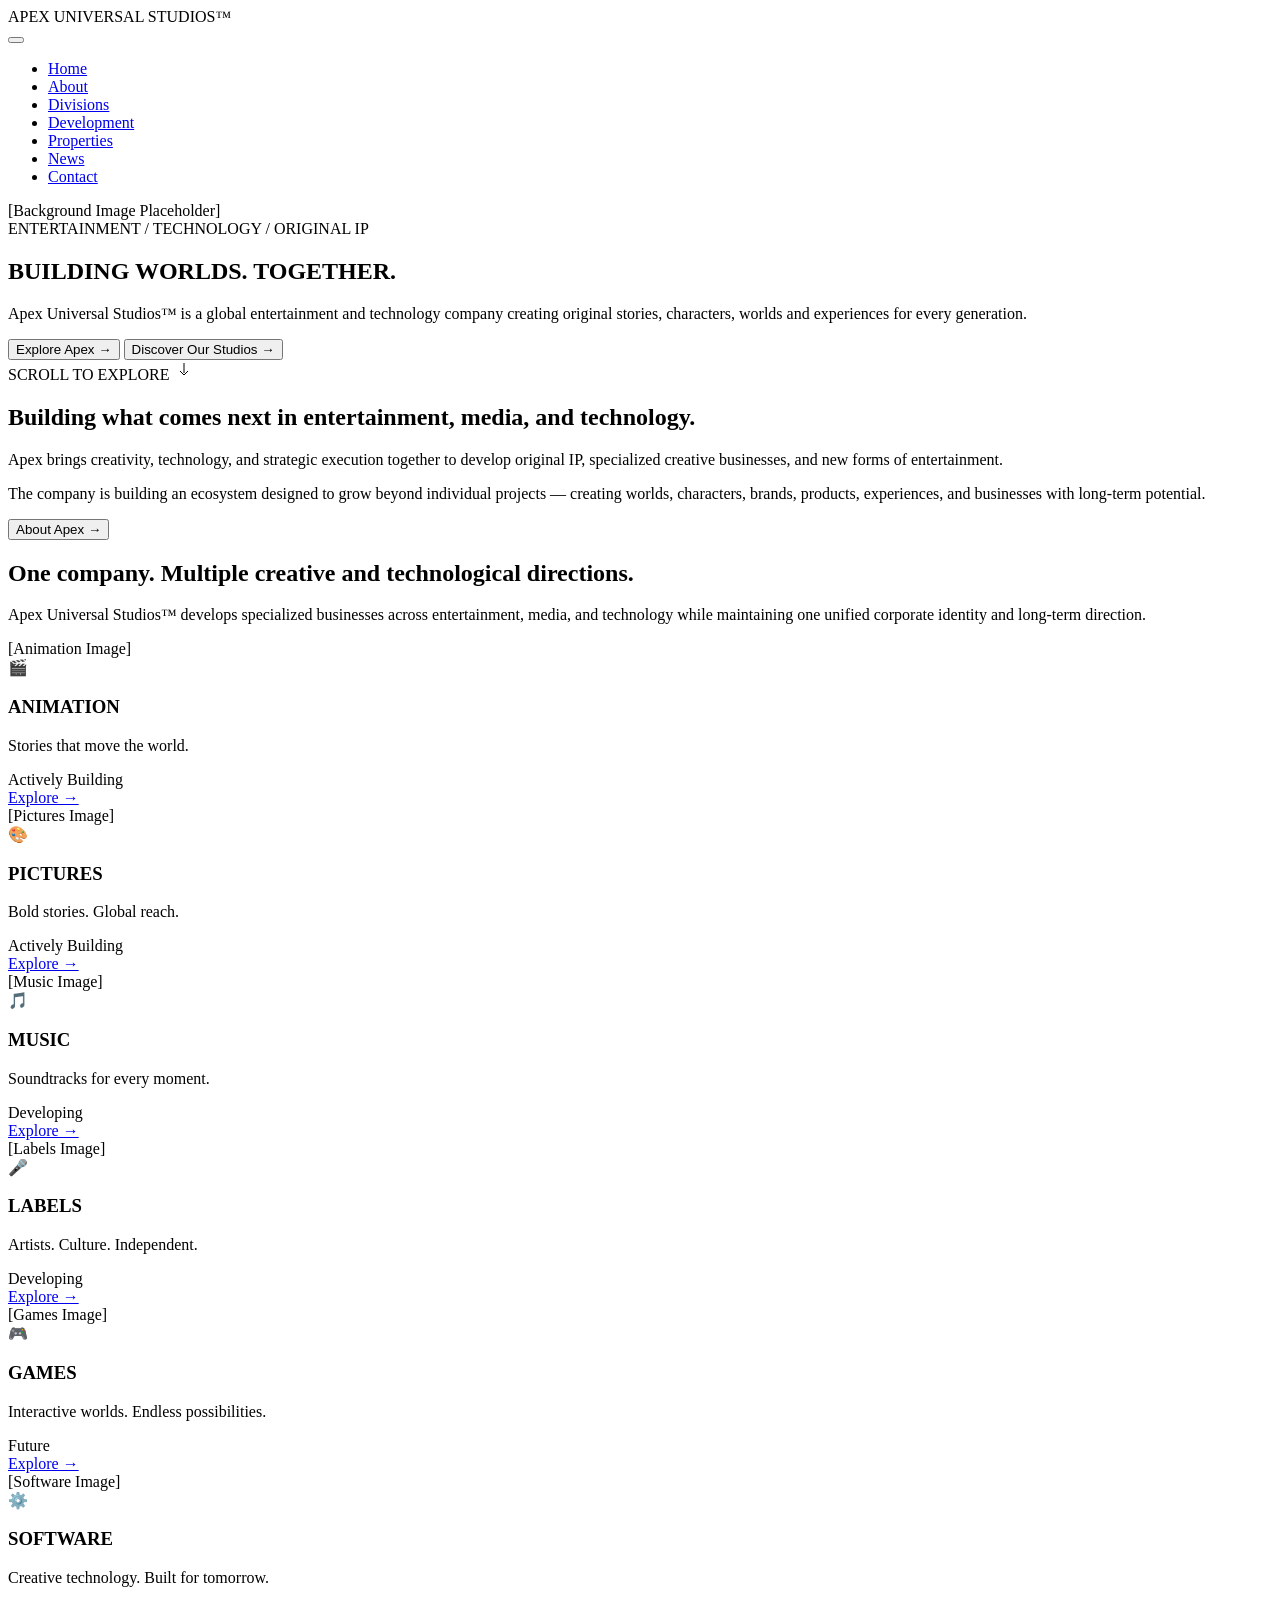
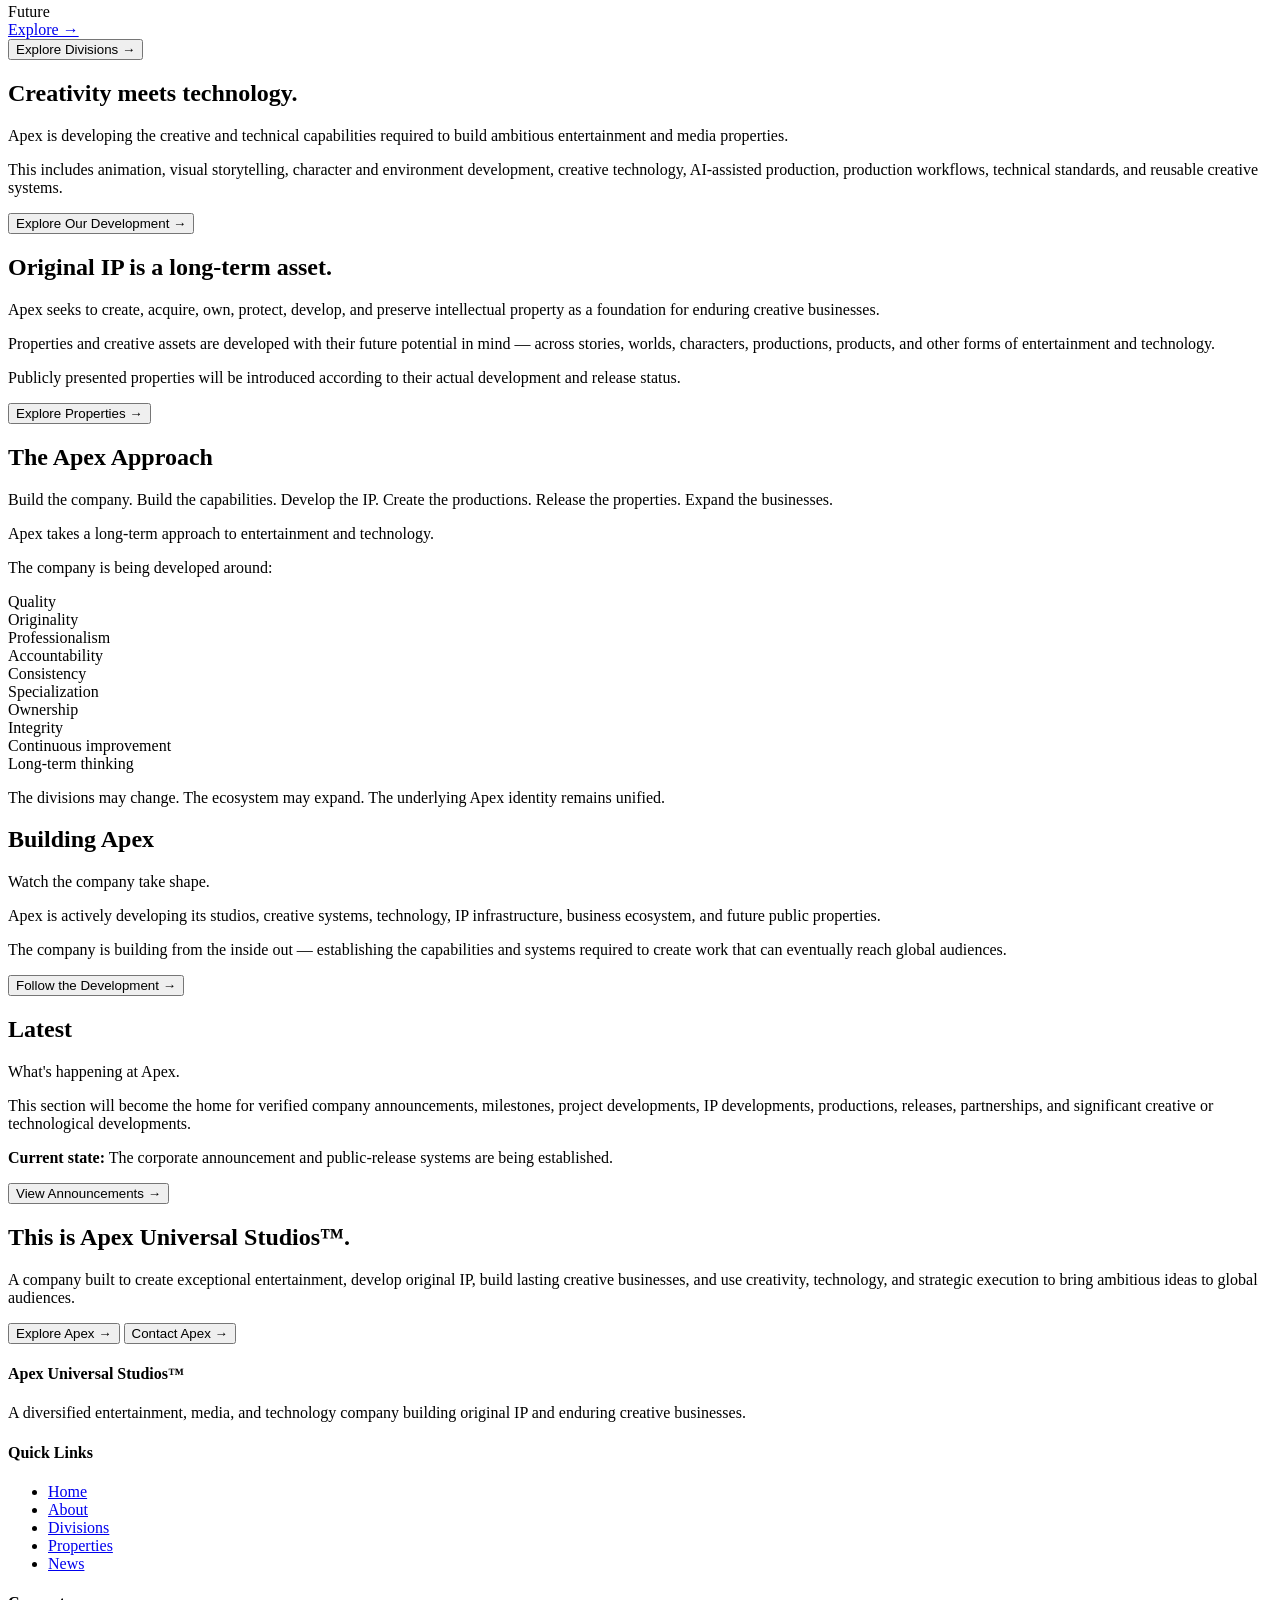
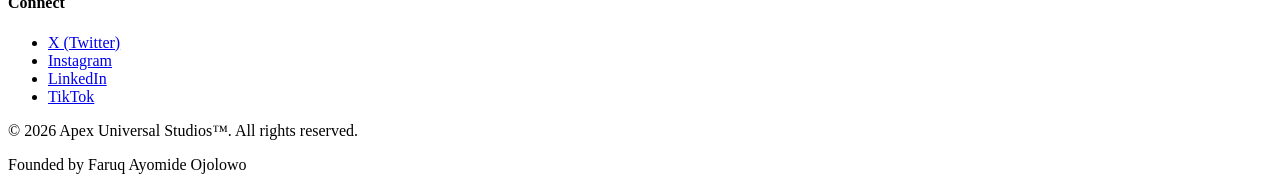
==== index.html @ 441496a9 "Create index.html Add main homepage" ====
<!DOCTYPE html>
<html lang="en">
<head>
    <meta charset="UTF-8">
    <meta name="viewport" content="width=device-width, initial-scale=1.0">
    <meta name="description" content="Apex Universal Studios™ - A diversified entertainment, media, and technology company building original IP and enduring creative businesses.">
    <title>Apex Universal Studios™ | Entertainment, Media & Technology</title>
    <link rel="stylesheet" href="styles.css">
    <link rel="icon" type="image/svg+xml" href="data:image/svg+xml,<svg xmlns='http://www.w3.org/2000/svg' viewBox='0 0 100 100'><text y='.9em' font-size='90' font-family='Arial, sans-serif' fill='white'>A</text></svg>">
</head>
<body>
    <!-- NAVIGATION -->
    <nav class="navbar">
        <div class="navbar-container">
            <div class="logo">
                <span class="logo-text">APEX</span>
                <span class="logo-subtitle">UNIVERSAL STUDIOS™</span>
            </div>
            <button class="mobile-menu-toggle" id="mobileMenuToggle">
                <span></span>
                <span></span>
                <span></span>
            </button>
            <ul class="nav-menu" id="navMenu">
                <li><a href="#home">Home</a></li>
                <li><a href="#about">About</a></li>
                <li><a href="#divisions">Divisions</a></li>
                <li><a href="#development">Development</a></li>
                <li><a href="#properties">Properties</a></li>
                <li><a href="#news">News</a></li>
                <li><a href="#contact">Contact</a></li>
            </ul>
        </div>
    </nav>

    <!-- HERO SECTION -->
    <section id="home" class="hero">
        <div class="hero-background">
            <div class="hero-placeholder">
                [Background Image Placeholder]
            </div>
        </div>
        <div class="hero-content">
            <div class="hero-tag">ENTERTAINMENT / TECHNOLOGY / ORIGINAL IP</div>
            <h1 class="hero-title">BUILDING WORLDS. TOGETHER.</h1>
            <p class="hero-subtitle">Apex Universal Studios™ is a global entertainment and technology company creating original stories, characters, worlds and experiences for every generation.</p>
            <div class="hero-ctas">
                <button class="btn btn-primary" onclick="document.getElementById('about').scrollIntoView({behavior: 'smooth'})">Explore Apex →</button>
                <button class="btn btn-secondary" onclick="document.getElementById('divisions').scrollIntoView({behavior: 'smooth'})">Discover Our Studios →</button>
            </div>
            <div class="scroll-indicator">
                <span>SCROLL TO EXPLORE</span>
                <svg width="20" height="20" viewBox="0 0 20 20" fill="none" stroke="currentColor">
                    <path d="M10 3v10M6 11l4 4 4-4"/>
                </svg>
            </div>
        </div>
    </section>

    <!-- INTRODUCTION SECTION -->
    <section id="about" class="introduction">
        <div class="container">
            <div class="intro-content">
                <h2>Building what comes next in entertainment, media, and technology.</h2>
                <p>Apex brings creativity, technology, and strategic execution together to develop original IP, specialized creative businesses, and new forms of entertainment.</p>
                <p>The company is building an ecosystem designed to grow beyond individual projects — creating worlds, characters, brands, products, experiences, and businesses with long-term potential.</p>
                <button class="btn btn-primary" onclick="document.getElementById('about').scrollIntoView({behavior: 'smooth'})">About Apex →</button>
            </div>
        </div>
    </section>

    <!-- DIVISIONS SECTION -->
    <section id="divisions" class="divisions">
        <div class="container">
            <div class="section-header">
                <h2>One company. Multiple creative and technological directions.</h2>
                <p>Apex Universal Studios™ develops specialized businesses across entertainment, media, and technology while maintaining one unified corporate identity and long-term direction.</p>
            </div>

            <div class="divisions-grid">
                <!-- Division 1: Animation -->
                <div class="division-card">
                    <div class="division-image-placeholder">
                        [Animation Image]
                    </div>
                    <div class="division-icon">🎬</div>
                    <h3>ANIMATION</h3>
                    <p>Stories that move the world.</p>
                    <div class="division-status">Actively Building</div>
                    <a href="coming-soon.html?division=animation" class="division-link">Explore →</a>
                </div>

                <!-- Division 2: Pictures -->
                <div class="division-card">
                    <div class="division-image-placeholder">
                        [Pictures Image]
                    </div>
                    <div class="division-icon">🎨</div>
                    <h3>PICTURES</h3>
                    <p>Bold stories. Global reach.</p>
                    <div class="division-status">Actively Building</div>
                    <a href="coming-soon.html?division=pictures" class="division-link">Explore →</a>
                </div>

                <!-- Division 3: Music -->
                <div class="division-card">
                    <div class="division-image-placeholder">
                        [Music Image]
                    </div>
                    <div class="division-icon">🎵</div>
                    <h3>MUSIC</h3>
                    <p>Soundtracks for every moment.</p>
                    <div class="division-status">Developing</div>
                    <a href="coming-soon.html?division=music" class="division-link">Explore →</a>
                </div>

                <!-- Division 4: Labels -->
                <div class="division-card">
                    <div class="division-image-placeholder">
                        [Labels Image]
                    </div>
                    <div class="division-icon">🎤</div>
                    <h3>LABELS</h3>
                    <p>Artists. Culture. Independent.</p>
                    <div class="division-status">Developing</div>
                    <a href="coming-soon.html?division=labels" class="division-link">Explore →</a>
                </div>

                <!-- Division 5: Games -->
                <div class="division-card">
                    <div class="division-image-placeholder">
                        [Games Image]
                    </div>
                    <div class="division-icon">🎮</div>
                    <h3>GAMES</h3>
                    <p>Interactive worlds. Endless possibilities.</p>
                    <div class="division-status">Future</div>
                    <a href="coming-soon.html?division=games" class="division-link">Explore →</a>
                </div>

                <!-- Division 6: Software -->
                <div class="division-card">
                    <div class="division-image-placeholder">
                        [Software Image]
                    </div>
                    <div class="division-icon">⚙️</div>
                    <h3>SOFTWARE</h3>
                    <p>Creative technology. Built for tomorrow.</p>
                    <div class="division-status">Future</div>
                    <a href="coming-soon.html?division=software" class="division-link">Explore →</a>
                </div>
            </div>

            <div class="section-cta">
                <button class="btn btn-primary" onclick="document.getElementById('divisions').scrollIntoView({behavior: 'smooth'})">Explore Divisions →</button>
            </div>
        </div>
    </section>

    <!-- CREATIVE DEVELOPMENT SECTION -->
    <section id="development" class="creative-development">
        <div class="container">
            <div class="dev-content">
                <h2>Creativity meets technology.</h2>
                <p>Apex is developing the creative and technical capabilities required to build ambitious entertainment and media properties.</p>
                <p>This includes animation, visual storytelling, character and environment development, creative technology, AI-assisted production, production workflows, technical standards, and reusable creative systems.</p>
                <button class="btn btn-primary">Explore Our Development →</button>
            </div>
        </div>
    </section>

    <!-- IP & PROPERTIES SECTION -->
    <section id="properties" class="ip-properties">
        <div class="container">
            <div class="ip-content">
                <h2>Original IP is a long-term asset.</h2>
                <p>Apex seeks to create, acquire, own, protect, develop, and preserve intellectual property as a foundation for enduring creative businesses.</p>
                <p>Properties and creative assets are developed with their future potential in mind — across stories, worlds, characters, productions, products, and other forms of entertainment and technology.</p>
                <p class="ip-note">Publicly presented properties will be introduced according to their actual development and release status.</p>
                <button class="btn btn-primary">Explore Properties →</button>
            </div>
        </div>
    </section>

    <!-- THE APEX APPROACH SECTION -->
    <section class="apex-approach">
        <div class="container">
            <h2>The Apex Approach</h2>
            <p class="approach-subtitle">Build the company. Build the capabilities. Develop the IP. Create the productions. Release the properties. Expand the businesses.</p>
            
            <p class="approach-intro">Apex takes a long-term approach to entertainment and technology.</p>
            
            <p class="approach-text">The company is being developed around:</p>
            
            <div class="principles-grid">
                <div class="principle">Quality</div>
                <div class="principle">Originality</div>
                <div class="principle">Professionalism</div>
                <div class="principle">Accountability</div>
                <div class="principle">Consistency</div>
                <div class="principle">Specialization</div>
                <div class="principle">Ownership</div>
                <div class="principle">Integrity</div>
                <div class="principle">Continuous improvement</div>
                <div class="principle">Long-term thinking</div>
            </div>

            <p class="approach-closing">The divisions may change. The ecosystem may expand. The underlying Apex identity remains unified.</p>
        </div>
    </section>

    <!-- BUILDING APEX SECTION -->
    <section class="building-apex">
        <div class="container">
            <h2>Building Apex</h2>
            <p class="building-subtitle">Watch the company take shape.</p>
            <p>Apex is actively developing its studios, creative systems, technology, IP infrastructure, business ecosystem, and future public properties.</p>
            <p>The company is building from the inside out — establishing the capabilities and systems required to create work that can eventually reach global audiences.</p>
            <button class="btn btn-primary">Follow the Development →</button>
        </div>
    </section>

    <!-- LATEST SECTION -->
    <section id="news" class="latest">
        <div class="container">
            <h2>Latest</h2>
            <p class="latest-subtitle">What's happening at Apex.</p>
            
            <div class="news-placeholder">
                <p>This section will become the home for verified company announcements, milestones, project developments, IP developments, productions, releases, partnerships, and significant creative or technological developments.</p>
                <p class="status-note"><strong>Current state:</strong> The corporate announcement and public-release systems are being established.</p>
            </div>

            <button class="btn btn-primary">View Announcements →</button>
        </div>
    </section>

    <!-- CLOSING CTA SECTION -->
    <section class="closing-cta">
        <div class="container">
            <h2>This is Apex Universal Studios™.</h2>
            <p>A company built to create exceptional entertainment, develop original IP, build lasting creative businesses, and use creativity, technology, and strategic execution to bring ambitious ideas to global audiences.</p>
            <div class="closing-ctas">
                <button class="btn btn-primary" onclick="document.getElementById('home').scrollIntoView({behavior: 'smooth'})">Explore Apex →</button>
                <button class="btn btn-secondary" onclick="document.getElementById('contact').scrollIntoView({behavior: 'smooth'})">Contact Apex →</button>
            </div>
        </div>
    </section>

    <!-- FOOTER -->
    <footer id="contact" class="footer">
        <div class="container">
            <div class="footer-content">
                <div class="footer-section">
                    <h4>Apex Universal Studios™</h4>
                    <p>A diversified entertainment, media, and technology company building original IP and enduring creative businesses.</p>
                </div>
                <div class="footer-section">
                    <h4>Quick Links</h4>
                    <ul>
                        <li><a href="#home">Home</a></li>
                        <li><a href="#about">About</a></li>
                        <li><a href="#divisions">Divisions</a></li>
                        <li><a href="#properties">Properties</a></li>
                        <li><a href="#news">News</a></li>
                    </ul>
                </div>
                <div class="footer-section">
                    <h4>Connect</h4>
                    <ul class="social-links">
                        <li><a href="https://x.com/societylovburti" target="_blank">X (Twitter)</a></li>
                        <li><a href="https://instagram.com/societyloveburti" target="_blank">Instagram</a></li>
                        <li><a href="https://linkedin.com/in/faruq-ayomide-ojolowo-690809438" target="_blank">LinkedIn</a></li>
                        <li><a href="https://tiktok.com/@societyloveburti" target="_blank">TikTok</a></li>
                    </ul>
                </div>
            </div>
            <div class="footer-bottom">
                <p>&copy; 2026 Apex Universal Studios™. All rights reserved.</p>
                <p>Founded by Faruq Ayomide Ojolowo</p>
            </div>
        </div>
    </footer>

    <script src="script.js"></script>
</body>
</html>
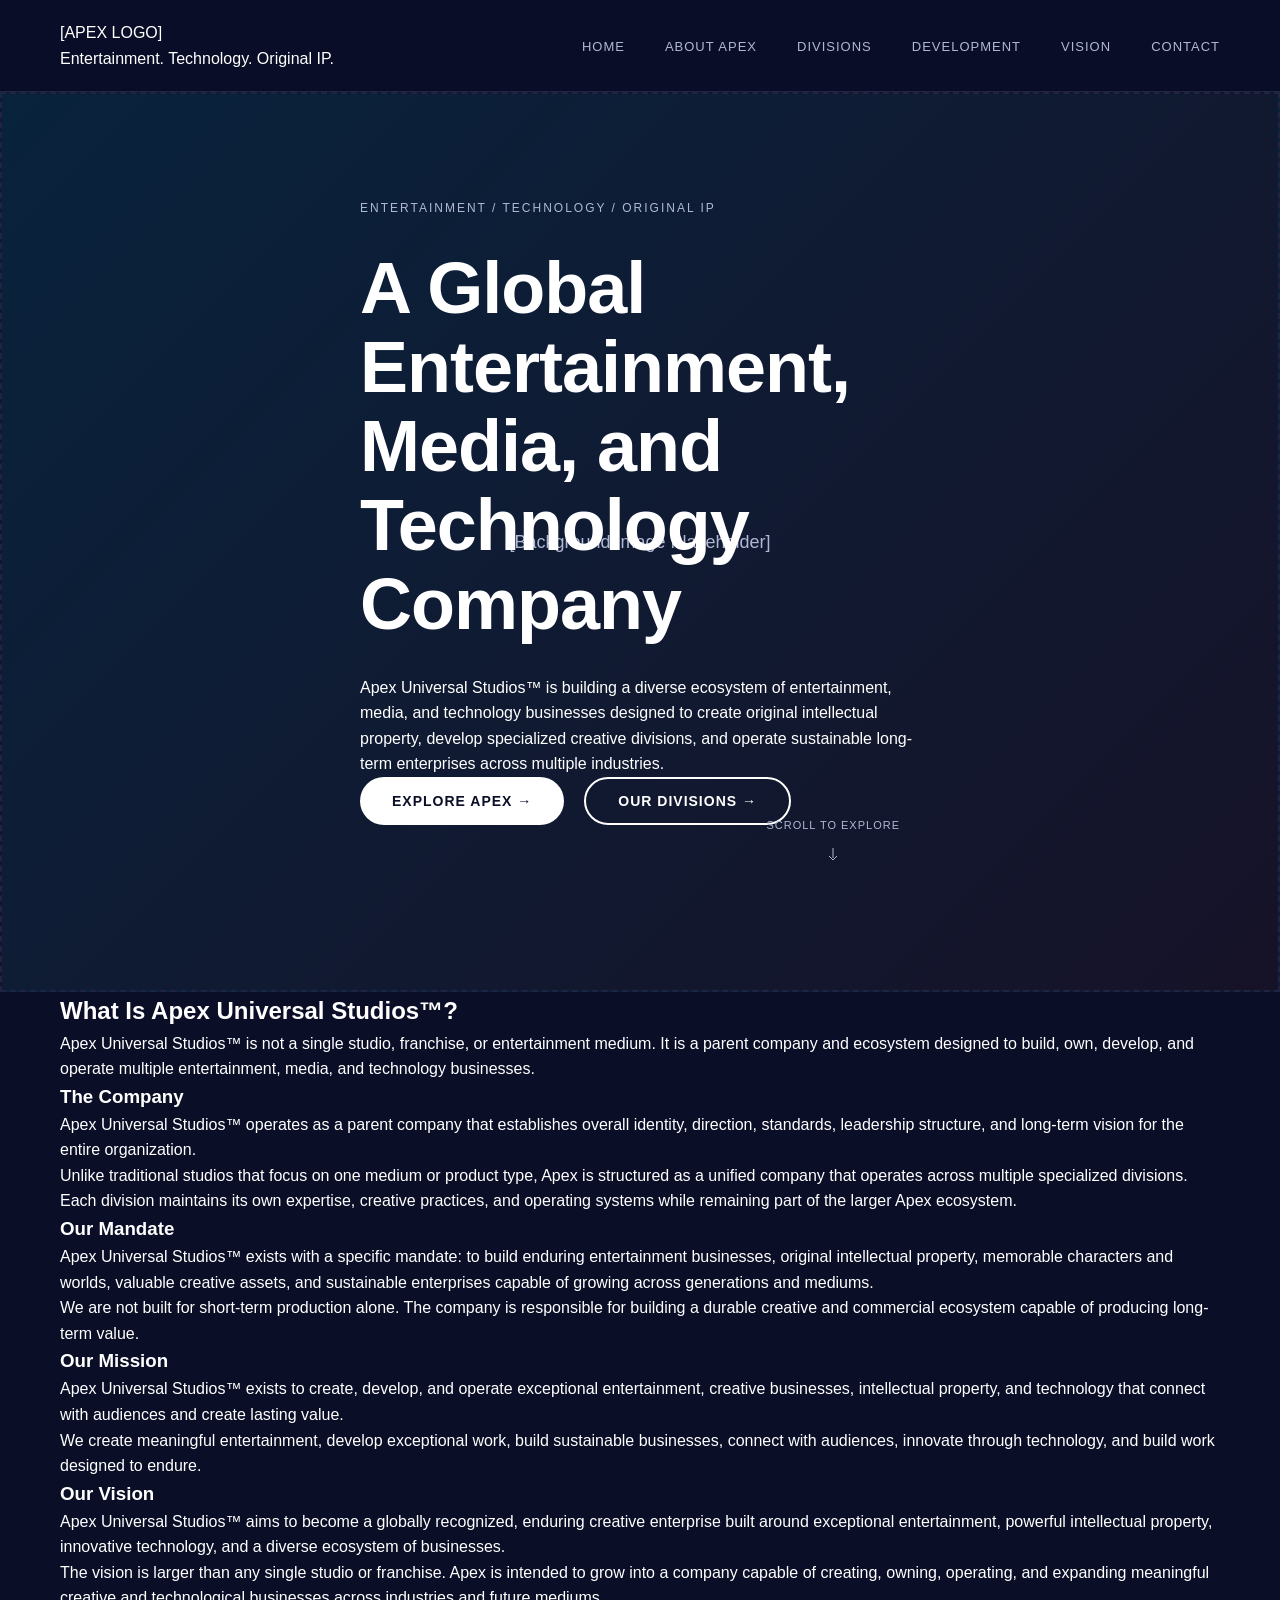
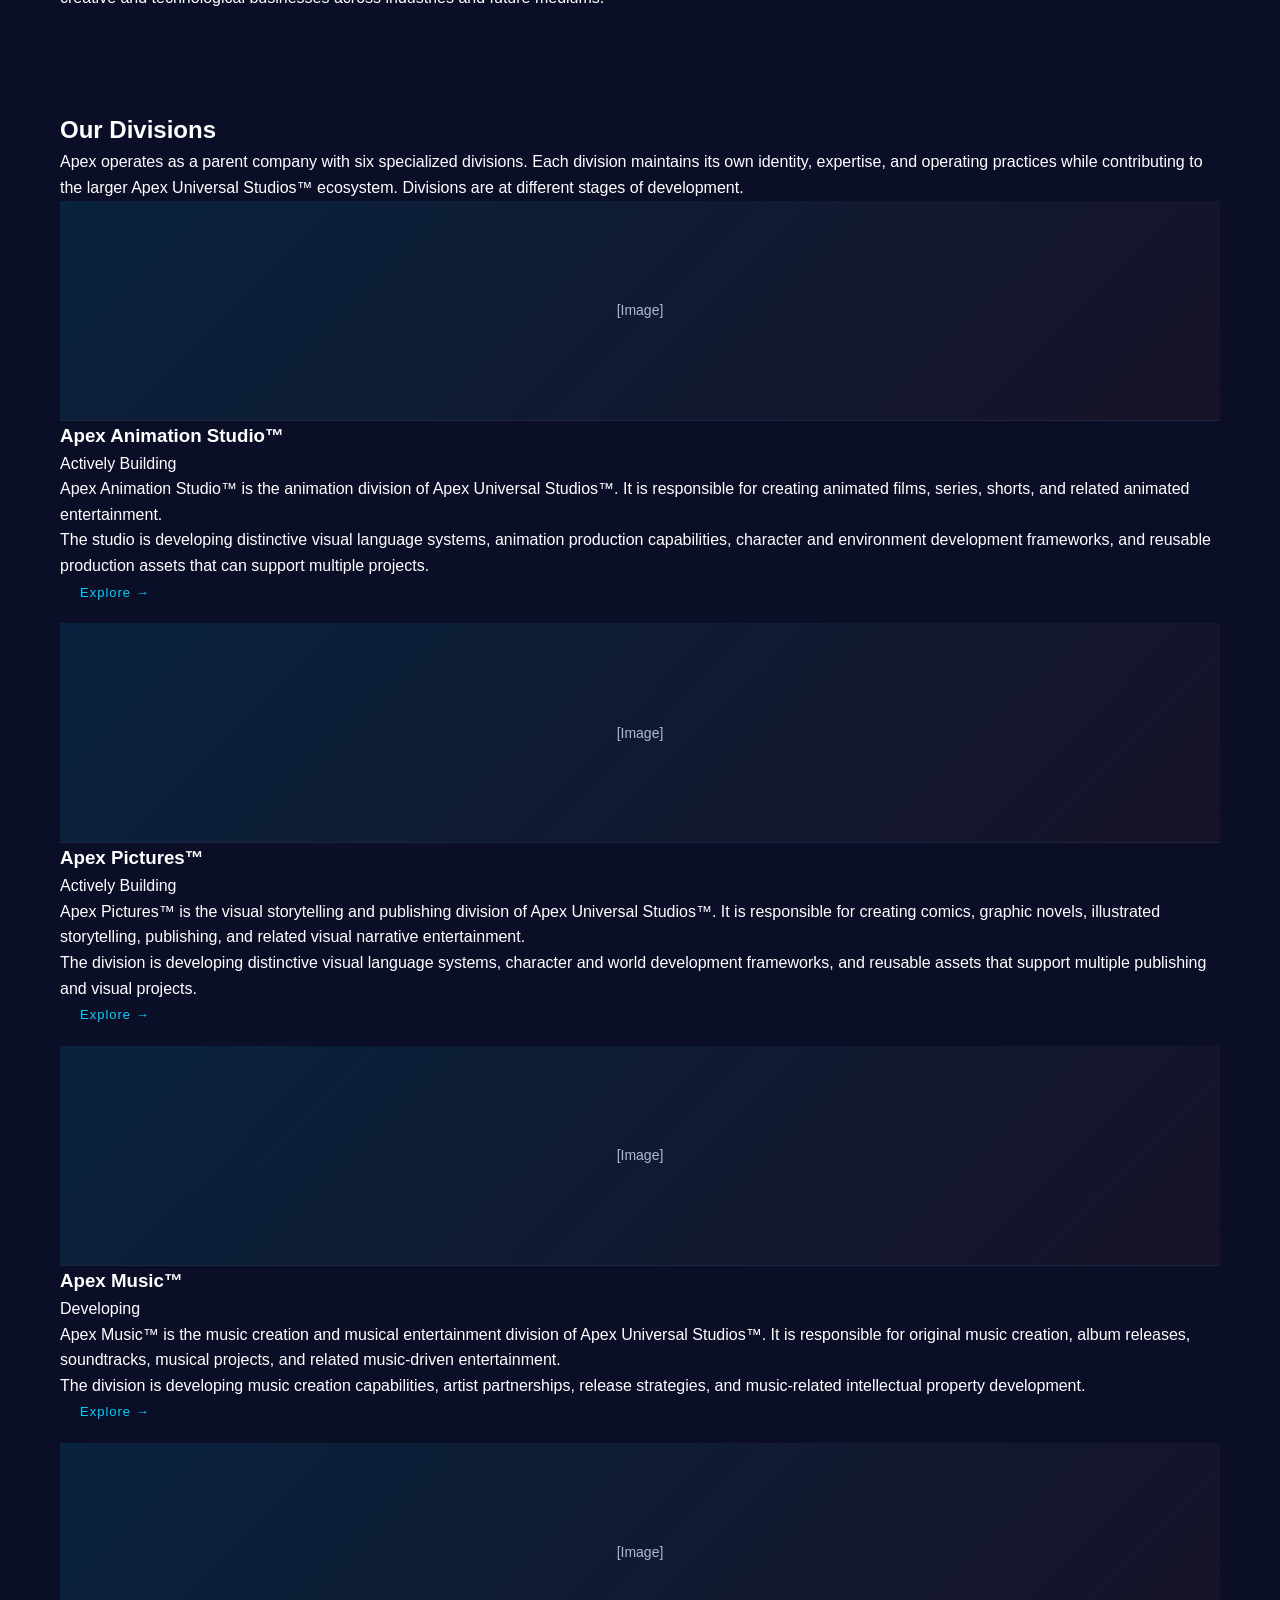
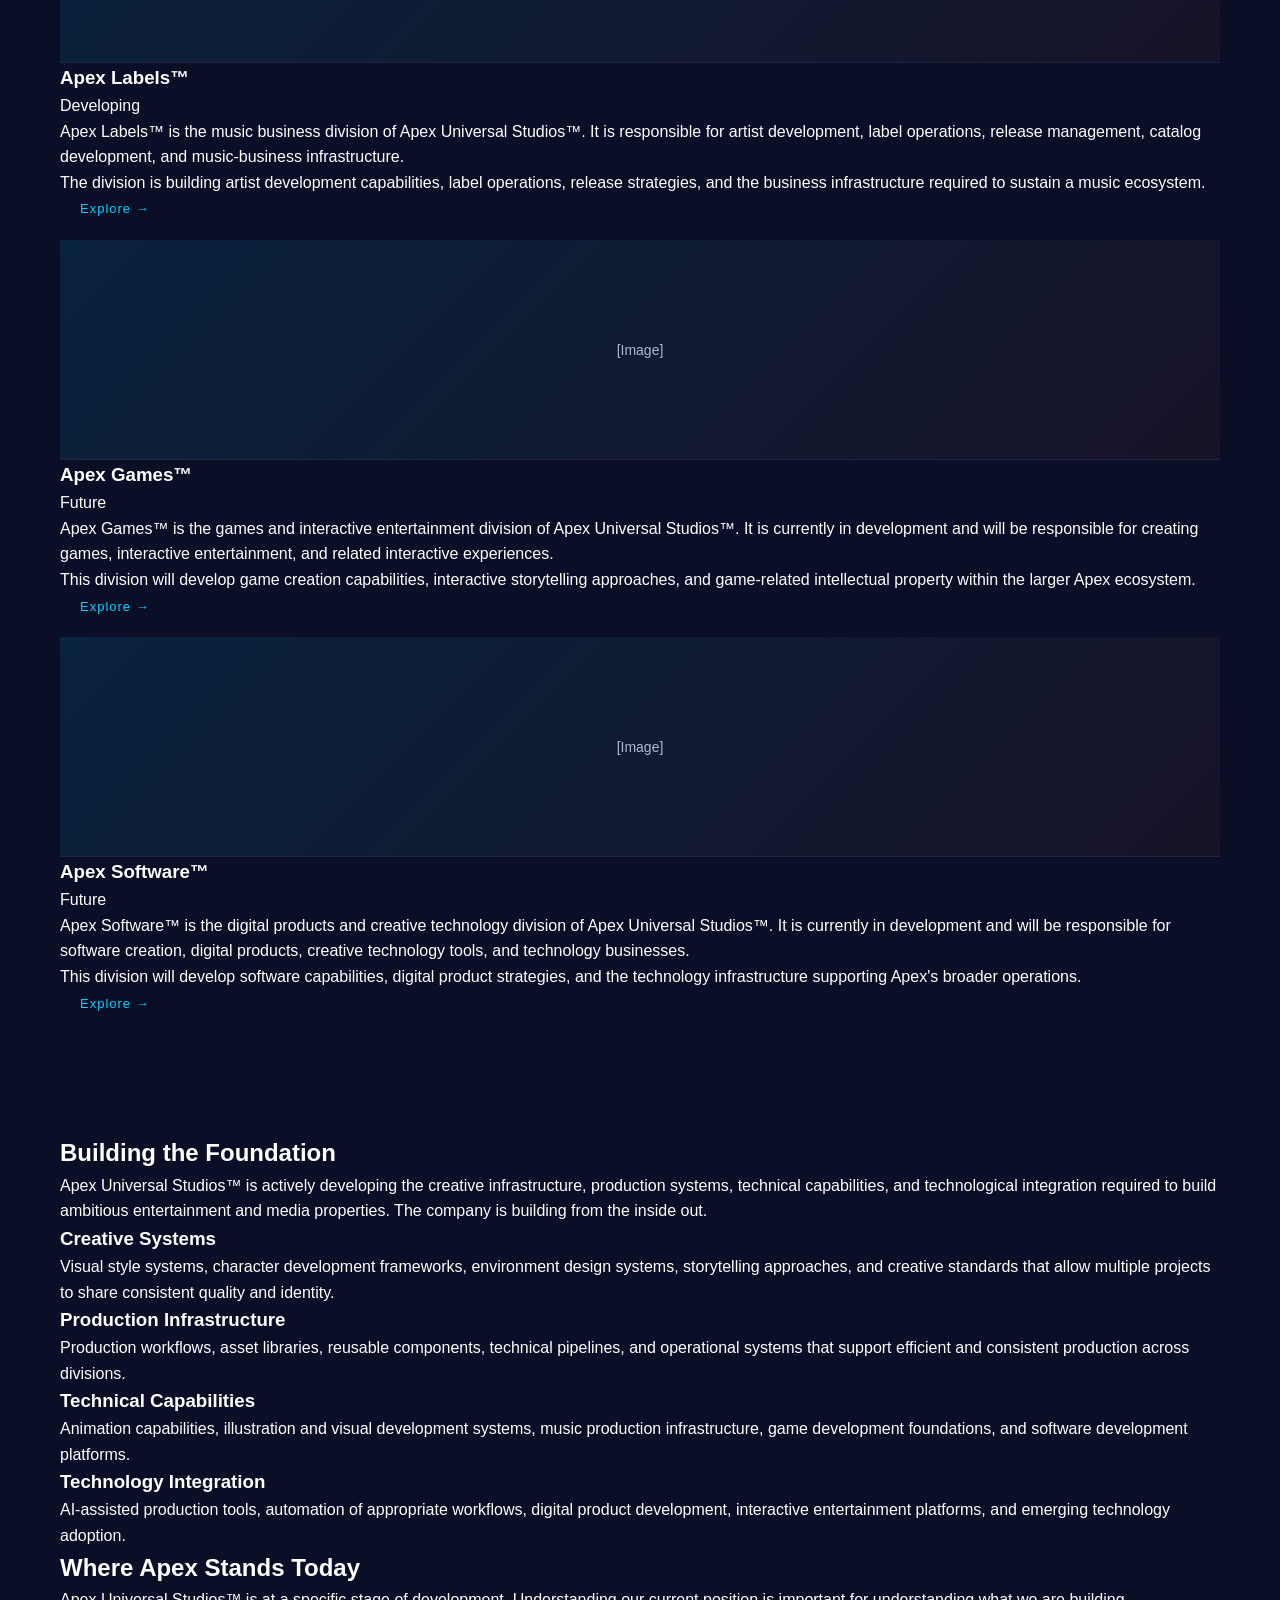
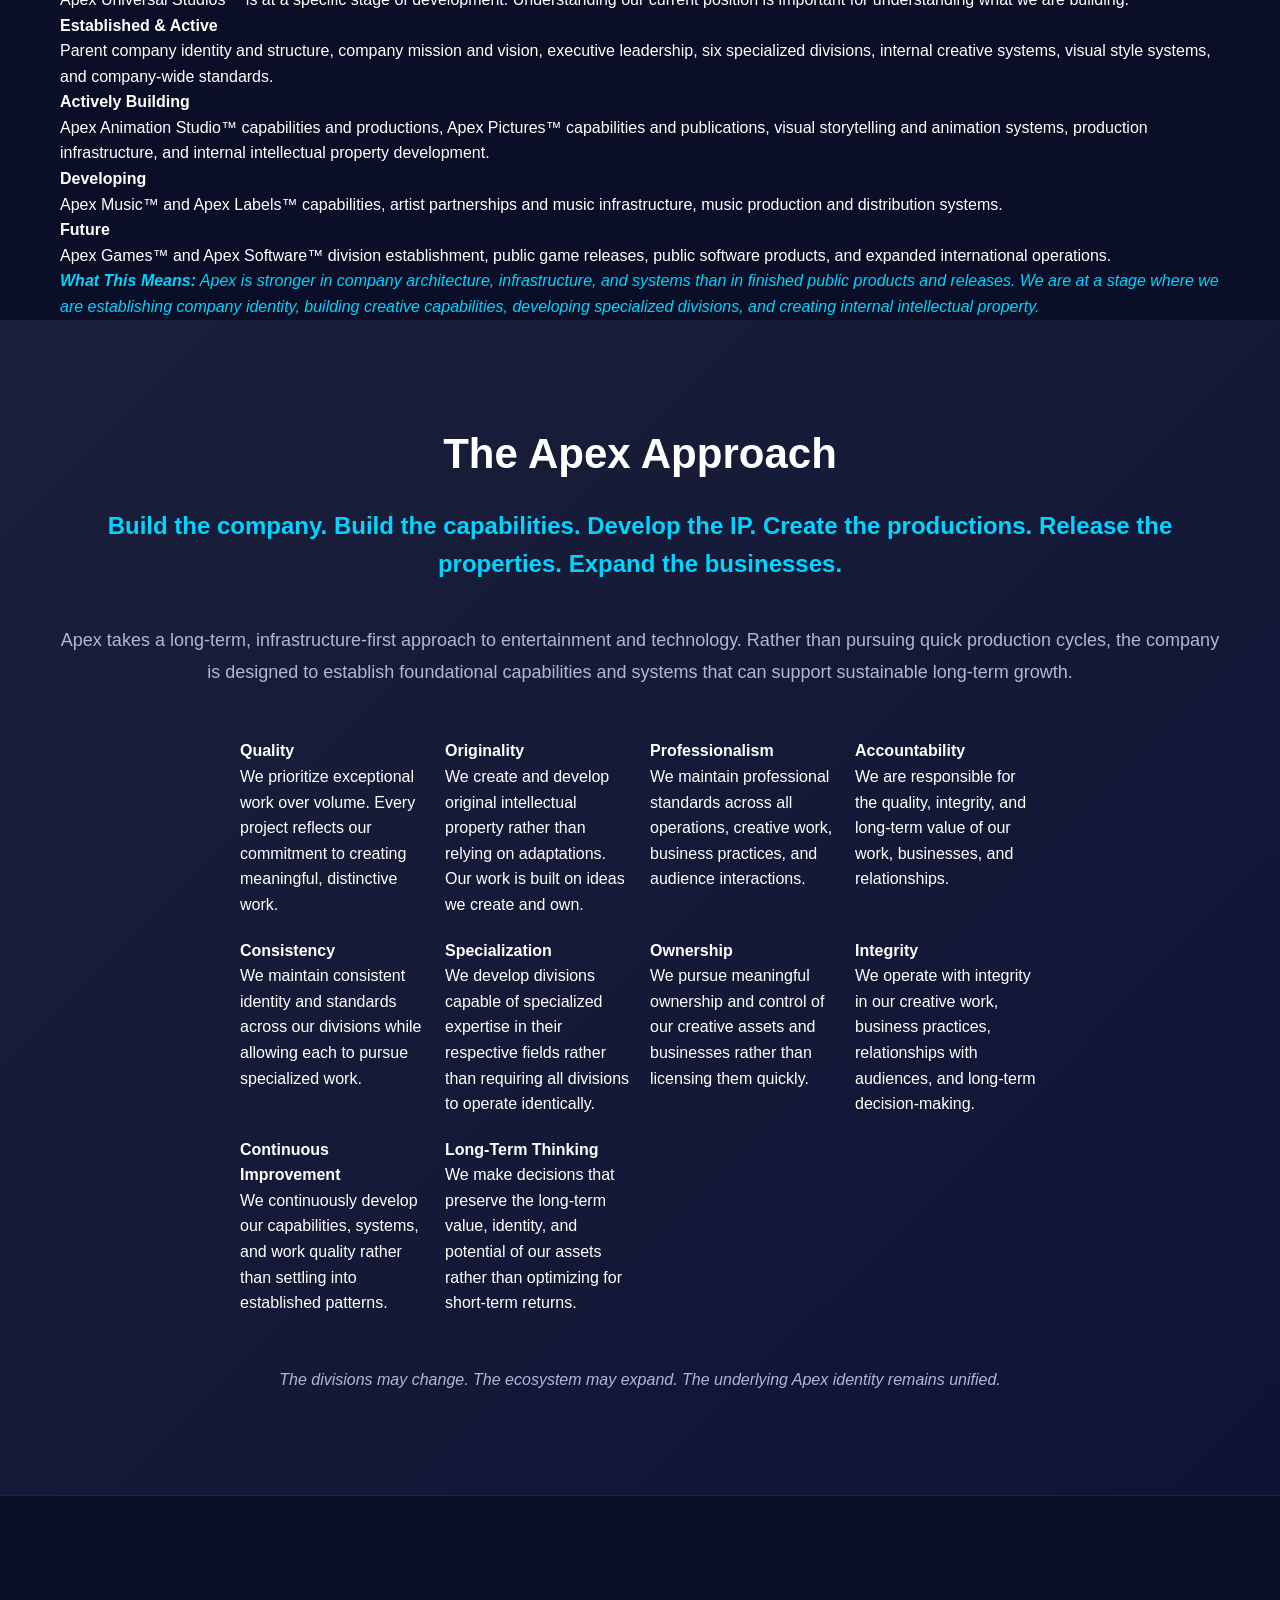
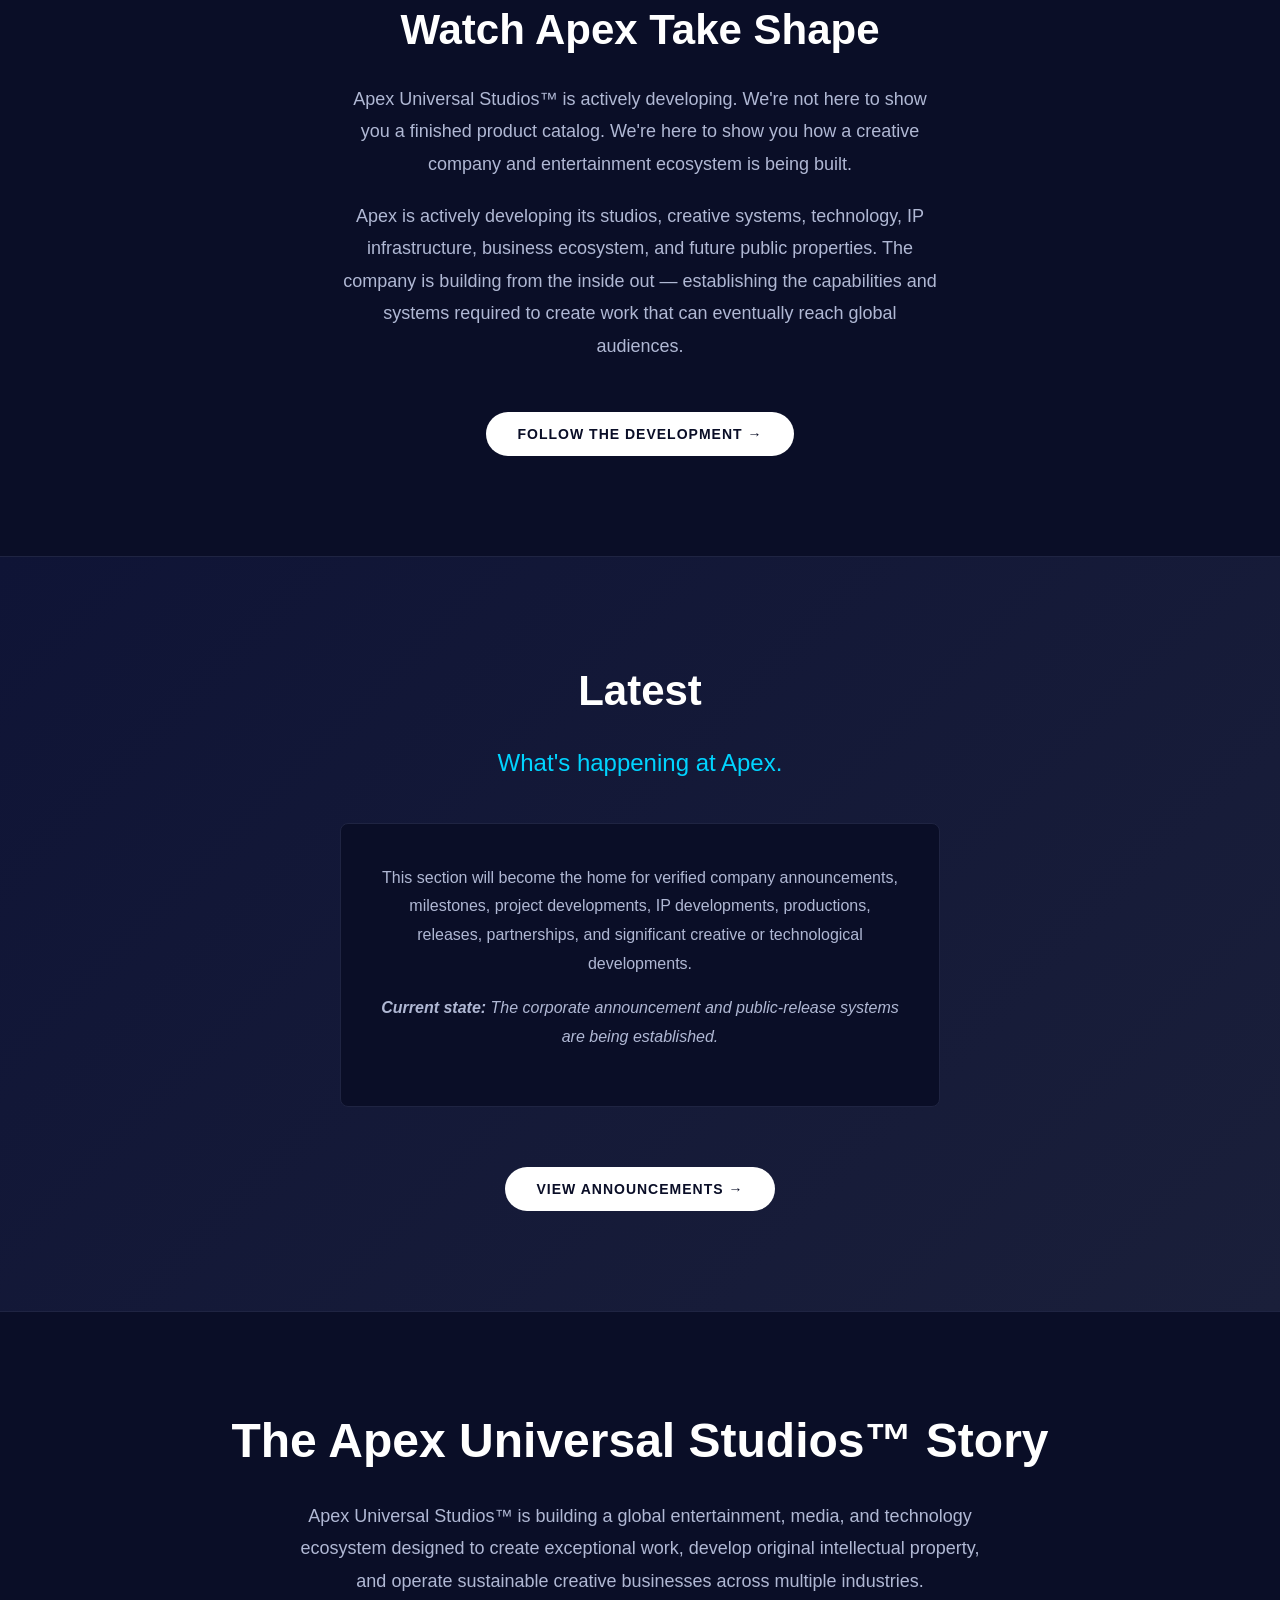
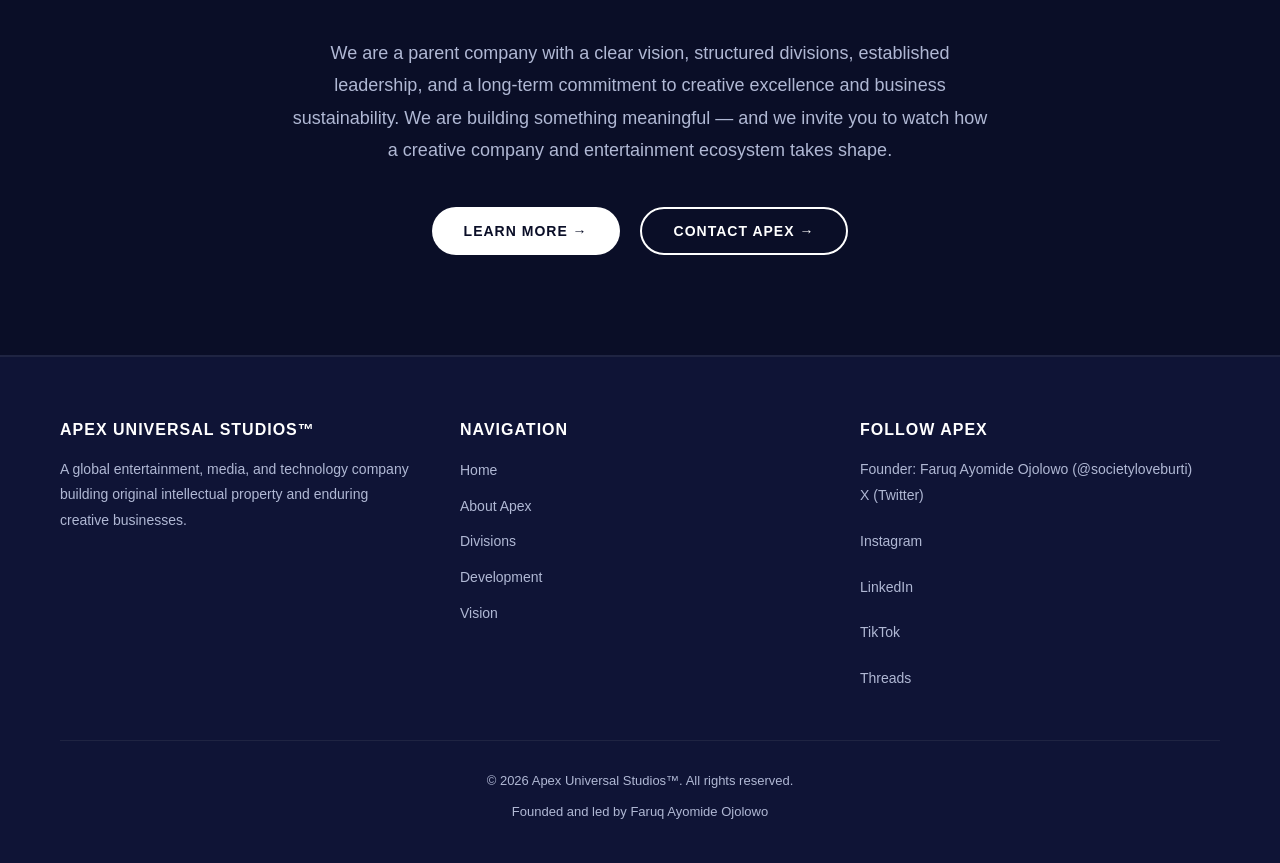
==== commit 142f5161: "Update index.html" ====
--- a/index.html
+++ b/index.html
@@ -3,18 +3,25 @@
 <head>
     <meta charset="UTF-8">
     <meta name="viewport" content="width=device-width, initial-scale=1.0">
-    <meta name="description" content="Apex Universal Studios™ - A diversified entertainment, media, and technology company building original IP and enduring creative businesses.">
+    <meta name="description" content="Apex Universal Studios™ - A global entertainment, media, and technology company building original IP and enduring creative businesses.">
     <title>Apex Universal Studios™ | Entertainment, Media & Technology</title>
     <link rel="stylesheet" href="styles.css">
+    <link rel="preconnect" href="https://fonts.googleapis.com">
+    <link rel="preconnect" href="https://fonts.gstatic.com" crossorigin>
+    <link href="https://fonts.googleapis.com/css2?family=Inter:wght@300;400;600;700;800&display=swap" rel="stylesheet">
     <link rel="icon" type="image/svg+xml" href="data:image/svg+xml,<svg xmlns='http://www.w3.org/2000/svg' viewBox='0 0 100 100'><text y='.9em' font-size='90' font-family='Arial, sans-serif' fill='white'>A</text></svg>">
 </head>
 <body>
     <!-- NAVIGATION -->
     <nav class="navbar">
         <div class="navbar-container">
-            <div class="logo">
-                <span class="logo-text">APEX</span>
-                <span class="logo-subtitle">UNIVERSAL STUDIOS™</span>
+            <div class="logo-area">
+                <div class="logo-placeholder">
+                    [APEX LOGO]
+                </div>
+                <div class="logo-text-area">
+                    <div class="logo-tagline">Entertainment. Technology. Original IP.</div>
+                </div>
             </div>
             <button class="mobile-menu-toggle" id="mobileMenuToggle">
                 <span></span>
@@ -23,11 +30,10 @@
             </button>
             <ul class="nav-menu" id="navMenu">
                 <li><a href="#home">Home</a></li>
-                <li><a href="#about">About</a></li>
+                <li><a href="#about">About Apex</a></li>
                 <li><a href="#divisions">Divisions</a></li>
                 <li><a href="#development">Development</a></li>
-                <li><a href="#properties">Properties</a></li>
-                <li><a href="#news">News</a></li>
+                <li><a href="#vision">Vision</a></li>
                 <li><a href="#contact">Contact</a></li>
             </ul>
         </div>
@@ -42,11 +48,11 @@
         </div>
         <div class="hero-content">
             <div class="hero-tag">ENTERTAINMENT / TECHNOLOGY / ORIGINAL IP</div>
-            <h1 class="hero-title">BUILDING WORLDS. TOGETHER.</h1>
-            <p class="hero-subtitle">Apex Universal Studios™ is a global entertainment and technology company creating original stories, characters, worlds and experiences for every generation.</p>
+            <h1 class="hero-title">A Global Entertainment, Media, and Technology Company</h1>
+            <p class="hero-description">Apex Universal Studios™ is building a diverse ecosystem of entertainment, media, and technology businesses designed to create original intellectual property, develop specialized creative divisions, and operate sustainable long-term enterprises across multiple industries.</p>
             <div class="hero-ctas">
                 <button class="btn btn-primary" onclick="document.getElementById('about').scrollIntoView({behavior: 'smooth'})">Explore Apex →</button>
-                <button class="btn btn-secondary" onclick="document.getElementById('divisions').scrollIntoView({behavior: 'smooth'})">Discover Our Studios →</button>
+                <button class="btn btn-secondary" onclick="document.getElementById('divisions').scrollIntoView({behavior: 'smooth'})">Our Divisions →</button>
             </div>
             <div class="scroll-indicator">
                 <span>SCROLL TO EXPLORE</span>
@@ -57,14 +63,40 @@
         </div>
     </section>
 
-    <!-- INTRODUCTION SECTION -->
-    <section id="about" class="introduction">
-        <div class="container">
-            <div class="intro-content">
-                <h2>Building what comes next in entertainment, media, and technology.</h2>
-                <p>Apex brings creativity, technology, and strategic execution together to develop original IP, specialized creative businesses, and new forms of entertainment.</p>
-                <p>The company is building an ecosystem designed to grow beyond individual projects — creating worlds, characters, brands, products, experiences, and businesses with long-term potential.</p>
-                <button class="btn btn-primary" onclick="document.getElementById('about').scrollIntoView({behavior: 'smooth'})">About Apex →</button>
+    <!-- ABOUT APEX SECTION -->
+    <section id="about" class="about-section">
+        <div class="container">
+            <h2 class="section-title">What Is Apex Universal Studios™?</h2>
+            <p class="section-intro">Apex Universal Studios™ is not a single studio, franchise, or entertainment medium. It is a parent company and ecosystem designed to build, own, develop, and operate multiple entertainment, media, and technology businesses.</p>
+            
+            <div class="about-grid">
+                <!-- Company Identity -->
+                <div class="about-card">
+                    <h3>The Company</h3>
+                    <p>Apex Universal Studios™ operates as a parent company that establishes overall identity, direction, standards, leadership structure, and long-term vision for the entire organization.</p>
+                    <p>Unlike traditional studios that focus on one medium or product type, Apex is structured as a unified company that operates across multiple specialized divisions. Each division maintains its own expertise, creative practices, and operating systems while remaining part of the larger Apex ecosystem.</p>
+                </div>
+
+                <!-- Company Mandate -->
+                <div class="about-card">
+                    <h3>Our Mandate</h3>
+                    <p>Apex Universal Studios™ exists with a specific mandate: to build enduring entertainment businesses, original intellectual property, memorable characters and worlds, valuable creative assets, and sustainable enterprises capable of growing across generations and mediums.</p>
+                    <p>We are not built for short-term production alone. The company is responsible for building a durable creative and commercial ecosystem capable of producing long-term value.</p>
+                </div>
+
+                <!-- Company Mission -->
+                <div class="about-card">
+                    <h3>Our Mission</h3>
+                    <p>Apex Universal Studios™ exists to create, develop, and operate exceptional entertainment, creative businesses, intellectual property, and technology that connect with audiences and create lasting value.</p>
+                    <p>We create meaningful entertainment, develop exceptional work, build sustainable businesses, connect with audiences, innovate through technology, and build work designed to endure.</p>
+                </div>
+
+                <!-- Company Vision -->
+                <div class="about-card">
+                    <h3>Our Vision</h3>
+                    <p>Apex Universal Studios™ aims to become a globally recognized, enduring creative enterprise built around exceptional entertainment, powerful intellectual property, innovative technology, and a diverse ecosystem of businesses.</p>
+                    <p>The vision is larger than any single studio or franchise. Apex is intended to grow into a company capable of creating, owning, operating, and expanding meaningful creative and technological businesses across industries and future mediums.</p>
+                </div>
             </div>
         </div>
     </section>
@@ -72,151 +104,217 @@
     <!-- DIVISIONS SECTION -->
     <section id="divisions" class="divisions">
         <div class="container">
-            <div class="section-header">
-                <h2>One company. Multiple creative and technological directions.</h2>
-                <p>Apex Universal Studios™ develops specialized businesses across entertainment, media, and technology while maintaining one unified corporate identity and long-term direction.</p>
-            </div>
-
-            <div class="divisions-grid">
+            <h2 class="section-title">Our Divisions</h2>
+            <p class="section-intro">Apex operates as a parent company with six specialized divisions. Each division maintains its own identity, expertise, and operating practices while contributing to the larger Apex Universal Studios™ ecosystem. Divisions are at different stages of development.</p>
+
+            <div class="divisions-scroll-container">
                 <!-- Division 1: Animation -->
-                <div class="division-card">
-                    <div class="division-image-placeholder">
-                        [Animation Image]
-                    </div>
-                    <div class="division-icon">🎬</div>
-                    <h3>ANIMATION</h3>
-                    <p>Stories that move the world.</p>
-                    <div class="division-status">Actively Building</div>
-                    <a href="coming-soon.html?division=animation" class="division-link">Explore →</a>
+                <div class="division-card-scroll">
+                    <div class="division-image-placeholder">
+                        [Image]
+                    </div>
+                    <div class="division-content">
+                        <h3>Apex Animation Studio™</h3>
+                        <p class="division-status-badge">Actively Building</p>
+                        <p>Apex Animation Studio™ is the animation division of Apex Universal Studios™. It is responsible for creating animated films, series, shorts, and related animated entertainment.</p>
+                        <p>The studio is developing distinctive visual language systems, animation production capabilities, character and environment development frameworks, and reusable production assets that can support multiple projects.</p>
+                        <a href="coming-soon.html?division=animation" class="division-link">Explore →</a>
+                    </div>
                 </div>
 
                 <!-- Division 2: Pictures -->
-                <div class="division-card">
-                    <div class="division-image-placeholder">
-                        [Pictures Image]
-                    </div>
-                    <div class="division-icon">🎨</div>
-                    <h3>PICTURES</h3>
-                    <p>Bold stories. Global reach.</p>
-                    <div class="division-status">Actively Building</div>
-                    <a href="coming-soon.html?division=pictures" class="division-link">Explore →</a>
+                <div class="division-card-scroll">
+                    <div class="division-image-placeholder">
+                        [Image]
+                    </div>
+                    <div class="division-content">
+                        <h3>Apex Pictures™</h3>
+                        <p class="division-status-badge">Actively Building</p>
+                        <p>Apex Pictures™ is the visual storytelling and publishing division of Apex Universal Studios™. It is responsible for creating comics, graphic novels, illustrated storytelling, publishing, and related visual narrative entertainment.</p>
+                        <p>The division is developing distinctive visual language systems, character and world development frameworks, and reusable assets that support multiple publishing and visual projects.</p>
+                        <a href="coming-soon.html?division=pictures" class="division-link">Explore →</a>
+                    </div>
                 </div>
 
                 <!-- Division 3: Music -->
-                <div class="division-card">
-                    <div class="division-image-placeholder">
-                        [Music Image]
-                    </div>
-                    <div class="division-icon">🎵</div>
-                    <h3>MUSIC</h3>
-                    <p>Soundtracks for every moment.</p>
-                    <div class="division-status">Developing</div>
-                    <a href="coming-soon.html?division=music" class="division-link">Explore →</a>
+                <div class="division-card-scroll">
+                    <div class="division-image-placeholder">
+                        [Image]
+                    </div>
+                    <div class="division-content">
+                        <h3>Apex Music™</h3>
+                        <p class="division-status-badge">Developing</p>
+                        <p>Apex Music™ is the music creation and musical entertainment division of Apex Universal Studios™. It is responsible for original music creation, album releases, soundtracks, musical projects, and related music-driven entertainment.</p>
+                        <p>The division is developing music creation capabilities, artist partnerships, release strategies, and music-related intellectual property development.</p>
+                        <a href="coming-soon.html?division=music" class="division-link">Explore →</a>
+                    </div>
                 </div>
 
                 <!-- Division 4: Labels -->
-                <div class="division-card">
-                    <div class="division-image-placeholder">
-                        [Labels Image]
-                    </div>
-                    <div class="division-icon">🎤</div>
-                    <h3>LABELS</h3>
-                    <p>Artists. Culture. Independent.</p>
-                    <div class="division-status">Developing</div>
-                    <a href="coming-soon.html?division=labels" class="division-link">Explore →</a>
+                <div class="division-card-scroll">
+                    <div class="division-image-placeholder">
+                        [Image]
+                    </div>
+                    <div class="division-content">
+                        <h3>Apex Labels™</h3>
+                        <p class="division-status-badge">Developing</p>
+                        <p>Apex Labels™ is the music business division of Apex Universal Studios™. It is responsible for artist development, label operations, release management, catalog development, and music-business infrastructure.</p>
+                        <p>The division is building artist development capabilities, label operations, release strategies, and the business infrastructure required to sustain a music ecosystem.</p>
+                        <a href="coming-soon.html?division=labels" class="division-link">Explore →</a>
+                    </div>
                 </div>
 
                 <!-- Division 5: Games -->
-                <div class="division-card">
-                    <div class="division-image-placeholder">
-                        [Games Image]
-                    </div>
-                    <div class="division-icon">🎮</div>
-                    <h3>GAMES</h3>
-                    <p>Interactive worlds. Endless possibilities.</p>
-                    <div class="division-status">Future</div>
-                    <a href="coming-soon.html?division=games" class="division-link">Explore →</a>
+                <div class="division-card-scroll">
+                    <div class="division-image-placeholder">
+                        [Image]
+                    </div>
+                    <div class="division-content">
+                        <h3>Apex Games™</h3>
+                        <p class="division-status-badge">Future</p>
+                        <p>Apex Games™ is the games and interactive entertainment division of Apex Universal Studios™. It is currently in development and will be responsible for creating games, interactive entertainment, and related interactive experiences.</p>
+                        <p>This division will develop game creation capabilities, interactive storytelling approaches, and game-related intellectual property within the larger Apex ecosystem.</p>
+                        <a href="coming-soon.html?division=games" class="division-link">Explore →</a>
+                    </div>
                 </div>
 
                 <!-- Division 6: Software -->
-                <div class="division-card">
-                    <div class="division-image-placeholder">
-                        [Software Image]
-                    </div>
-                    <div class="division-icon">⚙️</div>
-                    <h3>SOFTWARE</h3>
-                    <p>Creative technology. Built for tomorrow.</p>
-                    <div class="division-status">Future</div>
-                    <a href="coming-soon.html?division=software" class="division-link">Explore →</a>
-                </div>
-            </div>
-
-            <div class="section-cta">
-                <button class="btn btn-primary" onclick="document.getElementById('divisions').scrollIntoView({behavior: 'smooth'})">Explore Divisions →</button>
-            </div>
-        </div>
-    </section>
-
-    <!-- CREATIVE DEVELOPMENT SECTION -->
-    <section id="development" class="creative-development">
-        <div class="container">
-            <div class="dev-content">
-                <h2>Creativity meets technology.</h2>
-                <p>Apex is developing the creative and technical capabilities required to build ambitious entertainment and media properties.</p>
-                <p>This includes animation, visual storytelling, character and environment development, creative technology, AI-assisted production, production workflows, technical standards, and reusable creative systems.</p>
-                <button class="btn btn-primary">Explore Our Development →</button>
-            </div>
-        </div>
-    </section>
-
-    <!-- IP & PROPERTIES SECTION -->
-    <section id="properties" class="ip-properties">
-        <div class="container">
-            <div class="ip-content">
-                <h2>Original IP is a long-term asset.</h2>
-                <p>Apex seeks to create, acquire, own, protect, develop, and preserve intellectual property as a foundation for enduring creative businesses.</p>
-                <p>Properties and creative assets are developed with their future potential in mind — across stories, worlds, characters, productions, products, and other forms of entertainment and technology.</p>
-                <p class="ip-note">Publicly presented properties will be introduced according to their actual development and release status.</p>
-                <button class="btn btn-primary">Explore Properties →</button>
+                <div class="division-card-scroll">
+                    <div class="division-image-placeholder">
+                        [Image]
+                    </div>
+                    <div class="division-content">
+                        <h3>Apex Software™</h3>
+                        <p class="division-status-badge">Future</p>
+                        <p>Apex Software™ is the digital products and creative technology division of Apex Universal Studios™. It is currently in development and will be responsible for software creation, digital products, creative technology tools, and technology businesses.</p>
+                        <p>This division will develop software capabilities, digital product strategies, and the technology infrastructure supporting Apex's broader operations.</p>
+                        <a href="coming-soon.html?division=software" class="division-link">Explore →</a>
+                    </div>
+                </div>
+            </div>
+        </div>
+    </section>
+
+    <!-- DEVELOPMENT & INFRASTRUCTURE SECTION -->
+    <section id="development" class="development">
+        <div class="container">
+            <h2 class="section-title">Building the Foundation</h2>
+            <p class="section-intro">Apex Universal Studios™ is actively developing the creative infrastructure, production systems, technical capabilities, and technological integration required to build ambitious entertainment and media properties. The company is building from the inside out.</p>
+            
+            <div class="development-grid">
+                <div class="dev-card">
+                    <h3>Creative Systems</h3>
+                    <p>Visual style systems, character development frameworks, environment design systems, storytelling approaches, and creative standards that allow multiple projects to share consistent quality and identity.</p>
+                </div>
+                <div class="dev-card">
+                    <h3>Production Infrastructure</h3>
+                    <p>Production workflows, asset libraries, reusable components, technical pipelines, and operational systems that support efficient and consistent production across divisions.</p>
+                </div>
+                <div class="dev-card">
+                    <h3>Technical Capabilities</h3>
+                    <p>Animation capabilities, illustration and visual development systems, music production infrastructure, game development foundations, and software development platforms.</p>
+                </div>
+                <div class="dev-card">
+                    <h3>Technology Integration</h3>
+                    <p>AI-assisted production tools, automation of appropriate workflows, digital product development, interactive entertainment platforms, and emerging technology adoption.</p>
+                </div>
+            </div>
+        </div>
+    </section>
+
+    <!-- CURRENT STATUS SECTION -->
+    <section id="status" class="status-section">
+        <div class="container">
+            <h2 class="section-title">Where Apex Stands Today</h2>
+            <p class="section-intro">Apex Universal Studios™ is at a specific stage of development. Understanding our current position is important for understanding what we are building.</p>
+            
+            <div class="status-grid">
+                <div class="status-card">
+                    <h4>Established & Active</h4>
+                    <p>Parent company identity and structure, company mission and vision, executive leadership, six specialized divisions, internal creative systems, visual style systems, and company-wide standards.</p>
+                </div>
+                <div class="status-card">
+                    <h4>Actively Building</h4>
+                    <p>Apex Animation Studio™ capabilities and productions, Apex Pictures™ capabilities and publications, visual storytelling and animation systems, production infrastructure, and internal intellectual property development.</p>
+                </div>
+                <div class="status-card">
+                    <h4>Developing</h4>
+                    <p>Apex Music™ and Apex Labels™ capabilities, artist partnerships and music infrastructure, music production and distribution systems.</p>
+                </div>
+                <div class="status-card">
+                    <h4>Future</h4>
+                    <p>Apex Games™ and Apex Software™ division establishment, public game releases, public software products, and expanded international operations.</p>
+                </div>
+            </div>
+
+            <div class="status-note">
+                <p><strong>What This Means:</strong> Apex is stronger in company architecture, infrastructure, and systems than in finished public products and releases. We are at a stage where we are establishing company identity, building creative capabilities, developing specialized divisions, and creating internal intellectual property.</p>
             </div>
         </div>
     </section>
 
     <!-- THE APEX APPROACH SECTION -->
-    <section class="apex-approach">
-        <div class="container">
-            <h2>The Apex Approach</h2>
+    <section id="vision" class="apex-approach">
+        <div class="container">
+            <h2 class="section-title">The Apex Approach</h2>
             <p class="approach-subtitle">Build the company. Build the capabilities. Develop the IP. Create the productions. Release the properties. Expand the businesses.</p>
             
-            <p class="approach-intro">Apex takes a long-term approach to entertainment and technology.</p>
-            
-            <p class="approach-text">The company is being developed around:</p>
-            
+            <p class="approach-intro">Apex takes a long-term, infrastructure-first approach to entertainment and technology. Rather than pursuing quick production cycles, the company is designed to establish foundational capabilities and systems that can support sustainable long-term growth.</p>
+
             <div class="principles-grid">
-                <div class="principle">Quality</div>
-                <div class="principle">Originality</div>
-                <div class="principle">Professionalism</div>
-                <div class="principle">Accountability</div>
-                <div class="principle">Consistency</div>
-                <div class="principle">Specialization</div>
-                <div class="principle">Ownership</div>
-                <div class="principle">Integrity</div>
-                <div class="principle">Continuous improvement</div>
-                <div class="principle">Long-term thinking</div>
+                <div class="principle-card">
+                    <h4>Quality</h4>
+                    <p>We prioritize exceptional work over volume. Every project reflects our commitment to creating meaningful, distinctive work.</p>
+                </div>
+                <div class="principle-card">
+                    <h4>Originality</h4>
+                    <p>We create and develop original intellectual property rather than relying on adaptations. Our work is built on ideas we create and own.</p>
+                </div>
+                <div class="principle-card">
+                    <h4>Professionalism</h4>
+                    <p>We maintain professional standards across all operations, creative work, business practices, and audience interactions.</p>
+                </div>
+                <div class="principle-card">
+                    <h4>Accountability</h4>
+                    <p>We are responsible for the quality, integrity, and long-term value of our work, businesses, and relationships.</p>
+                </div>
+                <div class="principle-card">
+                    <h4>Consistency</h4>
+                    <p>We maintain consistent identity and standards across our divisions while allowing each to pursue specialized work.</p>
+                </div>
+                <div class="principle-card">
+                    <h4>Specialization</h4>
+                    <p>We develop divisions capable of specialized expertise in their respective fields rather than requiring all divisions to operate identically.</p>
+                </div>
+                <div class="principle-card">
+                    <h4>Ownership</h4>
+                    <p>We pursue meaningful ownership and control of our creative assets and businesses rather than licensing them quickly.</p>
+                </div>
+                <div class="principle-card">
+                    <h4>Integrity</h4>
+                    <p>We operate with integrity in our creative work, business practices, relationships with audiences, and long-term decision-making.</p>
+                </div>
+                <div class="principle-card">
+                    <h4>Continuous Improvement</h4>
+                    <p>We continuously develop our capabilities, systems, and work quality rather than settling into established patterns.</p>
+                </div>
+                <div class="principle-card">
+                    <h4>Long-Term Thinking</h4>
+                    <p>We make decisions that preserve the long-term value, identity, and potential of our assets rather than optimizing for short-term returns.</p>
+                </div>
             </div>
 
             <p class="approach-closing">The divisions may change. The ecosystem may expand. The underlying Apex identity remains unified.</p>
         </div>
     </section>
 
-    <!-- BUILDING APEX SECTION -->
+    <!-- WATCH APEX BUILD SECTION -->
     <section class="building-apex">
         <div class="container">
-            <h2>Building Apex</h2>
-            <p class="building-subtitle">Watch the company take shape.</p>
-            <p>Apex is actively developing its studios, creative systems, technology, IP infrastructure, business ecosystem, and future public properties.</p>
-            <p>The company is building from the inside out — establishing the capabilities and systems required to create work that can eventually reach global audiences.</p>
-            <button class="btn btn-primary">Follow the Development →</button>
+            <h2 class="section-title">Watch Apex Take Shape</h2>
+            <p class="building-subtitle">Apex Universal Studios™ is actively developing. We're not here to show you a finished product catalog. We're here to show you how a creative company and entertainment ecosystem is being built.</p>
+            <p>Apex is actively developing its studios, creative systems, technology, IP infrastructure, business ecosystem, and future public properties. The company is building from the inside out — establishing the capabilities and systems required to create work that can eventually reach global audiences.</p>
+            <button class="btn btn-primary" onclick="document.getElementById('development').scrollIntoView({behavior: 'smooth'})">Follow the Development →</button>
         </div>
     </section>
 
@@ -235,13 +333,14 @@
         </div>
     </section>
 
-    <!-- CLOSING CTA SECTION -->
+    <!-- CLOSING SECTION -->
     <section class="closing-cta">
         <div class="container">
-            <h2>This is Apex Universal Studios™.</h2>
-            <p>A company built to create exceptional entertainment, develop original IP, build lasting creative businesses, and use creativity, technology, and strategic execution to bring ambitious ideas to global audiences.</p>
+            <h2>The Apex Universal Studios™ Story</h2>
+            <p>Apex Universal Studios™ is building a global entertainment, media, and technology ecosystem designed to create exceptional work, develop original intellectual property, and operate sustainable creative businesses across multiple industries.</p>
+            <p>We are a parent company with a clear vision, structured divisions, established leadership, and a long-term commitment to creative excellence and business sustainability. We are building something meaningful — and we invite you to watch how a creative company and entertainment ecosystem takes shape.</p>
             <div class="closing-ctas">
-                <button class="btn btn-primary" onclick="document.getElementById('home').scrollIntoView({behavior: 'smooth'})">Explore Apex →</button>
+                <button class="btn btn-primary" onclick="document.getElementById('about').scrollIntoView({behavior: 'smooth'})">Learn More →</button>
                 <button class="btn btn-secondary" onclick="document.getElementById('contact').scrollIntoView({behavior: 'smooth'})">Contact Apex →</button>
             </div>
         </div>
@@ -253,31 +352,33 @@
             <div class="footer-content">
                 <div class="footer-section">
                     <h4>Apex Universal Studios™</h4>
-                    <p>A diversified entertainment, media, and technology company building original IP and enduring creative businesses.</p>
+                    <p>A global entertainment, media, and technology company building original intellectual property and enduring creative businesses.</p>
                 </div>
                 <div class="footer-section">
-                    <h4>Quick Links</h4>
+                    <h4>Navigation</h4>
                     <ul>
                         <li><a href="#home">Home</a></li>
-                        <li><a href="#about">About</a></li>
+                        <li><a href="#about">About Apex</a></li>
                         <li><a href="#divisions">Divisions</a></li>
-                        <li><a href="#properties">Properties</a></li>
-                        <li><a href="#news">News</a></li>
+                        <li><a href="#development">Development</a></li>
+                        <li><a href="#vision">Vision</a></li>
                     </ul>
                 </div>
                 <div class="footer-section">
-                    <h4>Connect</h4>
+                    <h4>Follow Apex</h4>
+                    <p class="founder-note">Founder: Faruq Ayomide Ojolowo (@societyloveburti)</p>
                     <ul class="social-links">
                         <li><a href="https://x.com/societylovburti" target="_blank">X (Twitter)</a></li>
                         <li><a href="https://instagram.com/societyloveburti" target="_blank">Instagram</a></li>
                         <li><a href="https://linkedin.com/in/faruq-ayomide-ojolowo-690809438" target="_blank">LinkedIn</a></li>
                         <li><a href="https://tiktok.com/@societyloveburti" target="_blank">TikTok</a></li>
+                        <li><a href="https://threads.net/@societyloveburti" target="_blank">Threads</a></li>
                     </ul>
                 </div>
             </div>
             <div class="footer-bottom">
                 <p>&copy; 2026 Apex Universal Studios™. All rights reserved.</p>
-                <p>Founded by Faruq Ayomide Ojolowo</p>
+                <p>Founded and led by Faruq Ayomide Ojolowo</p>
             </div>
         </div>
     </footer>
--- a/styles.css
+++ b/styles.css
@@ -0,0 +1,835 @@
+/* ===========================
+   APEX UNIVERSAL STUDIOS™
+   MAIN STYLESHEET
+   =========================== */
+
+/* ROOT VARIABLES */
+:root {
+    --primary-bg: #0a0e27;
+    --secondary-bg: #0f1436;
+    --tertiary-bg: #1a1f3a;
+    --accent-color: #00d4ff;
+    --accent-warm: #ff6b35;
+    --text-primary: #ffffff;
+    --text-secondary: #b0b8d4;
+    --border-color: #1f2442;
+    --transition: all 0.3s ease;
+}
+
+/* RESET & BASE STYLES */
+* {
+    margin: 0;
+    padding: 0;
+    box-sizing: border-box;
+}
+
+html {
+    scroll-behavior: smooth;
+}
+
+body {
+    font-family: -apple-system, BlinkMacSystemFont, 'Segoe UI', 'Roboto', 'Oxygen', 'Ubuntu', 'Cantarell', sans-serif;
+    background-color: var(--primary-bg);
+    color: var(--text-primary);
+    line-height: 1.6;
+    overflow-x: hidden;
+}
+
+/* CONTAINER */
+.container {
+    max-width: 1200px;
+    margin: 0 auto;
+    padding: 0 20px;
+}
+
+/* ===========================
+   NAVIGATION / NAVBAR
+   =========================== */
+
+.navbar {
+    position: sticky;
+    top: 0;
+    z-index: 1000;
+    background-color: rgba(10, 14, 39, 0.95);
+    backdrop-filter: blur(10px);
+    border-bottom: 1px solid var(--border-color);
+    padding: 20px 0;
+}
+
+.navbar-container {
+    max-width: 1200px;
+    margin: 0 auto;
+    padding: 0 20px;
+    display: flex;
+    justify-content: space-between;
+    align-items: center;
+}
+
+.logo {
+    display: flex;
+    flex-direction: column;
+    line-height: 1.2;
+}
+
+.logo-text {
+    font-size: 24px;
+    font-weight: 700;
+    letter-spacing: 4px;
+    color: var(--text-primary);
+}
+
+.logo-subtitle {
+    font-size: 10px;
+    letter-spacing: 2px;
+    color: var(--text-secondary);
+    margin-top: 2px;
+}
+
+.nav-menu {
+    display: flex;
+    list-style: none;
+    gap: 40px;
+}
+
+.nav-menu a {
+    color: var(--text-secondary);
+    text-decoration: none;
+    font-size: 13px;
+    letter-spacing: 1px;
+    text-transform: uppercase;
+    transition: var(--transition);
+}
+
+.nav-menu a:hover {
+    color: var(--accent-color);
+}
+
+.mobile-menu-toggle {
+    display: none;
+    flex-direction: column;
+    background: none;
+    border: none;
+    cursor: pointer;
+    gap: 5px;
+}
+
+.mobile-menu-toggle span {
+    width: 25px;
+    height: 2px;
+    background-color: var(--text-primary);
+    transition: var(--transition);
+}
+
+/* MOBILE MENU */
+@media (max-width: 768px) {
+    .mobile-menu-toggle {
+        display: flex;
+    }
+
+    .nav-menu {
+        position: absolute;
+        top: 70px;
+        left: 0;
+        right: 0;
+        flex-direction: column;
+        background-color: var(--secondary-bg);
+        gap: 0;
+        max-height: 0;
+        overflow: hidden;
+        transition: max-height 0.3s ease;
+    }
+
+    .nav-menu.active {
+        max-height: 400px;
+    }
+
+    .nav-menu li {
+        padding: 15px 20px;
+        border-bottom: 1px solid var(--border-color);
+    }
+
+    .nav-menu a {
+        display: block;
+    }
+}
+
+/* ===========================
+   HERO SECTION
+   =========================== */
+
+.hero {
+    position: relative;
+    height: 100vh;
+    display: flex;
+    align-items: center;
+    justify-content: center;
+    overflow: hidden;
+}
+
+.hero-background {
+    position: absolute;
+    top: 0;
+    left: 0;
+    width: 100%;
+    height: 100%;
+    z-index: 1;
+}
+
+.hero-placeholder {
+    width: 100%;
+    height: 100%;
+    background: linear-gradient(135deg, rgba(0, 212, 255, 0.1) 0%, rgba(255, 107, 53, 0.05) 100%);
+    border: 2px dashed var(--border-color);
+    display: flex;
+    align-items: center;
+    justify-content: center;
+    color: var(--text-secondary);
+    font-size: 18px;
+}
+
+.hero-content {
+    position: relative;
+    z-index: 2;
+    text-align: left;
+    max-width: 600px;
+    padding: 20px;
+}
+
+.hero-tag {
+    font-size: 12px;
+    letter-spacing: 2px;
+    text-transform: uppercase;
+    color: var(--text-secondary);
+    margin-bottom: 30px;
+    display: block;
+}
+
+.hero-title {
+    font-size: 72px;
+    font-weight: 800;
+    line-height: 1.1;
+    margin-bottom: 30px;
+    letter-spacing: -1px;
+}
+
+.hero-subtitle {
+    font-size: 18px;
+    line-height: 1.6;
+    color: var(--text-secondary);
+    margin-bottom: 40px;
+    max-width: 500px;
+}
+
+.hero-ctas {
+    display: flex;
+    gap: 20px;
+    margin-bottom: 60px;
+    flex-wrap: wrap;
+}
+
+.scroll-indicator {
+    position: absolute;
+    bottom: 40px;
+    right: 40px;
+    display: flex;
+    flex-direction: column;
+    align-items: center;
+    gap: 10px;
+    color: var(--text-secondary);
+    font-size: 11px;
+    letter-spacing: 1px;
+    text-transform: uppercase;
+    animation: bounce 2s infinite;
+}
+
+@keyframes bounce {
+    0%, 100% { transform: translateY(0); }
+    50% { transform: translateY(10px); }
+}
+
+@media (max-width: 768px) {
+    .hero-title {
+        font-size: 48px;
+    }
+
+    .hero-subtitle {
+        font-size: 16px;
+    }
+
+    .scroll-indicator {
+        display: none;
+    }
+}
+
+/* ===========================
+   BUTTONS
+   =========================== */
+
+.btn {
+    padding: 14px 32px;
+    border: none;
+    border-radius: 50px;
+    font-size: 14px;
+    font-weight: 600;
+    letter-spacing: 1px;
+    text-transform: uppercase;
+    cursor: pointer;
+    transition: var(--transition);
+    display: inline-block;
+    text-decoration: none;
+    text-align: center;
+}
+
+.btn-primary {
+    background-color: var(--text-primary);
+    color: var(--primary-bg);
+}
+
+.btn-primary:hover {
+    background-color: var(--accent-color);
+    box-shadow: 0 0 20px rgba(0, 212, 255, 0.3);
+}
+
+.btn-secondary {
+    background-color: transparent;
+    color: var(--text-primary);
+    border: 2px solid var(--text-primary);
+}
+
+.btn-secondary:hover {
+    background-color: var(--text-primary);
+    color: var(--primary-bg);
+}
+
+/* ===========================
+   INTRODUCTION SECTION
+   =========================== */
+
+.introduction {
+    background-color: var(--secondary-bg);
+    padding: 80px 20px;
+    border-bottom: 1px solid var(--border-color);
+}
+
+.intro-content {
+    max-width: 800px;
+    margin: 0 auto;
+}
+
+.intro-content h2 {
+    font-size: 42px;
+    margin-bottom: 30px;
+    line-height: 1.2;
+}
+
+.intro-content p {
+    font-size: 18px;
+    color: var(--text-secondary);
+    margin-bottom: 20px;
+    line-height: 1.8;
+}
+
+.intro-content .btn {
+    margin-top: 30px;
+}
+
+/* ===========================
+   DIVISIONS SECTION
+   =========================== */
+
+.divisions {
+    padding: 100px 20px;
+    background-color: var(--primary-bg);
+}
+
+.section-header {
+    text-align: center;
+    margin-bottom: 60px;
+}
+
+.section-header h2 {
+    font-size: 42px;
+    margin-bottom: 20px;
+    line-height: 1.2;
+}
+
+.section-header p {
+    font-size: 18px;
+    color: var(--text-secondary);
+    max-width: 600px;
+    margin: 0 auto;
+}
+
+.divisions-grid {
+    display: grid;
+    grid-template-columns: repeat(auto-fit, minmax(280px, 1fr));
+    gap: 30px;
+    margin-bottom: 50px;
+}
+
+.division-card {
+    background-color: var(--secondary-bg);
+    border: 1px solid var(--border-color);
+    border-radius: 12px;
+    overflow: hidden;
+    transition: var(--transition);
+    cursor: pointer;
+    position: relative;
+}
+
+.division-card:hover {
+    border-color: var(--accent-color);
+    box-shadow: 0 0 30px rgba(0, 212, 255, 0.2);
+    transform: translateY(-10px);
+}
+
+.division-image-placeholder {
+    width: 100%;
+    height: 220px;
+    background: linear-gradient(135deg, rgba(0, 212, 255, 0.1) 0%, rgba(255, 107, 53, 0.05) 100%);
+    border-bottom: 1px solid var(--border-color);
+    display: flex;
+    align-items: center;
+    justify-content: center;
+    color: var(--text-secondary);
+    font-size: 14px;
+}
+
+.division-icon {
+    position: absolute;
+    top: 15px;
+    left: 15px;
+    font-size: 28px;
+}
+
+.division-card h3 {
+    font-size: 18px;
+    letter-spacing: 2px;
+    padding: 20px 20px 0 20px;
+    margin-top: 30px;
+}
+
+.division-card p {
+    font-size: 14px;
+    color: var(--text-secondary);
+    padding: 10px 20px;
+    line-height: 1.6;
+}
+
+.division-status {
+    padding: 0 20px;
+    font-size: 11px;
+    letter-spacing: 1px;
+    text-transform: uppercase;
+    color: var(--accent-color);
+    margin: 10px 0;
+}
+
+.division-link {
+    color: var(--accent-color);
+    text-decoration: none;
+    font-size: 13px;
+    letter-spacing: 1px;
+    padding: 0 20px 20px 20px;
+    display: inline-block;
+    transition: var(--transition);
+}
+
+.division-link:hover {
+    color: var(--text-primary);
+    margin-left: 10px;
+}
+
+.section-cta {
+    text-align: center;
+}
+
+/* ===========================
+   CREATIVE DEVELOPMENT
+   =========================== */
+
+.creative-development {
+    background: linear-gradient(135deg, var(--secondary-bg) 0%, var(--tertiary-bg) 100%);
+    padding: 100px 20px;
+    border-bottom: 1px solid var(--border-color);
+}
+
+.dev-content {
+    max-width: 800px;
+    margin: 0 auto;
+}
+
+.dev-content h2 {
+    font-size: 42px;
+    margin-bottom: 30px;
+    line-height: 1.2;
+}
+
+.dev-content p {
+    font-size: 18px;
+    color: var(--text-secondary);
+    margin-bottom: 20px;
+    line-height: 1.8;
+}
+
+.dev-content .btn {
+    margin-top: 30px;
+}
+
+/* ===========================
+   IP & PROPERTIES SECTION
+   =========================== */
+
+.ip-properties {
+    padding: 100px 20px;
+    background-color: var(--primary-bg);
+    border-bottom: 1px solid var(--border-color);
+}
+
+.ip-content {
+    max-width: 800px;
+    margin: 0 auto;
+}
+
+.ip-content h2 {
+    font-size: 42px;
+    margin-bottom: 30px;
+    line-height: 1.2;
+}
+
+.ip-content p {
+    font-size: 18px;
+    color: var(--text-secondary);
+    margin-bottom: 20px;
+    line-height: 1.8;
+}
+
+.ip-note {
+    font-style: italic;
+    color: var(--text-secondary);
+}
+
+.ip-content .btn {
+    margin-top: 30px;
+}
+
+/* ===========================
+   APEX APPROACH SECTION
+   =========================== */
+
+.apex-approach {
+    background: linear-gradient(135deg, var(--tertiary-bg) 0%, var(--secondary-bg) 100%);
+    padding: 100px 20px;
+    border-bottom: 1px solid var(--border-color);
+}
+
+.apex-approach h2 {
+    font-size: 42px;
+    margin-bottom: 20px;
+    text-align: center;
+}
+
+.approach-subtitle {
+    font-size: 24px;
+    color: var(--accent-color);
+    text-align: center;
+    margin-bottom: 40px;
+    font-weight: 600;
+}
+
+.approach-intro,
+.approach-text {
+    font-size: 18px;
+    color: var(--text-secondary);
+    text-align: center;
+    margin-bottom: 20px;
+    line-height: 1.8;
+}
+
+.principles-grid {
+    display: grid;
+    grid-template-columns: repeat(auto-fit, minmax(150px, 1fr));
+    gap: 20px;
+    margin: 50px 0;
+    max-width: 800px;
+    margin-left: auto;
+    margin-right: auto;
+}
+
+.principle {
+    background-color: var(--primary-bg);
+    border: 1px solid var(--border-color);
+    padding: 20px;
+    text-align: center;
+    border-radius: 8px;
+    font-size: 14px;
+    font-weight: 600;
+    letter-spacing: 1px;
+    text-transform: uppercase;
+    transition: var(--transition);
+}
+
+.principle:hover {
+    border-color: var(--accent-color);
+    background-color: rgba(0, 212, 255, 0.05);
+}
+
+.approach-closing {
+    font-size: 16px;
+    color: var(--text-secondary);
+    text-align: center;
+    margin-top: 50px;
+    font-style: italic;
+    line-height: 1.8;
+}
+
+/* ===========================
+   BUILDING APEX SECTION
+   =========================== */
+
+.building-apex {
+    padding: 100px 20px;
+    background-color: var(--primary-bg);
+    border-bottom: 1px solid var(--border-color);
+    text-align: center;
+}
+
+.building-apex h2 {
+    font-size: 42px;
+    margin-bottom: 20px;
+}
+
+.building-subtitle {
+    font-size: 24px;
+    color: var(--accent-color);
+    margin-bottom: 30px;
+}
+
+.building-apex p {
+    font-size: 18px;
+    color: var(--text-secondary);
+    max-width: 600px;
+    margin: 0 auto 20px;
+    line-height: 1.8;
+}
+
+.building-apex .btn {
+    margin-top: 30px;
+}
+
+/* ===========================
+   LATEST SECTION
+   =========================== */
+
+.latest {
+    background: linear-gradient(135deg, var(--secondary-bg) 0%, var(--tertiary-bg) 100%);
+    padding: 100px 20px;
+    border-bottom: 1px solid var(--border-color);
+    text-align: center;
+}
+
+.latest h2 {
+    font-size: 42px;
+    margin-bottom: 20px;
+}
+
+.latest-subtitle {
+    font-size: 24px;
+    color: var(--accent-color);
+    margin-bottom: 40px;
+}
+
+.news-placeholder {
+    background-color: var(--primary-bg);
+    border: 1px solid var(--border-color);
+    border-radius: 8px;
+    padding: 40px;
+    margin: 40px auto;
+    max-width: 600px;
+}
+
+.news-placeholder p {
+    font-size: 16px;
+    color: var(--text-secondary);
+    margin-bottom: 15px;
+    line-height: 1.8;
+}
+
+.status-note {
+    color: var(--accent-color);
+    font-style: italic;
+}
+
+.latest .btn {
+    margin-top: 20px;
+}
+
+/* ===========================
+   CLOSING CTA SECTION
+   =========================== */
+
+.closing-cta {
+    padding: 100px 20px;
+    background-color: var(--primary-bg);
+    border-bottom: 1px solid var(--border-color);
+    text-align: center;
+}
+
+.closing-cta h2 {
+    font-size: 48px;
+    margin-bottom: 30px;
+    line-height: 1.2;
+}
+
+.closing-cta p {
+    font-size: 18px;
+    color: var(--text-secondary);
+    max-width: 700px;
+    margin: 0 auto 40px;
+    line-height: 1.8;
+}
+
+.closing-ctas {
+    display: flex;
+    gap: 20px;
+    justify-content: center;
+    flex-wrap: wrap;
+}
+
+/* ===========================
+   FOOTER
+   =========================== */
+
+.footer {
+    background-color: var(--secondary-bg);
+    border-top: 1px solid var(--border-color);
+    padding: 60px 20px 30px;
+}
+
+.footer-content {
+    display: grid;
+    grid-template-columns: repeat(auto-fit, minmax(250px, 1fr));
+    gap: 40px;
+    margin-bottom: 40px;
+}
+
+.footer-section h4 {
+    font-size: 16px;
+    letter-spacing: 1px;
+    margin-bottom: 15px;
+    text-transform: uppercase;
+}
+
+.footer-section p {
+    font-size: 14px;
+    color: var(--text-secondary);
+    line-height: 1.8;
+}
+
+.footer-section ul {
+    list-style: none;
+}
+
+.footer-section li {
+    margin-bottom: 10px;
+}
+
+.footer-section a {
+    color: var(--text-secondary);
+    text-decoration: none;
+    font-size: 14px;
+    transition: var(--transition);
+}
+
+.footer-section a:hover {
+    color: var(--accent-color);
+}
+
+.social-links {
+    display: flex;
+    flex-direction: column;
+    gap: 10px;
+}
+
+.footer-bottom {
+    border-top: 1px solid var(--border-color);
+    padding-top: 30px;
+    text-align: center;
+}
+
+.footer-bottom p {
+    font-size: 13px;
+    color: var(--text-secondary);
+    margin-bottom: 10px;
+}
+
+/* ===========================
+   RESPONSIVE DESIGN
+   =========================== */
+
+@media (max-width: 768px) {
+    .nav-menu {
+        gap: 0;
+    }
+
+    .hero-title {
+        font-size: 48px;
+    }
+
+    .hero-subtitle {
+        font-size: 16px;
+    }
+
+    .section-header h2,
+    .dev-content h2,
+    .ip-content h2,
+    .apex-approach h2,
+    .building-apex h2,
+    .latest h2,
+    .closing-cta h2 {
+        font-size: 32px;
+    }
+
+    .hero-ctas {
+        flex-direction: column;
+    }
+
+    .closing-ctas {
+        flex-direction: column;
+    }
+
+    .btn {
+        width: 100%;
+    }
+
+    .principles-grid {
+        grid-template-columns: repeat(2, 1fr);
+    }
+
+    .intro-content h2 {
+        font-size: 32px;
+    }
+}
+
+@media (max-width: 480px) {
+    .logo-text {
+        font-size: 18px;
+        letter-spacing: 2px;
+    }
+
+    .hero-title {
+        font-size: 36px;
+    }
+
+    .section-header h2 {
+        font-size: 24px;
+    }
+
+    .principles-grid {
+        grid-template-columns: 1fr;
+    }
+
+    .nav-menu {
+        gap: 0;
+    }
+}
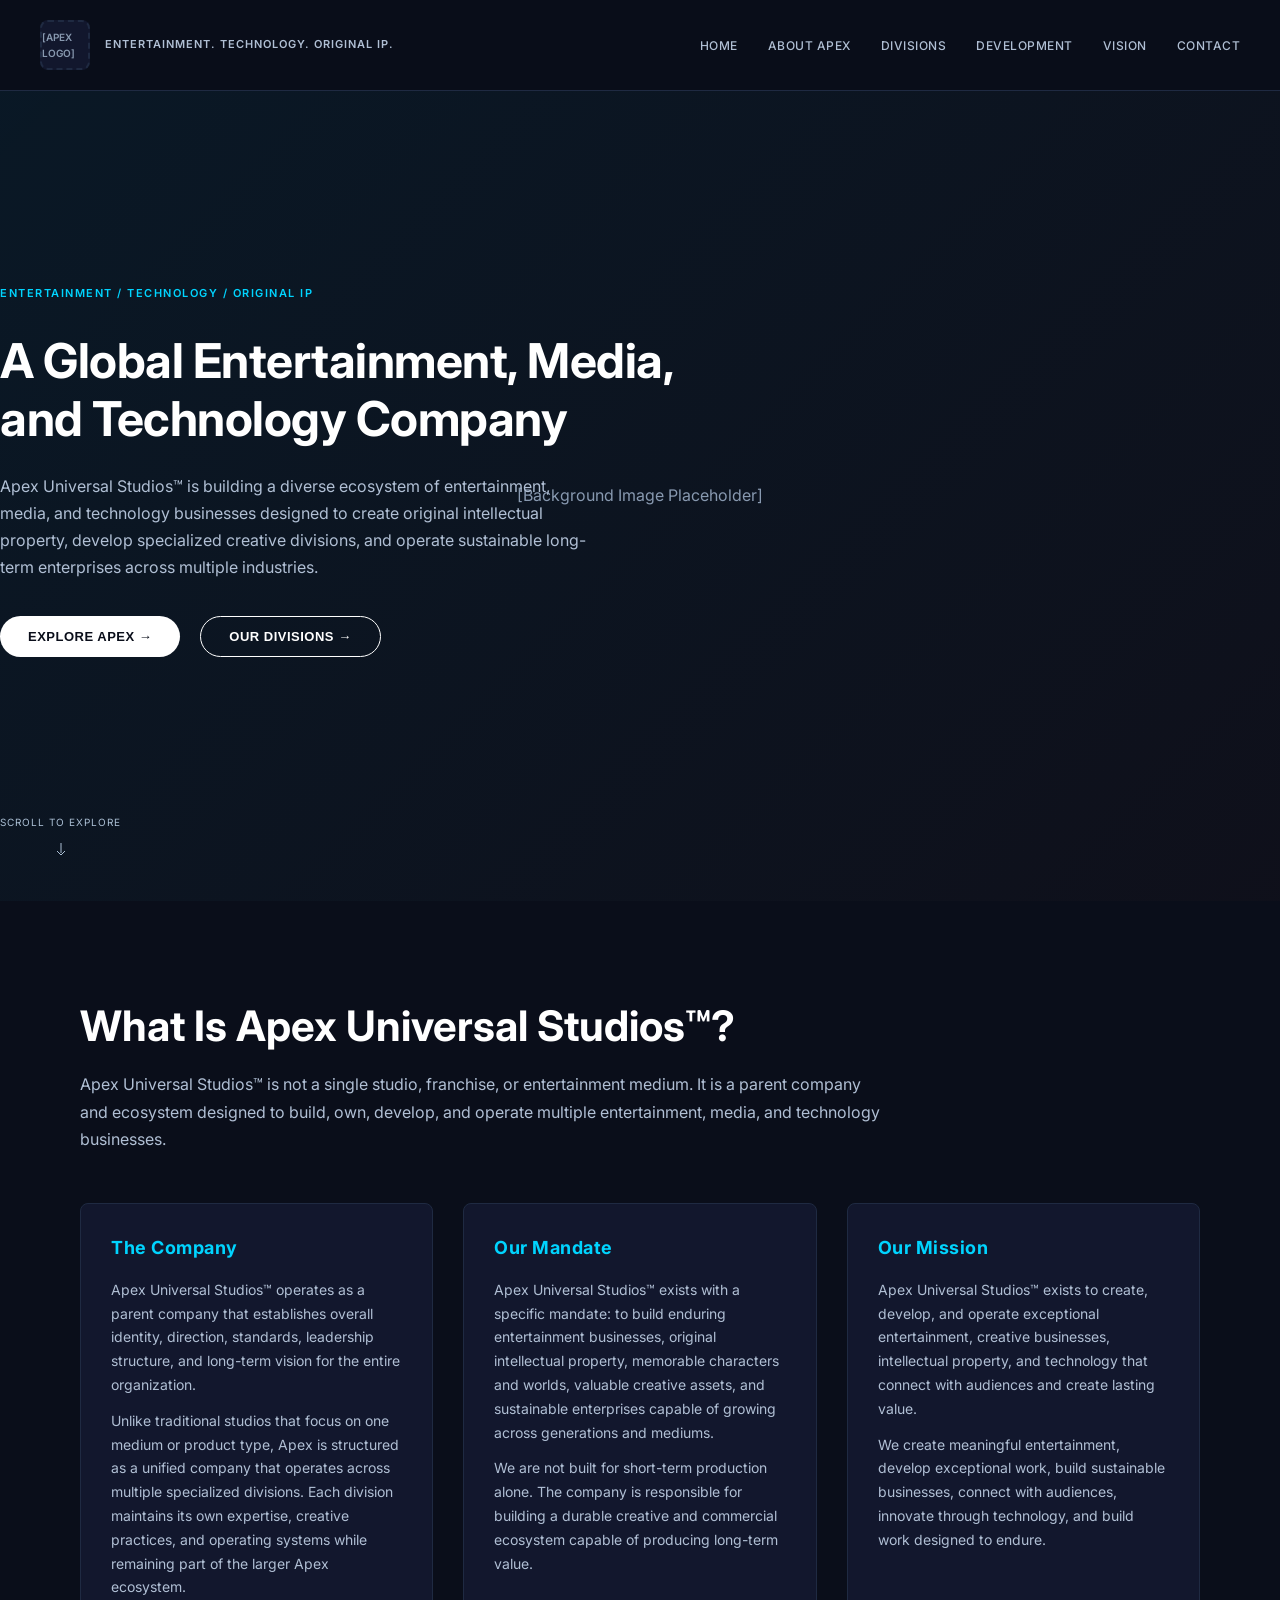
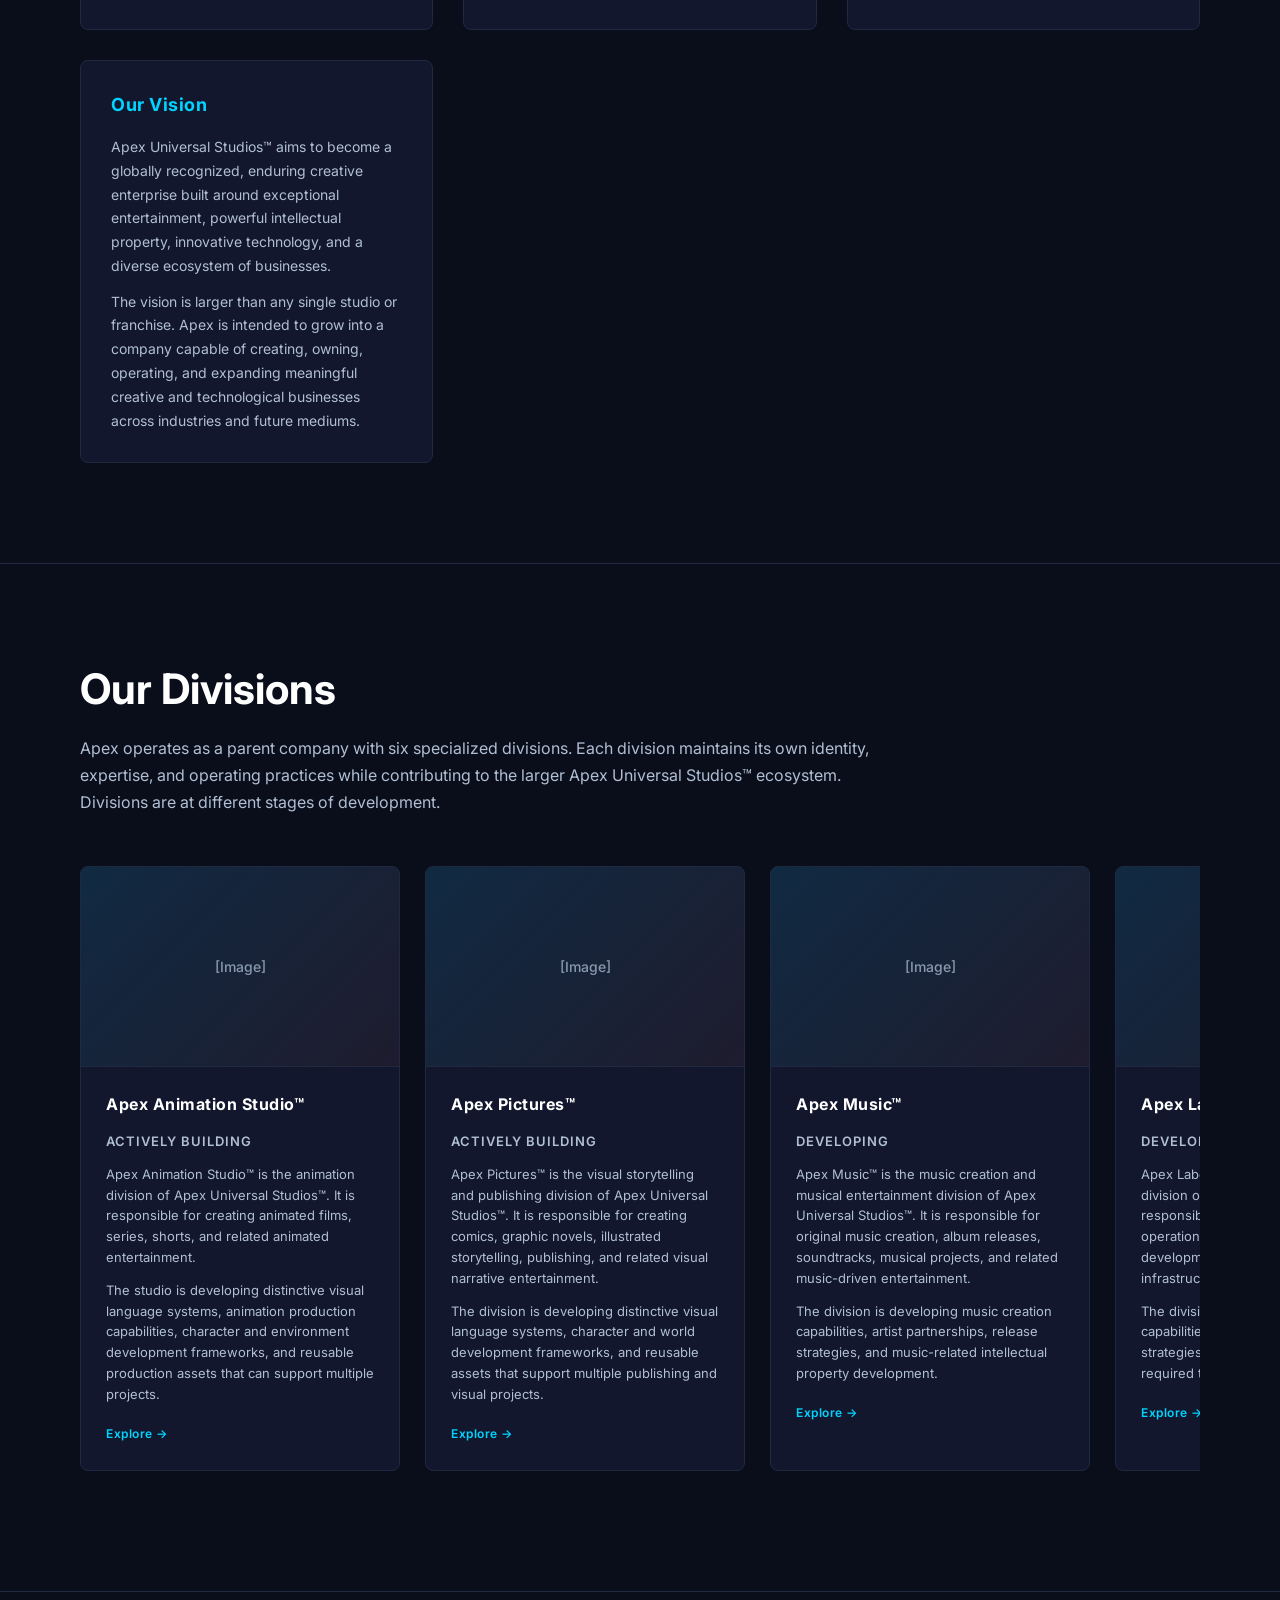
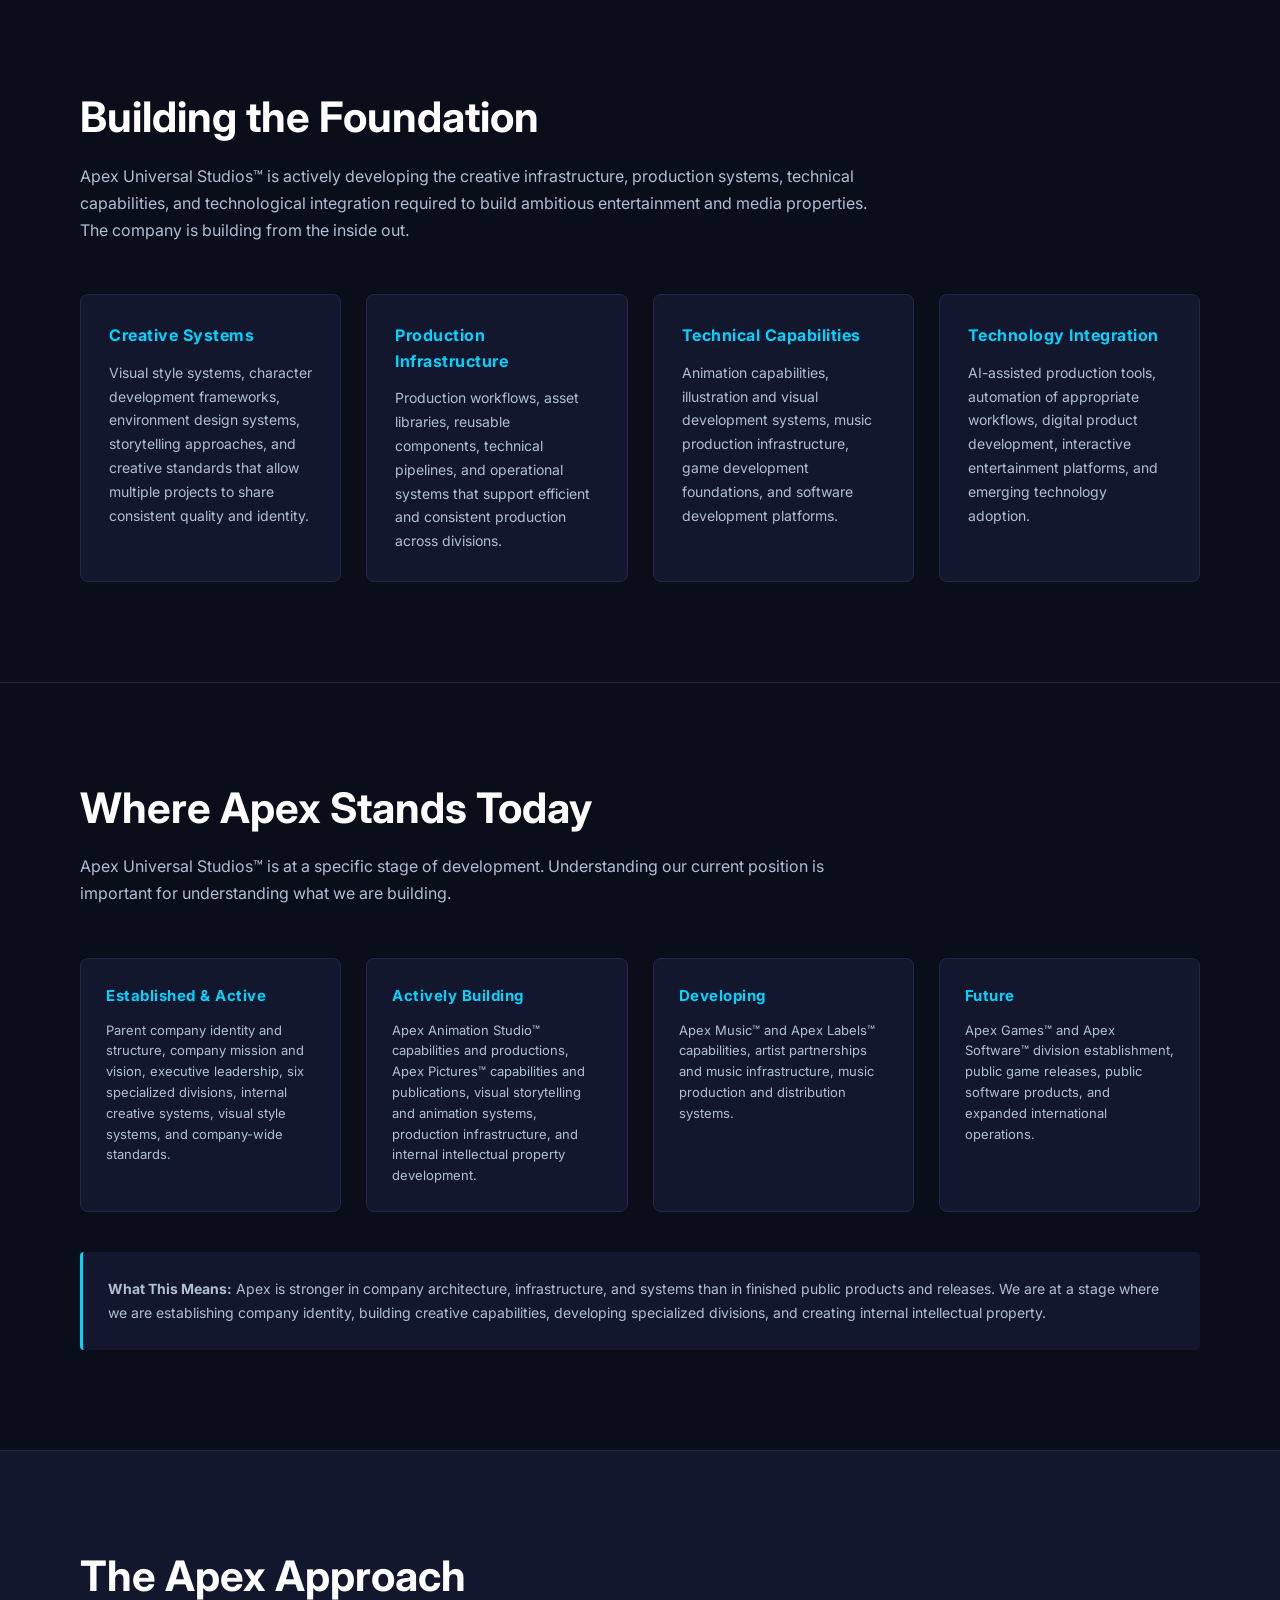
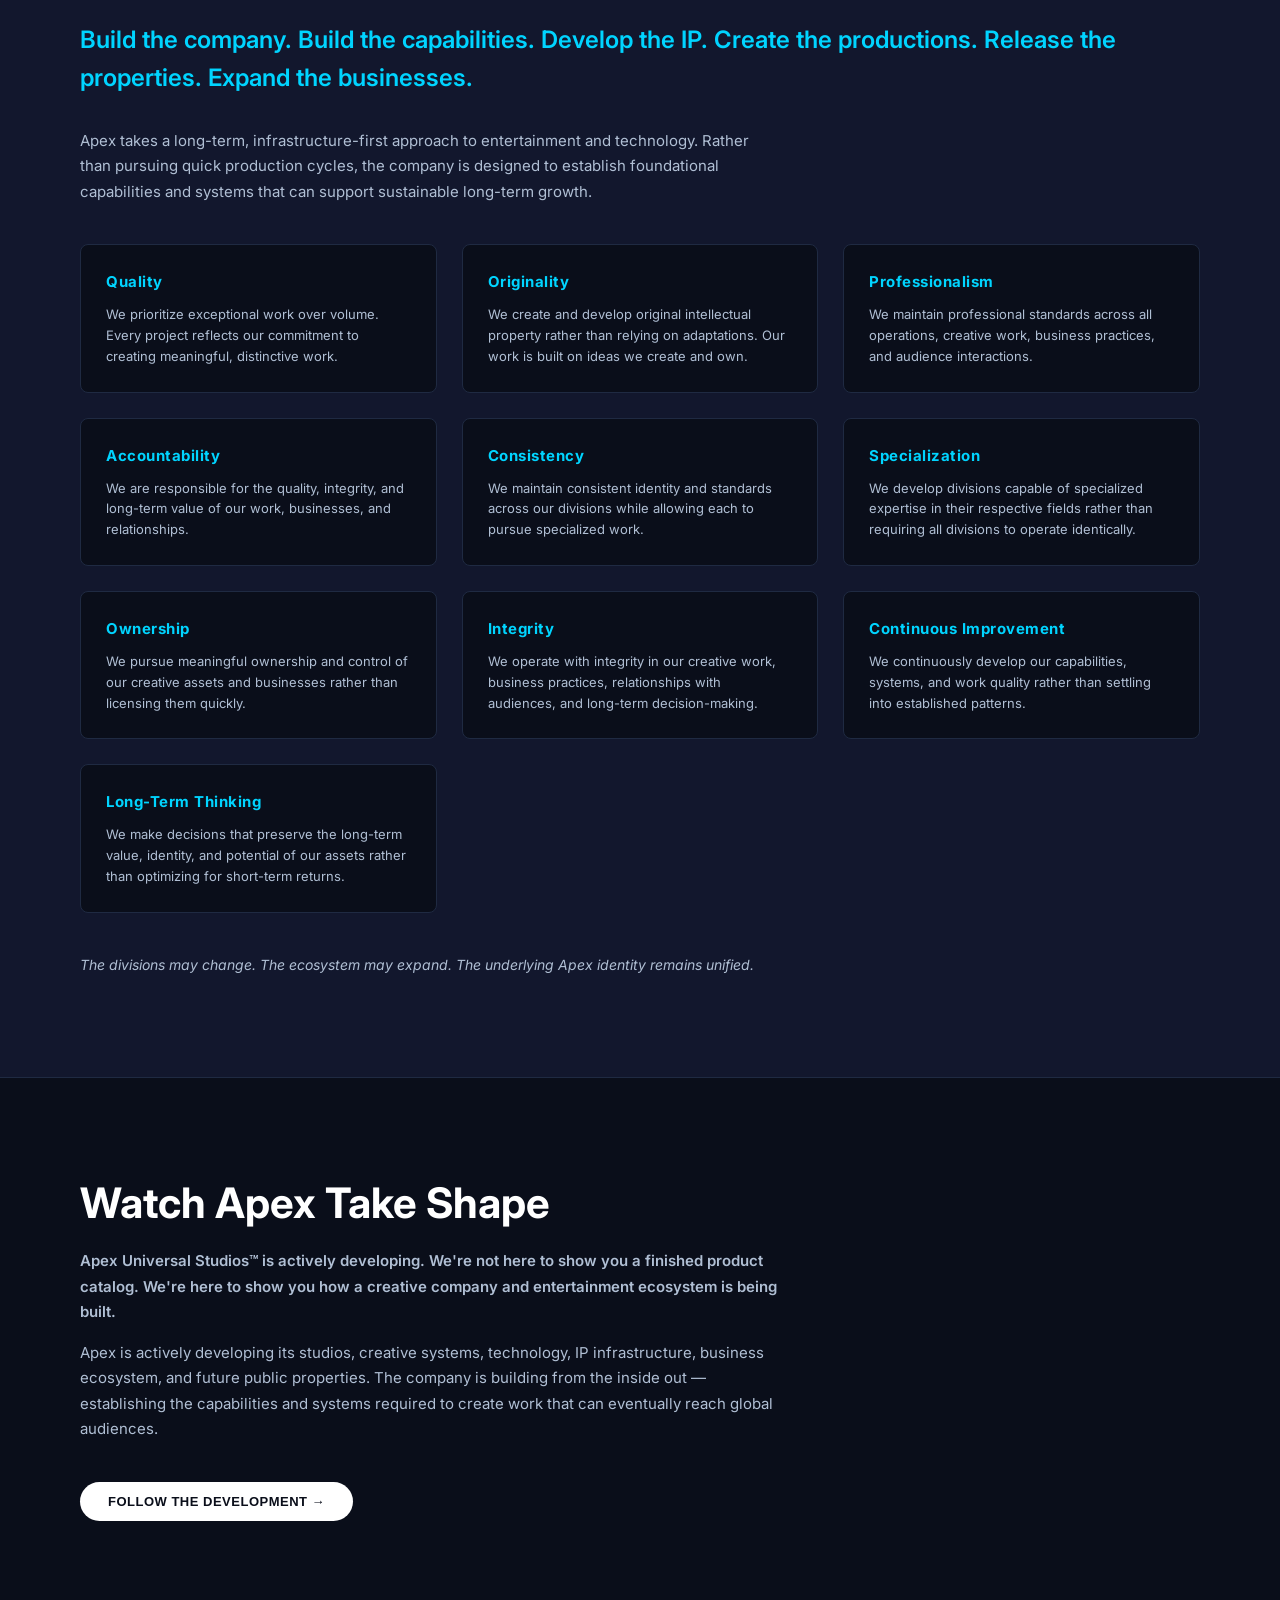
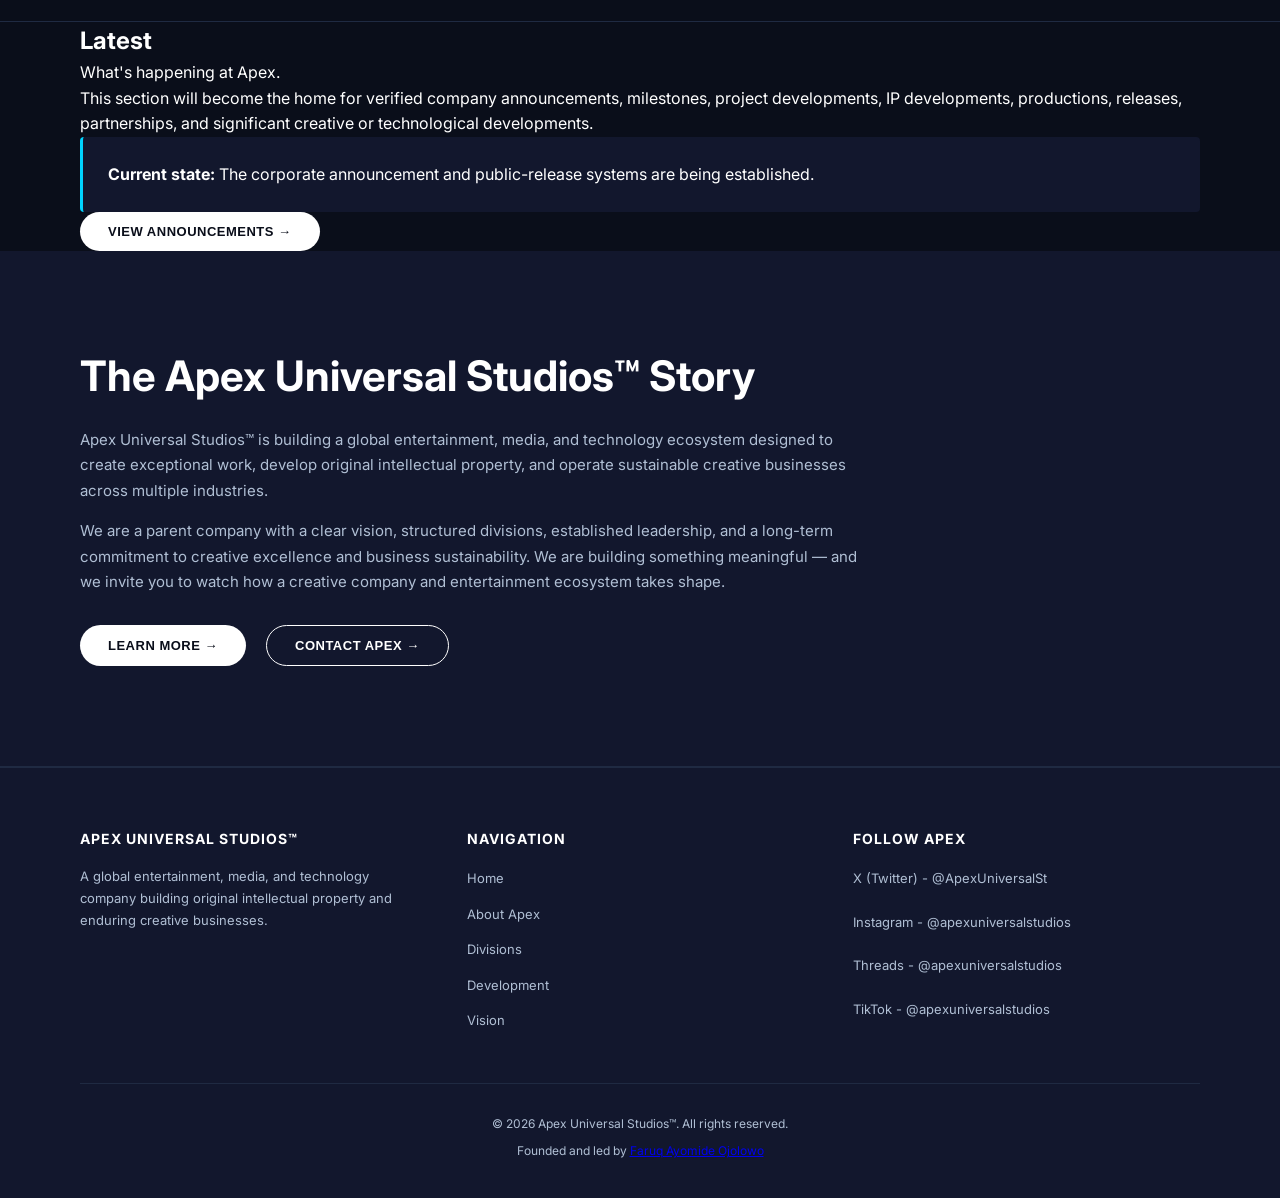
==== commit 4fe247f7: "Update index.html" ====
--- a/index.html
+++ b/index.html
@@ -54,14 +54,18 @@
                 <button class="btn btn-primary" onclick="document.getElementById('about').scrollIntoView({behavior: 'smooth'})">Explore Apex →</button>
                 <button class="btn btn-secondary" onclick="document.getElementById('divisions').scrollIntoView({behavior: 'smooth'})">Our Divisions →</button>
             </div>
-            <div class="scroll-indicator">
-                <span>SCROLL TO EXPLORE</span>
-                <svg width="20" height="20" viewBox="0 0 20 20" fill="none" stroke="currentColor">
-                    <path d="M10 3v10M6 11l4 4 4-4"/>
-                </svg>
-            </div>
-        </div>
-    </section>
+        </div>
+    </section>
+
+    <!-- SCROLL INDICATOR -->
+    <div class="scroll-indicator-section">
+        <div class="scroll-indicator">
+            <span>SCROLL TO EXPLORE</span>
+            <svg width="20" height="20" viewBox="0 0 20 20" fill="none" stroke="currentColor">
+                <path d="M10 3v10M6 11l4 4 4-4"/>
+            </svg>
+        </div>
+    </div>
 
     <!-- ABOUT APEX SECTION -->
     <section id="about" class="about-section">
@@ -366,19 +370,17 @@
                 </div>
                 <div class="footer-section">
                     <h4>Follow Apex</h4>
-                    <p class="founder-note">Founder: Faruq Ayomide Ojolowo (@societyloveburti)</p>
                     <ul class="social-links">
-                        <li><a href="https://x.com/societylovburti" target="_blank">X (Twitter)</a></li>
-                        <li><a href="https://instagram.com/societyloveburti" target="_blank">Instagram</a></li>
-                        <li><a href="https://linkedin.com/in/faruq-ayomide-ojolowo-690809438" target="_blank">LinkedIn</a></li>
-                        <li><a href="https://tiktok.com/@societyloveburti" target="_blank">TikTok</a></li>
-                        <li><a href="https://threads.net/@societyloveburti" target="_blank">Threads</a></li>
+                        <li><a href="https://x.com/apexuniversalst?s=11" target="_blank">X (Twitter) - @ApexUniversalSt</a></li>
+                        <li><a href="https://www.instagram.com/apexuniversalstudios?stkn=MW9od2c4ZWwxYW9sdA%3D%3D&utm_source=qr" target="_blank">Instagram - @apexuniversalstudios</a></li>
+                        <li><a href="https://www.threads.com/@apexuniversalstudios?igshid=NTc4MTIwNjQ2YQ==" target="_blank">Threads - @apexuniversalstudios</a></li>
+                        <li><a href="https://www.tiktok.com/@apexuniversalstudios?_r=1&_t=ZS-9A3A3pnSEkc" target="_blank">TikTok - @apexuniversalstudios</a></li>
                     </ul>
                 </div>
             </div>
             <div class="footer-bottom">
                 <p>&copy; 2026 Apex Universal Studios™. All rights reserved.</p>
-                <p>Founded and led by Faruq Ayomide Ojolowo</p>
+                <p>Founded and led by <a href="https://societyloveburti.com" target="_blank" class="founder-link">Faruq Ayomide Ojolowo</a></p>
             </div>
         </div>
     </footer>
--- a/styles.css
+++ b/styles.css
@@ -1,22 +1,26 @@
 /* ===========================
    APEX UNIVERSAL STUDIOS™
-   MAIN STYLESHEET
-   =========================== */
+   PROFESSIONAL WEBSITE STYLES (v2)
+   =========================== */
+
+/* IMPORTS */
+@import url('https://fonts.googleapis.com/css2?family=Inter:wght@300;400;600;700;800&display=swap');
 
 /* ROOT VARIABLES */
 :root {
-    --primary-bg: #0a0e27;
-    --secondary-bg: #0f1436;
-    --tertiary-bg: #1a1f3a;
+    --primary-bg: #0a0e1a;
+    --secondary-bg: #12172d;
+    --tertiary-bg: #1a202e;
     --accent-color: #00d4ff;
     --accent-warm: #ff6b35;
     --text-primary: #ffffff;
-    --text-secondary: #b0b8d4;
-    --border-color: #1f2442;
+    --text-secondary: #b0bfd4;
+    --text-tertiary: #8899b0;
+    --border-color: #1f2a42;
     --transition: all 0.3s ease;
 }
 
-/* RESET & BASE STYLES */
+/* RESET & BASE */
 * {
     margin: 0;
     padding: 0;
@@ -28,75 +32,90 @@
 }
 
 body {
-    font-family: -apple-system, BlinkMacSystemFont, 'Segoe UI', 'Roboto', 'Oxygen', 'Ubuntu', 'Cantarell', sans-serif;
+    font-family: 'Inter', -apple-system, BlinkMacSystemFont, 'Segoe UI', sans-serif;
     background-color: var(--primary-bg);
     color: var(--text-primary);
     line-height: 1.6;
     overflow-x: hidden;
+    font-size: 16px;
 }
 
 /* CONTAINER */
 .container {
     max-width: 1200px;
     margin: 0 auto;
-    padding: 0 20px;
-}
-
-/* ===========================
-   NAVIGATION / NAVBAR
+    padding: 0 40px;
+}
+
+/* ===========================
+   NAVIGATION
    =========================== */
 
 .navbar {
     position: sticky;
     top: 0;
     z-index: 1000;
-    background-color: rgba(10, 14, 39, 0.95);
+    background-color: rgba(10, 14, 26, 0.98);
     backdrop-filter: blur(10px);
     border-bottom: 1px solid var(--border-color);
     padding: 20px 0;
 }
 
 .navbar-container {
-    max-width: 1200px;
+    max-width: 1400px;
     margin: 0 auto;
-    padding: 0 20px;
+    padding: 0 40px;
     display: flex;
     justify-content: space-between;
     align-items: center;
 }
 
-.logo {
+.logo-area {
+    display: flex;
+    align-items: center;
+    gap: 15px;
+}
+
+.logo-placeholder {
+    width: 50px;
+    height: 50px;
+    background-color: var(--secondary-bg);
+    border: 2px dashed var(--border-color);
+    border-radius: 8px;
+    display: flex;
+    align-items: center;
+    justify-content: center;
+    font-size: 10px;
+    color: var(--text-tertiary);
+    font-weight: 600;
+}
+
+.logo-text-area {
     display: flex;
     flex-direction: column;
-    line-height: 1.2;
-}
-
-.logo-text {
-    font-size: 24px;
-    font-weight: 700;
-    letter-spacing: 4px;
-    color: var(--text-primary);
-}
-
-.logo-subtitle {
-    font-size: 10px;
-    letter-spacing: 2px;
-    color: var(--text-secondary);
-    margin-top: 2px;
+}
+
+.logo-tagline {
+    font-size: 11px;
+    letter-spacing: 1px;
+    color: var(--text-secondary);
+    font-weight: 600;
+    text-transform: uppercase;
 }
 
 .nav-menu {
     display: flex;
     list-style: none;
-    gap: 40px;
+    gap: 30px;
 }
 
 .nav-menu a {
     color: var(--text-secondary);
     text-decoration: none;
-    font-size: 13px;
-    letter-spacing: 1px;
+    font-size: 12px;
+    letter-spacing: 0.5px;
     text-transform: uppercase;
+    font-weight: 500;
     transition: var(--transition);
 }
 
@@ -110,7 +129,7 @@
     background: none;
     border: none;
     cursor: pointer;
-    gap: 5px;
+    gap: 6px;
 }
 
 .mobile-menu-toggle span {
@@ -120,7 +139,6 @@
     transition: var(--transition);
 }
 
-/* MOBILE MENU */
 @media (max-width: 768px) {
     .mobile-menu-toggle {
         display: flex;
@@ -137,19 +155,16 @@
         max-height: 0;
         overflow: hidden;
         transition: max-height 0.3s ease;
+        border-bottom: 1px solid var(--border-color);
     }
 
     .nav-menu.active {
-        max-height: 400px;
+        max-height: 500px;
     }
 
     .nav-menu li {
-        padding: 15px 20px;
+        padding: 15px 40px;
         border-bottom: 1px solid var(--border-color);
-    }
-
-    .nav-menu a {
-        display: block;
     }
 }
 
@@ -159,11 +174,11 @@
 
 .hero {
     position: relative;
-    height: 100vh;
+    min-height: 90vh;
     display: flex;
     align-items: center;
-    justify-content: center;
     overflow: hidden;
+    padding: 100px 0;
 }
 
 .hero-background {
@@ -178,65 +193,64 @@
 .hero-placeholder {
     width: 100%;
     height: 100%;
-    background: linear-gradient(135deg, rgba(0, 212, 255, 0.1) 0%, rgba(255, 107, 53, 0.05) 100%);
-    border: 2px dashed var(--border-color);
+    background: linear-gradient(135deg, rgba(0, 212, 255, 0.05) 0%, rgba(255, 107, 53, 0.02) 100%);
+    border: none;
     display: flex;
     align-items: center;
     justify-content: center;
-    color: var(--text-secondary);
-    font-size: 18px;
+    color: var(--text-tertiary);
+    font-size: 16px;
 }
 
 .hero-content {
     position: relative;
     z-index: 2;
-    text-align: left;
-    max-width: 600px;
-    padding: 20px;
+    max-width: 700px;
 }
 
 .hero-tag {
-    font-size: 12px;
-    letter-spacing: 2px;
+    font-size: 11px;
+    letter-spacing: 1.5px;
     text-transform: uppercase;
-    color: var(--text-secondary);
+    color: var(--accent-color);
     margin-bottom: 30px;
     display: block;
+    font-weight: 600;
 }
 
 .hero-title {
-    font-size: 72px;
-    font-weight: 800;
-    line-height: 1.1;
-    margin-bottom: 30px;
-    letter-spacing: -1px;
-}
-
-.hero-subtitle {
-    font-size: 18px;
-    line-height: 1.6;
-    color: var(--text-secondary);
-    margin-bottom: 40px;
-    max-width: 500px;
+    font-size: 48px;
+    font-weight: 700;
+    line-height: 1.2;
+    margin-bottom: 25px;
+    letter-spacing: -0.5px;
+}
+
+.hero-description {
+    font-size: 16px;
+    line-height: 1.7;
+    color: var(--text-secondary);
+    margin-bottom: 35px;
+    max-width: 600px;
 }
 
 .hero-ctas {
     display: flex;
     gap: 20px;
-    margin-bottom: 60px;
+    margin-bottom: 50px;
     flex-wrap: wrap;
 }
 
 .scroll-indicator {
     position: absolute;
     bottom: 40px;
-    right: 40px;
+    left: 0;
     display: flex;
     flex-direction: column;
     align-items: center;
     gap: 10px;
     color: var(--text-secondary);
-    font-size: 11px;
+    font-size: 10px;
     letter-spacing: 1px;
     text-transform: uppercase;
     animation: bounce 2s infinite;
@@ -247,31 +261,17 @@
     50% { transform: translateY(10px); }
 }
 
-@media (max-width: 768px) {
-    .hero-title {
-        font-size: 48px;
-    }
-
-    .hero-subtitle {
-        font-size: 16px;
-    }
-
-    .scroll-indicator {
-        display: none;
-    }
-}
-
 /* ===========================
    BUTTONS
    =========================== */
 
 .btn {
-    padding: 14px 32px;
+    padding: 12px 28px;
     border: none;
     border-radius: 50px;
-    font-size: 14px;
+    font-size: 13px;
     font-weight: 600;
-    letter-spacing: 1px;
+    letter-spacing: 0.5px;
     text-transform: uppercase;
     cursor: pointer;
     transition: var(--transition);
@@ -293,224 +293,284 @@
 .btn-secondary {
     background-color: transparent;
     color: var(--text-primary);
-    border: 2px solid var(--text-primary);
+    border: 1.5px solid var(--text-primary);
 }
 
 .btn-secondary:hover {
-    background-color: var(--text-primary);
-    color: var(--primary-bg);
-}
-
-/* ===========================
-   INTRODUCTION SECTION
-   =========================== */
-
-.introduction {
-    background-color: var(--secondary-bg);
-    padding: 80px 20px;
-    border-bottom: 1px solid var(--border-color);
-}
-
-.intro-content {
-    max-width: 800px;
-    margin: 0 auto;
-}
-
-.intro-content h2 {
+    border-color: var(--accent-color);
+    color: var(--accent-color);
+}
+
+/* ===========================
+   SECTION HEADERS
+   =========================== */
+
+.section-title {
     font-size: 42px;
-    margin-bottom: 30px;
-    line-height: 1.2;
-}
-
-.intro-content p {
-    font-size: 18px;
-    color: var(--text-secondary);
-    margin-bottom: 20px;
-    line-height: 1.8;
-}
-
-.intro-content .btn {
-    margin-top: 30px;
-}
-
-/* ===========================
-   DIVISIONS SECTION
-   =========================== */
-
-.divisions {
-    padding: 100px 20px;
-    background-color: var(--primary-bg);
-}
-
-.section-header {
-    text-align: center;
-    margin-bottom: 60px;
-}
-
-.section-header h2 {
-    font-size: 42px;
+    font-weight: 700;
     margin-bottom: 20px;
     line-height: 1.2;
 }
 
-.section-header p {
-    font-size: 18px;
-    color: var(--text-secondary);
-    max-width: 600px;
-    margin: 0 auto;
-}
-
-.divisions-grid {
+.section-intro {
+    font-size: 16px;
+    color: var(--text-secondary);
+    max-width: 800px;
+    margin-bottom: 50px;
+    line-height: 1.7;
+}
+
+/* ===========================
+   ABOUT SECTION
+   =========================== */
+
+.about-section {
+    padding: 100px 0;
+    background-color: var(--primary-bg);
+    border-bottom: 1px solid var(--border-color);
+}
+
+.about-grid {
     display: grid;
     grid-template-columns: repeat(auto-fit, minmax(280px, 1fr));
     gap: 30px;
-    margin-bottom: 50px;
-}
-
-.division-card {
+}
+
+.about-card {
     background-color: var(--secondary-bg);
     border: 1px solid var(--border-color);
-    border-radius: 12px;
+    padding: 30px;
+    border-radius: 8px;
+    transition: var(--transition);
+}
+
+.about-card:hover {
+    border-color: var(--accent-color);
+    background-color: rgba(0, 212, 255, 0.02);
+}
+
+.about-card h3 {
+    font-size: 18px;
+    margin-bottom: 15px;
+    letter-spacing: 0.5px;
+    color: var(--accent-color);
+}
+
+.about-card p {
+    font-size: 14px;
+    color: var(--text-secondary);
+    line-height: 1.7;
+    margin-bottom: 12px;
+}
+
+.about-card p:last-child {
+    margin-bottom: 0;
+}
+
+/* ===========================
+   DIVISIONS SECTION
+   =========================== */
+
+.divisions {
+    padding: 100px 0;
+    background-color: var(--primary-bg);
+    border-bottom: 1px solid var(--border-color);
+}
+
+.divisions-scroll-container {
+    display: flex;
+    gap: 25px;
+    overflow-x: auto;
+    padding-bottom: 20px;
+    scroll-behavior: smooth;
+}
+
+.divisions-scroll-container::-webkit-scrollbar {
+    height: 6px;
+}
+
+.divisions-scroll-container::-webkit-scrollbar-track {
+    background: var(--secondary-bg);
+    border-radius: 3px;
+}
+
+.divisions-scroll-container::-webkit-scrollbar-thumb {
+    background: var(--border-color);
+    border-radius: 3px;
+}
+
+.divisions-scroll-container::-webkit-scrollbar-thumb:hover {
+    background: var(--accent-color);
+}
+
+.division-card-scroll {
+    flex-shrink: 0;
+    width: 320px;
+    background-color: var(--secondary-bg);
+    border: 1px solid var(--border-color);
+    border-radius: 8px;
     overflow: hidden;
     transition: var(--transition);
-    cursor: pointer;
-    position: relative;
-}
-
-.division-card:hover {
+}
+
+.division-card-scroll:hover {
     border-color: var(--accent-color);
-    box-shadow: 0 0 30px rgba(0, 212, 255, 0.2);
-    transform: translateY(-10px);
+    box-shadow: 0 0 20px rgba(0, 212, 255, 0.1);
+    transform: translateY(-5px);
 }
 
 .division-image-placeholder {
     width: 100%;
-    height: 220px;
+    height: 200px;
     background: linear-gradient(135deg, rgba(0, 212, 255, 0.1) 0%, rgba(255, 107, 53, 0.05) 100%);
     border-bottom: 1px solid var(--border-color);
     display: flex;
     align-items: center;
     justify-content: center;
-    color: var(--text-secondary);
+    color: var(--text-tertiary);
     font-size: 14px;
-}
-
-.division-icon {
-    position: absolute;
-    top: 15px;
-    left: 15px;
-    font-size: 28px;
-}
-
-.division-card h3 {
-    font-size: 18px;
-    letter-spacing: 2px;
-    padding: 20px 20px 0 20px;
-    margin-top: 30px;
-}
-
-.division-card p {
-    font-size: 14px;
-    color: var(--text-secondary);
-    padding: 10px 20px;
-    line-height: 1.6;
-}
-
-.division-status {
-    padding: 0 20px;
-    font-size: 11px;
+    font-weight: 500;
+}
+
+.division-content {
+    padding: 25px;
+}
+
+.division-content h3 {
+    font-size: 16px;
+    margin-bottom: 10px;
+    letter-spacing: 0.5px;
+    font-weight: 700;
+}
+
+.division-status-badge {
+    display: inline-block;
+    font-size: 10px;
     letter-spacing: 1px;
     text-transform: uppercase;
     color: var(--accent-color);
-    margin: 10px 0;
+    margin-bottom: 15px;
+    font-weight: 600;
+}
+
+.division-content p {
+    font-size: 13px;
+    color: var(--text-secondary);
+    line-height: 1.6;
+    margin-bottom: 12px;
+}
+
+.division-content p:last-of-type {
+    margin-bottom: 15px;
 }
 
 .division-link {
     color: var(--accent-color);
     text-decoration: none;
-    font-size: 13px;
-    letter-spacing: 1px;
-    padding: 0 20px 20px 20px;
+    font-size: 12px;
+    letter-spacing: 0.5px;
+    font-weight: 600;
+    transition: var(--transition);
     display: inline-block;
-    transition: var(--transition);
 }
 
 .division-link:hover {
     color: var(--text-primary);
-    margin-left: 10px;
-}
-
-.section-cta {
-    text-align: center;
-}
-
-/* ===========================
-   CREATIVE DEVELOPMENT
-   =========================== */
-
-.creative-development {
-    background: linear-gradient(135deg, var(--secondary-bg) 0%, var(--tertiary-bg) 100%);
-    padding: 100px 20px;
-    border-bottom: 1px solid var(--border-color);
-}
-
-.dev-content {
-    max-width: 800px;
-    margin: 0 auto;
-}
-
-.dev-content h2 {
-    font-size: 42px;
-    margin-bottom: 30px;
-    line-height: 1.2;
-}
-
-.dev-content p {
-    font-size: 18px;
-    color: var(--text-secondary);
-    margin-bottom: 20px;
-    line-height: 1.8;
-}
-
-.dev-content .btn {
-    margin-top: 30px;
-}
-
-/* ===========================
-   IP & PROPERTIES SECTION
-   =========================== */
-
-.ip-properties {
-    padding: 100px 20px;
+    margin-left: 5px;
+}
+
+/* ===========================
+   DEVELOPMENT SECTION
+   =========================== */
+
+.development {
+    padding: 100px 0;
     background-color: var(--primary-bg);
     border-bottom: 1px solid var(--border-color);
 }
 
-.ip-content {
-    max-width: 800px;
-    margin: 0 auto;
-}
-
-.ip-content h2 {
-    font-size: 42px;
-    margin-bottom: 30px;
-    line-height: 1.2;
-}
-
-.ip-content p {
-    font-size: 18px;
-    color: var(--text-secondary);
-    margin-bottom: 20px;
-    line-height: 1.8;
-}
-
-.ip-note {
-    font-style: italic;
-    color: var(--text-secondary);
-}
-
-.ip-content .btn {
-    margin-top: 30px;
+.development-grid {
+    display: grid;
+    grid-template-columns: repeat(auto-fit, minmax(250px, 1fr));
+    gap: 25px;
+}
+
+.dev-card {
+    background-color: var(--secondary-bg);
+    border: 1px solid var(--border-color);
+    padding: 28px;
+    border-radius: 8px;
+    transition: var(--transition);
+}
+
+.dev-card:hover {
+    border-color: var(--accent-color);
+    background-color: rgba(0, 212, 255, 0.02);
+}
+
+.dev-card h3 {
+    font-size: 16px;
+    margin-bottom: 12px;
+    letter-spacing: 0.5px;
+    color: var(--accent-color);
+    font-weight: 700;
+}
+
+.dev-card p {
+    font-size: 14px;
+    color: var(--text-secondary);
+    line-height: 1.7;
+}
+
+/* ===========================
+   STATUS SECTION
+   =========================== */
+
+.status-section {
+    padding: 100px 0;
+    background-color: var(--primary-bg);
+    border-bottom: 1px solid var(--border-color);
+}
+
+.status-grid {
+    display: grid;
+    grid-template-columns: repeat(auto-fit, minmax(240px, 1fr));
+    gap: 25px;
+    margin-bottom: 40px;
+}
+
+.status-card {
+    background-color: var(--secondary-bg);
+    border: 1px solid var(--border-color);
+    padding: 25px;
+    border-radius: 8px;
+}
+
+.status-card h4 {
+    font-size: 15px;
+    margin-bottom: 12px;
+    color: var(--accent-color);
+    font-weight: 700;
+    letter-spacing: 0.5px;
+}
+
+.status-card p {
+    font-size: 13px;
+    color: var(--text-secondary);
+    line-height: 1.6;
+}
+
+.status-note {
+    background-color: var(--secondary-bg);
+    border-left: 3px solid var(--accent-color);
+    padding: 25px;
+    border-radius: 4px;
+}
+
+.status-note p {
+    font-size: 14px;
+    color: var(--text-secondary);
+    line-height: 1.7;
 }
 
 /* ===========================
@@ -518,69 +578,68 @@
    =========================== */
 
 .apex-approach {
-    background: linear-gradient(135deg, var(--tertiary-bg) 0%, var(--secondary-bg) 100%);
-    padding: 100px 20px;
+    padding: 100px 0;
+    background-color: var(--secondary-bg);
     border-bottom: 1px solid var(--border-color);
-}
-
-.apex-approach h2 {
-    font-size: 42px;
-    margin-bottom: 20px;
-    text-align: center;
 }
 
 .approach-subtitle {
     font-size: 24px;
     color: var(--accent-color);
-    text-align: center;
-    margin-bottom: 40px;
+    text-align: left;
+    margin: 20px 0 30px 0;
     font-weight: 600;
 }
 
-.approach-intro,
-.approach-text {
-    font-size: 18px;
-    color: var(--text-secondary);
-    text-align: center;
-    margin-bottom: 20px;
-    line-height: 1.8;
+.approach-intro {
+    font-size: 15px;
+    color: var(--text-secondary);
+    max-width: 700px;
+    margin-bottom: 30px;
+    line-height: 1.7;
 }
 
 .principles-grid {
     display: grid;
-    grid-template-columns: repeat(auto-fit, minmax(150px, 1fr));
-    gap: 20px;
-    margin: 50px 0;
-    max-width: 800px;
-    margin-left: auto;
-    margin-right: auto;
-}
-
-.principle {
+    grid-template-columns: repeat(auto-fit, minmax(280px, 1fr));
+    gap: 25px;
+    margin: 40px 0;
+}
+
+.principle-card {
     background-color: var(--primary-bg);
     border: 1px solid var(--border-color);
-    padding: 20px;
-    text-align: center;
+    padding: 25px;
     border-radius: 8px;
+    transition: var(--transition);
+}
+
+.principle-card:hover {
+    border-color: var(--accent-color);
+    background-color: rgba(0, 212, 255, 0.02);
+}
+
+.principle-card h4 {
+    font-size: 15px;
+    margin-bottom: 10px;
+    color: var(--accent-color);
+    font-weight: 700;
+    letter-spacing: 0.5px;
+}
+
+.principle-card p {
+    font-size: 13px;
+    color: var(--text-secondary);
+    line-height: 1.6;
+}
+
+.approach-closing {
     font-size: 14px;
-    font-weight: 600;
-    letter-spacing: 1px;
-    text-transform: uppercase;
-    transition: var(--transition);
-}
-
-.principle:hover {
-    border-color: var(--accent-color);
-    background-color: rgba(0, 212, 255, 0.05);
-}
-
-.approach-closing {
-    font-size: 16px;
-    color: var(--text-secondary);
-    text-align: center;
-    margin-top: 50px;
+    color: var(--text-secondary);
+    text-align: left;
+    margin-top: 30px;
     font-style: italic;
-    line-height: 1.8;
+    line-height: 1.7;
 }
 
 /* ===========================
@@ -588,111 +647,58 @@
    =========================== */
 
 .building-apex {
-    padding: 100px 20px;
+    padding: 100px 0;
     background-color: var(--primary-bg);
     border-bottom: 1px solid var(--border-color);
-    text-align: center;
-}
-
-.building-apex h2 {
+}
+
+.building-subtitle {
+    font-size: 18px;
+    color: var(--accent-color);
+    margin: 15px 0 25px 0;
+    font-weight: 600;
+}
+
+.building-apex p {
+    font-size: 15px;
+    color: var(--text-secondary);
+    max-width: 700px;
+    margin-bottom: 15px;
+    line-height: 1.7;
+}
+
+.building-apex .btn {
+    margin-top: 25px;
+}
+
+/* ===========================
+   CLOSING SECTION
+   =========================== */
+
+.closing-cta {
+    padding: 100px 0;
+    background-color: var(--secondary-bg);
+    border-bottom: 1px solid var(--border-color);
+}
+
+.closing-cta h2 {
     font-size: 42px;
-    margin-bottom: 20px;
-}
-
-.building-subtitle {
-    font-size: 24px;
-    color: var(--accent-color);
-    margin-bottom: 30px;
-}
-
-.building-apex p {
-    font-size: 18px;
-    color: var(--text-secondary);
-    max-width: 600px;
-    margin: 0 auto 20px;
-    line-height: 1.8;
-}
-
-.building-apex .btn {
+    margin-bottom: 25px;
+    line-height: 1.2;
+}
+
+.closing-cta p {
+    font-size: 15px;
+    color: var(--text-secondary);
+    max-width: 800px;
+    margin-bottom: 15px;
+    line-height: 1.7;
+}
+
+.closing-ctas {
+    display: flex;
+    gap: 20px;
     margin-top: 30px;
-}
-
-/* ===========================
-   LATEST SECTION
-   =========================== */
-
-.latest {
-    background: linear-gradient(135deg, var(--secondary-bg) 0%, var(--tertiary-bg) 100%);
-    padding: 100px 20px;
-    border-bottom: 1px solid var(--border-color);
-    text-align: center;
-}
-
-.latest h2 {
-    font-size: 42px;
-    margin-bottom: 20px;
-}
-
-.latest-subtitle {
-    font-size: 24px;
-    color: var(--accent-color);
-    margin-bottom: 40px;
-}
-
-.news-placeholder {
-    background-color: var(--primary-bg);
-    border: 1px solid var(--border-color);
-    border-radius: 8px;
-    padding: 40px;
-    margin: 40px auto;
-    max-width: 600px;
-}
-
-.news-placeholder p {
-    font-size: 16px;
-    color: var(--text-secondary);
-    margin-bottom: 15px;
-    line-height: 1.8;
-}
-
-.status-note {
-    color: var(--accent-color);
-    font-style: italic;
-}
-
-.latest .btn {
-    margin-top: 20px;
-}
-
-/* ===========================
-   CLOSING CTA SECTION
-   =========================== */
-
-.closing-cta {
-    padding: 100px 20px;
-    background-color: var(--primary-bg);
-    border-bottom: 1px solid var(--border-color);
-    text-align: center;
-}
-
-.closing-cta h2 {
-    font-size: 48px;
-    margin-bottom: 30px;
-    line-height: 1.2;
-}
-
-.closing-cta p {
-    font-size: 18px;
-    color: var(--text-secondary);
-    max-width: 700px;
-    margin: 0 auto 40px;
-    line-height: 1.8;
-}
-
-.closing-ctas {
-    display: flex;
-    gap: 20px;
-    justify-content: center;
     flex-wrap: wrap;
 }
 
@@ -703,27 +709,29 @@
 .footer {
     background-color: var(--secondary-bg);
     border-top: 1px solid var(--border-color);
-    padding: 60px 20px 30px;
+    padding: 60px 0 30px;
 }
 
 .footer-content {
     display: grid;
-    grid-template-columns: repeat(auto-fit, minmax(250px, 1fr));
+    grid-template-columns: repeat(auto-fit, minmax(260px, 1fr));
     gap: 40px;
     margin-bottom: 40px;
 }
 
 .footer-section h4 {
-    font-size: 16px;
+    font-size: 14px;
     letter-spacing: 1px;
     margin-bottom: 15px;
     text-transform: uppercase;
+    font-weight: 700;
 }
 
 .footer-section p {
-    font-size: 14px;
-    color: var(--text-secondary);
-    line-height: 1.8;
+    font-size: 13px;
+    color: var(--text-secondary);
+    line-height: 1.7;
+    margin-bottom: 10px;
 }
 
 .footer-section ul {
@@ -737,7 +745,7 @@
 .footer-section a {
     color: var(--text-secondary);
     text-decoration: none;
-    font-size: 14px;
+    font-size: 13px;
     transition: var(--transition);
 }
 
@@ -748,7 +756,13 @@
 .social-links {
     display: flex;
     flex-direction: column;
-    gap: 10px;
+    gap: 8px;
+}
+
+.founder-note {
+    font-size: 12px;
+    color: var(--text-tertiary);
+    margin-bottom: 12px !important;
 }
 
 .footer-bottom {
@@ -758,78 +772,136 @@
 }
 
 .footer-bottom p {
-    font-size: 13px;
-    color: var(--text-secondary);
-    margin-bottom: 10px;
+    font-size: 12px;
+    color: var(--text-secondary);
+    margin-bottom: 8px;
 }
 
 /* ===========================
    RESPONSIVE DESIGN
    =========================== */
 
+@media (max-width: 1024px) {
+    .container {
+        padding: 0 30px;
+    }
+
+    .navbar-container {
+        padding: 0 30px;
+    }
+
+    .section-title {
+        font-size: 36px;
+    }
+
+    .hero-title {
+        font-size: 40px;
+    }
+}
+
 @media (max-width: 768px) {
+    .container {
+        padding: 0 20px;
+    }
+
+    .navbar-container {
+        padding: 0 20px;
+    }
+
+    .section-title {
+        font-size: 28px;
+    }
+
+    .hero-title {
+        font-size: 32px;
+    }
+
+    .hero-description {
+        font-size: 15px;
+    }
+
+    .approach-subtitle {
+        font-size: 18px;
+    }
+
+    .closing-ctas {
+        flex-direction: column;
+    }
+
+    .closing-ctas .btn {
+        width: 100%;
+    }
+
+    .hero-ctas {
+        flex-direction: column;
+    }
+
+    .hero-ctas .btn {
+        width: 100%;
+    }
+
+    .hero {
+        min-height: 70vh;
+        padding: 80px 0;
+    }
+}
+
+@media (max-width: 480px) {
+    .logo-placeholder {
+        width: 40px;
+        height: 40px;
+        font-size: 9px;
+    }
+
+    .logo-tagline {
+        font-size: 9px;
+    }
+
+    .section-title {
+        font-size: 24px;
+    }
+
+    .hero-title {
+        font-size: 28px;
+    }
+
+    .division-card-scroll {
+        width: 280px;
+    }
+
+    .principles-grid {
+        grid-template-columns: 1fr;
+    }
+
     .nav-menu {
         gap: 0;
     }
 
-    .hero-title {
-        font-size: 48px;
-    }
-
-    .hero-subtitle {
-        font-size: 16px;
-    }
-
-    .section-header h2,
-    .dev-content h2,
-    .ip-content h2,
-    .apex-approach h2,
-    .building-apex h2,
-    .latest h2,
-    .closing-cta h2 {
-        font-size: 32px;
-    }
-
-    .hero-ctas {
-        flex-direction: column;
-    }
-
-    .closing-ctas {
-        flex-direction: column;
-    }
-
-    .btn {
-        width: 100%;
-    }
-
-    .principles-grid {
-        grid-template-columns: repeat(2, 1fr);
-    }
-
-    .intro-content h2 {
-        font-size: 32px;
-    }
-}
-
-@media (max-width: 480px) {
-    .logo-text {
-        font-size: 18px;
-        letter-spacing: 2px;
-    }
-
-    .hero-title {
-        font-size: 36px;
-    }
-
-    .section-header h2 {
-        font-size: 24px;
-    }
-
-    .principles-grid {
-        grid-template-columns: 1fr;
-    }
-
-    .nav-menu {
-        gap: 0;
-    }
-}
+    .nav-menu li {
+        padding: 12px 20px;
+    }
+
+    .nav-menu a {
+        font-size: 11px;
+    }
+}
+
+/* ===========================
+   UTILITY CLASSES
+   =========================== */
+
+.text-center {
+    text-align: center;
+}
+
+.text-left {
+    text-align: left;
+}
+
+.mt-40 {
+    margin-top: 40px;
+}
+
+.mb-40 {
+    margin-bottom: 40px;
+}
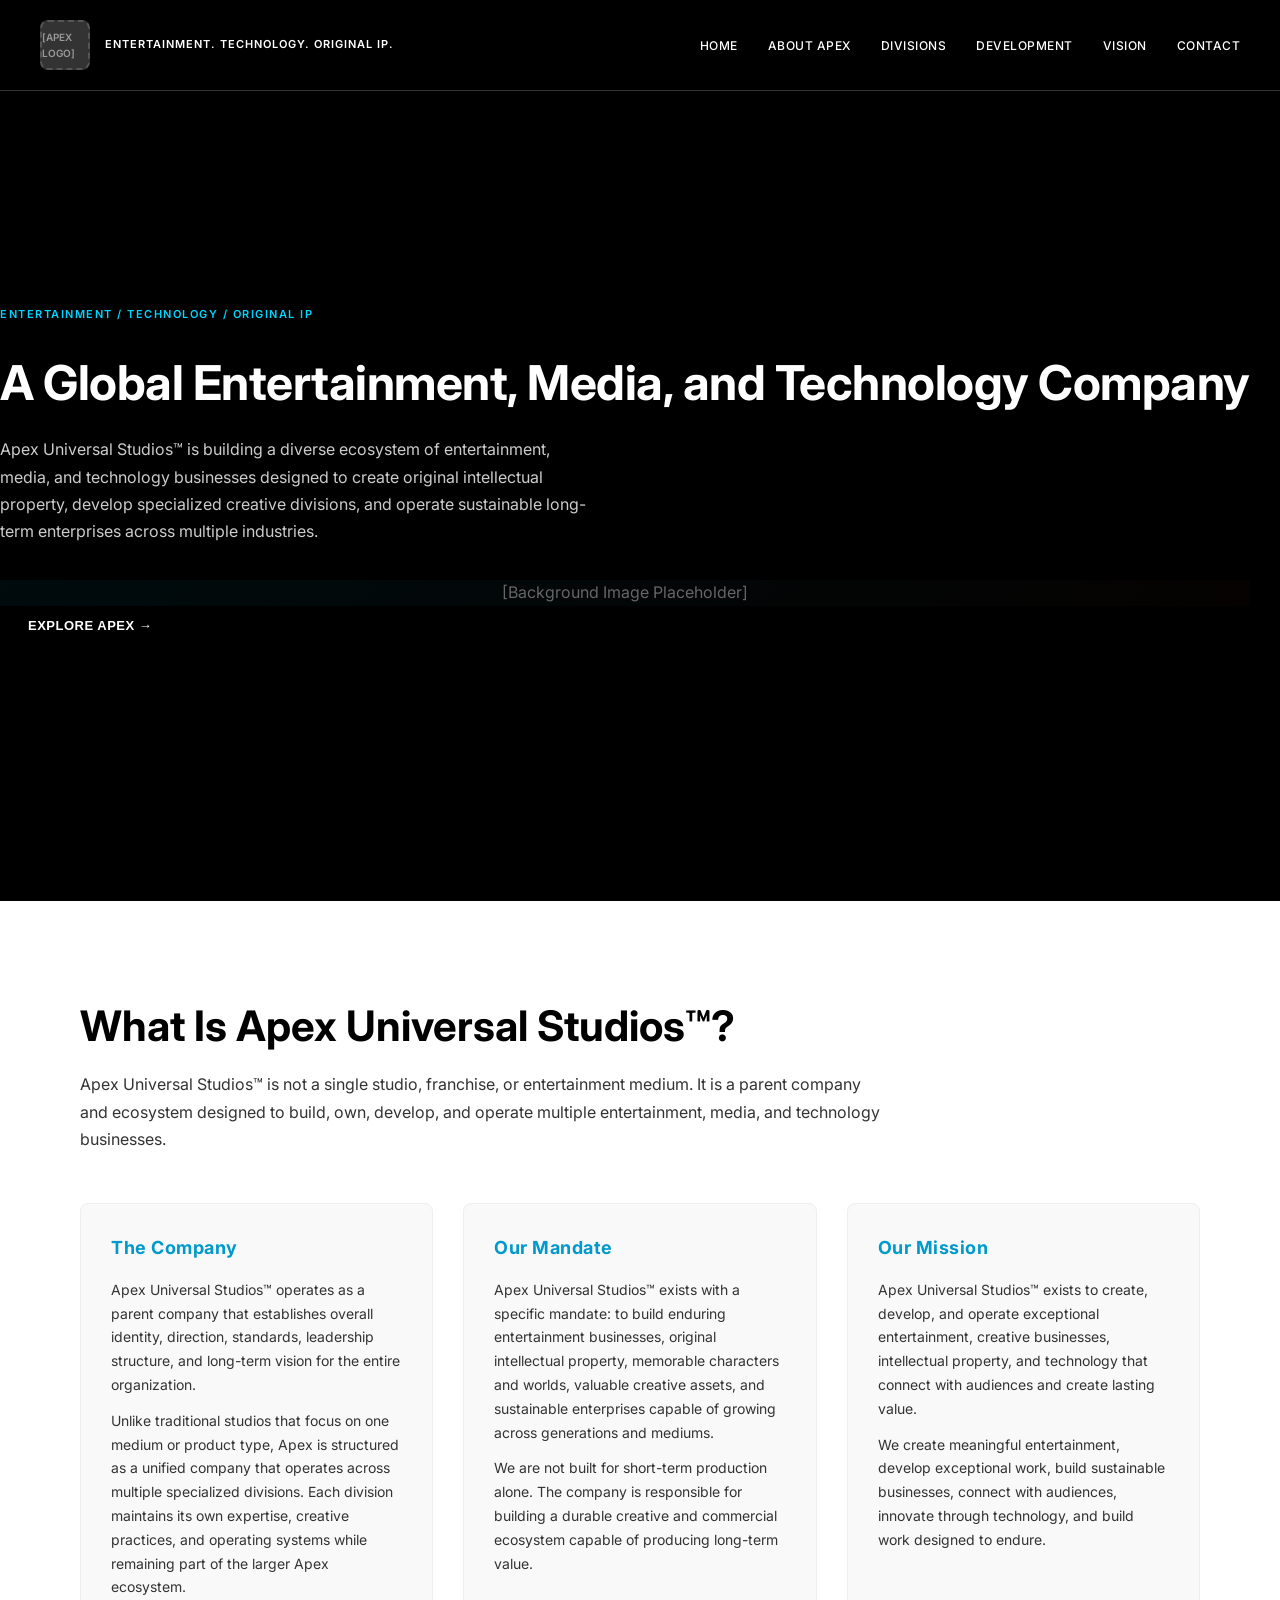
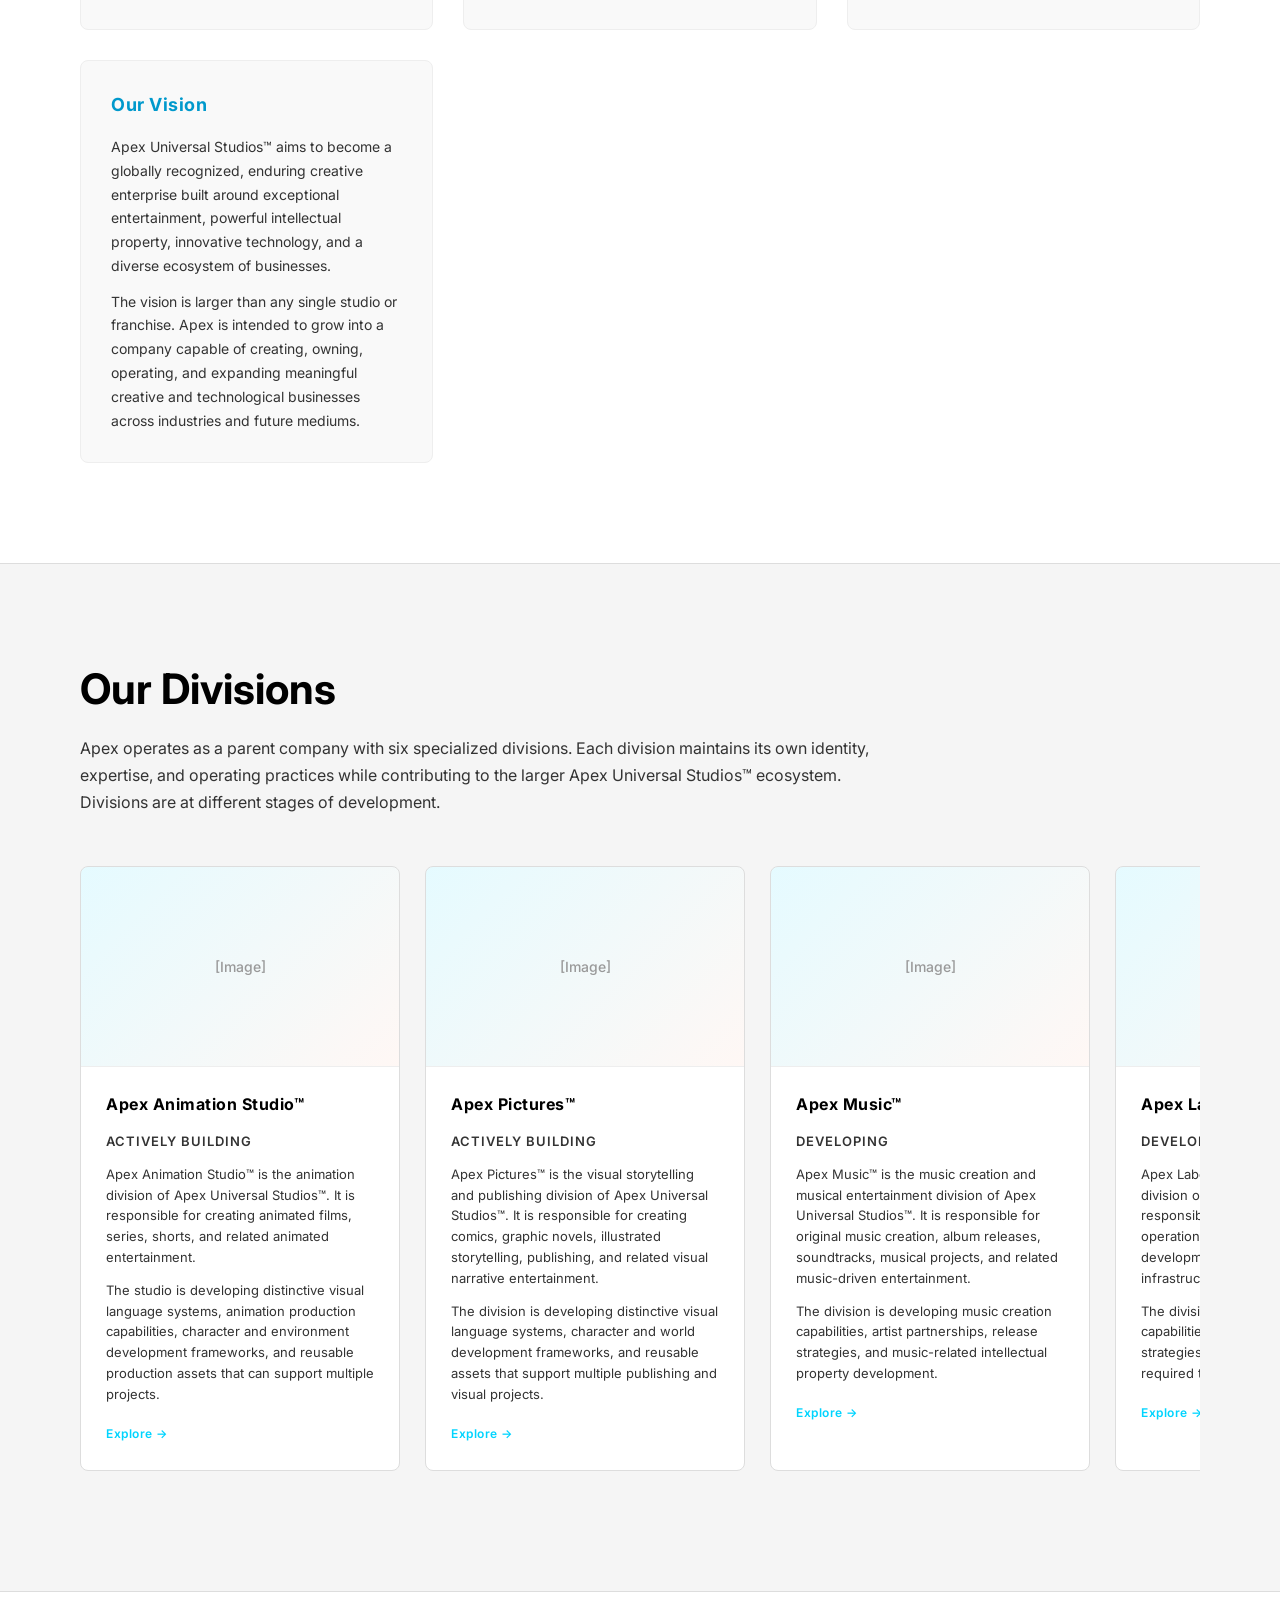
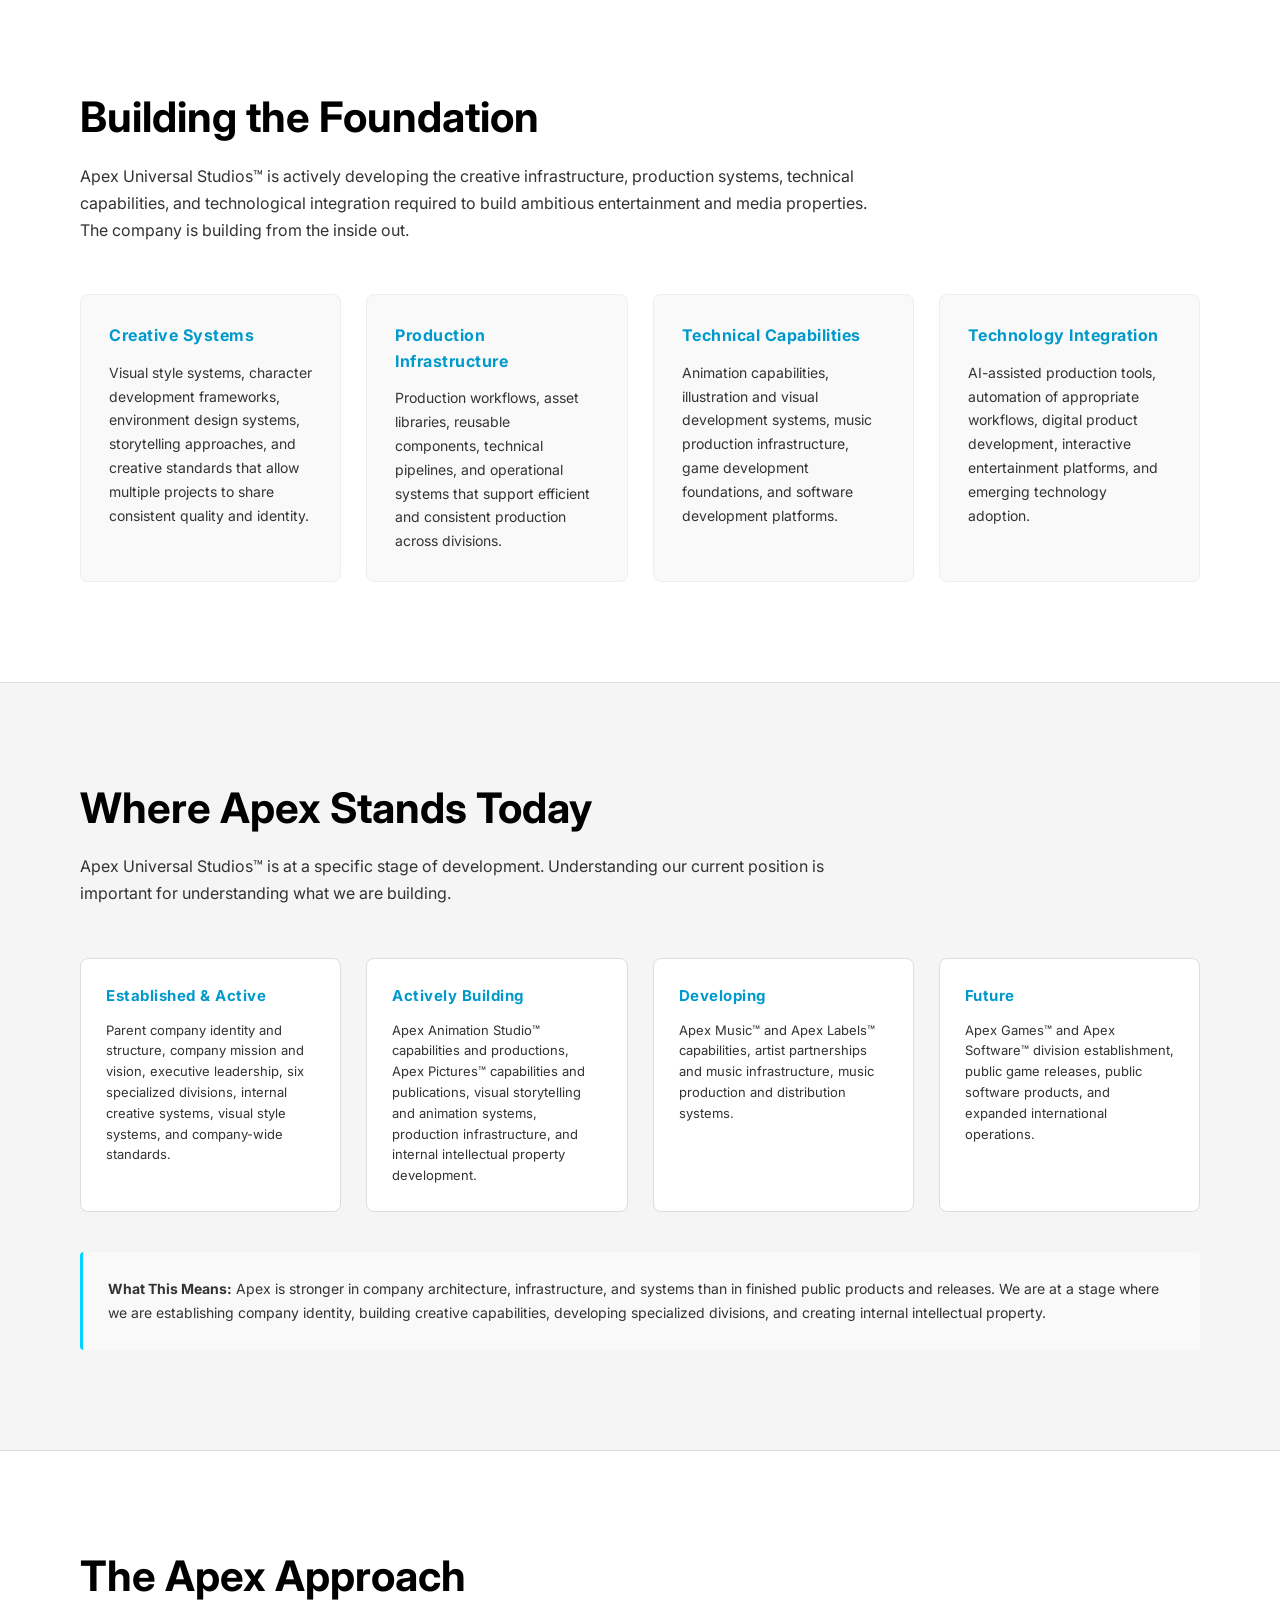
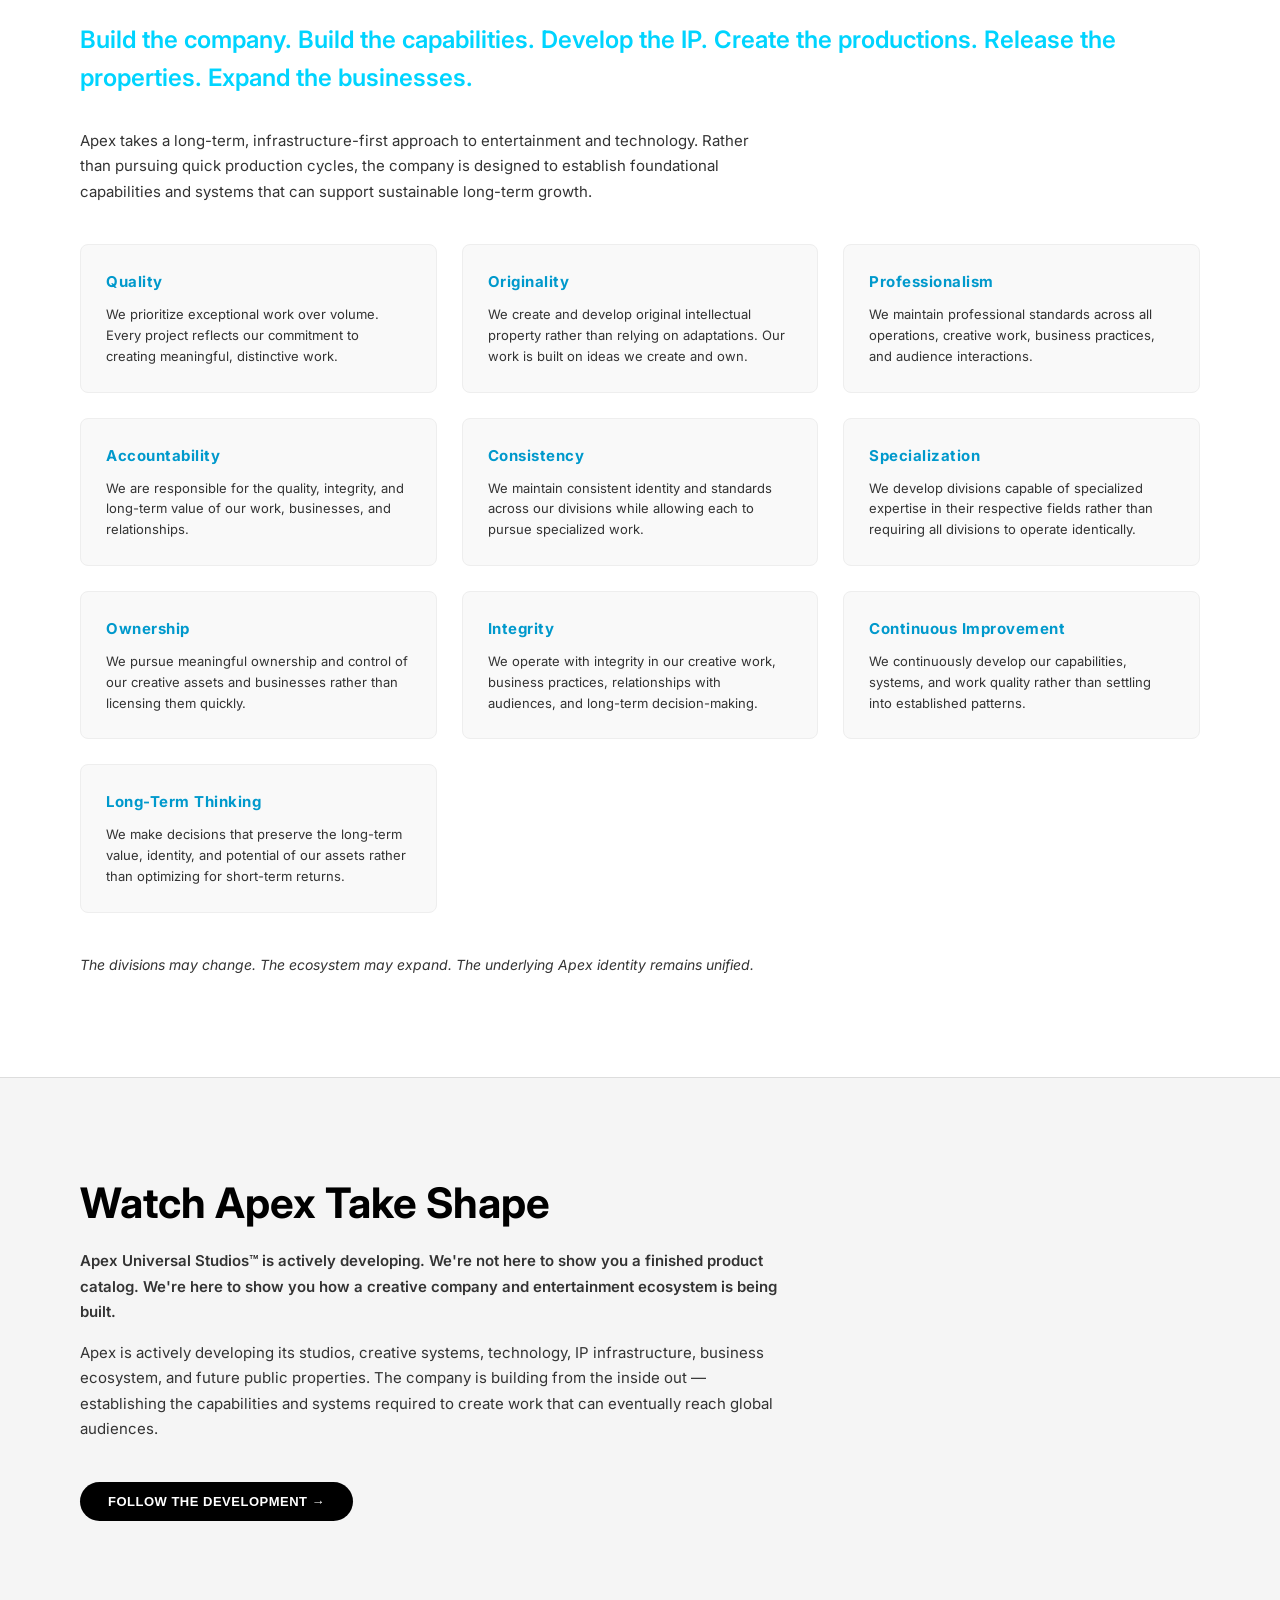
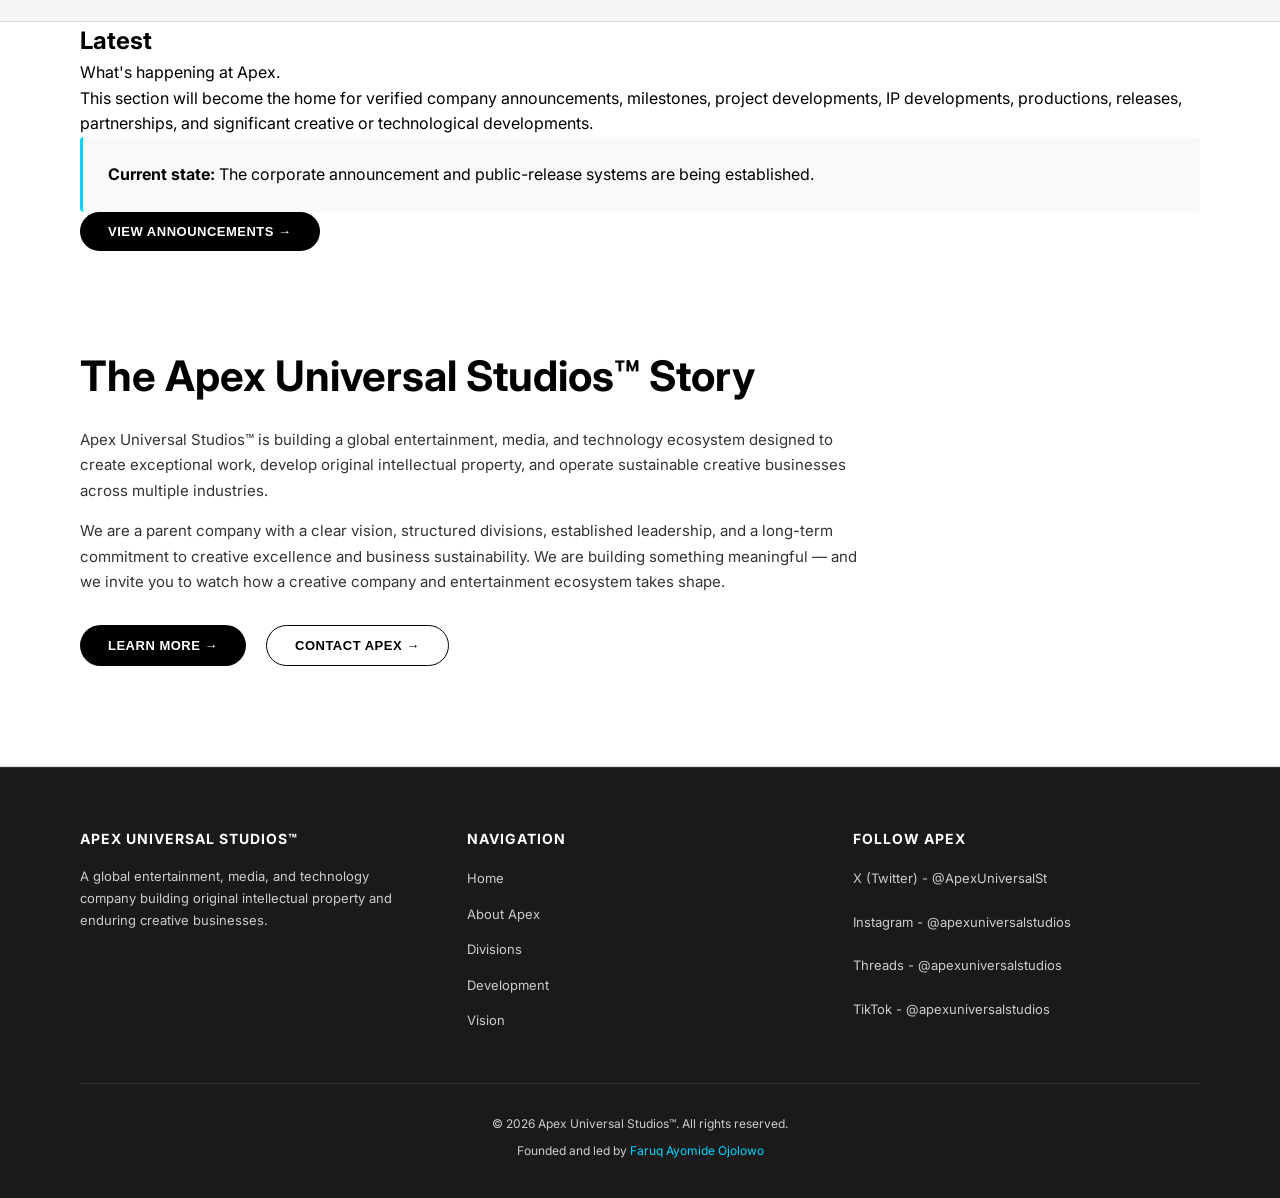
==== commit 9d60043b: "Update index.html" ====
--- a/index.html
+++ b/index.html
@@ -41,33 +41,29 @@
 
     <!-- HERO SECTION -->
     <section id="home" class="hero">
-        <div class="hero-background">
-            <div class="hero-placeholder">
-                [Background Image Placeholder]
-            </div>
-        </div>
-        <div class="hero-content">
-            <div class="hero-tag">ENTERTAINMENT / TECHNOLOGY / ORIGINAL IP</div>
-            <h1 class="hero-title">A Global Entertainment, Media, and Technology Company</h1>
-            <p class="hero-description">Apex Universal Studios™ is building a diverse ecosystem of entertainment, media, and technology businesses designed to create original intellectual property, develop specialized creative divisions, and operate sustainable long-term enterprises across multiple industries.</p>
-            <div class="hero-ctas">
-                <button class="btn btn-primary" onclick="document.getElementById('about').scrollIntoView({behavior: 'smooth'})">Explore Apex →</button>
+        <div class="hero-content-wrapper">
+            <div class="hero-text-content">
+                <div class="hero-tag">ENTERTAINMENT / TECHNOLOGY / ORIGINAL IP</div>
+                <h1 class="hero-title">A Global Entertainment, Media, and Technology Company</h1>
+                <p class="hero-description">Apex Universal Studios™ is building a diverse ecosystem of entertainment, media, and technology businesses designed to create original intellectual property, develop specialized creative divisions, and operate sustainable long-term enterprises across multiple industries.</p>
+            </div>
+            
+            <div class="hero-image-section">
+                <div class="hero-placeholder">
+                    [Background Image Placeholder]
+                </div>
+                <div class="hero-button-overlay">
+                    <button class="btn btn-primary btn-narrow" onclick="document.getElementById('about').scrollIntoView({behavior: 'smooth'})">Explore Apex →</button>
+                </div>
+            </div>
+            
+            <div class="hero-secondary-cta">
                 <button class="btn btn-secondary" onclick="document.getElementById('divisions').scrollIntoView({behavior: 'smooth'})">Our Divisions →</button>
             </div>
         </div>
     </section>
 
-    <!-- SCROLL INDICATOR -->
-    <div class="scroll-indicator-section">
-        <div class="scroll-indicator">
-            <span>SCROLL TO EXPLORE</span>
-            <svg width="20" height="20" viewBox="0 0 20 20" fill="none" stroke="currentColor">
-                <path d="M10 3v10M6 11l4 4 4-4"/>
-            </svg>
-        </div>
-    </div>
-
-    <!-- ABOUT APEX SECTION -->
+<!-- ABOUT APEX SECTION -->
     <section id="about" class="about-section">
         <div class="container">
             <h2 class="section-title">What Is Apex Universal Studios™?</h2>
@@ -380,7 +376,7 @@
             </div>
             <div class="footer-bottom">
                 <p>&copy; 2026 Apex Universal Studios™. All rights reserved.</p>
-                <p>Founded and led by <a href="https://societyloveburti.com" target="_blank" class="founder-link">Faruq Ayomide Ojolowo</a></p>
+                <p>Founded and led by <a href="https://faruqayomideojolowo.github.io" target="_blank" class="founder-link">Faruq Ayomide Ojolowo</a></p>
             </div>
         </div>
     </footer>
--- a/styles.css
+++ b/styles.css
@@ -8,15 +8,17 @@
 
 /* ROOT VARIABLES */
 :root {
-    --primary-bg: #0a0e1a;
-    --secondary-bg: #12172d;
-    --tertiary-bg: #1a202e;
+    --primary-bg: #ffffff;
+    --secondary-bg: #f5f5f5;
+    --tertiary-bg: #eeeeee;
+    --header-bg: #000000;
     --accent-color: #00d4ff;
     --accent-warm: #ff6b35;
-    --text-primary: #ffffff;
-    --text-secondary: #b0bfd4;
-    --text-tertiary: #8899b0;
-    --border-color: #1f2a42;
+    --text-primary: #000000;
+    --text-primary-light: #ffffff;
+    --text-secondary: #333333;
+    --text-tertiary: #666666;
+    --border-color: #dddddd;
     --transition: all 0.3s ease;
 }
 
@@ -33,8 +35,8 @@
 
 body {
     font-family: 'Inter', -apple-system, BlinkMacSystemFont, 'Segoe UI', sans-serif;
-    background-color: var(--primary-bg);
-    color: var(--text-primary);
+    background-color: #ffffff;
+    color: #000000;
     line-height: 1.6;
     overflow-x: hidden;
     font-size: 16px;
@@ -55,9 +57,9 @@
     position: sticky;
     top: 0;
     z-index: 1000;
-    background-color: rgba(10, 14, 26, 0.98);
+    background-color: #000000;
     backdrop-filter: blur(10px);
-    border-bottom: 1px solid var(--border-color);
+    border-bottom: 1px solid #333333;
     padding: 20px 0;
 }
 
@@ -79,14 +81,14 @@
 .logo-placeholder {
     width: 50px;
     height: 50px;
-    background-color: var(--secondary-bg);
-    border: 2px dashed var(--border-color);
+    background-color: #333333;
+    border: 2px dashed #555555;
     border-radius: 8px;
     display: flex;
     align-items: center;
     justify-content: center;
     font-size: 10px;
-    color: var(--text-tertiary);
+    color: #999999;
     font-weight: 600;
 }
 
@@ -98,7 +100,7 @@
 .logo-tagline {
     font-size: 11px;
     letter-spacing: 1px;
-    color: var(--text-secondary);
+    color: #ffffff;
     font-weight: 600;
     text-transform: uppercase;
 }
@@ -110,7 +112,7 @@
 }
 
 .nav-menu a {
-    color: var(--text-secondary);
+    color: #ffffff;
     text-decoration: none;
     font-size: 12px;
     letter-spacing: 0.5px;
@@ -150,12 +152,12 @@
         left: 0;
         right: 0;
         flex-direction: column;
-        background-color: var(--secondary-bg);
+        background-color: #1a1a1a;
         gap: 0;
         max-height: 0;
         overflow: hidden;
         transition: max-height 0.3s ease;
-        border-bottom: 1px solid var(--border-color);
+        border-bottom: 1px solid #333333;
     }
 
     .nav-menu.active {
@@ -179,6 +181,7 @@
     align-items: center;
     overflow: hidden;
     padding: 100px 0;
+    background-color: #000000;
 }
 
 .hero-background {
@@ -198,7 +201,7 @@
     display: flex;
     align-items: center;
     justify-content: center;
-    color: var(--text-tertiary);
+    color: #666666;
     font-size: 16px;
 }
 
@@ -224,12 +227,13 @@
     line-height: 1.2;
     margin-bottom: 25px;
     letter-spacing: -0.5px;
+    color: #ffffff;
 }
 
 .hero-description {
     font-size: 16px;
     line-height: 1.7;
-    color: var(--text-secondary);
+    color: #cccccc;
     margin-bottom: 35px;
     max-width: 600px;
 }
@@ -241,15 +245,21 @@
     flex-wrap: wrap;
 }
 
+/* SCROLL INDICATOR SECTION */
+.scroll-indicator-section {
+    background-color: #000000;
+    padding: 40px 0;
+    display: flex;
+    justify-content: center;
+    border-bottom: 1px solid #333333;
+}
+
 .scroll-indicator {
-    position: absolute;
-    bottom: 40px;
-    left: 0;
     display: flex;
     flex-direction: column;
     align-items: center;
     gap: 10px;
-    color: var(--text-secondary);
+    color: #ffffff;
     font-size: 10px;
     letter-spacing: 1px;
     text-transform: uppercase;
@@ -326,8 +336,8 @@
 
 .about-section {
     padding: 100px 0;
-    background-color: var(--primary-bg);
-    border-bottom: 1px solid var(--border-color);
+    background-color: #ffffff;
+    border-bottom: 1px solid #dddddd;
 }
 
 .about-grid {
@@ -337,8 +347,8 @@
 }
 
 .about-card {
-    background-color: var(--secondary-bg);
-    border: 1px solid var(--border-color);
+    background-color: #f9f9f9;
+    border: 1px solid #eeeeee;
     padding: 30px;
     border-radius: 8px;
     transition: var(--transition);
@@ -346,19 +356,19 @@
 
 .about-card:hover {
     border-color: var(--accent-color);
-    background-color: rgba(0, 212, 255, 0.02);
+    background-color: #f0f8ff;
 }
 
 .about-card h3 {
     font-size: 18px;
     margin-bottom: 15px;
     letter-spacing: 0.5px;
-    color: var(--accent-color);
+    color: #0099cc;
 }
 
 .about-card p {
     font-size: 14px;
-    color: var(--text-secondary);
+    color: #333333;
     line-height: 1.7;
     margin-bottom: 12px;
 }
@@ -373,8 +383,8 @@
 
 .divisions {
     padding: 100px 0;
-    background-color: var(--primary-bg);
-    border-bottom: 1px solid var(--border-color);
+    background-color: #f5f5f5;
+    border-bottom: 1px solid #dddddd;
 }
 
 .divisions-scroll-container {
@@ -406,8 +416,8 @@
 .division-card-scroll {
     flex-shrink: 0;
     width: 320px;
-    background-color: var(--secondary-bg);
-    border: 1px solid var(--border-color);
+    background-color: #ffffff;
+    border: 1px solid #dddddd;
     border-radius: 8px;
     overflow: hidden;
     transition: var(--transition);
@@ -415,7 +425,7 @@
 
 .division-card-scroll:hover {
     border-color: var(--accent-color);
-    box-shadow: 0 0 20px rgba(0, 212, 255, 0.1);
+    box-shadow: 0 0 20px rgba(0, 212, 255, 0.2);
     transform: translateY(-5px);
 }
 
@@ -423,11 +433,11 @@
     width: 100%;
     height: 200px;
     background: linear-gradient(135deg, rgba(0, 212, 255, 0.1) 0%, rgba(255, 107, 53, 0.05) 100%);
-    border-bottom: 1px solid var(--border-color);
+    border-bottom: 1px solid #eeeeee;
     display: flex;
     align-items: center;
     justify-content: center;
-    color: var(--text-tertiary);
+    color: #999999;
     font-size: 14px;
     font-weight: 500;
 }
@@ -441,6 +451,7 @@
     margin-bottom: 10px;
     letter-spacing: 0.5px;
     font-weight: 700;
+    color: #000000;
 }
 
 .division-status-badge {
@@ -448,14 +459,14 @@
     font-size: 10px;
     letter-spacing: 1px;
     text-transform: uppercase;
-    color: var(--accent-color);
+    color: #0099cc;
     margin-bottom: 15px;
     font-weight: 600;
 }
 
 .division-content p {
     font-size: 13px;
-    color: var(--text-secondary);
+    color: #333333;
     line-height: 1.6;
     margin-bottom: 12px;
 }
@@ -485,8 +496,8 @@
 
 .development {
     padding: 100px 0;
-    background-color: var(--primary-bg);
-    border-bottom: 1px solid var(--border-color);
+    background-color: #ffffff;
+    border-bottom: 1px solid #dddddd;
 }
 
 .development-grid {
@@ -496,8 +507,8 @@
 }
 
 .dev-card {
-    background-color: var(--secondary-bg);
-    border: 1px solid var(--border-color);
+    background-color: #f9f9f9;
+    border: 1px solid #eeeeee;
     padding: 28px;
     border-radius: 8px;
     transition: var(--transition);
@@ -505,20 +516,20 @@
 
 .dev-card:hover {
     border-color: var(--accent-color);
-    background-color: rgba(0, 212, 255, 0.02);
+    background-color: #f0f8ff;
 }
 
 .dev-card h3 {
     font-size: 16px;
     margin-bottom: 12px;
     letter-spacing: 0.5px;
-    color: var(--accent-color);
+    color: #0099cc;
     font-weight: 700;
 }
 
 .dev-card p {
     font-size: 14px;
-    color: var(--text-secondary);
+    color: #333333;
     line-height: 1.7;
 }
 
@@ -528,8 +539,8 @@
 
 .status-section {
     padding: 100px 0;
-    background-color: var(--primary-bg);
-    border-bottom: 1px solid var(--border-color);
+    background-color: #f5f5f5;
+    border-bottom: 1px solid #dddddd;
 }
 
 .status-grid {
@@ -540,8 +551,8 @@
 }
 
 .status-card {
-    background-color: var(--secondary-bg);
-    border: 1px solid var(--border-color);
+    background-color: #ffffff;
+    border: 1px solid #dddddd;
     padding: 25px;
     border-radius: 8px;
 }
@@ -549,19 +560,19 @@
 .status-card h4 {
     font-size: 15px;
     margin-bottom: 12px;
-    color: var(--accent-color);
+    color: #0099cc;
     font-weight: 700;
     letter-spacing: 0.5px;
 }
 
 .status-card p {
     font-size: 13px;
-    color: var(--text-secondary);
+    color: #333333;
     line-height: 1.6;
 }
 
 .status-note {
-    background-color: var(--secondary-bg);
+    background-color: #f9f9f9;
     border-left: 3px solid var(--accent-color);
     padding: 25px;
     border-radius: 4px;
@@ -569,7 +580,7 @@
 
 .status-note p {
     font-size: 14px;
-    color: var(--text-secondary);
+    color: #333333;
     line-height: 1.7;
 }
 
@@ -579,8 +590,8 @@
 
 .apex-approach {
     padding: 100px 0;
-    background-color: var(--secondary-bg);
-    border-bottom: 1px solid var(--border-color);
+    background-color: #ffffff;
+    border-bottom: 1px solid #dddddd;
 }
 
 .approach-subtitle {
@@ -607,8 +618,8 @@
 }
 
 .principle-card {
-    background-color: var(--primary-bg);
-    border: 1px solid var(--border-color);
+    background-color: #f9f9f9;
+    border: 1px solid #eeeeee;
     padding: 25px;
     border-radius: 8px;
     transition: var(--transition);
@@ -616,20 +627,20 @@
 
 .principle-card:hover {
     border-color: var(--accent-color);
-    background-color: rgba(0, 212, 255, 0.02);
+    background-color: #f0f8ff;
 }
 
 .principle-card h4 {
     font-size: 15px;
     margin-bottom: 10px;
-    color: var(--accent-color);
+    color: #0099cc;
     font-weight: 700;
     letter-spacing: 0.5px;
 }
 
 .principle-card p {
     font-size: 13px;
-    color: var(--text-secondary);
+    color: #333333;
     line-height: 1.6;
 }
 
@@ -648,20 +659,20 @@
 
 .building-apex {
     padding: 100px 0;
-    background-color: var(--primary-bg);
-    border-bottom: 1px solid var(--border-color);
+    background-color: #f5f5f5;
+    border-bottom: 1px solid #dddddd;
 }
 
 .building-subtitle {
     font-size: 18px;
-    color: var(--accent-color);
+    color: #0099cc;
     margin: 15px 0 25px 0;
     font-weight: 600;
 }
 
 .building-apex p {
     font-size: 15px;
-    color: var(--text-secondary);
+    color: #333333;
     max-width: 700px;
     margin-bottom: 15px;
     line-height: 1.7;
@@ -677,19 +688,20 @@
 
 .closing-cta {
     padding: 100px 0;
-    background-color: var(--secondary-bg);
-    border-bottom: 1px solid var(--border-color);
+    background-color: #ffffff;
+    border-bottom: 1px solid #dddddd;
 }
 
 .closing-cta h2 {
     font-size: 42px;
     margin-bottom: 25px;
     line-height: 1.2;
+    color: #000000;
 }
 
 .closing-cta p {
     font-size: 15px;
-    color: var(--text-secondary);
+    color: #333333;
     max-width: 800px;
     margin-bottom: 15px;
     line-height: 1.7;
@@ -707,8 +719,8 @@
    =========================== */
 
 .footer {
-    background-color: var(--secondary-bg);
-    border-top: 1px solid var(--border-color);
+    background-color: #1a1a1a;
+    border-top: 1px solid #333333;
     padding: 60px 0 30px;
 }
 
@@ -725,11 +737,12 @@
     margin-bottom: 15px;
     text-transform: uppercase;
     font-weight: 700;
+    color: #ffffff;
 }
 
 .footer-section p {
     font-size: 13px;
-    color: var(--text-secondary);
+    color: #cccccc;
     line-height: 1.7;
     margin-bottom: 10px;
 }
@@ -743,7 +756,7 @@
 }
 
 .footer-section a {
-    color: var(--text-secondary);
+    color: #cccccc;
     text-decoration: none;
     font-size: 13px;
     transition: var(--transition);
@@ -766,15 +779,25 @@
 }
 
 .footer-bottom {
-    border-top: 1px solid var(--border-color);
+    border-top: 1px solid #333333;
     padding-top: 30px;
     text-align: center;
 }
 
 .footer-bottom p {
     font-size: 12px;
-    color: var(--text-secondary);
+    color: #cccccc;
     margin-bottom: 8px;
+}
+
+.founder-link {
+    color: var(--accent-color);
+    text-decoration: none;
+    transition: var(--transition);
+}
+
+.founder-link:hover {
+    text-decoration: underline;
 }
 
 /* ===========================
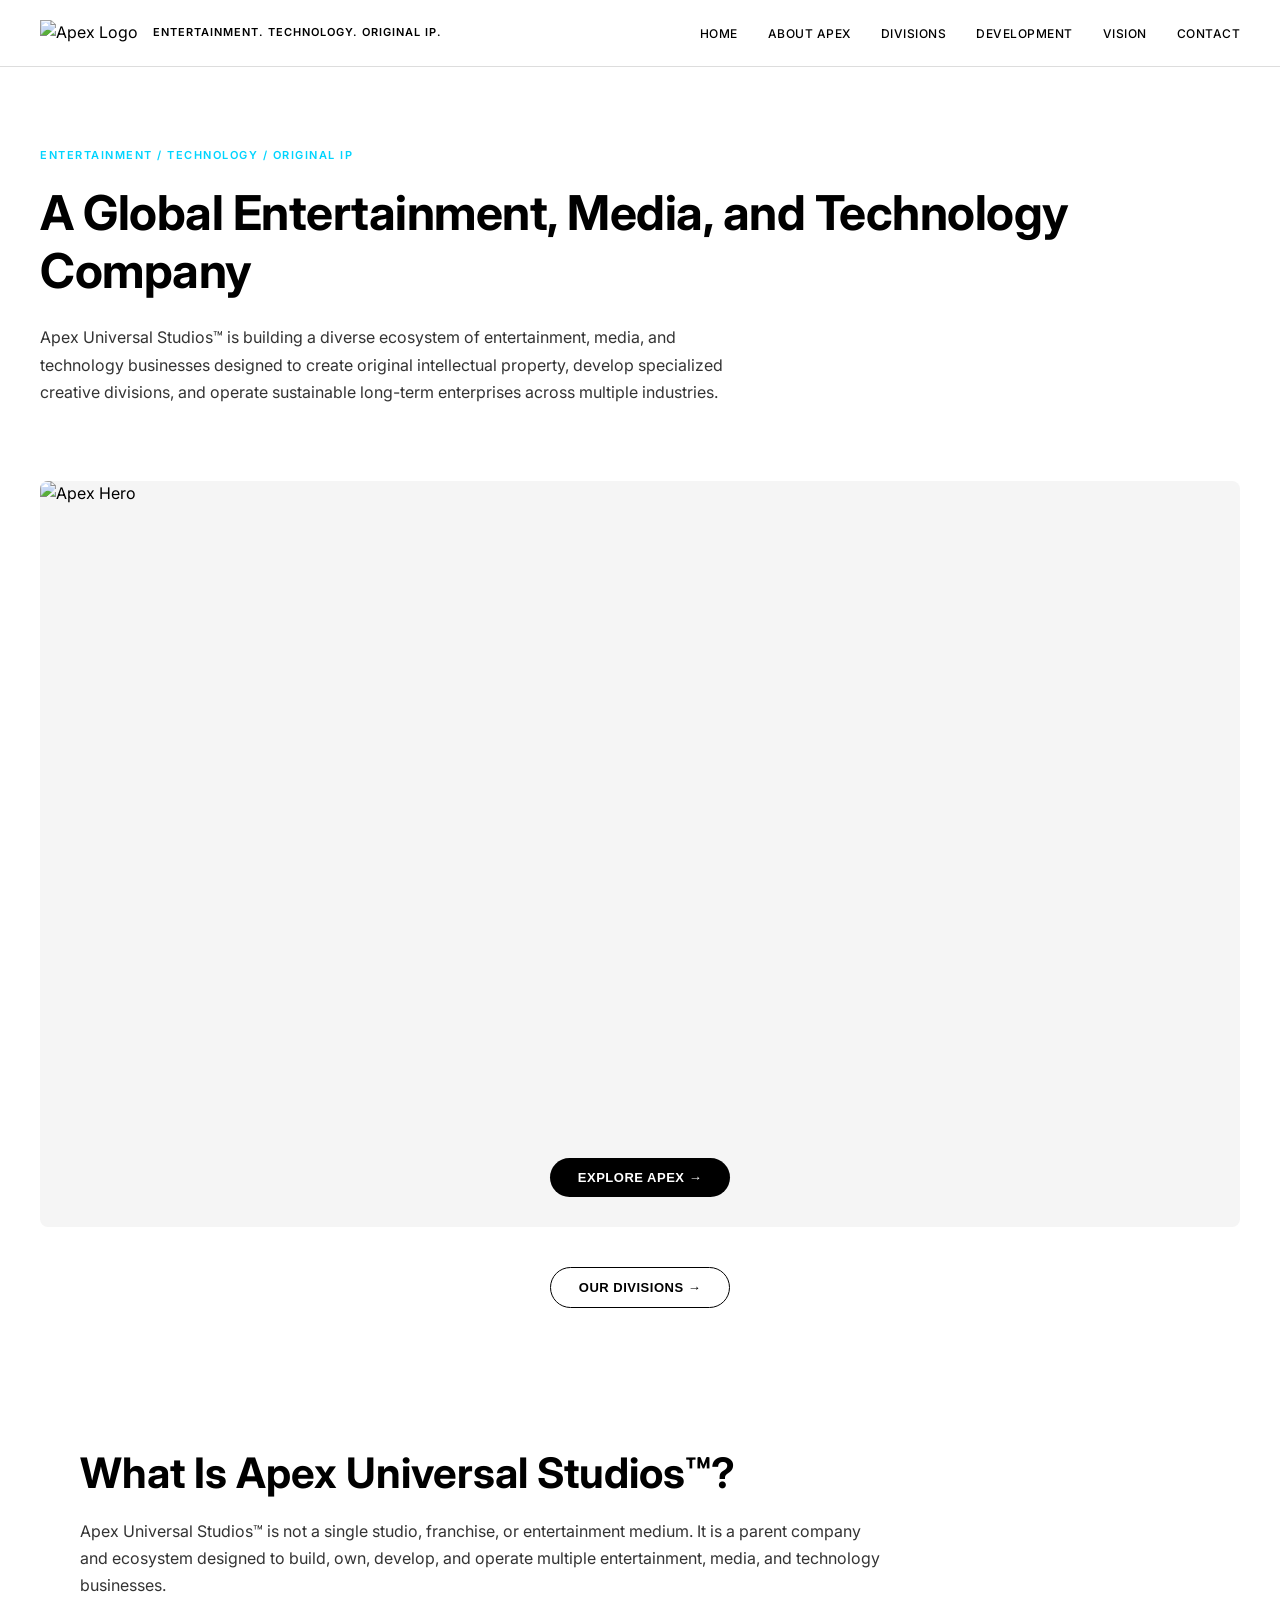
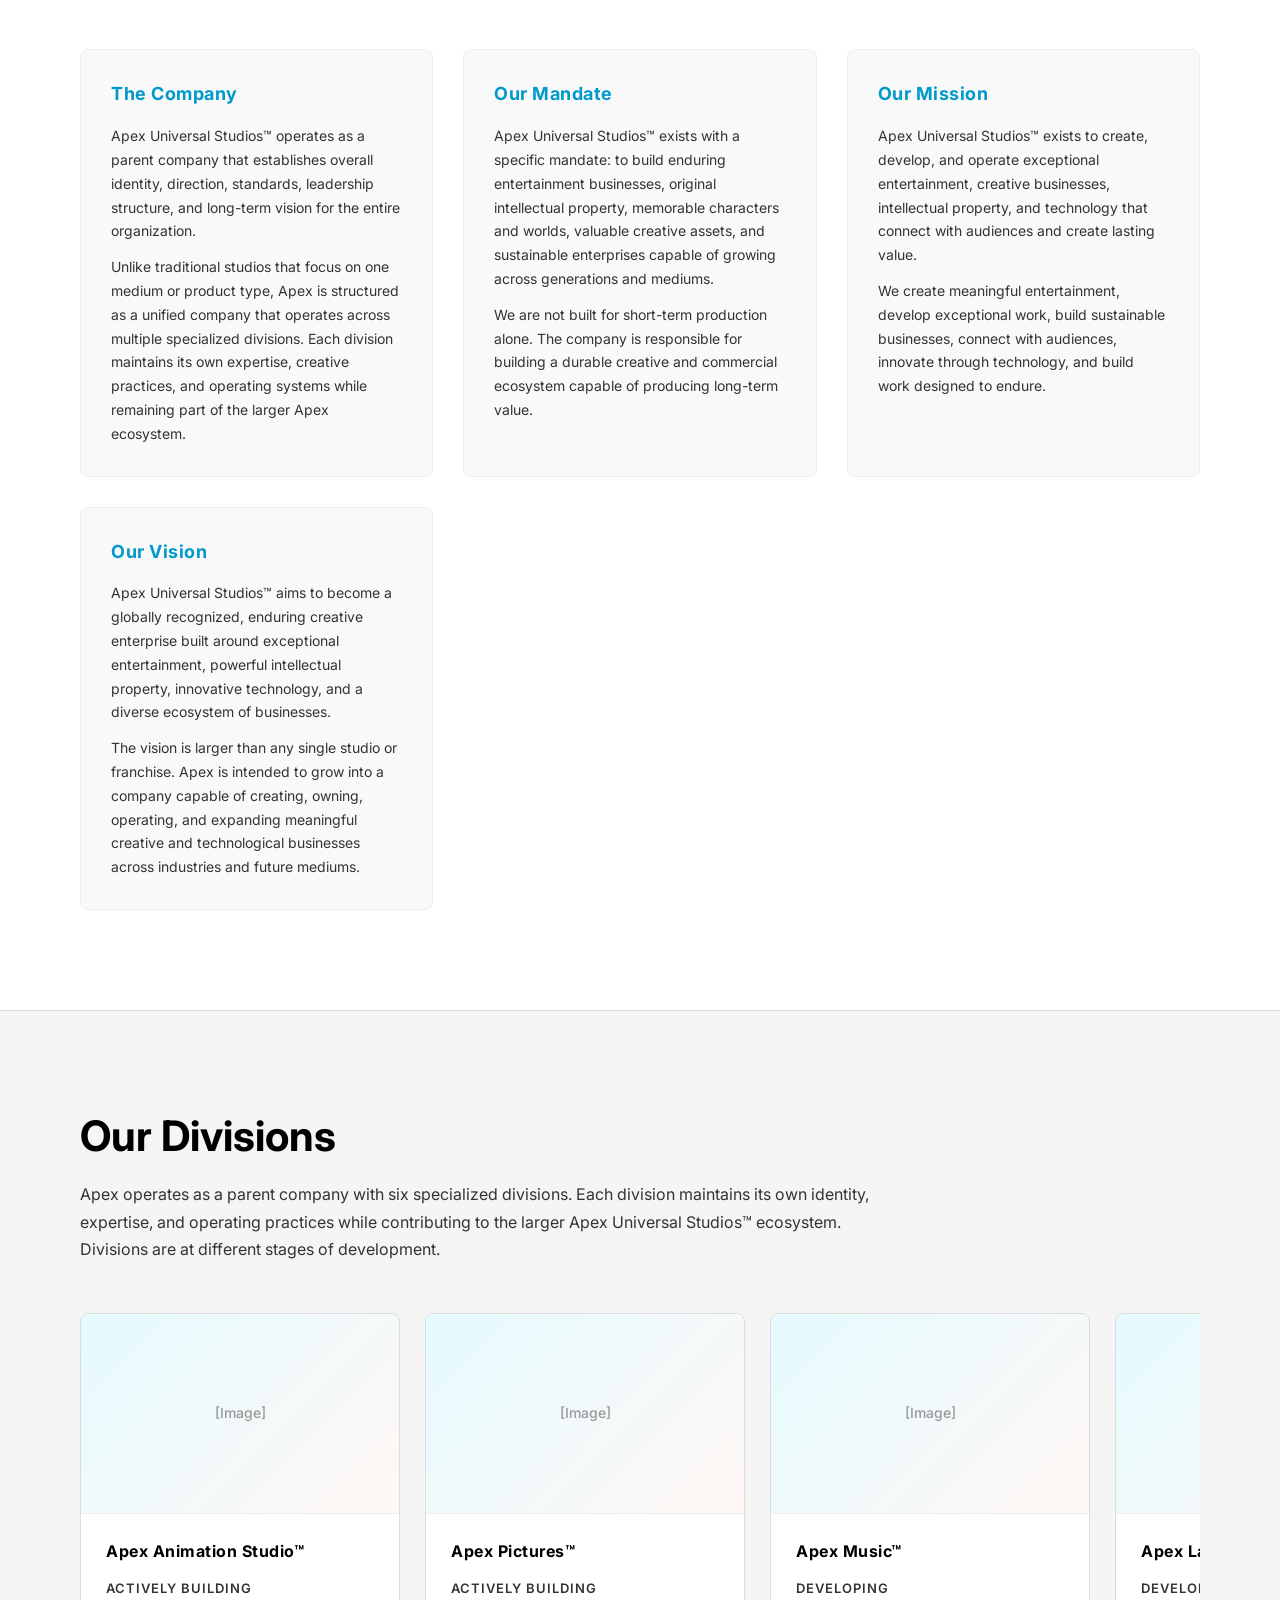
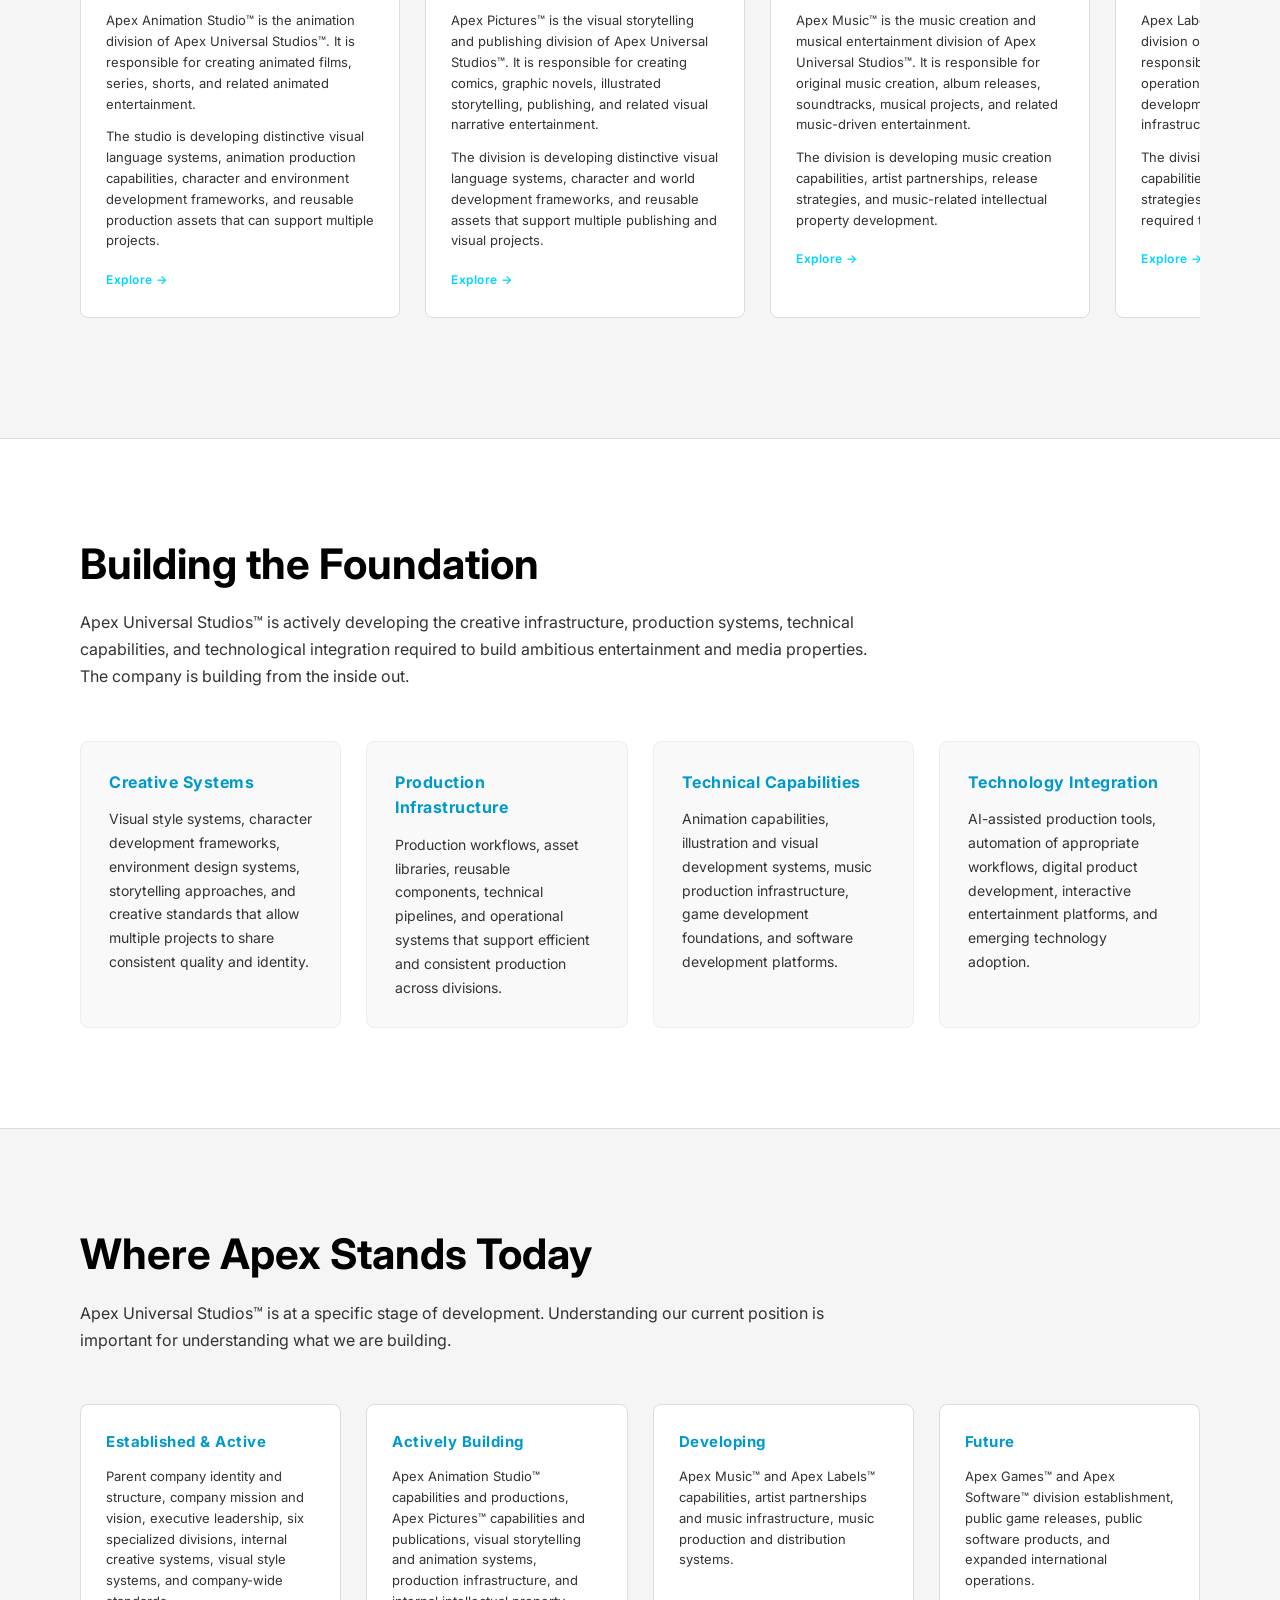
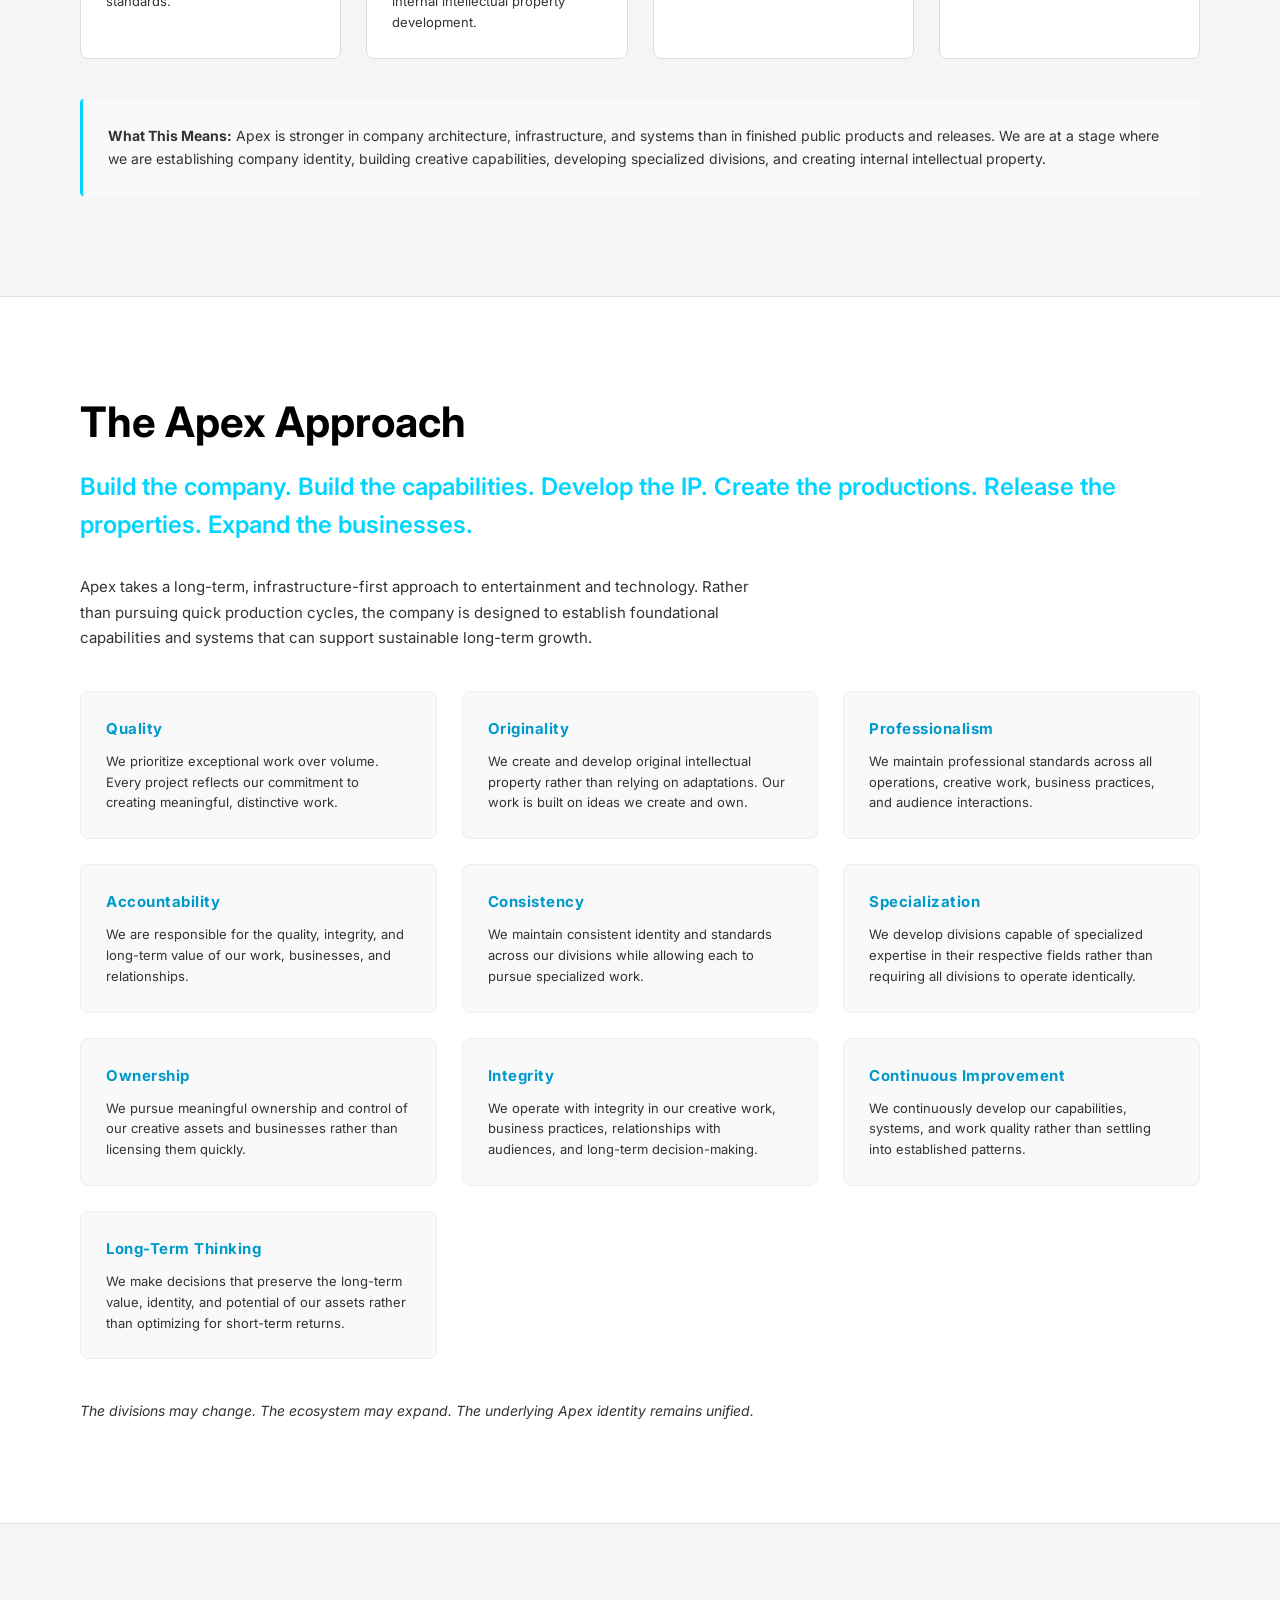
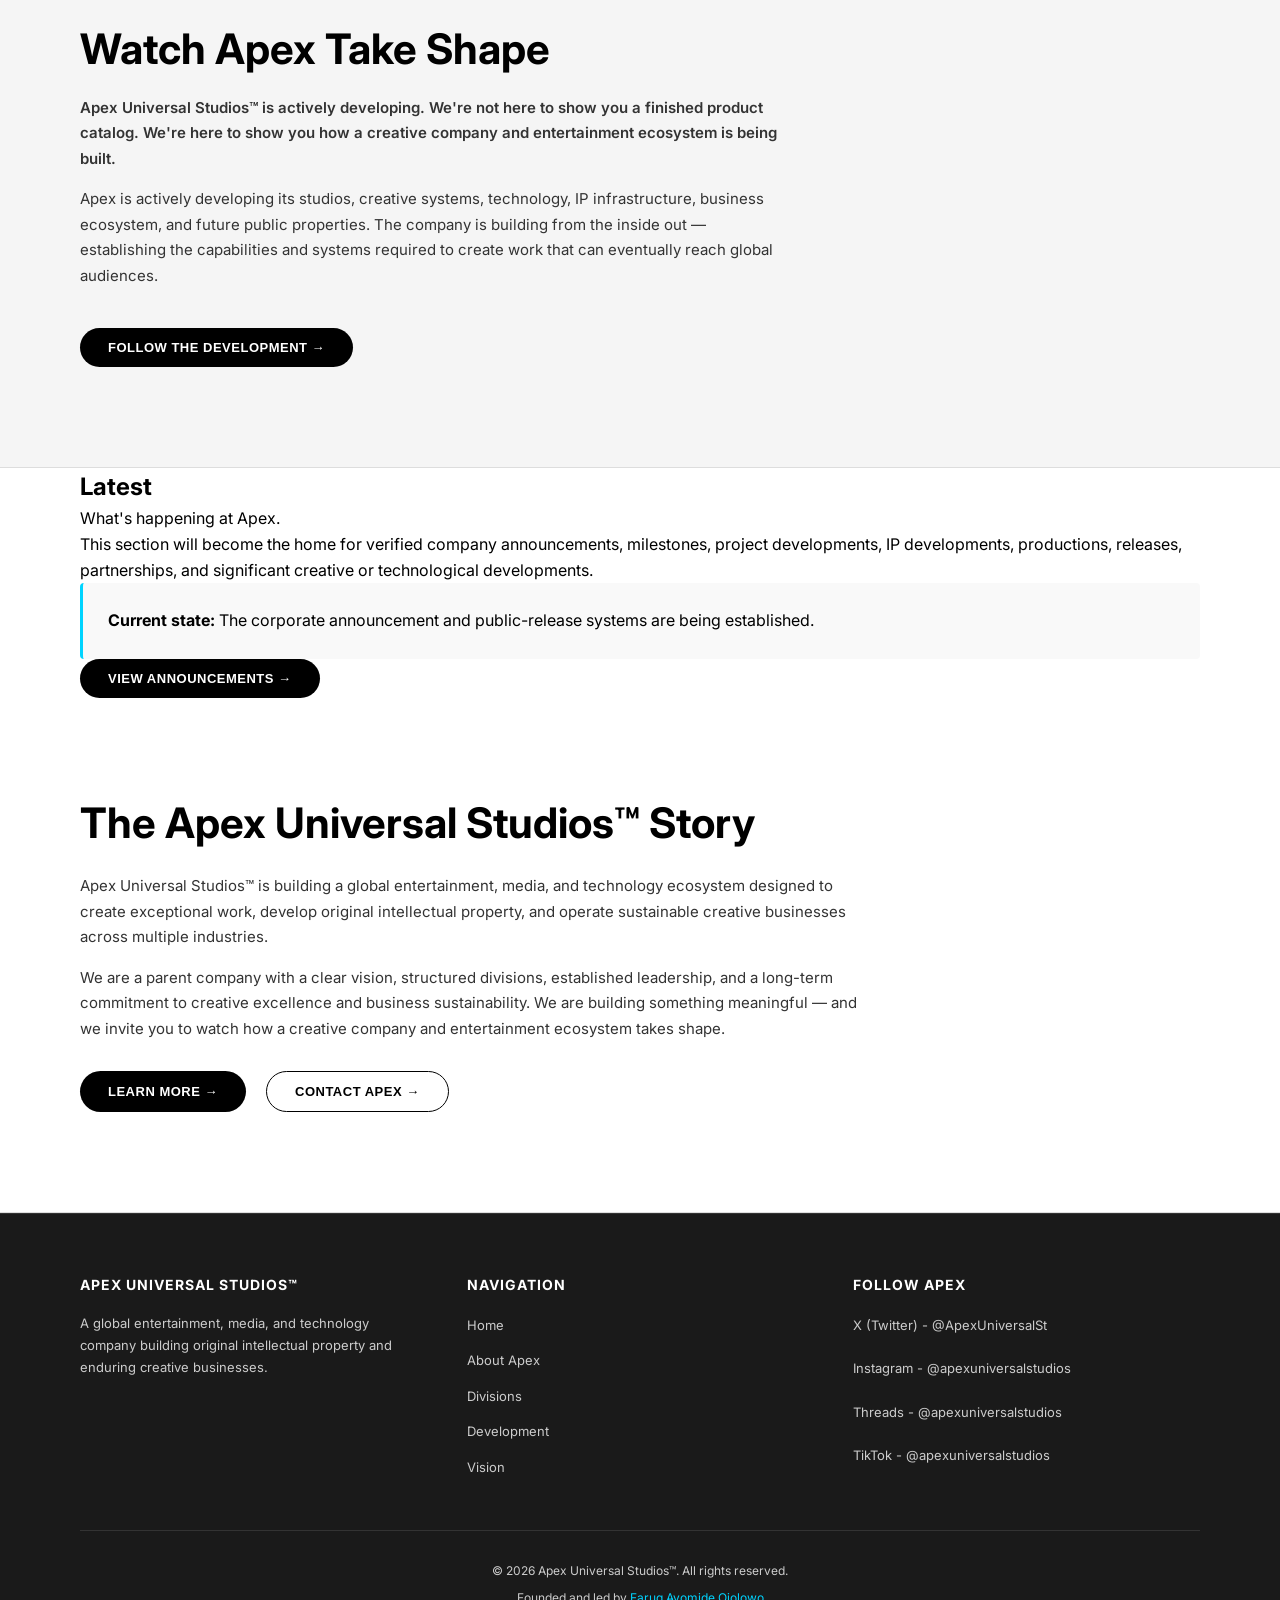
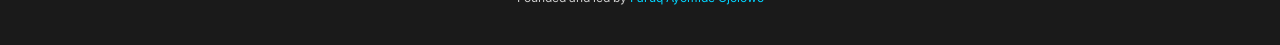
==== commit 92e6cb8b: "Update index.html" ====
--- a/index.html
+++ b/index.html
@@ -16,9 +16,7 @@
     <nav class="navbar">
         <div class="navbar-container">
             <div class="logo-area">
-                <div class="logo-placeholder">
-                    [APEX LOGO]
-                </div>
+                <img src="images/apex-logo.jpeg" alt="Apex Logo" class="logo-image">
                 <div class="logo-text-area">
                     <div class="logo-tagline">Entertainment. Technology. Original IP.</div>
                 </div>
@@ -49,9 +47,7 @@
             </div>
             
             <div class="hero-image-section">
-                <div class="hero-placeholder">
-                    [Background Image Placeholder]
-                </div>
+                <img src="images/apex-hero.jpeg" alt="Apex Hero" class="hero-image">
                 <div class="hero-button-overlay">
                     <button class="btn btn-primary btn-narrow" onclick="document.getElementById('about').scrollIntoView({behavior: 'smooth'})">Explore Apex →</button>
                 </div>
--- a/styles.css
+++ b/styles.css
@@ -57,9 +57,9 @@
     position: sticky;
     top: 0;
     z-index: 1000;
-    background-color: #000000;
+    background-color: #ffffff;
     backdrop-filter: blur(10px);
-    border-bottom: 1px solid #333333;
+    border-bottom: 1px solid #dddddd;
     padding: 20px 0;
 }
 
@@ -81,8 +81,8 @@
 .logo-placeholder {
     width: 50px;
     height: 50px;
-    background-color: #333333;
-    border: 2px dashed #555555;
+    background-color: #f0f0f0;
+    border: 2px dashed #cccccc;
     border-radius: 8px;
     display: flex;
     align-items: center;
@@ -100,7 +100,7 @@
 .logo-tagline {
     font-size: 11px;
     letter-spacing: 1px;
-    color: #ffffff;
+    color: #000000;
     font-weight: 600;
     text-transform: uppercase;
 }
@@ -112,7 +112,7 @@
 }
 
 .nav-menu a {
-    color: #ffffff;
+    color: #000000;
     text-decoration: none;
     font-size: 12px;
     letter-spacing: 0.5px;
@@ -152,12 +152,12 @@
         left: 0;
         right: 0;
         flex-direction: column;
-        background-color: #1a1a1a;
+        background-color: #f5f5f5;
         gap: 0;
         max-height: 0;
         overflow: hidden;
         transition: max-height 0.3s ease;
-        border-bottom: 1px solid #333333;
+        border-bottom: 1px solid #dddddd;
     }
 
     .nav-menu.active {
@@ -176,39 +176,18 @@
 
 .hero {
     position: relative;
-    min-height: 90vh;
-    display: flex;
-    align-items: center;
-    overflow: hidden;
-    padding: 100px 0;
-    background-color: #000000;
-}
-
-.hero-background {
-    position: absolute;
-    top: 0;
-    left: 0;
-    width: 100%;
-    height: 100%;
-    z-index: 1;
-}
-
-.hero-placeholder {
-    width: 100%;
-    height: 100%;
-    background: linear-gradient(135deg, rgba(0, 212, 255, 0.05) 0%, rgba(255, 107, 53, 0.02) 100%);
-    border: none;
-    display: flex;
-    align-items: center;
-    justify-content: center;
-    color: #666666;
-    font-size: 16px;
-}
-
-.hero-content {
-    position: relative;
-    z-index: 2;
-    max-width: 700px;
+    padding: 0;
+    background-color: #ffffff;
+}
+
+.hero-content-wrapper {
+    max-width: 1400px;
+    margin: 0 auto;
+    padding: 0 40px;
+}
+
+.hero-text-content {
+    padding: 80px 0 40px 0;
 }
 
 .hero-tag {
@@ -216,7 +195,7 @@
     letter-spacing: 1.5px;
     text-transform: uppercase;
     color: var(--accent-color);
-    margin-bottom: 30px;
+    margin-bottom: 20px;
     display: block;
     font-weight: 600;
 }
@@ -227,16 +206,56 @@
     line-height: 1.2;
     margin-bottom: 25px;
     letter-spacing: -0.5px;
-    color: #ffffff;
+    color: #000000;
 }
 
 .hero-description {
     font-size: 16px;
     line-height: 1.7;
-    color: #cccccc;
+    color: #333333;
     margin-bottom: 35px;
-    max-width: 600px;
-}
+    max-width: 700px;
+}
+
+.hero-image-section {
+    position: relative;
+    width: 100%;
+    padding-bottom: 60%;
+    margin-bottom: 40px;
+    background-color: #f5f5f5;
+    border-radius: 8px;
+    overflow: hidden;
+}
+
+.hero-placeholder {
+    position: absolute;
+    top: 0;
+    left: 0;
+    width: 100%;
+    height: 100%;
+    background: linear-gradient(135deg, rgba(0, 212, 255, 0.05) 0%, rgba(255, 107, 53, 0.02) 100%);
+    display: flex;
+    align-items: center;
+    justify-content: center;
+    color: #999999;
+    font-size: 16px;
+    font-weight: 500;
+}
+
+.hero-button-overlay {
+    position: absolute;
+    bottom: 30px;
+    left: 50%;
+    transform: translateX(-50%);
+    z-index: 10;
+}
+
+.hero-secondary-cta {
+    padding-bottom: 40px;
+    text-align: center;
+}
+
+
 
 .hero-ctas {
     display: flex;
@@ -245,26 +264,7 @@
     flex-wrap: wrap;
 }
 
-/* SCROLL INDICATOR SECTION */
-.scroll-indicator-section {
-    background-color: #000000;
-    padding: 40px 0;
-    display: flex;
-    justify-content: center;
-    border-bottom: 1px solid #333333;
-}
-
-.scroll-indicator {
-    display: flex;
-    flex-direction: column;
-    align-items: center;
-    gap: 10px;
-    color: #ffffff;
-    font-size: 10px;
-    letter-spacing: 1px;
-    text-transform: uppercase;
-    animation: bounce 2s infinite;
-}
+
 
 @keyframes bounce {
     0%, 100% { transform: translateY(0); }
@@ -311,6 +311,11 @@
     color: var(--accent-color);
 }
 
+.btn-narrow {
+    padding: 12px 24px;
+    min-width: 180px;
+}
+
 /* ===========================
    SECTION HEADERS
    =========================== */
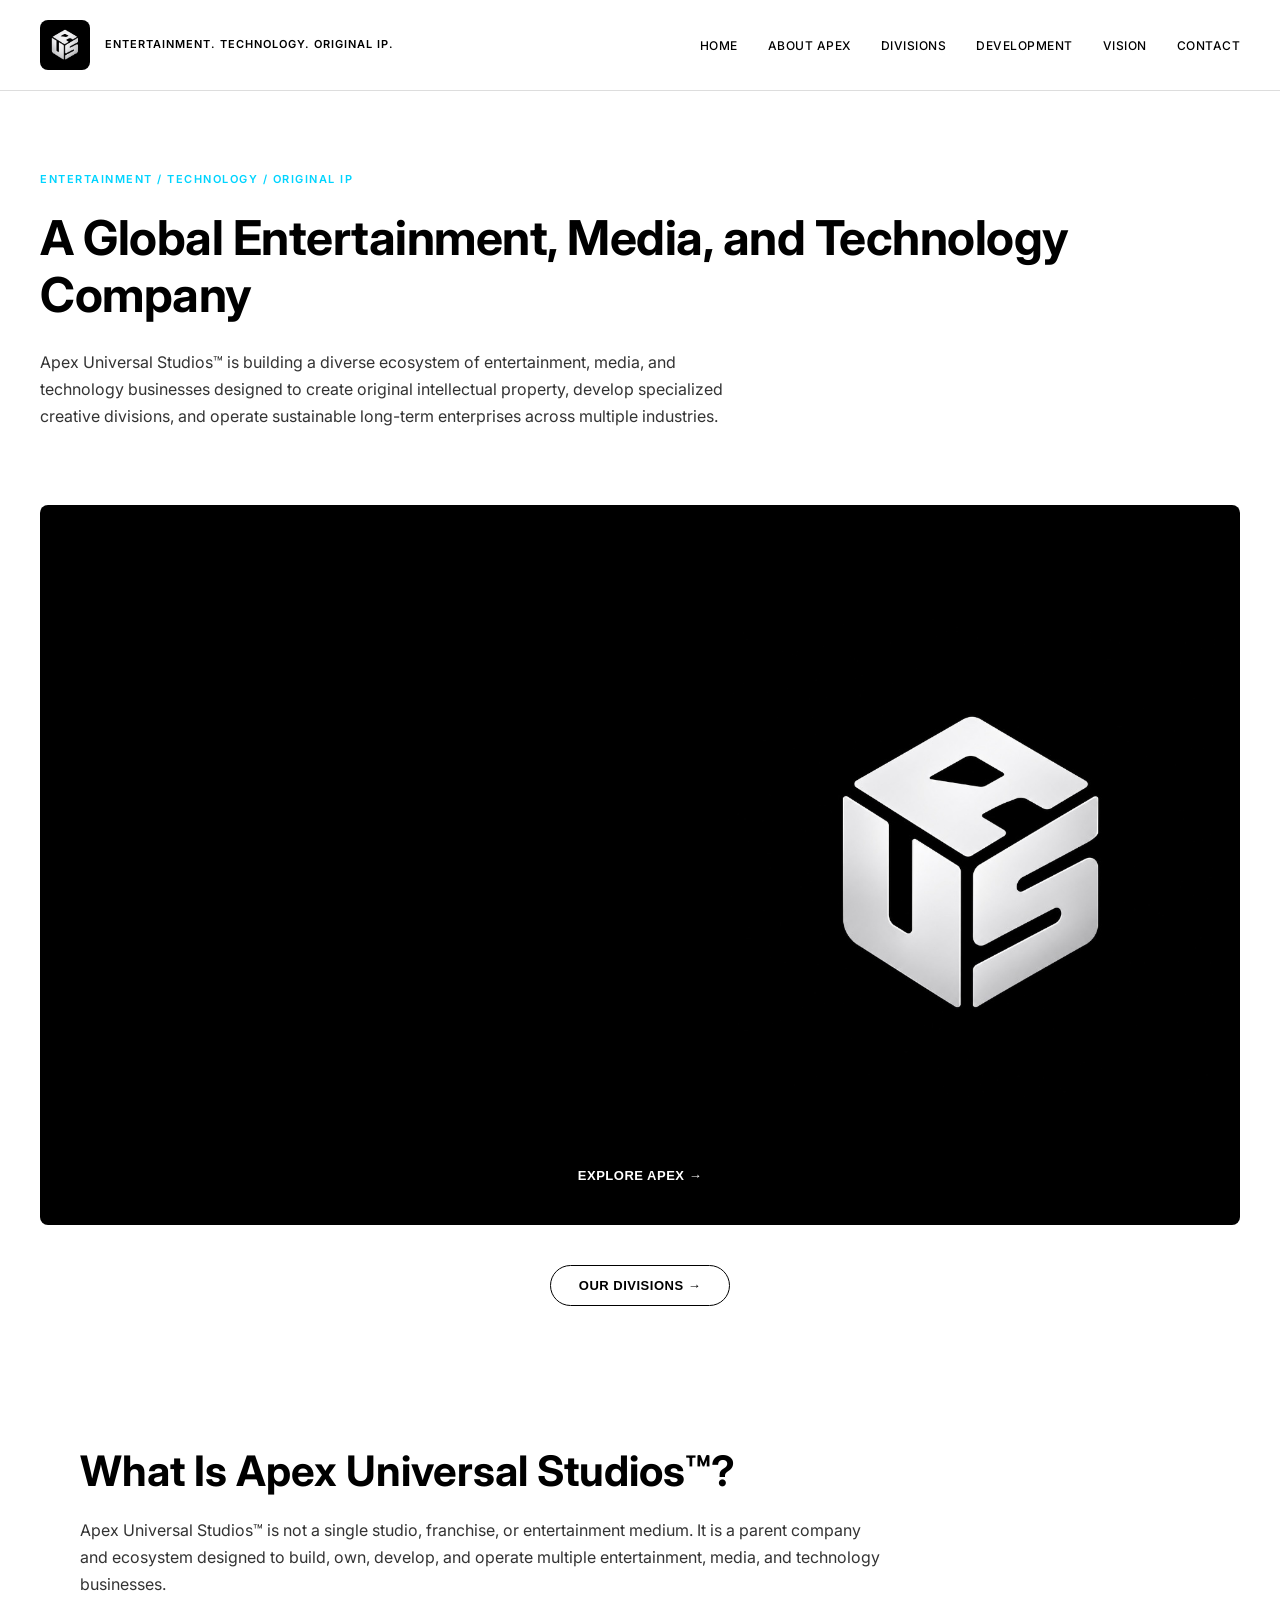
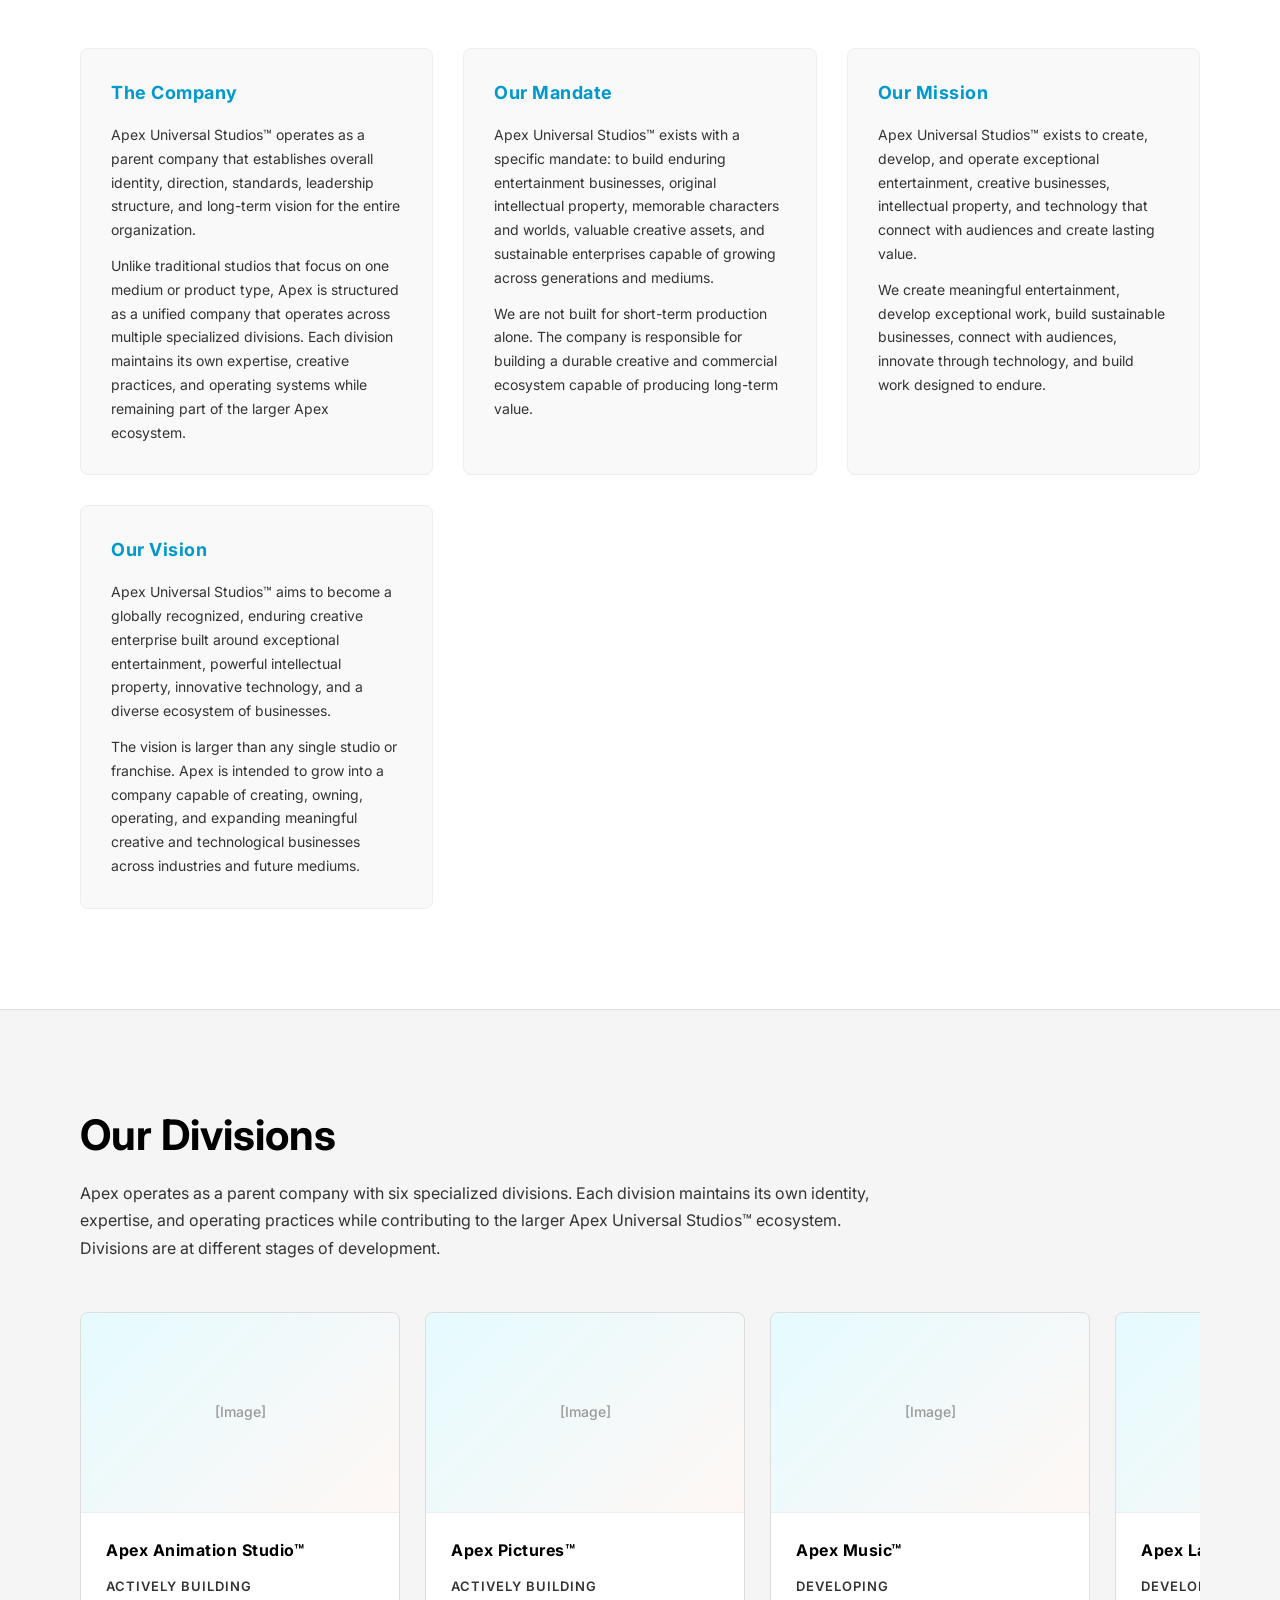
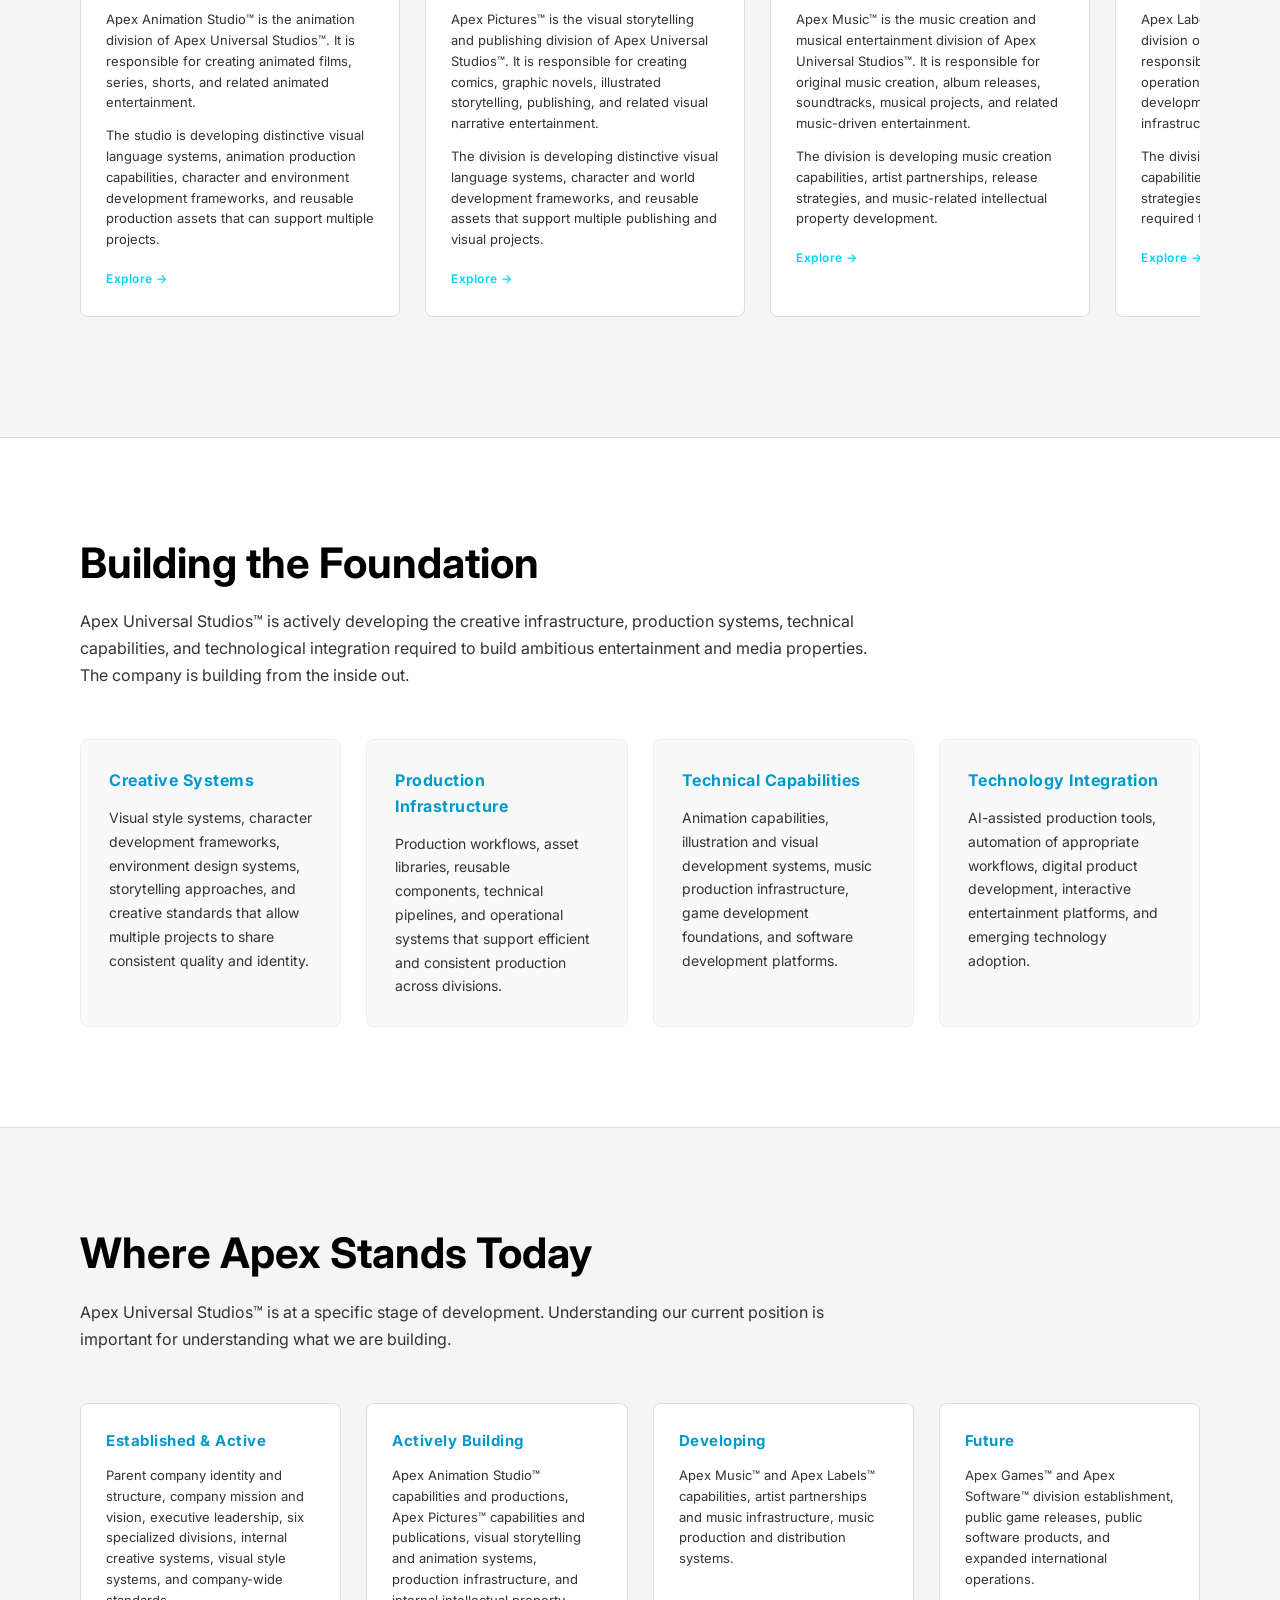
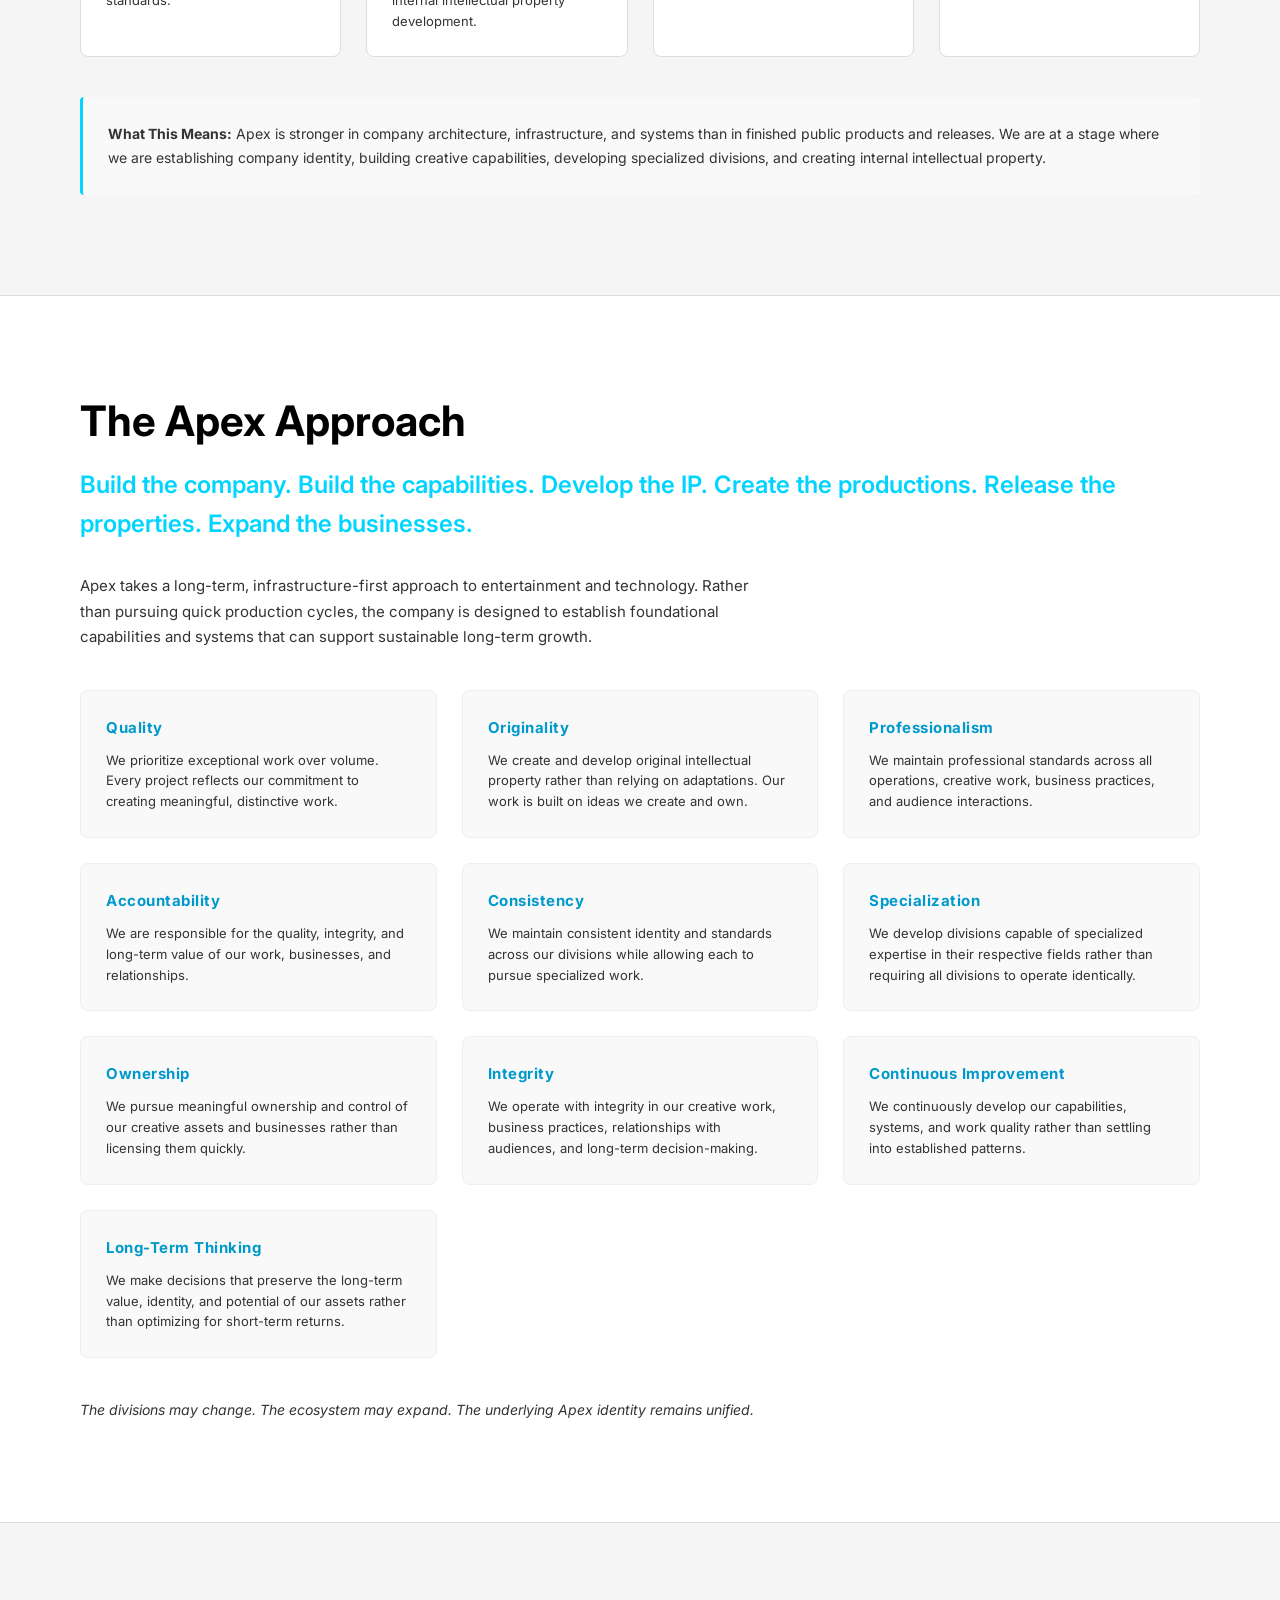
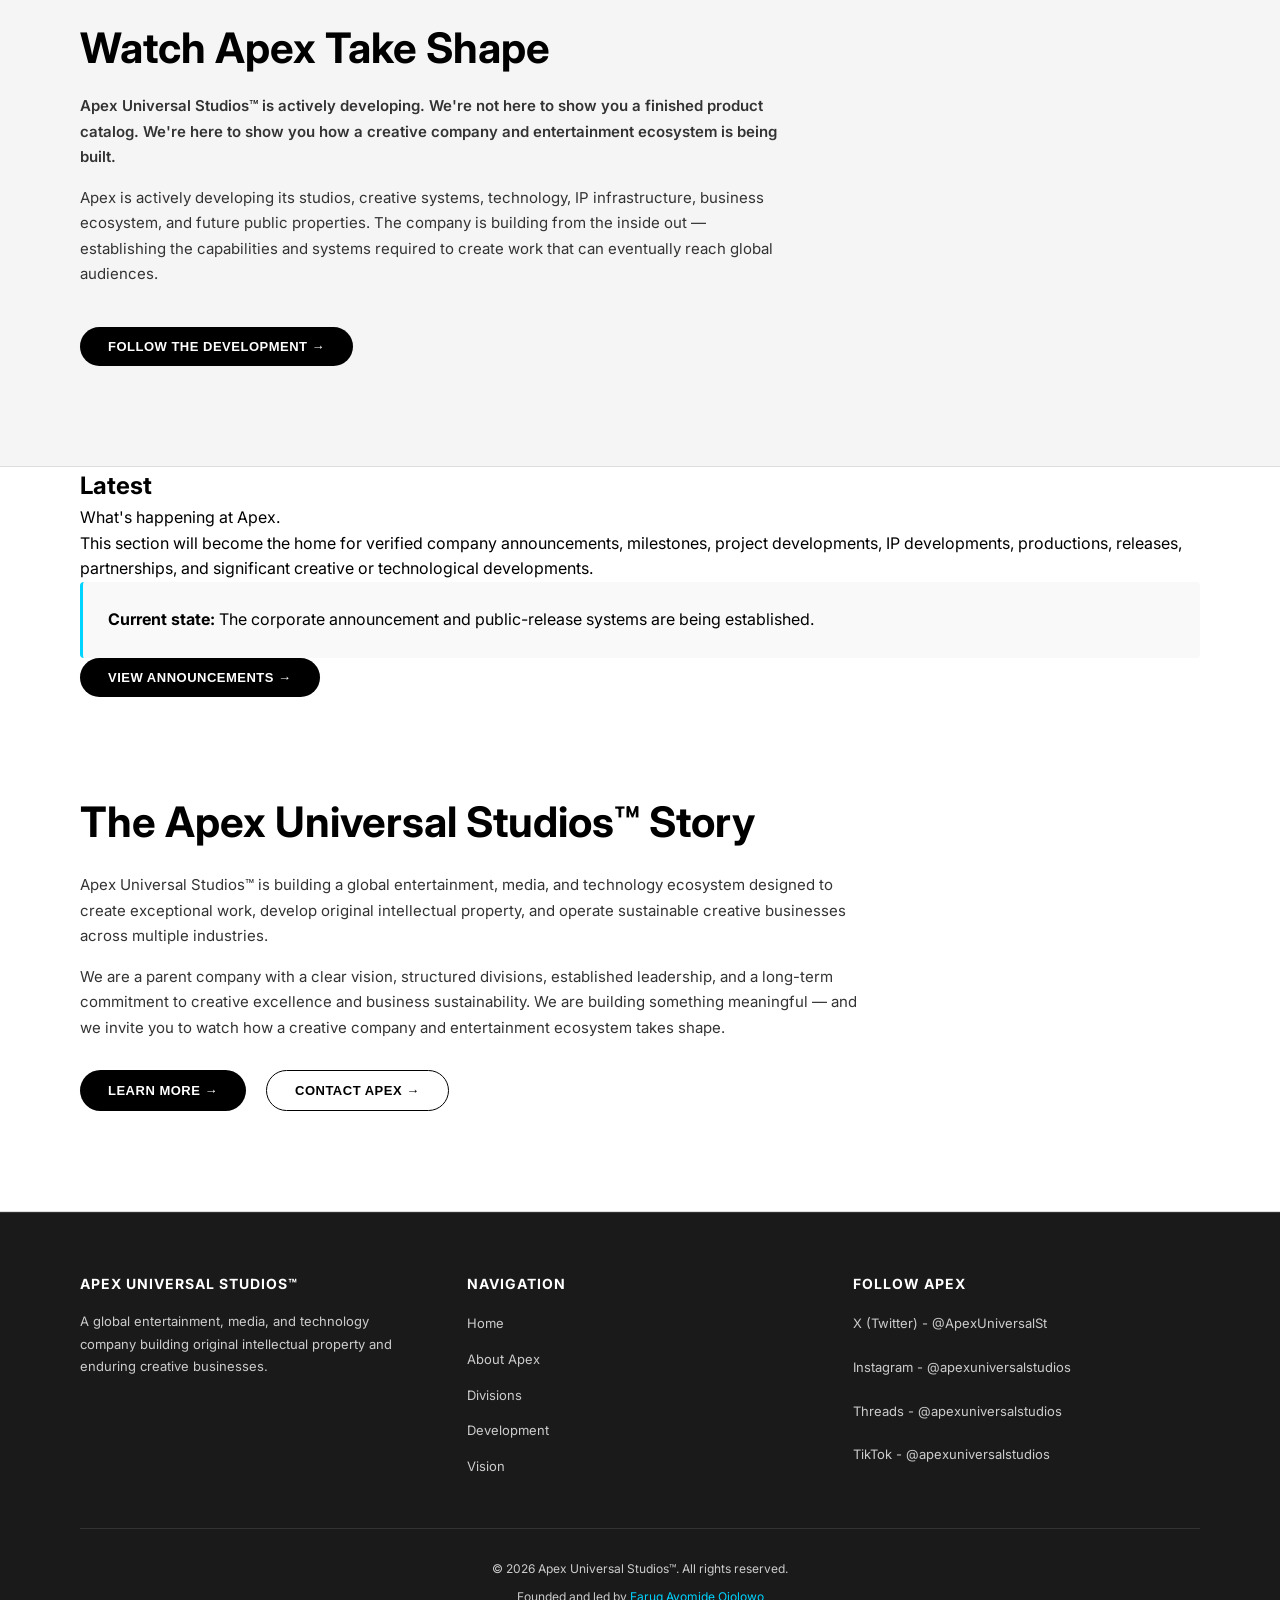
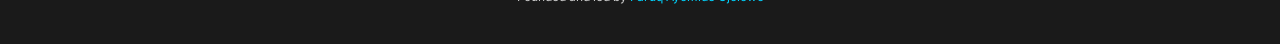
==== commit d0c71c5a: "Update index.html" ====
--- a/index.html
+++ b/index.html
@@ -16,7 +16,7 @@
     <nav class="navbar">
         <div class="navbar-container">
             <div class="logo-area">
-                <img src="images/apex-logo.jpeg" alt="Apex Logo" class="logo-image">
+                <img src="apex-logo.jpeg" alt="Apex Logo" class="logo-image">
                 <div class="logo-text-area">
                     <div class="logo-tagline">Entertainment. Technology. Original IP.</div>
                 </div>
@@ -47,7 +47,7 @@
             </div>
             
             <div class="hero-image-section">
-                <img src="images/apex-hero.jpeg" alt="Apex Hero" class="hero-image">
+                <img src="apex-hero.jpeg" alt="Apex Hero" class="hero-image">
                 <div class="hero-button-overlay">
                     <button class="btn btn-primary btn-narrow" onclick="document.getElementById('about').scrollIntoView({behavior: 'smooth'})">Explore Apex →</button>
                 </div>
--- a/styles.css
+++ b/styles.css
@@ -78,18 +78,11 @@
     gap: 15px;
 }
 
-.logo-placeholder {
+.logo-image {
     width: 50px;
     height: 50px;
-    background-color: #f0f0f0;
-    border: 2px dashed #cccccc;
+    object-fit: contain;
     border-radius: 8px;
-    display: flex;
-    align-items: center;
-    justify-content: center;
-    font-size: 10px;
-    color: #999999;
-    font-weight: 600;
 }
 
 .logo-text-area {
@@ -225,6 +218,15 @@
     background-color: #f5f5f5;
     border-radius: 8px;
     overflow: hidden;
+}
+
+.hero-image {
+    position: absolute;
+    top: 0;
+    left: 0;
+    width: 100%;
+    height: 100%;
+    object-fit: cover;
 }
 
 .hero-placeholder {
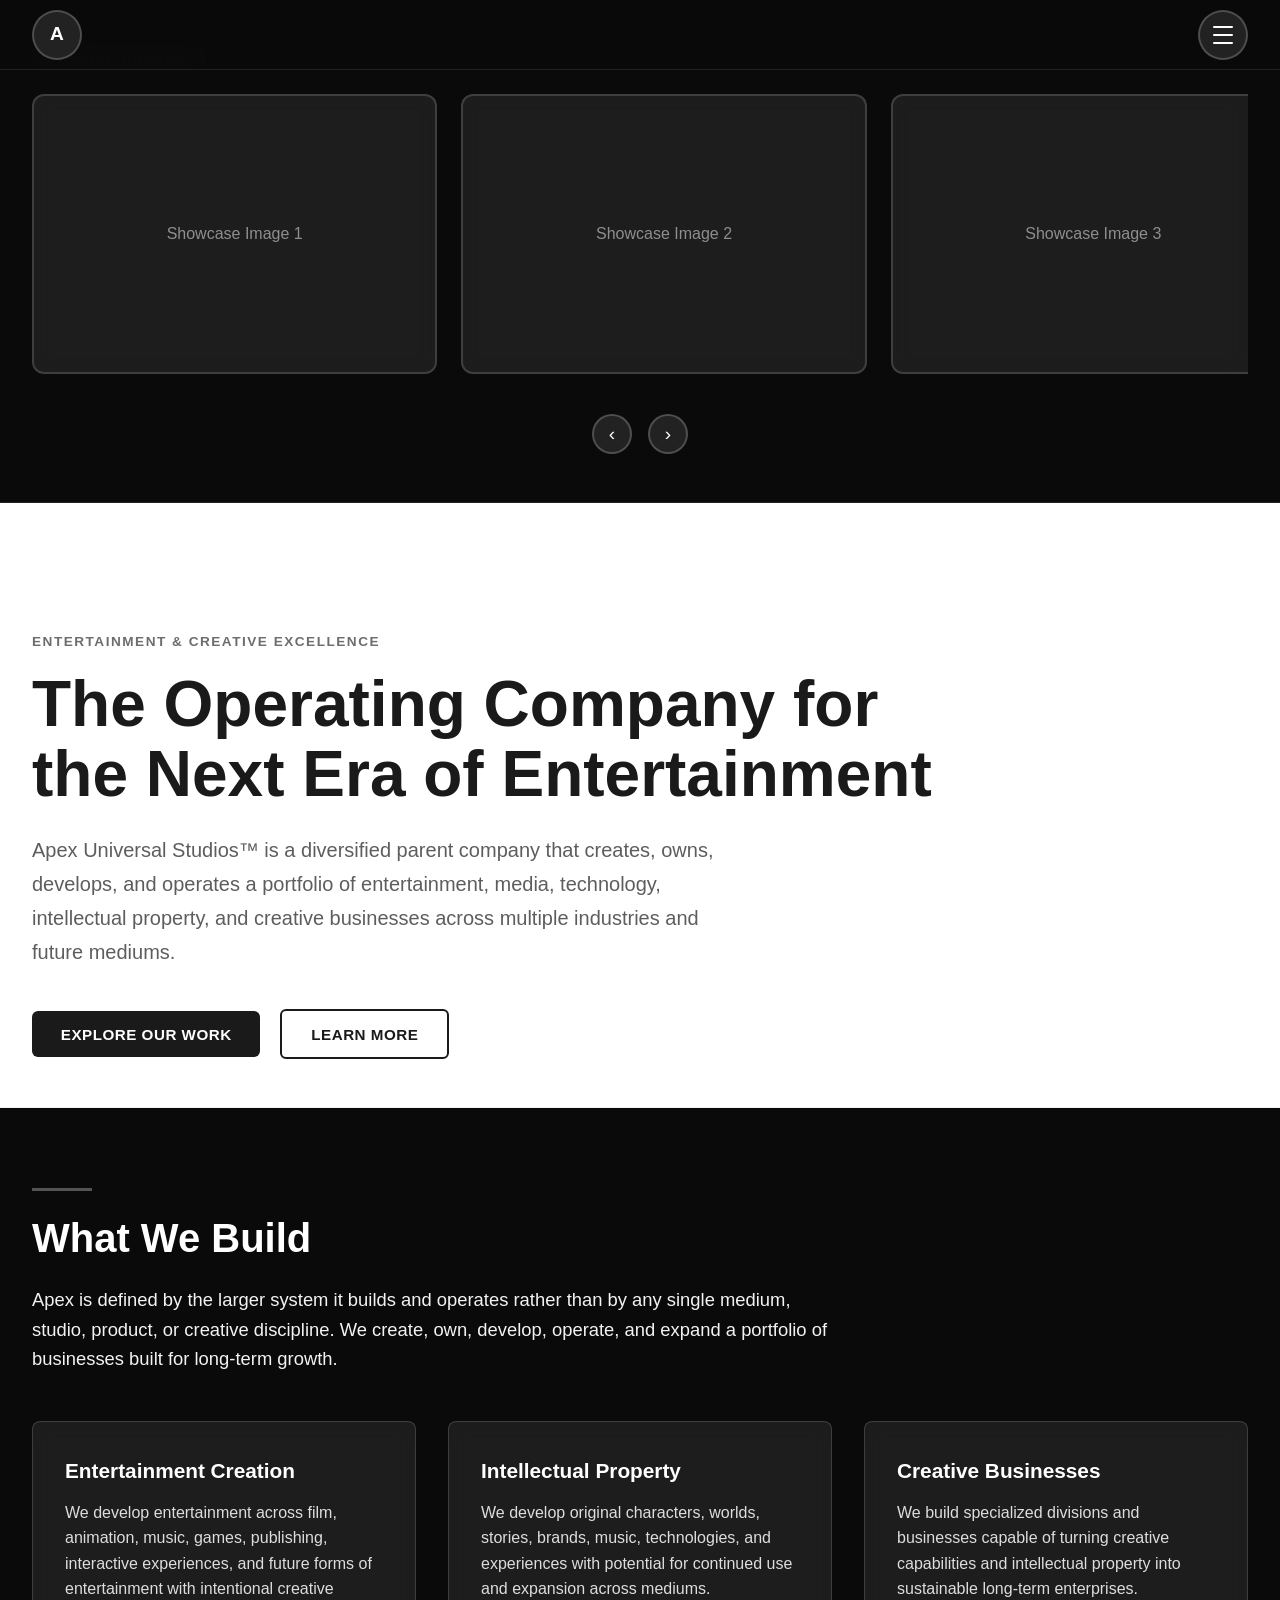
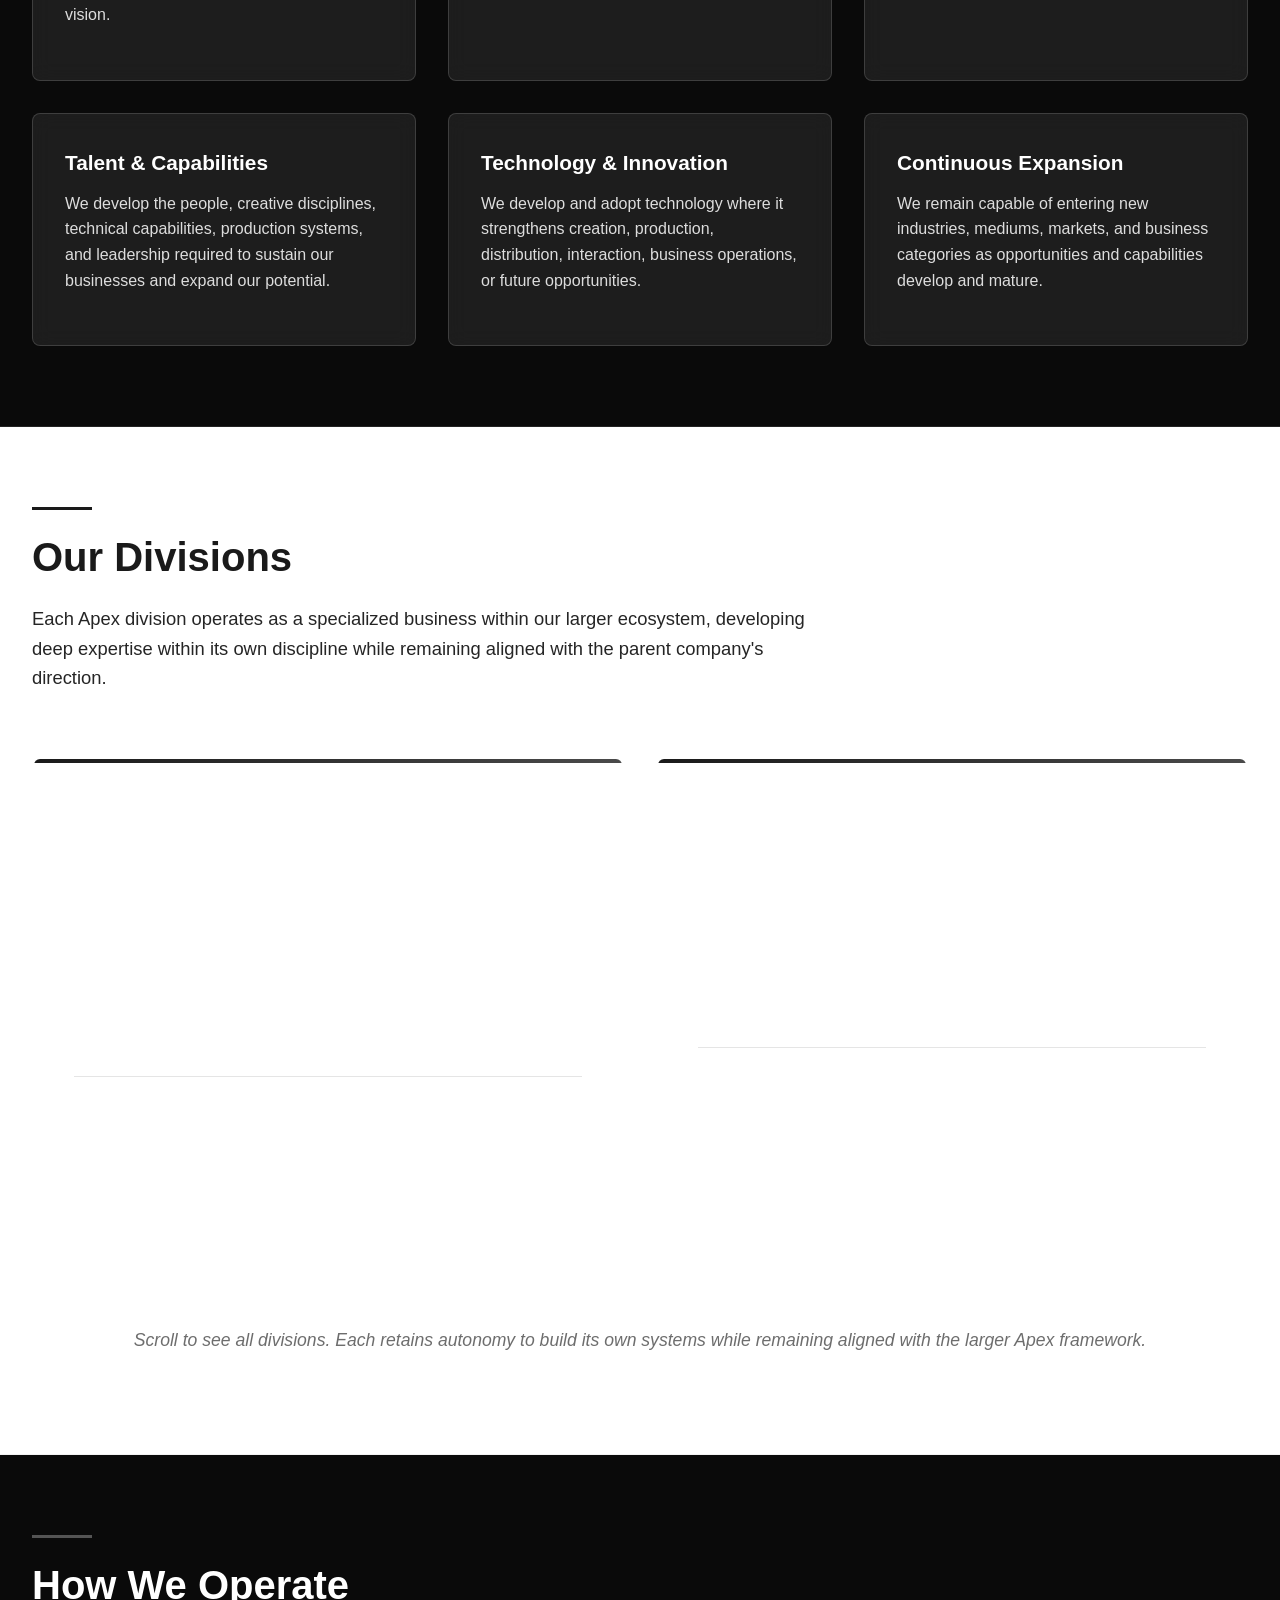
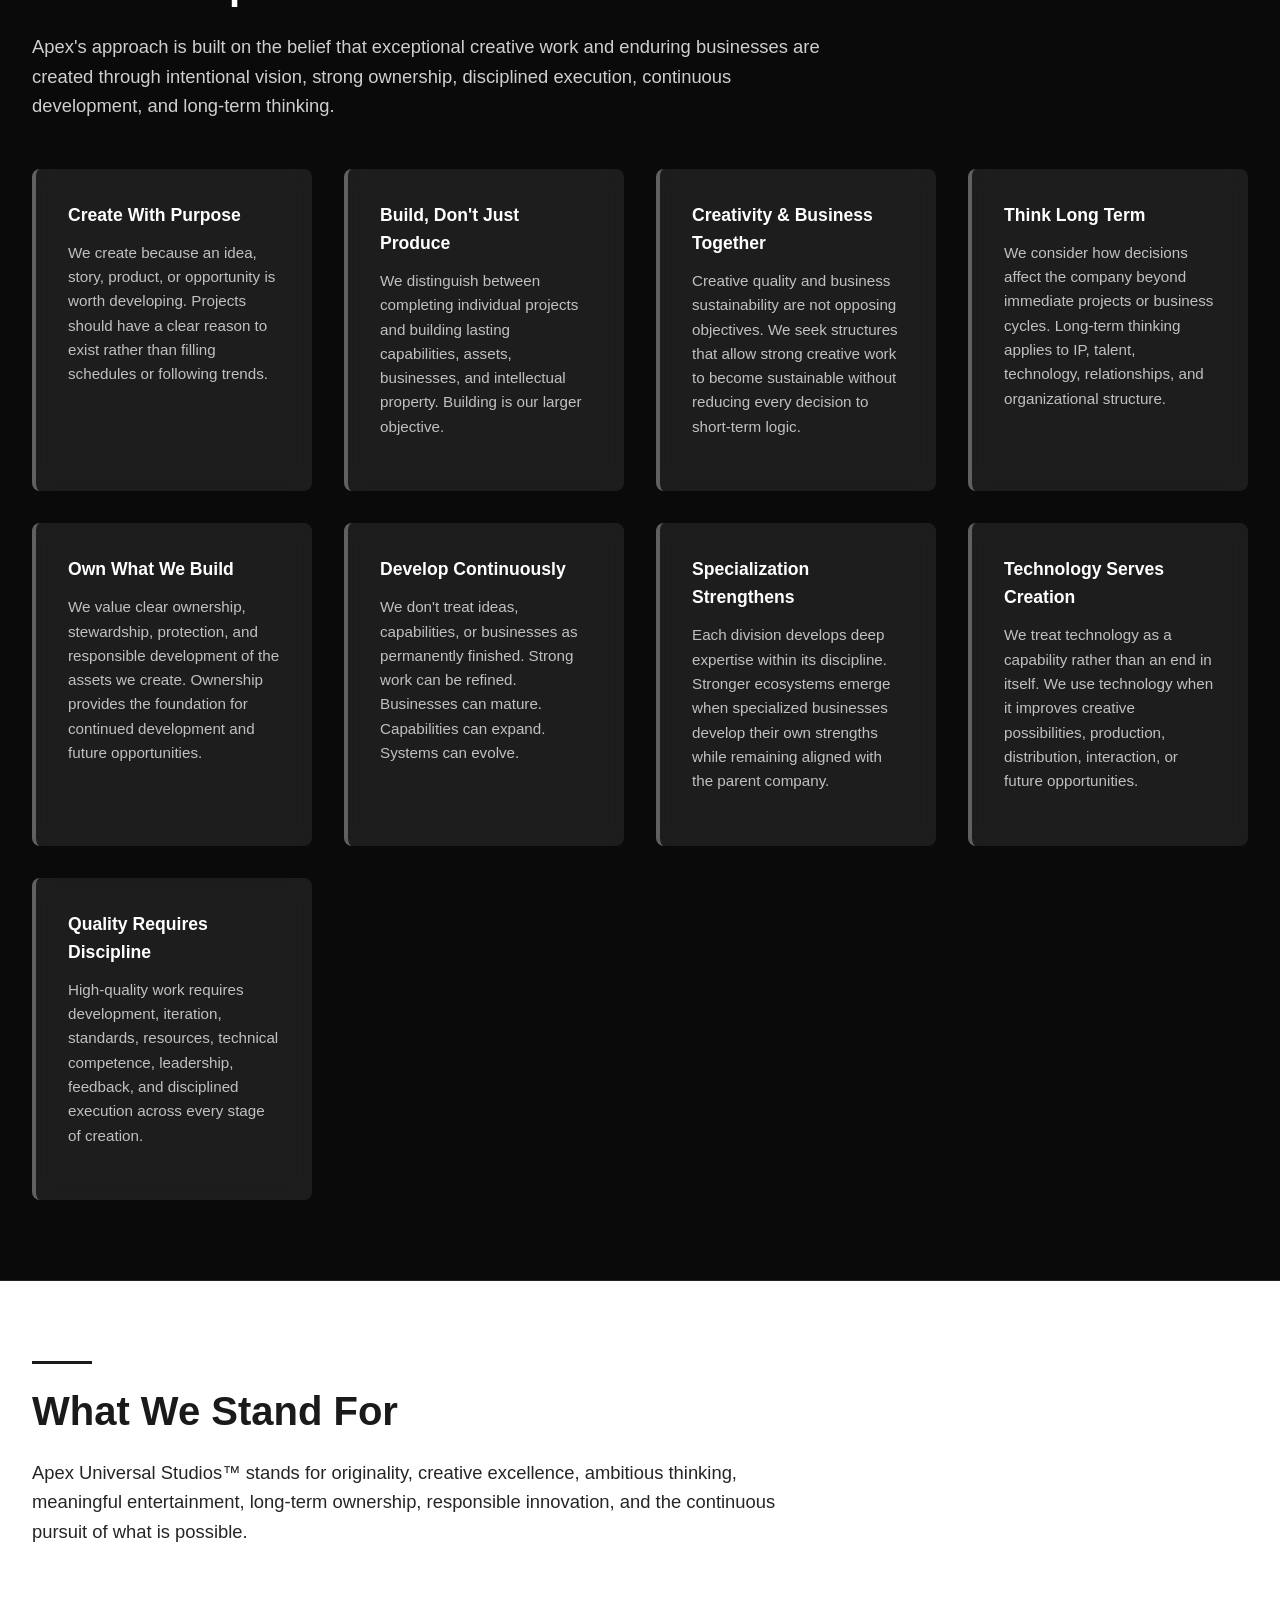
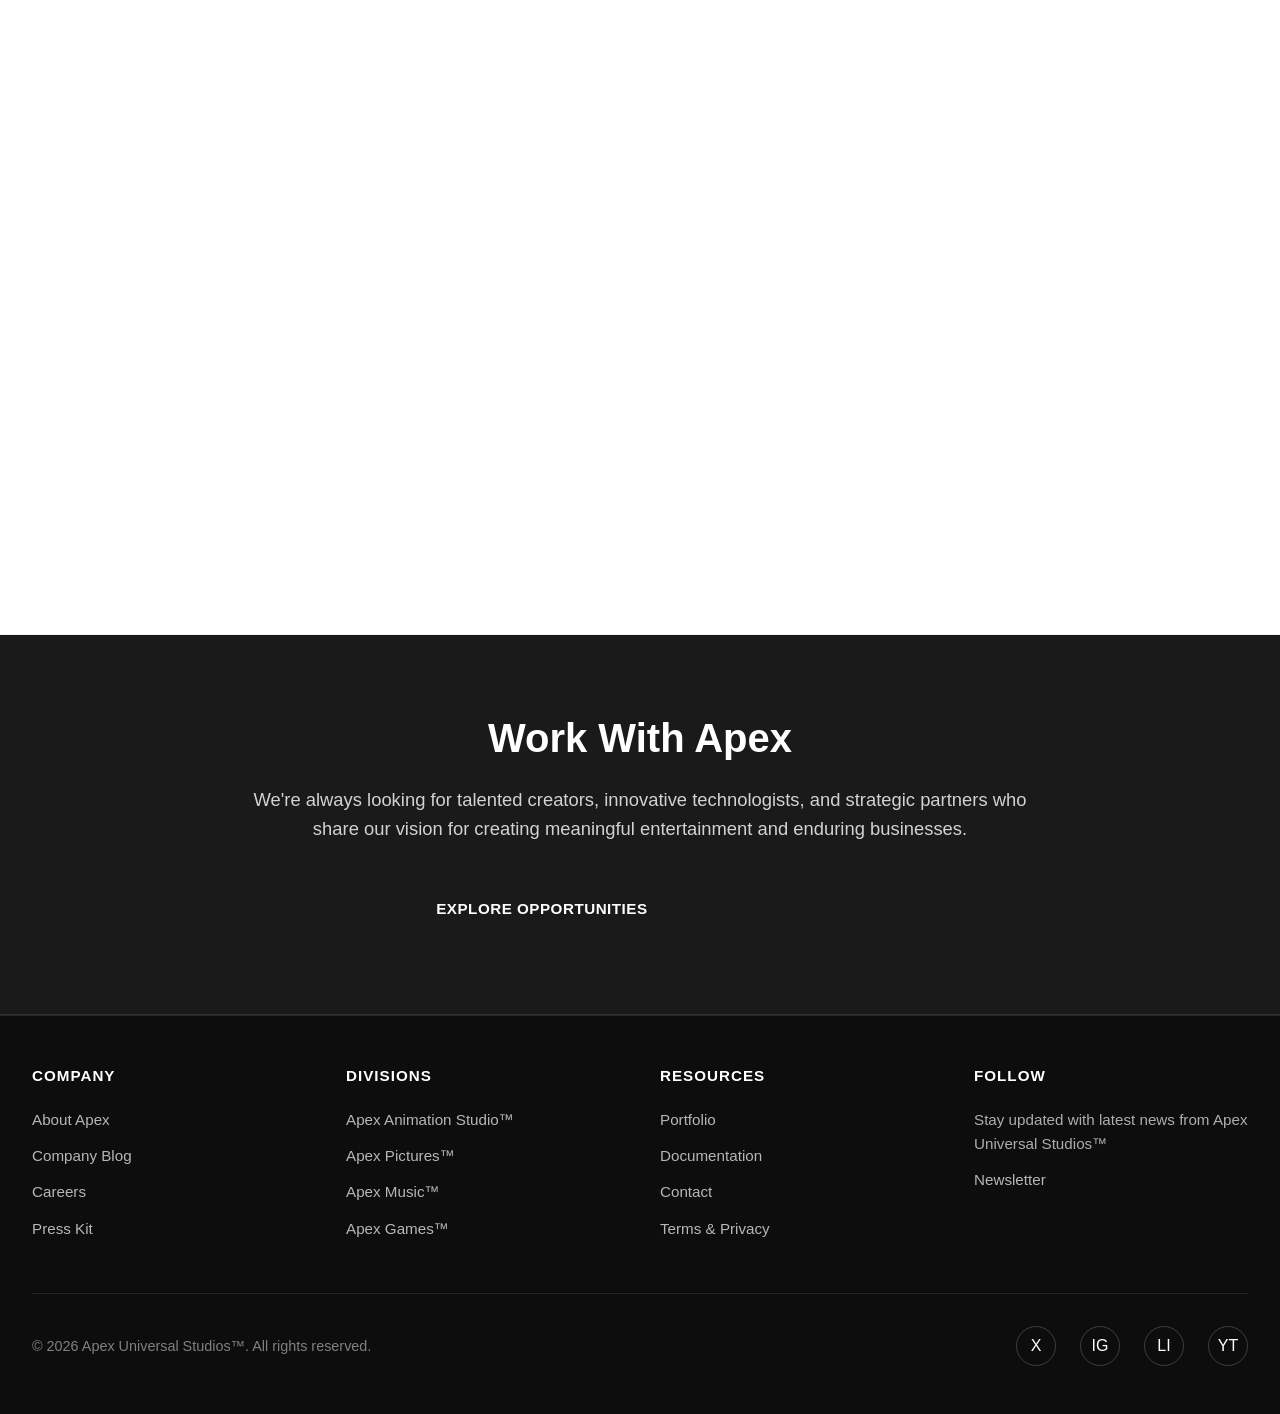
==== commit 50decd6e: "Create index.html" ====
--- a/index.html
+++ b/index.html
@@ -3,380 +3,1267 @@
 <head>
     <meta charset="UTF-8">
     <meta name="viewport" content="width=device-width, initial-scale=1.0">
-    <meta name="description" content="Apex Universal Studios™ - A global entertainment, media, and technology company building original IP and enduring creative businesses.">
-    <title>Apex Universal Studios™ | Entertainment, Media & Technology</title>
-    <link rel="stylesheet" href="styles.css">
-    <link rel="preconnect" href="https://fonts.googleapis.com">
-    <link rel="preconnect" href="https://fonts.gstatic.com" crossorigin>
-    <link href="https://fonts.googleapis.com/css2?family=Inter:wght@300;400;600;700;800&display=swap" rel="stylesheet">
-    <link rel="icon" type="image/svg+xml" href="data:image/svg+xml,<svg xmlns='http://www.w3.org/2000/svg' viewBox='0 0 100 100'><text y='.9em' font-size='90' font-family='Arial, sans-serif' fill='white'>A</text></svg>">
+    <title>Apex Universal Studios™ — Entertainment, Technology, and Creative Excellence</title>
+    <style>
+        * {
+            margin: 0;
+            padding: 0;
+            box-sizing: border-box;
+        }
+
+        html {
+            scroll-behavior: smooth;
+        }
+
+        body {
+            font-family: 'Inter', -apple-system, BlinkMacSystemFont, 'Segoe UI', sans-serif;
+            color: #fff;
+            background: #0a0a0a;
+            line-height: 1.6;
+        }
+
+        /* TYPOGRAPHY */
+        h1 {
+            font-size: 3.5rem;
+            font-weight: 700;
+            line-height: 1.1;
+            margin-bottom: 1.5rem;
+        }
+
+        h2 {
+            font-size: 2.5rem;
+            font-weight: 700;
+            margin-bottom: 1.5rem;
+            line-height: 1.15;
+        }
+
+        h3 {
+            font-size: 1.5rem;
+            font-weight: 600;
+            margin-bottom: 1rem;
+        }
+
+        p {
+            font-size: 1.1rem;
+            margin-bottom: 1.25rem;
+            opacity: 0.95;
+        }
+
+        a {
+            color: inherit;
+            text-decoration: none;
+            transition: all 0.3s ease;
+        }
+
+        /* NAVIGATION */
+        nav {
+            position: fixed;
+            top: 0;
+            left: 0;
+            right: 0;
+            z-index: 1000;
+            display: flex;
+            justify-content: space-between;
+            align-items: center;
+            padding: 0.9rem 2rem;
+            background: rgba(10, 10, 10, 0.95);
+            backdrop-filter: blur(10px);
+            border-bottom: 1px solid rgba(255, 255, 255, 0.1);
+            height: 70px;
+        }
+
+        /* LOGO CIRCLE */
+        .logo-circle {
+            width: 50px;
+            height: 50px;
+            border-radius: 50%;
+            background: rgba(255, 255, 255, 0.1);
+            -webkit-backdrop-filter: blur(10px);
+            backdrop-filter: blur(10px);
+            display: flex;
+            align-items: center;
+            justify-content: center;
+            color: #fff;
+            font-weight: 700;
+            font-size: 1.2rem;
+            flex-shrink: 0;
+            border: 2px solid rgba(255, 255, 255, 0.2);
+        }
+
+        .logo-circle img {
+            width: 100%;
+            height: 100%;
+            border-radius: 50%;
+            object-fit: cover;
+        }
+
+        /* HAMBURGER MENU */
+        .hamburger {
+            width: 50px;
+            height: 50px;
+            border-radius: 50%;
+            background: rgba(255, 255, 255, 0.1);
+            -webkit-backdrop-filter: blur(10px);
+            backdrop-filter: blur(10px);
+            border: 2px solid rgba(255, 255, 255, 0.2);
+            cursor: pointer;
+            display: flex;
+            flex-direction: column;
+            justify-content: center;
+            align-items: center;
+            gap: 6px;
+            transition: all 0.3s ease;
+        }
+
+        .hamburger:hover {
+            background: rgba(255, 255, 255, 0.15);
+            border-color: rgba(255, 255, 255, 0.3);
+        }
+
+        .hamburger span {
+            width: 20px;
+            height: 2px;
+            background: #fff;
+            border-radius: 1px;
+            transition: all 0.3s ease;
+        }
+
+        /* CONTAINER */
+        .container {
+            max-width: 1400px;
+            margin: 0 auto;
+            padding: 0 2rem;
+        }
+
+        /* HERO SECTION */
+        .hero {
+            padding-top: 8rem;
+            padding-bottom: 3rem;
+            background: #fff;
+            border-bottom: 1px solid rgba(0, 0, 0, 0.05);
+            color: #1a1a1a;
+        }
+
+        .hero-content {
+            max-width: 900px;
+        }
+
+        .hero-eyebrow {
+            font-size: 0.85rem;
+            font-weight: 700;
+            letter-spacing: 1.5px;
+            text-transform: uppercase;
+            color: #666;
+            margin-bottom: 1rem;
+        }
+
+        .hero h1 {
+            font-size: 4rem;
+            margin-bottom: 1.5rem;
+            color: #1a1a1a;
+        }
+
+        .hero-description {
+            font-size: 1.25rem;
+            max-width: 700px;
+            margin-bottom: 2.5rem;
+            color: #555;
+            line-height: 1.7;
+        }
+
+        .cta-group {
+            display: flex;
+            gap: 1.25rem;
+            align-items: center;
+            flex-wrap: wrap;
+        }
+
+        .btn {
+            padding: 0.9rem 1.8rem;
+            border-radius: 6px;
+            font-weight: 600;
+            font-size: 0.95rem;
+            cursor: pointer;
+            border: none;
+            transition: all 0.3s ease;
+            text-transform: uppercase;
+            letter-spacing: 0.5px;
+        }
+
+        .btn-primary {
+            background: #1a1a1a;
+            color: #fff;
+        }
+
+        .btn-primary:hover {
+            background: #2a2a2a;
+            transform: translateY(-2px);
+            box-shadow: 0 8px 24px rgba(0, 0, 0, 0.15);
+        }
+
+        .btn-secondary {
+            background: transparent;
+            color: #1a1a1a;
+            border: 2px solid #1a1a1a;
+        }
+
+        .btn-secondary:hover {
+            background: #1a1a1a;
+            color: #fff;
+            transform: translateY(-2px);
+        }
+
+        section:nth-child(6) .btn-primary {
+            background: rgba(255, 255, 255, 0.15);
+            -webkit-backdrop-filter: blur(10px);
+            backdrop-filter: blur(10px);
+            border: 1px solid rgba(255, 255, 255, 0.2);
+            color: #fff;
+        }
+
+        section:nth-child(6) .btn-primary:hover {
+            background: rgba(255, 255, 255, 0.25);
+            border-color: rgba(255, 255, 255, 0.3);
+        }
+
+        section:nth-child(6) .btn-secondary {
+            background: transparent;
+            color: #fff;
+            border: 2px solid rgba(255, 255, 255, 0.3);
+        }
+
+        section:nth-child(6) .btn-secondary:hover {
+            background: rgba(255, 255, 255, 0.1);
+            border-color: rgba(255, 255, 255, 0.5);
+        }
+
+        /* CAROUSEL / SLIDER */
+        .carousel-section {
+            padding: 3rem 0;
+            background: #0a0a0a;
+            border-bottom: 1px solid rgba(255, 255, 255, 0.1);
+        }
+
+        .carousel-label {
+            font-size: 0.85rem;
+            font-weight: 700;
+            letter-spacing: 1.5px;
+            text-transform: uppercase;
+            color: rgba(255, 255, 255, 0.6);
+            margin-bottom: 1.5rem;
+        }
+
+        .carousel-container {
+            position: relative;
+            overflow: hidden;
+        }
+
+        .carousel-track {
+            display: flex;
+            gap: 1.5rem;
+            overflow-x: auto;
+            scroll-behavior: smooth;
+            padding-bottom: 1rem;
+            scroll-padding-left: 2rem;
+        }
+
+        .carousel-track::-webkit-scrollbar {
+            height: 6px;
+        }
+
+        .carousel-track::-webkit-scrollbar-track {
+            background: rgba(0, 0, 0, 0.05);
+            border-radius: 3px;
+        }
+
+        .carousel-track::-webkit-scrollbar-thumb {
+            background: rgba(0, 0, 0, 0.2);
+            border-radius: 3px;
+        }
+
+        .carousel-track::-webkit-scrollbar-thumb:hover {
+            background: rgba(0, 0, 0, 0.3);
+        }
+
+        .carousel-item {
+            flex: 0 0 calc((100vw - 4rem) / 3);
+            height: 280px;
+            background: rgba(255, 255, 255, 0.08);
+            -webkit-backdrop-filter: blur(10px);
+            backdrop-filter: blur(10px);
+            border-radius: 12px;
+            border: 2px solid rgba(255, 255, 255, 0.15);
+            display: flex;
+            align-items: center;
+            justify-content: center;
+            color: rgba(255, 255, 255, 0.5);
+            font-size: 1rem;
+            transition: all 0.3s ease;
+            cursor: pointer;
+        }
+
+        .carousel-item:hover {
+            border-color: rgba(255, 255, 255, 0.3);
+            background: rgba(255, 255, 255, 0.12);
+        }
+
+        .carousel-item img {
+            width: 100%;
+            height: 100%;
+            object-fit: cover;
+            border-radius: 10px;
+        }
+
+        /* CAROUSEL NAVIGATION */
+        .carousel-nav {
+            display: flex;
+            gap: 1rem;
+            margin-top: 1.5rem;
+            justify-content: center;
+        }
+
+        .carousel-nav button {
+            width: 40px;
+            height: 40px;
+            border-radius: 50%;
+            background: rgba(255, 255, 255, 0.1);
+            -webkit-backdrop-filter: blur(10px);
+            backdrop-filter: blur(10px);
+            color: #fff;
+            border: 2px solid rgba(255, 255, 255, 0.2);
+            cursor: pointer;
+            font-size: 1.2rem;
+            display: flex;
+            align-items: center;
+            justify-content: center;
+            transition: all 0.3s ease;
+        }
+
+        .carousel-nav button:hover {
+            background: rgba(255, 255, 255, 0.15);
+            border-color: rgba(255, 255, 255, 0.4);
+            transform: scale(1.05);
+        }
+
+        /* SECTIONS */
+        section {
+            padding: 5rem 0;
+            border-bottom: 1px solid rgba(255, 255, 255, 0.1);
+            background: #0a0a0a;
+            color: #fff;
+        }
+
+        section:nth-child(3) {
+            background: #fff;
+            color: #1a1a1a;
+            border-bottom: 1px solid rgba(0, 0, 0, 0.05);
+        }
+
+        section:nth-child(4) {
+            background: #0a0a0a;
+            color: #fff;
+        }
+
+        section:nth-child(5) {
+            background: #fff;
+            color: #1a1a1a;
+            border-bottom: 1px solid rgba(0, 0, 0, 0.05);
+        }
+
+        section:nth-child(6) {
+            background: #0a0a0a;
+            color: #fff;
+        }
+
+        section:nth-child(7) {
+            background: #fff;
+            color: #1a1a1a;
+            border-bottom: 1px solid rgba(0, 0, 0, 0.05);
+        }
+
+        .section-dark {
+            background: #1a1a1a;
+            color: #fff;
+        }
+
+        .section-dark h2 {
+            color: #fff;
+        }
+
+        .section-dark p {
+            color: rgba(255, 255, 255, 0.85);
+        }
+
+        /* FRAMEWORK SECTION */
+        .framework-grid {
+            display: grid;
+            grid-template-columns: repeat(auto-fit, minmax(300px, 1fr));
+            gap: 2rem;
+            margin-top: 3rem;
+        }
+
+        .framework-card {
+            background: rgba(255, 255, 255, 0.08);
+            -webkit-backdrop-filter: blur(10px);
+            backdrop-filter: blur(10px);
+            padding: 2rem;
+            border-radius: 8px;
+            border: 1px solid rgba(255, 255, 255, 0.15);
+            transition: all 0.3s ease;
+            color: #fff;
+        }
+
+        section:nth-child(3) .framework-card {
+            background: #f5f5f5;
+            border: 1px solid rgba(0, 0, 0, 0.1);
+            color: #1a1a1a;
+            backdrop-filter: none;
+            -webkit-backdrop-filter: none;
+        }
+
+        .framework-card:hover {
+            transform: translateY(-4px);
+            box-shadow: 0 12px 32px rgba(0, 0, 0, 0.1);
+        }
+
+        .framework-card h3 {
+            font-size: 1.3rem;
+            margin-bottom: 0.75rem;
+        }
+
+        .framework-card p {
+            font-size: 1rem;
+            opacity: 0.85;
+        }
+
+        /* DIVISIONS CAROUSEL */
+        .divisions-carousel {
+            display: flex;
+            gap: 2rem;
+            overflow-x: auto;
+            scroll-behavior: smooth;
+            padding: 2rem 0 1rem 0;
+            scroll-padding-left: 2rem;
+        }
+
+        .divisions-carousel::-webkit-scrollbar {
+            height: 6px;
+        }
+
+        .divisions-carousel::-webkit-scrollbar-track {
+            background: rgba(0, 0, 0, 0.05);
+            border-radius: 3px;
+        }
+
+        .divisions-carousel::-webkit-scrollbar-thumb {
+            background: rgba(0, 0, 0, 0.2);
+            border-radius: 3px;
+        }
+
+        .divisions-carousel::-webkit-scrollbar-thumb:hover {
+            background: rgba(0, 0, 0, 0.3);
+        }
+
+        .division-card {
+            flex: 0 0 calc(50% - 1rem);
+            background: rgba(255, 255, 255, 0.08);
+            -webkit-backdrop-filter: blur(10px);
+            backdrop-filter: blur(10px);
+            border: 2px solid rgba(255, 255, 255, 0.15);
+            border-radius: 8px;
+            padding: 2.5rem;
+            transition: all 0.4s ease;
+            position: relative;
+            overflow: hidden;
+            color: #fff;
+        }
+
+        section:nth-child(4) .division-card {
+            background: rgba(255, 255, 255, 0.08);
+            border: 2px solid rgba(255, 255, 255, 0.15);
+            color: #fff;
+        }
+
+        @media (max-width: 1024px) {
+            .division-card {
+                flex: 0 0 calc(70% - 1rem);
+            }
+        }
+
+        @media (max-width: 768px) {
+            .division-card {
+                flex: 0 0 calc(90% - 1rem);
+            }
+        }
+
+        .division-card:before {
+            content: '';
+            position: absolute;
+            top: 0;
+            left: 0;
+            right: 0;
+            height: 4px;
+            background: linear-gradient(90deg, #1a1a1a, #4a4a4a);
+        }
+
+        .division-card:hover {
+            transform: translateY(-8px);
+            box-shadow: 0 16px 48px rgba(0, 0, 0, 0.15);
+        }
+
+        .division-badge {
+            display: inline-block;
+            background: rgba(255, 255, 255, 0.15);
+            -webkit-backdrop-filter: blur(5px);
+            backdrop-filter: blur(5px);
+            color: #fff;
+            padding: 0.4rem 0.8rem;
+            border-radius: 4px;
+            border: 1px solid rgba(255, 255, 255, 0.2);
+            font-size: 0.75rem;
+            font-weight: 700;
+            text-transform: uppercase;
+            letter-spacing: 0.5px;
+            margin-bottom: 1rem;
+        }
+
+        .division-card h3 {
+            font-size: 1.4rem;
+            margin-bottom: 0.5rem;
+        }
+
+        .division-tagline {
+            font-size: 0.95rem;
+            color: rgba(255, 255, 255, 0.6);
+            font-style: italic;
+            margin-bottom: 1.25rem;
+        }
+
+        .division-description {
+            font-size: 1rem;
+            line-height: 1.8;
+            color: rgba(255, 255, 255, 0.8);
+            margin-bottom: 1.5rem;
+        }
+
+        .division-areas {
+            margin-top: 1.5rem;
+            padding-top: 1.5rem;
+            border-top: 1px solid rgba(0, 0, 0, 0.1);
+        }
+
+        .division-areas h4 {
+            font-size: 0.85rem;
+            text-transform: uppercase;
+            letter-spacing: 1px;
+            color: rgba(255, 255, 255, 0.5);
+            margin-bottom: 0.75rem;
+            font-weight: 600;
+        }
+
+        .area-list {
+            display: flex;
+            flex-wrap: wrap;
+            gap: 0.75rem;
+        }
+
+        .area-tag {
+            background: rgba(255, 255, 255, 0.1);
+            padding: 0.4rem 0.9rem;
+            border-radius: 20px;
+            font-size: 0.85rem;
+            color: rgba(255, 255, 255, 0.7);
+            border: 1px solid rgba(255, 255, 255, 0.15);
+        }
+
+        /* PHILOSOPHY GRID */
+        .philosophy-grid {
+            display: grid;
+            grid-template-columns: repeat(auto-fit, minmax(280px, 1fr));
+            gap: 2rem;
+            margin-top: 3rem;
+        }
+
+        .philosophy-card {
+            padding: 2rem;
+            border-radius: 8px;
+            background: rgba(255, 255, 255, 0.08);
+            -webkit-backdrop-filter: blur(10px);
+            backdrop-filter: blur(10px);
+            border-left: 4px solid rgba(255, 255, 255, 0.3);
+            transition: all 0.3s ease;
+            color: #fff;
+        }
+
+        section:nth-child(5) .philosophy-card {
+            background: #f5f5f5;
+            border-left-color: #1a1a1a;
+            color: #1a1a1a;
+            backdrop-filter: none;
+            -webkit-backdrop-filter: none;
+        }
+
+        .philosophy-card:hover {
+            transform: translateX(8px);
+        }
+
+        .philosophy-card h4 {
+            font-size: 1.1rem;
+            margin-bottom: 0.75rem;
+            font-weight: 600;
+        }
+
+        .philosophy-card p {
+            font-size: 0.95rem;
+            opacity: 0.85;
+        }
+
+        /* VALUES SECTION */
+        .values-list {
+            display: grid;
+            grid-template-columns: repeat(auto-fit, minmax(220px, 1fr));
+            gap: 1.5rem;
+            margin-top: 2.5rem;
+        }
+
+        .value-item {
+            text-align: center;
+            padding: 2rem;
+            border-radius: 8px;
+            background: rgba(255, 255, 255, 0.08);
+            -webkit-backdrop-filter: blur(10px);
+            backdrop-filter: blur(10px);
+            border: 1px solid rgba(255, 255, 255, 0.15);
+            transition: all 0.3s ease;
+            color: #fff;
+        }
+
+        section:nth-child(5) .value-item {
+            background: #f5f5f5;
+            border: 1px solid rgba(0, 0, 0, 0.1);
+            color: #1a1a1a;
+            backdrop-filter: none;
+            -webkit-backdrop-filter: none;
+        }
+
+        .value-item:hover {
+            transform: scale(1.05);
+        }
+
+        .value-icon {
+            font-size: 2.5rem;
+            margin-bottom: 1rem;
+        }
+
+        .value-item h4 {
+            font-size: 1rem;
+            margin-bottom: 0.5rem;
+            font-weight: 700;
+        }
+
+        .value-item p {
+            font-size: 0.9rem;
+            margin-bottom: 0;
+            opacity: 0.8;
+        }
+
+        /* FOOTER */
+        footer {
+            background: #0d0d0d;
+            color: #fff;
+            padding: 3rem 0;
+            border-top: 1px solid rgba(255, 255, 255, 0.1);
+        }
+
+        .footer-content {
+            max-width: 1400px;
+            margin: 0 auto;
+            padding: 0 2rem;
+        }
+
+        .footer-grid {
+            display: grid;
+            grid-template-columns: repeat(auto-fit, minmax(250px, 1fr));
+            gap: 2.5rem;
+            margin-bottom: 2.5rem;
+        }
+
+        .footer-section h3 {
+            color: #fff;
+            margin-bottom: 1.25rem;
+            font-size: 0.95rem;
+            text-transform: uppercase;
+            letter-spacing: 1px;
+        }
+
+        .footer-section p,
+        .footer-section a {
+            font-size: 0.95rem;
+            color: rgba(255, 255, 255, 0.7);
+            margin-bottom: 0.75rem;
+            display: block;
+        }
+
+        .footer-section a:hover {
+            color: #fff;
+        }
+
+        .footer-bottom {
+            border-top: 1px solid rgba(255, 255, 255, 0.1);
+            padding-top: 2rem;
+            display: flex;
+            justify-content: space-between;
+            align-items: center;
+            flex-wrap: wrap;
+            gap: 1.5rem;
+        }
+
+        .footer-bottom p {
+            font-size: 0.9rem;
+            color: rgba(255, 255, 255, 0.5);
+            margin-bottom: 0;
+        }
+
+        .footer-socials {
+            display: flex;
+            gap: 1.5rem;
+        }
+
+        .footer-socials a {
+            width: 40px;
+            height: 40px;
+            border: 1px solid rgba(255, 255, 255, 0.2);
+            border-radius: 50%;
+            display: flex;
+            align-items: center;
+            justify-content: center;
+            transition: all 0.3s ease;
+        }
+
+        .footer-socials a:hover {
+            background: rgba(255, 255, 255, 0.1);
+            border-color: #fff;
+        }
+
+        /* ACCENT */
+        .accent-line {
+            width: 60px;
+            height: 3px;
+            background: rgba(255, 255, 255, 0.3);
+            margin-bottom: 1.5rem;
+        }
+
+        section:nth-child(3) .accent-line,
+        section:nth-child(5) .accent-line,
+        section:nth-child(7) .accent-line {
+            background: #1a1a1a;
+        }
+
+        .section-divider {
+            height: 1px;
+            background: linear-gradient(90deg, transparent, rgba(255,255,255,0.1), transparent);
+            margin: 3rem 0;
+        }
+
+        section:nth-child(4) .section-divider {
+            background: linear-gradient(90deg, transparent, rgba(255,255,255,0.1), transparent);
+        }
+
+        /* RESPONSIVE */
+        @media (max-width: 768px) {
+            h1 {
+                font-size: 2.5rem;
+            }
+
+            h2 {
+                font-size: 1.8rem;
+            }
+
+            nav {
+                padding: 1rem 1.5rem;
+            }
+
+            .logo-circle {
+                width: 42px;
+                height: 42px;
+                font-size: 1rem;
+            }
+
+            .hamburger {
+                width: 42px;
+                height: 42px;
+            }
+
+            .hero {
+                padding-top: 6rem;
+                padding-bottom: 2rem;
+            }
+
+            .carousel-item {
+                flex: 0 0 calc(100vw - 4rem);
+                height: 220px;
+            }
+
+            .divisions-carousel {
+                gap: 1.5rem;
+            }
+
+            .framework-grid,
+            .philosophy-grid {
+                grid-template-columns: 1fr;
+            }
+
+            section {
+                padding: 3rem 0;
+            }
+
+            .footer-bottom {
+                flex-direction: column;
+                text-align: center;
+            }
+        }
+
+        /* ANIMATION */
+        @keyframes fadeInUp {
+            from {
+                opacity: 0;
+                transform: translateY(20px);
+            }
+            to {
+                opacity: 1;
+                transform: translateY(0);
+            }
+        }
+
+        .framework-card,
+        .division-card,
+        .philosophy-card {
+            animation: fadeInUp 0.6s ease both;
+        }
+
+        .framework-card:nth-child(1) { animation-delay: 0.1s; }
+        .framework-card:nth-child(2) { animation-delay: 0.2s; }
+        .framework-card:nth-child(3) { animation-delay: 0.3s; }
+
+        /* SCHEMA.ORG STRUCTURED DATA */
+        script[type="application/ld+json"] {
+            display: none;
+        }
+    </style>
 </head>
 <body>
     <!-- NAVIGATION -->
-    <nav class="navbar">
-        <div class="navbar-container">
-            <div class="logo-area">
-                <img src="apex-logo.jpeg" alt="Apex Logo" class="logo-image">
-                <div class="logo-text-area">
-                    <div class="logo-tagline">Entertainment. Technology. Original IP.</div>
+    <nav>
+        <div class="logo-circle">
+            <!-- Profile image goes here or placeholder -->
+            A
+        </div>
+        <button class="hamburger">
+            <span></span>
+            <span></span>
+            <span></span>
+        </button>
+    </nav>
+
+    <!-- NETFLIX-STYLE CAROUSEL -->
+    <section class="carousel-section">
+        <div class="container">
+            <p class="carousel-label">Featured Projects</p>
+            <div class="carousel-container">
+                <div class="carousel-track">
+                    <div class="carousel-item">Showcase Image 1</div>
+                    <div class="carousel-item">Showcase Image 2</div>
+                    <div class="carousel-item">Showcase Image 3</div>
+                    <div class="carousel-item">Showcase Image 4</div>
+                    <div class="carousel-item">Showcase Image 5</div>
+                    <div class="carousel-item">Showcase Image 6</div>
                 </div>
             </div>
-            <button class="mobile-menu-toggle" id="mobileMenuToggle">
-                <span></span>
-                <span></span>
-                <span></span>
-            </button>
-            <ul class="nav-menu" id="navMenu">
-                <li><a href="#home">Home</a></li>
-                <li><a href="#about">About Apex</a></li>
-                <li><a href="#divisions">Divisions</a></li>
-                <li><a href="#development">Development</a></li>
-                <li><a href="#vision">Vision</a></li>
-                <li><a href="#contact">Contact</a></li>
-            </ul>
-        </div>
-    </nav>
-
-    <!-- HERO SECTION -->
-    <section id="home" class="hero">
-        <div class="hero-content-wrapper">
-            <div class="hero-text-content">
-                <div class="hero-tag">ENTERTAINMENT / TECHNOLOGY / ORIGINAL IP</div>
-                <h1 class="hero-title">A Global Entertainment, Media, and Technology Company</h1>
-                <p class="hero-description">Apex Universal Studios™ is building a diverse ecosystem of entertainment, media, and technology businesses designed to create original intellectual property, develop specialized creative divisions, and operate sustainable long-term enterprises across multiple industries.</p>
-            </div>
-            
-            <div class="hero-image-section">
-                <img src="apex-hero.jpeg" alt="Apex Hero" class="hero-image">
-                <div class="hero-button-overlay">
-                    <button class="btn btn-primary btn-narrow" onclick="document.getElementById('about').scrollIntoView({behavior: 'smooth'})">Explore Apex →</button>
-                </div>
-            </div>
-            
-            <div class="hero-secondary-cta">
-                <button class="btn btn-secondary" onclick="document.getElementById('divisions').scrollIntoView({behavior: 'smooth'})">Our Divisions →</button>
+            <div class="carousel-nav">
+                <button onclick="scrollCarousel(-1)">‹</button>
+                <button onclick="scrollCarousel(1)">›</button>
             </div>
         </div>
     </section>
 
-<!-- ABOUT APEX SECTION -->
-    <section id="about" class="about-section">
+    <!-- HERO SECTION -->
+    <section class="hero">
         <div class="container">
-            <h2 class="section-title">What Is Apex Universal Studios™?</h2>
-            <p class="section-intro">Apex Universal Studios™ is not a single studio, franchise, or entertainment medium. It is a parent company and ecosystem designed to build, own, develop, and operate multiple entertainment, media, and technology businesses.</p>
-            
-            <div class="about-grid">
-                <!-- Company Identity -->
-                <div class="about-card">
-                    <h3>The Company</h3>
-                    <p>Apex Universal Studios™ operates as a parent company that establishes overall identity, direction, standards, leadership structure, and long-term vision for the entire organization.</p>
-                    <p>Unlike traditional studios that focus on one medium or product type, Apex is structured as a unified company that operates across multiple specialized divisions. Each division maintains its own expertise, creative practices, and operating systems while remaining part of the larger Apex ecosystem.</p>
-                </div>
-
-                <!-- Company Mandate -->
-                <div class="about-card">
-                    <h3>Our Mandate</h3>
-                    <p>Apex Universal Studios™ exists with a specific mandate: to build enduring entertainment businesses, original intellectual property, memorable characters and worlds, valuable creative assets, and sustainable enterprises capable of growing across generations and mediums.</p>
-                    <p>We are not built for short-term production alone. The company is responsible for building a durable creative and commercial ecosystem capable of producing long-term value.</p>
-                </div>
-
-                <!-- Company Mission -->
-                <div class="about-card">
-                    <h3>Our Mission</h3>
-                    <p>Apex Universal Studios™ exists to create, develop, and operate exceptional entertainment, creative businesses, intellectual property, and technology that connect with audiences and create lasting value.</p>
-                    <p>We create meaningful entertainment, develop exceptional work, build sustainable businesses, connect with audiences, innovate through technology, and build work designed to endure.</p>
-                </div>
-
-                <!-- Company Vision -->
-                <div class="about-card">
-                    <h3>Our Vision</h3>
-                    <p>Apex Universal Studios™ aims to become a globally recognized, enduring creative enterprise built around exceptional entertainment, powerful intellectual property, innovative technology, and a diverse ecosystem of businesses.</p>
-                    <p>The vision is larger than any single studio or franchise. Apex is intended to grow into a company capable of creating, owning, operating, and expanding meaningful creative and technological businesses across industries and future mediums.</p>
+            <div class="hero-content">
+                <p class="hero-eyebrow">ENTERTAINMENT & CREATIVE EXCELLENCE</p>
+                <h1>The Operating Company for the Next Era of Entertainment</h1>
+                <p class="hero-description">
+                    Apex Universal Studios™ is a diversified parent company that creates, owns, develops, and operates a portfolio of entertainment, media, technology, intellectual property, and creative businesses across multiple industries and future mediums.
+                </p>
+                <div class="cta-group">
+                    <button class="btn btn-primary">Explore Our Work</button>
+                    <button class="btn btn-secondary">Learn More</button>
                 </div>
             </div>
         </div>
     </section>
 
-    <!-- DIVISIONS SECTION -->
-    <section id="divisions" class="divisions">
+    <!-- ABOUT / FRAMEWORK SECTION -->
+    <section id="about">
         <div class="container">
-            <h2 class="section-title">Our Divisions</h2>
-            <p class="section-intro">Apex operates as a parent company with six specialized divisions. Each division maintains its own identity, expertise, and operating practices while contributing to the larger Apex Universal Studios™ ecosystem. Divisions are at different stages of development.</p>
-
-            <div class="divisions-scroll-container">
-                <!-- Division 1: Animation -->
-                <div class="division-card-scroll">
-                    <div class="division-image-placeholder">
-                        [Image]
-                    </div>
-                    <div class="division-content">
-                        <h3>Apex Animation Studio™</h3>
-                        <p class="division-status-badge">Actively Building</p>
-                        <p>Apex Animation Studio™ is the animation division of Apex Universal Studios™. It is responsible for creating animated films, series, shorts, and related animated entertainment.</p>
-                        <p>The studio is developing distinctive visual language systems, animation production capabilities, character and environment development frameworks, and reusable production assets that can support multiple projects.</p>
-                        <a href="coming-soon.html?division=animation" class="division-link">Explore →</a>
-                    </div>
-                </div>
-
-                <!-- Division 2: Pictures -->
-                <div class="division-card-scroll">
-                    <div class="division-image-placeholder">
-                        [Image]
-                    </div>
-                    <div class="division-content">
-                        <h3>Apex Pictures™</h3>
-                        <p class="division-status-badge">Actively Building</p>
-                        <p>Apex Pictures™ is the visual storytelling and publishing division of Apex Universal Studios™. It is responsible for creating comics, graphic novels, illustrated storytelling, publishing, and related visual narrative entertainment.</p>
-                        <p>The division is developing distinctive visual language systems, character and world development frameworks, and reusable assets that support multiple publishing and visual projects.</p>
-                        <a href="coming-soon.html?division=pictures" class="division-link">Explore →</a>
-                    </div>
-                </div>
-
-                <!-- Division 3: Music -->
-                <div class="division-card-scroll">
-                    <div class="division-image-placeholder">
-                        [Image]
-                    </div>
-                    <div class="division-content">
-                        <h3>Apex Music™</h3>
-                        <p class="division-status-badge">Developing</p>
-                        <p>Apex Music™ is the music creation and musical entertainment division of Apex Universal Studios™. It is responsible for original music creation, album releases, soundtracks, musical projects, and related music-driven entertainment.</p>
-                        <p>The division is developing music creation capabilities, artist partnerships, release strategies, and music-related intellectual property development.</p>
-                        <a href="coming-soon.html?division=music" class="division-link">Explore →</a>
-                    </div>
-                </div>
-
-                <!-- Division 4: Labels -->
-                <div class="division-card-scroll">
-                    <div class="division-image-placeholder">
-                        [Image]
-                    </div>
-                    <div class="division-content">
-                        <h3>Apex Labels™</h3>
-                        <p class="division-status-badge">Developing</p>
-                        <p>Apex Labels™ is the music business division of Apex Universal Studios™. It is responsible for artist development, label operations, release management, catalog development, and music-business infrastructure.</p>
-                        <p>The division is building artist development capabilities, label operations, release strategies, and the business infrastructure required to sustain a music ecosystem.</p>
-                        <a href="coming-soon.html?division=labels" class="division-link">Explore →</a>
-                    </div>
-                </div>
-
-                <!-- Division 5: Games -->
-                <div class="division-card-scroll">
-                    <div class="division-image-placeholder">
-                        [Image]
-                    </div>
-                    <div class="division-content">
-                        <h3>Apex Games™</h3>
-                        <p class="division-status-badge">Future</p>
-                        <p>Apex Games™ is the games and interactive entertainment division of Apex Universal Studios™. It is currently in development and will be responsible for creating games, interactive entertainment, and related interactive experiences.</p>
-                        <p>This division will develop game creation capabilities, interactive storytelling approaches, and game-related intellectual property within the larger Apex ecosystem.</p>
-                        <a href="coming-soon.html?division=games" class="division-link">Explore →</a>
-                    </div>
-                </div>
-
-                <!-- Division 6: Software -->
-                <div class="division-card-scroll">
-                    <div class="division-image-placeholder">
-                        [Image]
-                    </div>
-                    <div class="division-content">
-                        <h3>Apex Software™</h3>
-                        <p class="division-status-badge">Future</p>
-                        <p>Apex Software™ is the digital products and creative technology division of Apex Universal Studios™. It is currently in development and will be responsible for software creation, digital products, creative technology tools, and technology businesses.</p>
-                        <p>This division will develop software capabilities, digital product strategies, and the technology infrastructure supporting Apex's broader operations.</p>
-                        <a href="coming-soon.html?division=software" class="division-link">Explore →</a>
-                    </div>
+            <div class="accent-line"></div>
+            <h2>What We Build</h2>
+            <p style="max-width: 800px; font-size: 1.15rem;">
+                Apex is defined by the larger system it builds and operates rather than by any single medium, studio, product, or creative discipline. We create, own, develop, operate, and expand a portfolio of businesses built for long-term growth.
+            </p>
+            
+            <div class="framework-grid">
+                <div class="framework-card">
+                    <h3>Entertainment Creation</h3>
+                    <p>We develop entertainment across film, animation, music, games, publishing, interactive experiences, and future forms of entertainment with intentional creative vision.</p>
+                </div>
+                <div class="framework-card">
+                    <h3>Intellectual Property</h3>
+                    <p>We develop original characters, worlds, stories, brands, music, technologies, and experiences with potential for continued use and expansion across mediums.</p>
+                </div>
+                <div class="framework-card">
+                    <h3>Creative Businesses</h3>
+                    <p>We build specialized divisions and businesses capable of turning creative capabilities and intellectual property into sustainable long-term enterprises.</p>
+                </div>
+                <div class="framework-card">
+                    <h3>Talent & Capabilities</h3>
+                    <p>We develop the people, creative disciplines, technical capabilities, production systems, and leadership required to sustain our businesses and expand our potential.</p>
+                </div>
+                <div class="framework-card">
+                    <h3>Technology & Innovation</h3>
+                    <p>We develop and adopt technology where it strengthens creation, production, distribution, interaction, business operations, or future opportunities.</p>
+                </div>
+                <div class="framework-card">
+                    <h3>Continuous Expansion</h3>
+                    <p>We remain capable of entering new industries, mediums, markets, and business categories as opportunities and capabilities develop and mature.</p>
                 </div>
             </div>
         </div>
     </section>
 
-    <!-- DEVELOPMENT & INFRASTRUCTURE SECTION -->
-    <section id="development" class="development">
+    <!-- DIVISIONS CAROUSEL SECTION -->
+    <section id="divisions">
         <div class="container">
-            <h2 class="section-title">Building the Foundation</h2>
-            <p class="section-intro">Apex Universal Studios™ is actively developing the creative infrastructure, production systems, technical capabilities, and technological integration required to build ambitious entertainment and media properties. The company is building from the inside out.</p>
+            <div class="accent-line"></div>
+            <h2>Our Divisions</h2>
+            <p style="max-width: 800px; font-size: 1.15rem; margin-bottom: 2rem;">
+                Each Apex division operates as a specialized business within our larger ecosystem, developing deep expertise within its own discipline while remaining aligned with the parent company's direction.
+            </p>
             
-            <div class="development-grid">
-                <div class="dev-card">
-                    <h3>Creative Systems</h3>
-                    <p>Visual style systems, character development frameworks, environment design systems, storytelling approaches, and creative standards that allow multiple projects to share consistent quality and identity.</p>
-                </div>
-                <div class="dev-card">
-                    <h3>Production Infrastructure</h3>
-                    <p>Production workflows, asset libraries, reusable components, technical pipelines, and operational systems that support efficient and consistent production across divisions.</p>
-                </div>
-                <div class="dev-card">
-                    <h3>Technical Capabilities</h3>
-                    <p>Animation capabilities, illustration and visual development systems, music production infrastructure, game development foundations, and software development platforms.</p>
-                </div>
-                <div class="dev-card">
-                    <h3>Technology Integration</h3>
-                    <p>AI-assisted production tools, automation of appropriate workflows, digital product development, interactive entertainment platforms, and emerging technology adoption.</p>
+            <div class="divisions-carousel">
+                <!-- ANIMATION -->
+                <div class="division-card">
+                    <span class="division-badge">Animation & Film</span>
+                    <h3>Apex Animation Studio™</h3>
+                    <p class="division-tagline">"Bringing worlds to life through motion"</p>
+                    <p class="division-description">
+                        Our animation division creates animated films, series, and shorts with distinctive visual identities and compelling storytelling. We develop original animation-specific intellectual property and visual language systems.
+                    </p>
+                    <div class="division-areas">
+                        <h4>Core Areas</h4>
+                        <div class="area-list">
+                            <span class="area-tag">Animated Films</span>
+                            <span class="area-tag">Series</span>
+                            <span class="area-tag">Shorts</span>
+                            <span class="area-tag">Character Design</span>
+                        </div>
+                    </div>
+                </div>
+
+                <!-- PICTURES -->
+                <div class="division-card">
+                    <span class="division-badge">Publishing & Visual</span>
+                    <h3>Apex Pictures™</h3>
+                    <p class="division-tagline">"Visual storytelling at its finest"</p>
+                    <p class="division-description">
+                        Our publishing division develops comics, graphic novels, and illustrated storytelling across multiple visual styles. We create original visual intellectual property systems with distinctive design language.
+                    </p>
+                    <div class="division-areas">
+                        <h4>Core Areas</h4>
+                        <div class="area-list">
+                            <span class="area-tag">Comics</span>
+                            <span class="area-tag">Graphic Novels</span>
+                            <span class="area-tag">Publishing</span>
+                            <span class="area-tag">Visual IP</span>
+                        </div>
+                    </div>
+                </div>
+
+                <!-- MUSIC -->
+                <div class="division-card">
+                    <span class="division-badge">Music & Audio</span>
+                    <h3>Apex Music™</h3>
+                    <p class="division-tagline">"Original sound, distinctive voice"</p>
+                    <p class="division-description">
+                        Our music division creates original music, albums, soundtracks, and music-driven projects. We develop artists and music-based intellectual property while maintaining creative control.
+                    </p>
+                    <div class="division-areas">
+                        <h4>Core Areas</h4>
+                        <div class="area-list">
+                            <span class="area-tag">Music Creation</span>
+                            <span class="area-tag">Albums & Releases</span>
+                            <span class="area-tag">Soundtracks</span>
+                        </div>
+                    </div>
+                </div>
+
+                <!-- LABELS -->
+                <div class="division-card">
+                    <span class="division-badge">Artist Development</span>
+                    <h3>Apex Labels™</h3>
+                    <p class="division-tagline">"Building careers, building catalogs"</p>
+                    <p class="division-description">
+                        Our label division focuses on artist development, label operations, catalog management, and music business infrastructure. We build long-term relationships with artists.
+                    </p>
+                    <div class="division-areas">
+                        <h4>Core Areas</h4>
+                        <div class="area-list">
+                            <span class="area-tag">Artist Development</span>
+                            <span class="area-tag">Label Operations</span>
+                            <span class="area-tag">Catalog Management</span>
+                        </div>
+                    </div>
+                </div>
+
+                <!-- GAMES -->
+                <div class="division-card">
+                    <span class="division-badge">Interactive Media</span>
+                    <h3>Apex Games™</h3>
+                    <p class="division-tagline">"Interactive worlds, player experiences"</p>
+                    <p class="division-description">
+                        Our games division develops video games, interactive entertainment, and related experiences. We create original gameplay systems, interactive worlds, and technology platforms.
+                    </p>
+                    <div class="division-areas">
+                        <h4>Core Areas</h4>
+                        <div class="area-list">
+                            <span class="area-tag">Video Games</span>
+                            <span class="area-tag">Interactive Design</span>
+                            <span class="area-tag">Game Technology</span>
+                        </div>
+                    </div>
+                </div>
+
+                <!-- SOFTWARE -->
+                <div class="division-card">
+                    <span class="division-badge">Technology & Tools</span>
+                    <h3>Apex Software™</h3>
+                    <p class="division-tagline">"Technology that serves creation"</p>
+                    <p class="division-description">
+                        Our software division develops software, digital products, creative technology, and future technology-based businesses. We build tools and platforms that strengthen creative work.
+                    </p>
+                    <div class="division-areas">
+                        <h4>Core Areas</h4>
+                        <div class="area-list">
+                            <span class="area-tag">Software Development</span>
+                            <span class="area-tag">Digital Products</span>
+                            <span class="area-tag">Creative Technology</span>
+                        </div>
+                    </div>
+                </div>
+            </div>
+
+            <div class="section-divider"></div>
+            <p style="text-align: center; color: #666; margin-top: 2rem;">
+                <em>Scroll to see all divisions. Each retains autonomy to build its own systems while remaining aligned with the larger Apex framework.</em>
+            </p>
+        </div>
+    </section>
+
+    <!-- PHILOSOPHY SECTION (DARK) -->
+    <section class="section-dark" id="philosophy">
+        <div class="container">
+            <div class="accent-line"></div>
+            <h2>How We Operate</h2>
+            <p style="max-width: 800px; font-size: 1.15rem;">
+                Apex's approach is built on the belief that exceptional creative work and enduring businesses are created through intentional vision, strong ownership, disciplined execution, continuous development, and long-term thinking.
+            </p>
+            
+            <div class="philosophy-grid" style="margin-top: 3rem;">
+                <div class="philosophy-card">
+                    <h4>Create With Purpose</h4>
+                    <p>We create because an idea, story, product, or opportunity is worth developing. Projects should have a clear reason to exist rather than filling schedules or following trends.</p>
+                </div>
+                <div class="philosophy-card">
+                    <h4>Build, Don't Just Produce</h4>
+                    <p>We distinguish between completing individual projects and building lasting capabilities, assets, businesses, and intellectual property. Building is our larger objective.</p>
+                </div>
+                <div class="philosophy-card">
+                    <h4>Creativity & Business Together</h4>
+                    <p>Creative quality and business sustainability are not opposing objectives. We seek structures that allow strong creative work to become sustainable without reducing every decision to short-term logic.</p>
+                </div>
+                <div class="philosophy-card">
+                    <h4>Think Long Term</h4>
+                    <p>We consider how decisions affect the company beyond immediate projects or business cycles. Long-term thinking applies to IP, talent, technology, relationships, and organizational structure.</p>
+                </div>
+                <div class="philosophy-card">
+                    <h4>Own What We Build</h4>
+                    <p>We value clear ownership, stewardship, protection, and responsible development of the assets we create. Ownership provides the foundation for continued development and future opportunities.</p>
+                </div>
+                <div class="philosophy-card">
+                    <h4>Develop Continuously</h4>
+                    <p>We don't treat ideas, capabilities, or businesses as permanently finished. Strong work can be refined. Businesses can mature. Capabilities can expand. Systems can evolve.</p>
+                </div>
+                <div class="philosophy-card">
+                    <h4>Specialization Strengthens</h4>
+                    <p>Each division develops deep expertise within its discipline. Stronger ecosystems emerge when specialized businesses develop their own strengths while remaining aligned with the parent company.</p>
+                </div>
+                <div class="philosophy-card">
+                    <h4>Technology Serves Creation</h4>
+                    <p>We treat technology as a capability rather than an end in itself. We use technology when it improves creative possibilities, production, distribution, interaction, or future opportunities.</p>
+                </div>
+                <div class="philosophy-card">
+                    <h4>Quality Requires Discipline</h4>
+                    <p>High-quality work requires development, iteration, standards, resources, technical competence, leadership, feedback, and disciplined execution across every stage of creation.</p>
                 </div>
             </div>
         </div>
     </section>
 
-    <!-- CURRENT STATUS SECTION -->
-    <section id="status" class="status-section">
+    <!-- VALUES SECTION -->
+    <section id="values">
         <div class="container">
-            <h2 class="section-title">Where Apex Stands Today</h2>
-            <p class="section-intro">Apex Universal Studios™ is at a specific stage of development. Understanding our current position is important for understanding what we are building.</p>
+            <div class="accent-line"></div>
+            <h2>What We Stand For</h2>
+            <p style="max-width: 800px; font-size: 1.15rem; margin-bottom: 2rem;">
+                Apex Universal Studios™ stands for originality, creative excellence, ambitious thinking, meaningful entertainment, long-term ownership, responsible innovation, and the continuous pursuit of what is possible.
+            </p>
             
-            <div class="status-grid">
-                <div class="status-card">
-                    <h4>Established & Active</h4>
-                    <p>Parent company identity and structure, company mission and vision, executive leadership, six specialized divisions, internal creative systems, visual style systems, and company-wide standards.</p>
-                </div>
-                <div class="status-card">
-                    <h4>Actively Building</h4>
-                    <p>Apex Animation Studio™ capabilities and productions, Apex Pictures™ capabilities and publications, visual storytelling and animation systems, production infrastructure, and internal intellectual property development.</p>
-                </div>
-                <div class="status-card">
-                    <h4>Developing</h4>
-                    <p>Apex Music™ and Apex Labels™ capabilities, artist partnerships and music infrastructure, music production and distribution systems.</p>
-                </div>
-                <div class="status-card">
-                    <h4>Future</h4>
-                    <p>Apex Games™ and Apex Software™ division establishment, public game releases, public software products, and expanded international operations.</p>
-                </div>
-            </div>
-
-            <div class="status-note">
-                <p><strong>What This Means:</strong> Apex is stronger in company architecture, infrastructure, and systems than in finished public products and releases. We are at a stage where we are establishing company identity, building creative capabilities, developing specialized divisions, and creating internal intellectual property.</p>
+            <div class="values-list">
+                <div class="value-item">
+                    <div class="value-icon">✦</div>
+                    <h4>Originality</h4>
+                    <p>Original ideas with distinctive point of view and intentional creative identity.</p>
+                </div>
+                <div class="value-item">
+                    <div class="value-icon">◆</div>
+                    <h4>Excellence</h4>
+                    <p>High standards of creative quality in story, design, music, and execution.</p>
+                </div>
+                <div class="value-item">
+                    <div class="value-icon">▲</div>
+                    <h4>Ambition</h4>
+                    <p>Pursuing ideas requiring significant creative, technical, and organizational effort.</p>
+                </div>
+                <div class="value-item">
+                    <div class="value-icon">●</div>
+                    <h4>Meaning</h4>
+                    <p>Entertainment intended to engage, inspire, and connect with audiences.</p>
+                </div>
+                <div class="value-item">
+                    <div class="value-icon">■</div>
+                    <h4>Ownership</h4>
+                    <p>Building and protecting what we create, from IP to businesses to capabilities.</p>
+                </div>
+                <div class="value-item">
+                    <div class="value-icon">◈</div>
+                    <h4>Innovation</h4>
+                    <p>Purposeful innovation when it meaningfully improves creation or operations.</p>
+                </div>
+                <div class="value-item">
+                    <div class="value-icon">❖</div>
+                    <h4>Adaptability</h4>
+                    <p>Evolving as industries change without abandoning our foundational principles.</p>
+                </div>
+                <div class="value-item">
+                    <div class="value-icon">◉</div>
+                    <h4>Collaboration</h4>
+                    <p>Built from multiple disciplines working together to create something greater.</p>
+                </div>
+                <div class="value-item">
+                    <div class="value-icon">▸</div>
+                    <h4>Respect</h4>
+                    <p>Treating creative work as something worth developing properly with appropriate resources.</p>
+                </div>
             </div>
         </div>
     </section>
 
-    <!-- THE APEX APPROACH SECTION -->
-    <section id="vision" class="apex-approach">
+    <!-- CTA SECTION (DARK) -->
+    <section class="section-dark" id="contact">
         <div class="container">
-            <h2 class="section-title">The Apex Approach</h2>
-            <p class="approach-subtitle">Build the company. Build the capabilities. Develop the IP. Create the productions. Release the properties. Expand the businesses.</p>
-            
-            <p class="approach-intro">Apex takes a long-term, infrastructure-first approach to entertainment and technology. Rather than pursuing quick production cycles, the company is designed to establish foundational capabilities and systems that can support sustainable long-term growth.</p>
-
-            <div class="principles-grid">
-                <div class="principle-card">
-                    <h4>Quality</h4>
-                    <p>We prioritize exceptional work over volume. Every project reflects our commitment to creating meaningful, distinctive work.</p>
-                </div>
-                <div class="principle-card">
-                    <h4>Originality</h4>
-                    <p>We create and develop original intellectual property rather than relying on adaptations. Our work is built on ideas we create and own.</p>
-                </div>
-                <div class="principle-card">
-                    <h4>Professionalism</h4>
-                    <p>We maintain professional standards across all operations, creative work, business practices, and audience interactions.</p>
-                </div>
-                <div class="principle-card">
-                    <h4>Accountability</h4>
-                    <p>We are responsible for the quality, integrity, and long-term value of our work, businesses, and relationships.</p>
-                </div>
-                <div class="principle-card">
-                    <h4>Consistency</h4>
-                    <p>We maintain consistent identity and standards across our divisions while allowing each to pursue specialized work.</p>
-                </div>
-                <div class="principle-card">
-                    <h4>Specialization</h4>
-                    <p>We develop divisions capable of specialized expertise in their respective fields rather than requiring all divisions to operate identically.</p>
-                </div>
-                <div class="principle-card">
-                    <h4>Ownership</h4>
-                    <p>We pursue meaningful ownership and control of our creative assets and businesses rather than licensing them quickly.</p>
-                </div>
-                <div class="principle-card">
-                    <h4>Integrity</h4>
-                    <p>We operate with integrity in our creative work, business practices, relationships with audiences, and long-term decision-making.</p>
-                </div>
-                <div class="principle-card">
-                    <h4>Continuous Improvement</h4>
-                    <p>We continuously develop our capabilities, systems, and work quality rather than settling into established patterns.</p>
-                </div>
-                <div class="principle-card">
-                    <h4>Long-Term Thinking</h4>
-                    <p>We make decisions that preserve the long-term value, identity, and potential of our assets rather than optimizing for short-term returns.</p>
-                </div>
-            </div>
-
-            <p class="approach-closing">The divisions may change. The ecosystem may expand. The underlying Apex identity remains unified.</p>
-        </div>
-    </section>
-
-    <!-- WATCH APEX BUILD SECTION -->
-    <section class="building-apex">
-        <div class="container">
-            <h2 class="section-title">Watch Apex Take Shape</h2>
-            <p class="building-subtitle">Apex Universal Studios™ is actively developing. We're not here to show you a finished product catalog. We're here to show you how a creative company and entertainment ecosystem is being built.</p>
-            <p>Apex is actively developing its studios, creative systems, technology, IP infrastructure, business ecosystem, and future public properties. The company is building from the inside out — establishing the capabilities and systems required to create work that can eventually reach global audiences.</p>
-            <button class="btn btn-primary" onclick="document.getElementById('development').scrollIntoView({behavior: 'smooth'})">Follow the Development →</button>
-        </div>
-    </section>
-
-    <!-- LATEST SECTION -->
-    <section id="news" class="latest">
-        <div class="container">
-            <h2>Latest</h2>
-            <p class="latest-subtitle">What's happening at Apex.</p>
-            
-            <div class="news-placeholder">
-                <p>This section will become the home for verified company announcements, milestones, project developments, IP developments, productions, releases, partnerships, and significant creative or technological developments.</p>
-                <p class="status-note"><strong>Current state:</strong> The corporate announcement and public-release systems are being established.</p>
-            </div>
-
-            <button class="btn btn-primary">View Announcements →</button>
-        </div>
-    </section>
-
-    <!-- CLOSING SECTION -->
-    <section class="closing-cta">
-        <div class="container">
-            <h2>The Apex Universal Studios™ Story</h2>
-            <p>Apex Universal Studios™ is building a global entertainment, media, and technology ecosystem designed to create exceptional work, develop original intellectual property, and operate sustainable creative businesses across multiple industries.</p>
-            <p>We are a parent company with a clear vision, structured divisions, established leadership, and a long-term commitment to creative excellence and business sustainability. We are building something meaningful — and we invite you to watch how a creative company and entertainment ecosystem takes shape.</p>
-            <div class="closing-ctas">
-                <button class="btn btn-primary" onclick="document.getElementById('about').scrollIntoView({behavior: 'smooth'})">Learn More →</button>
-                <button class="btn btn-secondary" onclick="document.getElementById('contact').scrollIntoView({behavior: 'smooth'})">Contact Apex →</button>
+            <div style="text-align: center; max-width: 800px; margin: 0 auto;">
+                <h2>Work With Apex</h2>
+                <p style="font-size: 1.15rem; margin-bottom: 2.5rem;">
+                    We're always looking for talented creators, innovative technologists, and strategic partners who share our vision for creating meaningful entertainment and enduring businesses.
+                </p>
+                <div class="cta-group" style="justify-content: center;">
+                    <button class="btn btn-primary">Explore Opportunities</button>
+                    <button class="btn btn-secondary">Get in Touch</button>
+                </div>
             </div>
         </div>
     </section>
 
     <!-- FOOTER -->
-    <footer id="contact" class="footer">
-        <div class="container">
-            <div class="footer-content">
+    <footer>
+        <div class="footer-content">
+            <div class="footer-grid">
                 <div class="footer-section">
-                    <h4>Apex Universal Studios™</h4>
-                    <p>A global entertainment, media, and technology company building original intellectual property and enduring creative businesses.</p>
+                    <h3>Company</h3>
+                    <a href="#">About Apex</a>
+                    <a href="#">Company Blog</a>
+                    <a href="#">Careers</a>
+                    <a href="#">Press Kit</a>
                 </div>
                 <div class="footer-section">
-                    <h4>Navigation</h4>
-                    <ul>
-                        <li><a href="#home">Home</a></li>
-                        <li><a href="#about">About Apex</a></li>
-                        <li><a href="#divisions">Divisions</a></li>
-                        <li><a href="#development">Development</a></li>
-                        <li><a href="#vision">Vision</a></li>
-                    </ul>
+                    <h3>Divisions</h3>
+                    <a href="#">Apex Animation Studio™</a>
+                    <a href="#">Apex Pictures™</a>
+                    <a href="#">Apex Music™</a>
+                    <a href="#">Apex Games™</a>
                 </div>
                 <div class="footer-section">
-                    <h4>Follow Apex</h4>
-                    <ul class="social-links">
-                        <li><a href="https://x.com/apexuniversalst?s=11" target="_blank">X (Twitter) - @ApexUniversalSt</a></li>
-                        <li><a href="https://www.instagram.com/apexuniversalstudios?stkn=MW9od2c4ZWwxYW9sdA%3D%3D&utm_source=qr" target="_blank">Instagram - @apexuniversalstudios</a></li>
-                        <li><a href="https://www.threads.com/@apexuniversalstudios?igshid=NTc4MTIwNjQ2YQ==" target="_blank">Threads - @apexuniversalstudios</a></li>
-                        <li><a href="https://www.tiktok.com/@apexuniversalstudios?_r=1&_t=ZS-9A3A3pnSEkc" target="_blank">TikTok - @apexuniversalstudios</a></li>
-                    </ul>
+                    <h3>Resources</h3>
+                    <a href="#">Portfolio</a>
+                    <a href="#">Documentation</a>
+                    <a href="#">Contact</a>
+                    <a href="#">Terms & Privacy</a>
+                </div>
+                <div class="footer-section">
+                    <h3>Follow</h3>
+                    <p>Stay updated with latest news from Apex Universal Studios™</p>
+                    <a href="#">Newsletter</a>
                 </div>
             </div>
+            
             <div class="footer-bottom">
                 <p>&copy; 2026 Apex Universal Studios™. All rights reserved.</p>
-                <p>Founded and led by <a href="https://faruqayomideojolowo.github.io" target="_blank" class="founder-link">Faruq Ayomide Ojolowo</a></p>
+                <div class="footer-socials">
+                    <a href="#" title="Twitter">X</a>
+                    <a href="#" title="Instagram">IG</a>
+                    <a href="#" title="LinkedIn">LI</a>
+                    <a href="#" title="YouTube">YT</a>
+                </div>
             </div>
         </div>
     </footer>
 
-    <script src="script.js"></script>
+    <!-- CAROUSEL SCROLL FUNCTION -->
+    <script>
+        function scrollCarousel(direction) {
+            const carousel = document.querySelector('.carousel-track');
+            const scrollAmount = carousel.offsetWidth * 0.5;
+            carousel.scrollBy({
+                left: direction * scrollAmount,
+                behavior: 'smooth'
+            });
+        }
+
+        // Hamburger menu interaction (placeholder)
+        document.querySelector('.hamburger').addEventListener('click', function() {
+            alert('Menu will be implemented here');
+        });
+    </script>
+
+    <!-- STRUCTURED DATA -->
+    <script type="application/ld+json">
+    {
+        "@context": "https://schema.org",
+        "@type": "Organization",
+        "name": "Apex Universal Studios™",
+        "url": "https://apexuniversalstudios.com/",
+        "description": "Apex Universal Studios™ is the parent company that creates, owns, develops, and operates a portfolio of entertainment, media, technology, intellectual property, and creative businesses across multiple industries and future mediums."
+    }
+    </script>
 </body>
 </html>
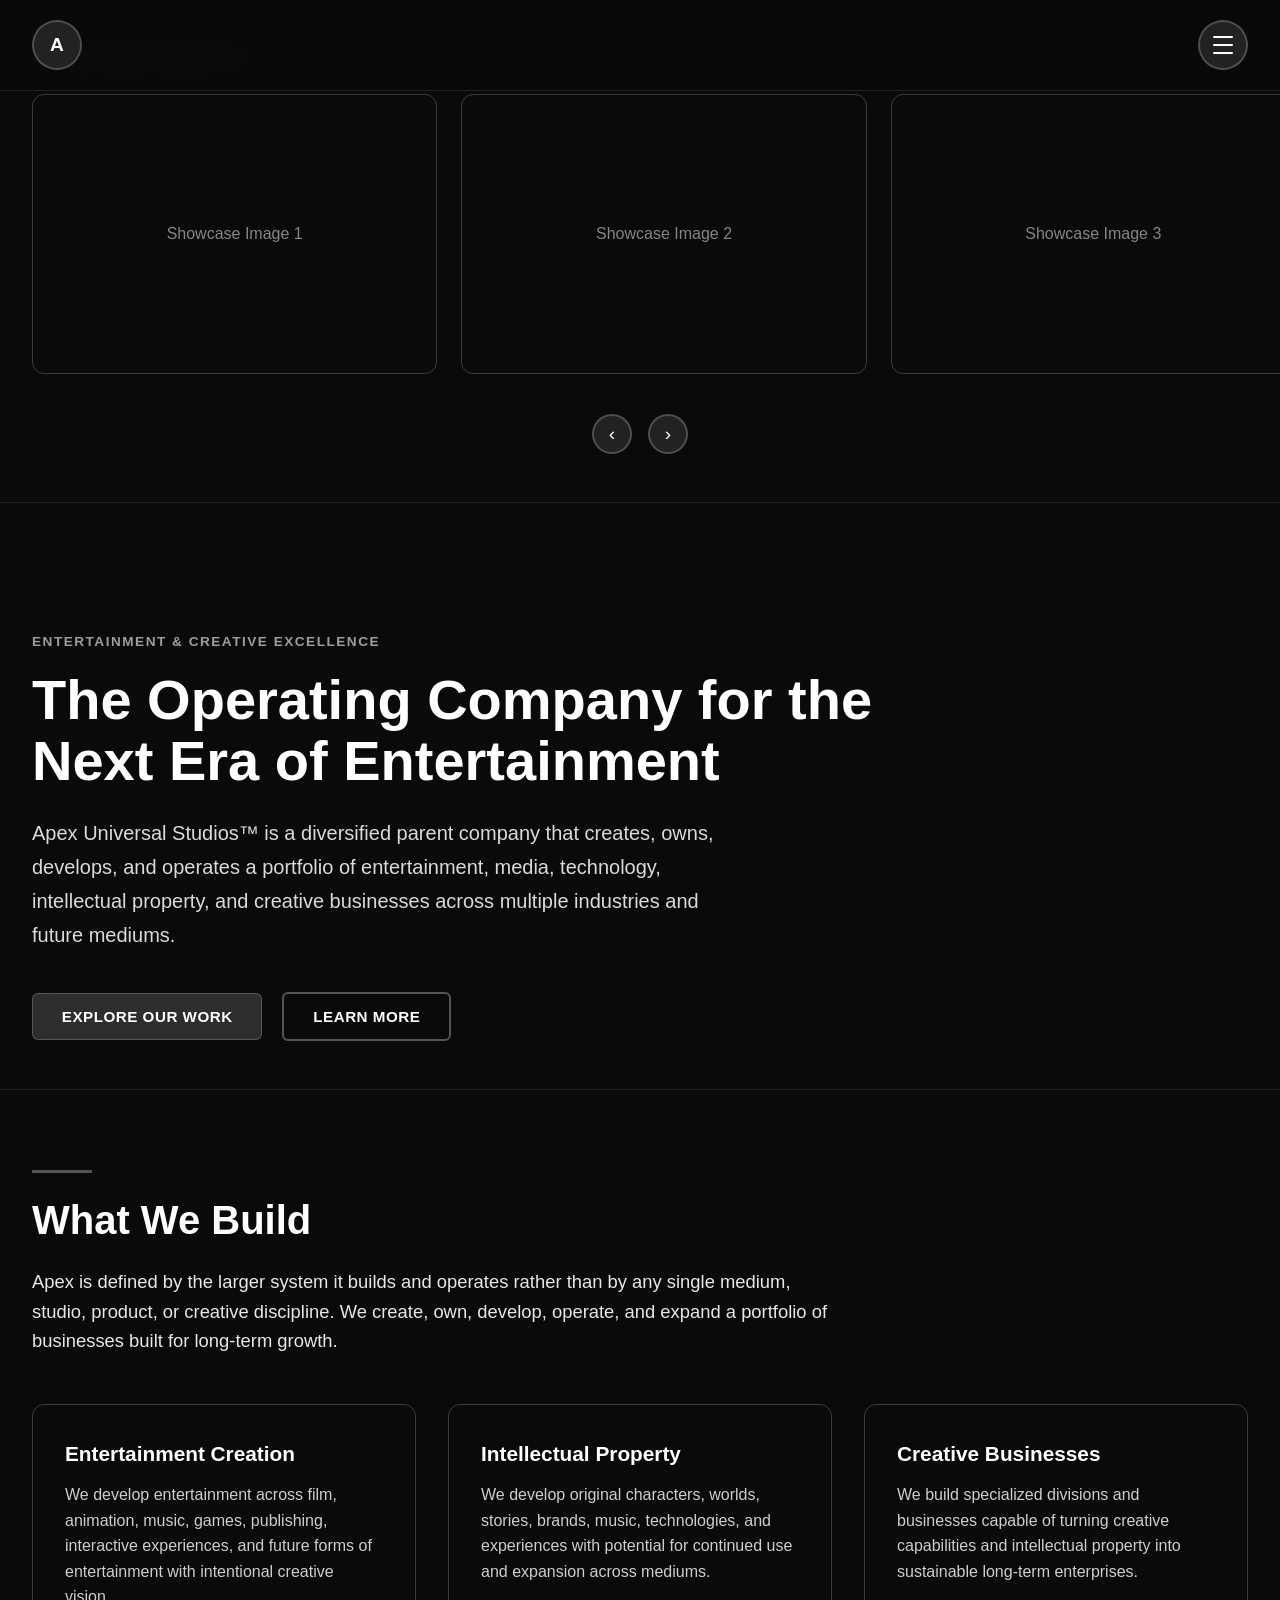
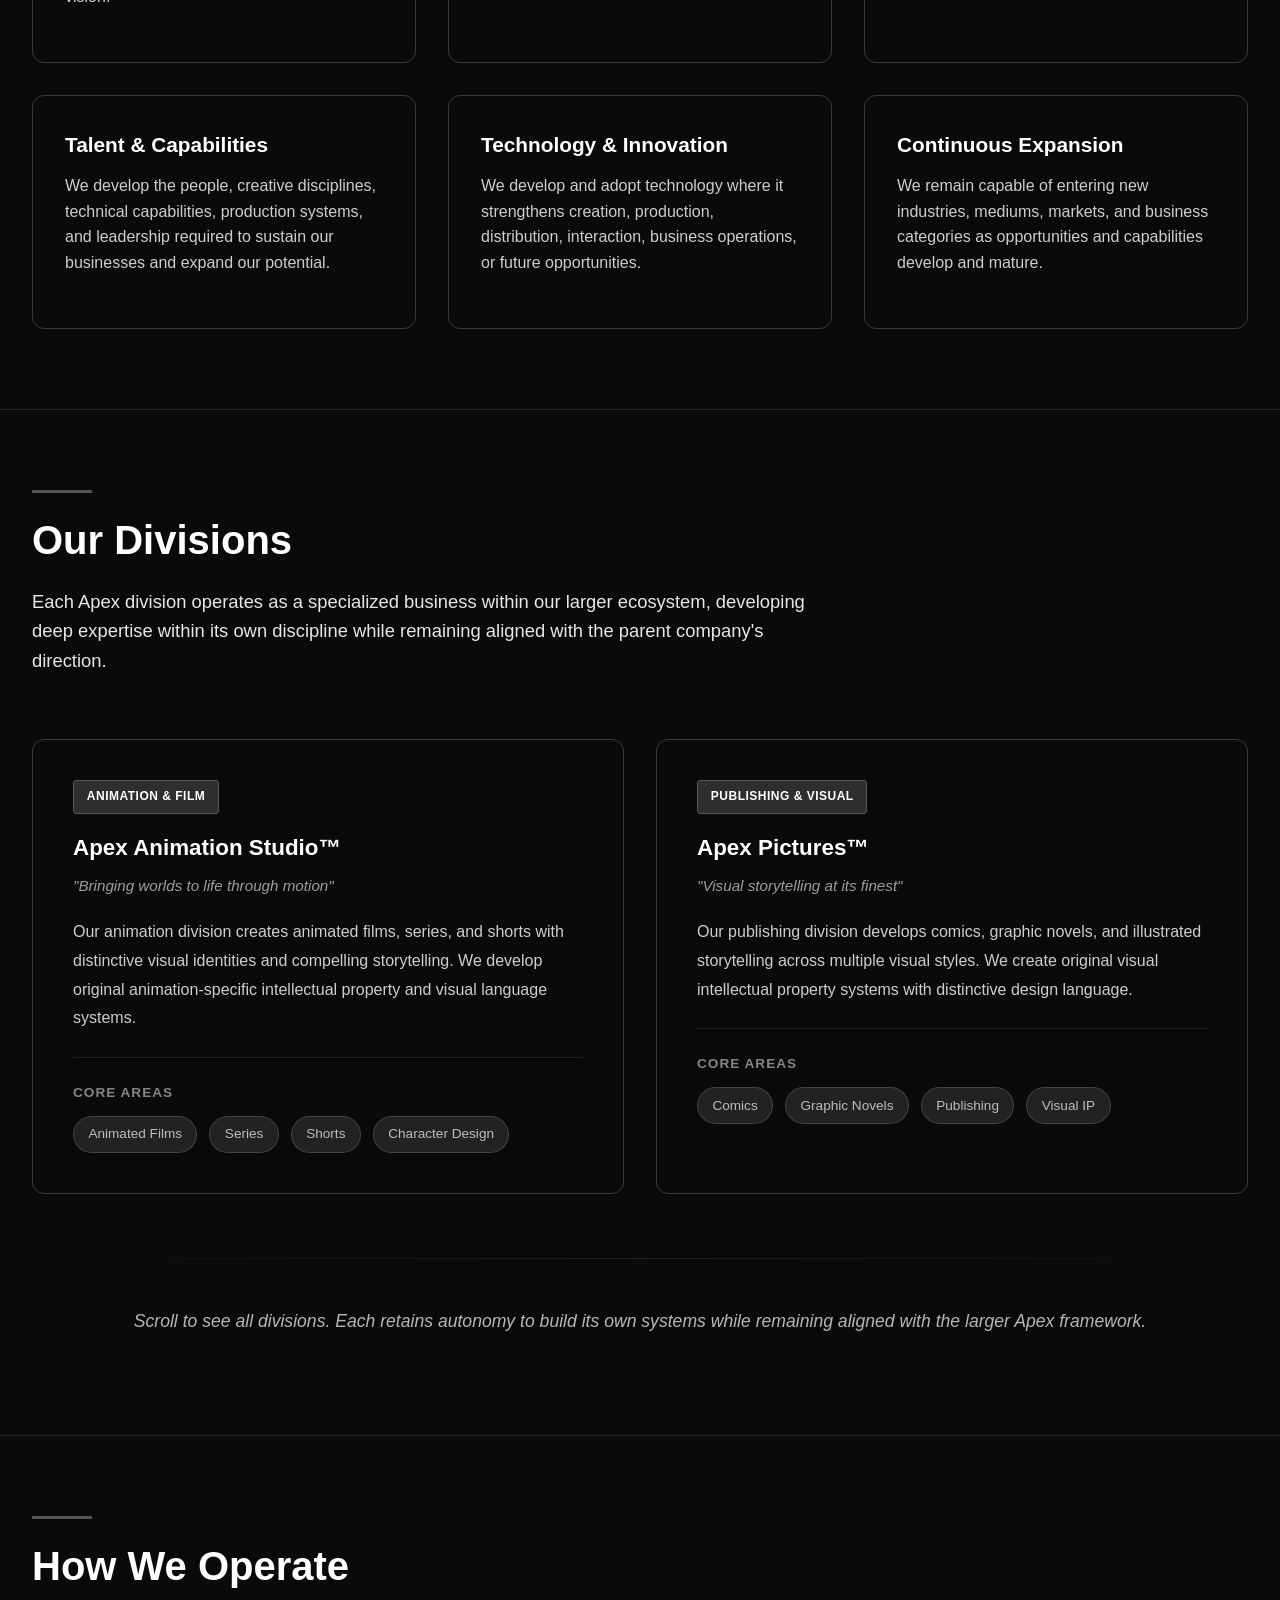
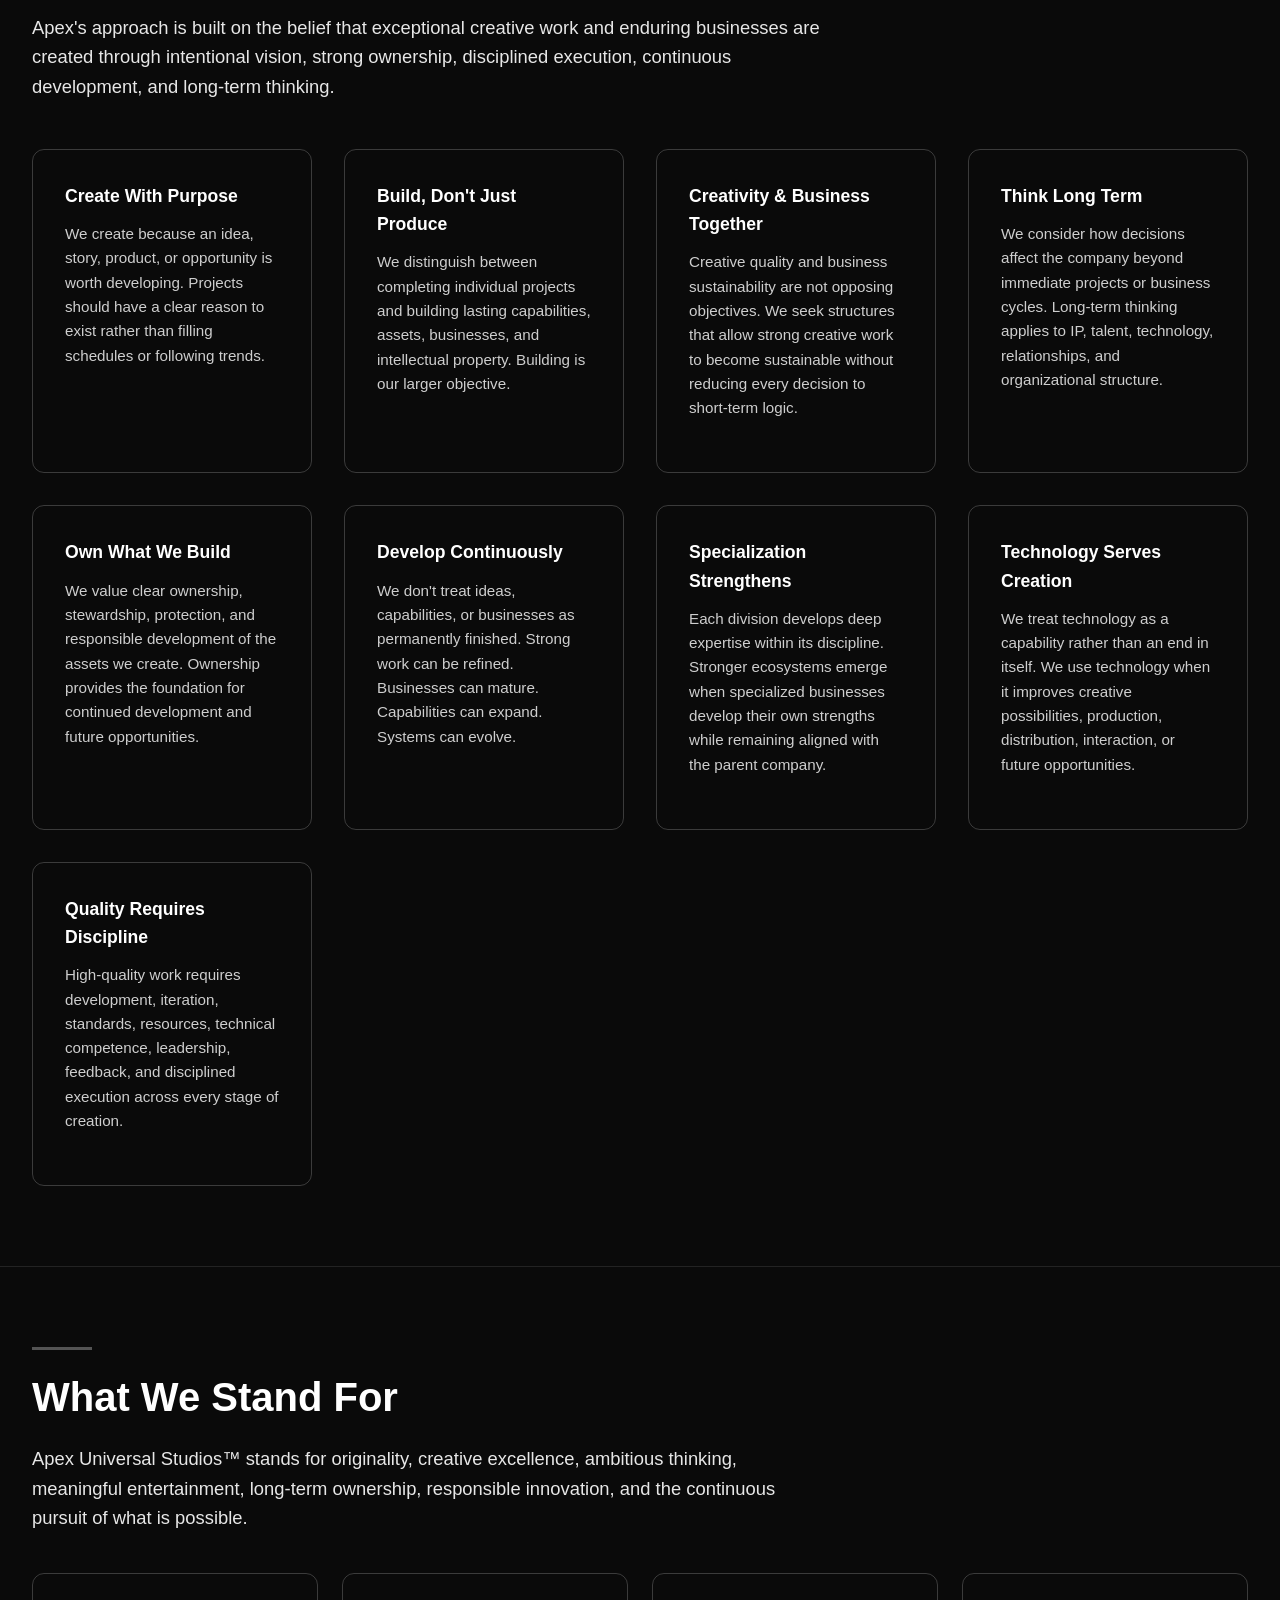
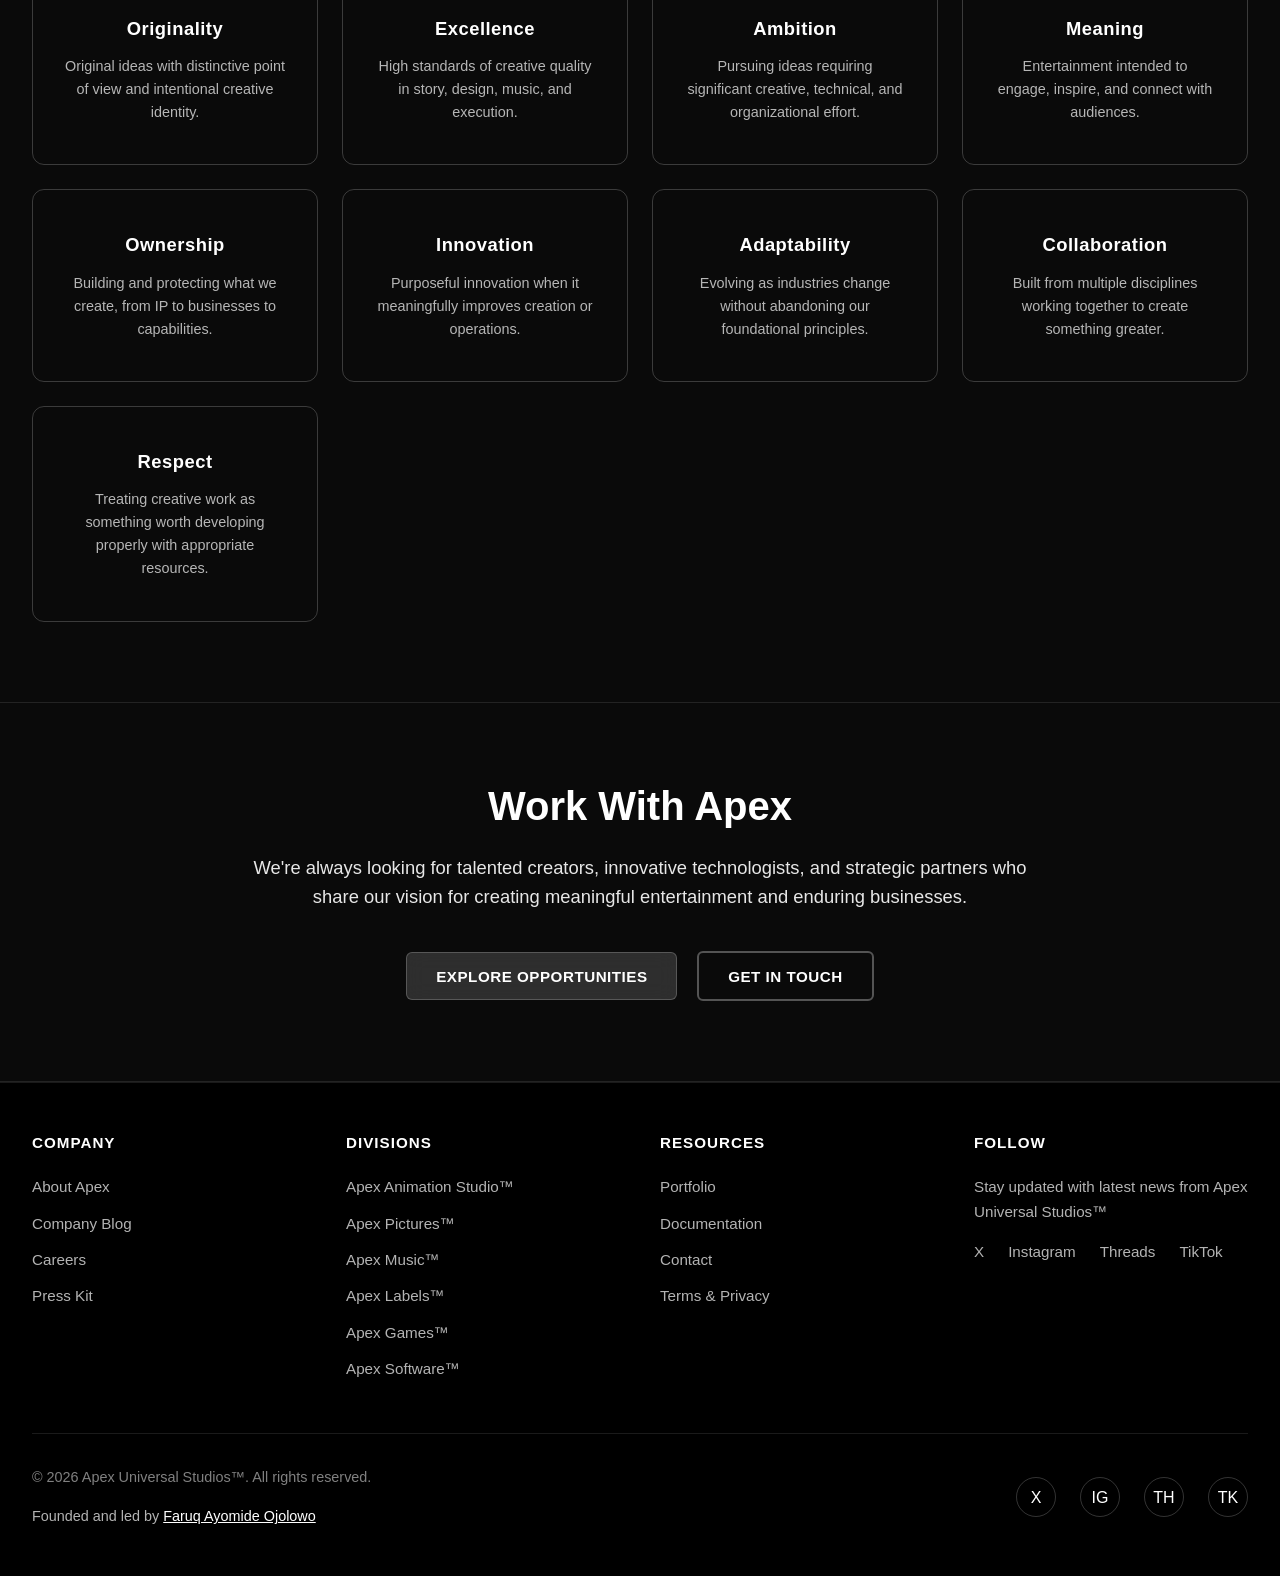
==== commit 78b598ea: "Create index.html" ====
--- a/index.html
+++ b/index.html
@@ -28,6 +28,7 @@
             font-weight: 700;
             line-height: 1.1;
             margin-bottom: 1.5rem;
+            color: #fff;
         }
 
         h2 {
@@ -35,18 +36,24 @@
             font-weight: 700;
             margin-bottom: 1.5rem;
             line-height: 1.15;
+            color: #fff;
         }
 
         h3 {
             font-size: 1.5rem;
             font-weight: 600;
             margin-bottom: 1rem;
+            color: #fff;
+        }
+
+        h4 {
+            color: #fff;
         }
 
         p {
             font-size: 1.1rem;
             margin-bottom: 1.25rem;
-            opacity: 0.95;
+            color: rgba(255, 255, 255, 0.9);
         }
 
         a {
@@ -65,11 +72,11 @@
             display: flex;
             justify-content: space-between;
             align-items: center;
-            padding: 0.9rem 2rem;
+            padding: 1.25rem 2rem;
             background: rgba(10, 10, 10, 0.95);
+            -webkit-backdrop-filter: blur(10px);
             backdrop-filter: blur(10px);
             border-bottom: 1px solid rgba(255, 255, 255, 0.1);
-            height: 70px;
         }
 
         /* LOGO CIRCLE */
@@ -113,6 +120,7 @@
             align-items: center;
             gap: 6px;
             transition: all 0.3s ease;
+            z-index: 1001;
         }
 
         .hamburger:hover {
@@ -128,6 +136,187 @@
             transition: all 0.3s ease;
         }
 
+        /* MENU OVERLAY */
+        .menu-overlay {
+            position: fixed;
+            top: 0;
+            left: 0;
+            right: 0;
+            bottom: 0;
+            background: #0a0a0a;
+            z-index: 999;
+            opacity: 0;
+            visibility: hidden;
+            transition: opacity 0.4s ease, visibility 0.4s ease;
+            overflow-y: auto;
+            padding-top: 5rem;
+            padding-bottom: 2rem;
+        }
+
+        .menu-overlay.active {
+            opacity: 1;
+            visibility: visible;
+        }
+
+        .menu-overlay::-webkit-scrollbar {
+            width: 6px;
+        }
+
+        .menu-overlay::-webkit-scrollbar-track {
+            background: rgba(255, 255, 255, 0.05);
+        }
+
+        .menu-overlay::-webkit-scrollbar-thumb {
+            background: rgba(255, 255, 255, 0.2);
+            border-radius: 3px;
+        }
+
+        /* MENU HEADER */
+        .menu-header {
+            position: fixed;
+            top: 0;
+            left: 0;
+            right: 0;
+            display: flex;
+            justify-content: space-between;
+            align-items: center;
+            padding: 1.25rem 2rem;
+            background: rgba(10, 10, 10, 0.95);
+            -webkit-backdrop-filter: blur(10px);
+            backdrop-filter: blur(10px);
+            border-bottom: 1px solid rgba(255, 255, 255, 0.1);
+            z-index: 1002;
+        }
+
+        .menu-logo {
+            font-size: 1.2rem;
+            font-weight: 700;
+            color: #fff;
+            letter-spacing: 1px;
+        }
+
+        .menu-close {
+            width: 40px;
+            height: 40px;
+            background: transparent;
+            border: none;
+            display: flex;
+            align-items: center;
+            justify-content: center;
+            cursor: pointer;
+            font-size: 1.8rem;
+            color: #fff;
+            transition: all 0.3s ease;
+            padding: 0;
+        }
+
+        .menu-close:hover {
+            color: rgba(255, 255, 255, 0.7);
+        }
+
+        /* MENU CONTENT */
+        .menu-content {
+            max-width: 100%;
+            padding: 0 2rem;
+        }
+
+        .menu-section {
+            border-bottom: 1px solid rgba(255, 255, 255, 0.1);
+            margin-bottom: 0;
+        }
+
+        .menu-section:last-child {
+            border-bottom: none;
+        }
+
+        .menu-toggle {
+            width: 100%;
+            padding: 1.5rem 0;
+            background: transparent;
+            border: none;
+            color: #fff;
+            font-size: 1.1rem;
+            font-weight: 600;
+            text-align: left;
+            cursor: pointer;
+            display: flex;
+            justify-content: space-between;
+            align-items: center;
+            transition: all 0.3s ease;
+        }
+
+        .menu-toggle:hover {
+            color: rgba(255, 255, 255, 0.7);
+        }
+
+        .menu-toggle.active {
+            color: #fff;
+        }
+
+        .menu-toggle-icon {
+            font-size: 1.5rem;
+            transition: transform 0.3s ease;
+            display: flex;
+            align-items: center;
+            justify-content: center;
+            width: 24px;
+            height: 24px;
+        }
+
+        .menu-toggle.active .menu-toggle-icon {
+            transform: rotate(45deg);
+        }
+
+        .menu-items {
+            max-height: 0;
+            overflow: hidden;
+            transition: max-height 0.3s ease;
+            display: flex;
+            flex-direction: column;
+            gap: 0;
+        }
+
+        .menu-items.active {
+            max-height: 1000px;
+        }
+
+        .menu-item {
+            padding: 1rem 0;
+            padding-left: 1rem;
+            color: rgba(255, 255, 255, 0.8);
+            font-size: 0.95rem;
+            text-decoration: none;
+            display: block;
+            transition: all 0.3s ease;
+            border-left: 2px solid transparent;
+        }
+
+        .menu-item:hover {
+            color: #fff;
+            border-left-color: rgba(255, 255, 255, 0.5);
+            padding-left: 1.5rem;
+        }
+
+        /* BOTTOM MENU ITEMS */
+        .menu-bottom {
+            padding-top: 2rem;
+            border-top: 1px solid rgba(255, 255, 255, 0.1);
+        }
+
+        .menu-item-bottom {
+            padding: 1rem 0;
+            color: rgba(255, 255, 255, 0.8);
+            font-size: 0.95rem;
+            text-decoration: none;
+            display: block;
+            transition: all 0.3s ease;
+        }
+
+        .menu-item-bottom:hover {
+            color: #fff;
+            padding-left: 0.5rem;
+        }
+
         /* CONTAINER */
         .container {
             max-width: 1400px;
@@ -139,9 +328,8 @@
         .hero {
             padding-top: 8rem;
             padding-bottom: 3rem;
-            background: #fff;
-            border-bottom: 1px solid rgba(0, 0, 0, 0.05);
-            color: #1a1a1a;
+            background: #0a0a0a;
+            border-bottom: 1px solid rgba(255, 255, 255, 0.1);
         }
 
         .hero-content {
@@ -153,21 +341,15 @@
             font-weight: 700;
             letter-spacing: 1.5px;
             text-transform: uppercase;
-            color: #666;
+            color: rgba(255, 255, 255, 0.6);
             margin-bottom: 1rem;
-        }
-
-        .hero h1 {
-            font-size: 4rem;
-            margin-bottom: 1.5rem;
-            color: #1a1a1a;
         }
 
         .hero-description {
             font-size: 1.25rem;
             max-width: 700px;
             margin-bottom: 2.5rem;
-            color: #555;
+            color: rgba(255, 255, 255, 0.85);
             line-height: 1.7;
         }
 
@@ -191,57 +373,41 @@
         }
 
         .btn-primary {
-            background: #1a1a1a;
-            color: #fff;
-        }
-
-        .btn-primary:hover {
-            background: #2a2a2a;
-            transform: translateY(-2px);
-            box-shadow: 0 8px 24px rgba(0, 0, 0, 0.15);
-        }
-
-        .btn-secondary {
-            background: transparent;
-            color: #1a1a1a;
-            border: 2px solid #1a1a1a;
-        }
-
-        .btn-secondary:hover {
-            background: #1a1a1a;
-            color: #fff;
-            transform: translateY(-2px);
-        }
-
-        section:nth-child(6) .btn-primary {
             background: rgba(255, 255, 255, 0.15);
             -webkit-backdrop-filter: blur(10px);
             backdrop-filter: blur(10px);
+            color: #fff;
             border: 1px solid rgba(255, 255, 255, 0.2);
-            color: #fff;
-        }
-
-        section:nth-child(6) .btn-primary:hover {
+        }
+
+        .btn-primary:hover {
             background: rgba(255, 255, 255, 0.25);
             border-color: rgba(255, 255, 255, 0.3);
-        }
-
-        section:nth-child(6) .btn-secondary {
+            transform: translateY(-2px);
+        }
+
+        .btn-secondary {
             background: transparent;
             color: #fff;
             border: 2px solid rgba(255, 255, 255, 0.3);
         }
 
-        section:nth-child(6) .btn-secondary:hover {
+        .btn-secondary:hover {
             background: rgba(255, 255, 255, 0.1);
             border-color: rgba(255, 255, 255, 0.5);
+            transform: translateY(-2px);
         }
 
         /* CAROUSEL / SLIDER */
         .carousel-section {
-            padding: 3rem 0;
+            padding: 3rem 2rem;
             background: #0a0a0a;
             border-bottom: 1px solid rgba(255, 255, 255, 0.1);
+        }
+
+        .carousel-section-title {
+            max-width: 1400px;
+            margin: 0 auto 2rem;
         }
 
         .carousel-label {
@@ -249,13 +415,15 @@
             font-weight: 700;
             letter-spacing: 1.5px;
             text-transform: uppercase;
-            color: rgba(255, 255, 255, 0.6);
+            color: rgba(255, 255, 255, 0.7);
             margin-bottom: 1.5rem;
         }
 
         .carousel-container {
             position: relative;
             overflow: hidden;
+            width: 100vw;
+            margin-left: calc(-50vw + 50%);
         }
 
         .carousel-track {
@@ -263,7 +431,7 @@
             gap: 1.5rem;
             overflow-x: auto;
             scroll-behavior: smooth;
-            padding-bottom: 1rem;
+            padding: 0 2rem 1rem 2rem;
             scroll-padding-left: 2rem;
         }
 
@@ -272,34 +440,57 @@
         }
 
         .carousel-track::-webkit-scrollbar-track {
-            background: rgba(0, 0, 0, 0.05);
+            background: rgba(255, 255, 255, 0.05);
             border-radius: 3px;
         }
 
         .carousel-track::-webkit-scrollbar-thumb {
-            background: rgba(0, 0, 0, 0.2);
+            background: rgba(255, 255, 255, 0.2);
             border-radius: 3px;
         }
 
         .carousel-track::-webkit-scrollbar-thumb:hover {
-            background: rgba(0, 0, 0, 0.3);
+            background: rgba(255, 255, 255, 0.3);
         }
 
         .carousel-item {
             flex: 0 0 calc((100vw - 4rem) / 3);
             height: 280px;
-            background: rgba(255, 255, 255, 0.08);
-            -webkit-backdrop-filter: blur(10px);
-            backdrop-filter: blur(10px);
+            background: transparent;
             border-radius: 12px;
-            border: 2px solid rgba(255, 255, 255, 0.15);
+            border: 1px solid rgba(255, 255, 255, 0.2);
             display: flex;
             align-items: center;
             justify-content: center;
             color: rgba(255, 255, 255, 0.5);
             font-size: 1rem;
-            transition: all 0.3s ease;
+            transition: all 0.4s ease;
             cursor: pointer;
+            position: relative;
+            overflow: hidden;
+        }
+
+        .carousel-item::before {
+            content: '';
+            position: absolute;
+            top: 0;
+            left: 0;
+            right: 0;
+            bottom: 0;
+            background: rgba(255, 255, 255, 0.02);
+            pointer-events: none;
+            opacity: 0;
+            transition: opacity 0.4s ease;
+        }
+
+        .carousel-item:hover {
+            border-color: rgba(255, 255, 255, 0.4);
+            transform: translateY(-4px);
+            box-shadow: 0 8px 32px rgba(255, 255, 255, 0.05);
+        }
+
+        .carousel-item:hover::before {
+            opacity: 1;
         }
 
         .carousel-item:hover {
@@ -350,48 +541,6 @@
             padding: 5rem 0;
             border-bottom: 1px solid rgba(255, 255, 255, 0.1);
             background: #0a0a0a;
-            color: #fff;
-        }
-
-        section:nth-child(3) {
-            background: #fff;
-            color: #1a1a1a;
-            border-bottom: 1px solid rgba(0, 0, 0, 0.05);
-        }
-
-        section:nth-child(4) {
-            background: #0a0a0a;
-            color: #fff;
-        }
-
-        section:nth-child(5) {
-            background: #fff;
-            color: #1a1a1a;
-            border-bottom: 1px solid rgba(0, 0, 0, 0.05);
-        }
-
-        section:nth-child(6) {
-            background: #0a0a0a;
-            color: #fff;
-        }
-
-        section:nth-child(7) {
-            background: #fff;
-            color: #1a1a1a;
-            border-bottom: 1px solid rgba(0, 0, 0, 0.05);
-        }
-
-        .section-dark {
-            background: #1a1a1a;
-            color: #fff;
-        }
-
-        .section-dark h2 {
-            color: #fff;
-        }
-
-        .section-dark p {
-            color: rgba(255, 255, 255, 0.85);
         }
 
         /* FRAMEWORK SECTION */
@@ -403,37 +552,48 @@
         }
 
         .framework-card {
-            background: rgba(255, 255, 255, 0.08);
-            -webkit-backdrop-filter: blur(10px);
-            backdrop-filter: blur(10px);
+            background: transparent;
+            border-radius: 12px;
             padding: 2rem;
-            border-radius: 8px;
-            border: 1px solid rgba(255, 255, 255, 0.15);
-            transition: all 0.3s ease;
-            color: #fff;
-        }
-
-        section:nth-child(3) .framework-card {
-            background: #f5f5f5;
-            border: 1px solid rgba(0, 0, 0, 0.1);
-            color: #1a1a1a;
-            backdrop-filter: none;
-            -webkit-backdrop-filter: none;
+            border: 1px solid rgba(255, 255, 255, 0.2);
+            transition: all 0.4s ease;
+            color: #fff;
+            position: relative;
+            overflow: hidden;
+        }
+
+        .framework-card::before {
+            content: '';
+            position: absolute;
+            top: 0;
+            left: 0;
+            right: 0;
+            bottom: 0;
+            background: rgba(255, 255, 255, 0.02);
+            pointer-events: none;
+            opacity: 0;
+            transition: opacity 0.4s ease;
         }
 
         .framework-card:hover {
             transform: translateY(-4px);
-            box-shadow: 0 12px 32px rgba(0, 0, 0, 0.1);
+            border-color: rgba(255, 255, 255, 0.4);
+            box-shadow: 0 8px 32px rgba(255, 255, 255, 0.05);
+        }
+
+        .framework-card:hover::before {
+            opacity: 1;
         }
 
         .framework-card h3 {
             font-size: 1.3rem;
             margin-bottom: 0.75rem;
+            color: #fff;
         }
 
         .framework-card p {
             font-size: 1rem;
-            opacity: 0.85;
+            color: rgba(255, 255, 255, 0.8);
         }
 
         /* DIVISIONS CAROUSEL */
@@ -451,26 +611,24 @@
         }
 
         .divisions-carousel::-webkit-scrollbar-track {
-            background: rgba(0, 0, 0, 0.05);
+            background: rgba(255, 255, 255, 0.05);
             border-radius: 3px;
         }
 
         .divisions-carousel::-webkit-scrollbar-thumb {
-            background: rgba(0, 0, 0, 0.2);
+            background: rgba(255, 255, 255, 0.2);
             border-radius: 3px;
         }
 
         .divisions-carousel::-webkit-scrollbar-thumb:hover {
-            background: rgba(0, 0, 0, 0.3);
+            background: rgba(255, 255, 255, 0.3);
         }
 
         .division-card {
             flex: 0 0 calc(50% - 1rem);
-            background: rgba(255, 255, 255, 0.08);
-            -webkit-backdrop-filter: blur(10px);
-            backdrop-filter: blur(10px);
-            border: 2px solid rgba(255, 255, 255, 0.15);
-            border-radius: 8px;
+            background: transparent;
+            border: 1px solid rgba(255, 255, 255, 0.2);
+            border-radius: 12px;
             padding: 2.5rem;
             transition: all 0.4s ease;
             position: relative;
@@ -478,12 +636,6 @@
             color: #fff;
         }
 
-        section:nth-child(4) .division-card {
-            background: rgba(255, 255, 255, 0.08);
-            border: 2px solid rgba(255, 255, 255, 0.15);
-            color: #fff;
-        }
-
         @media (max-width: 1024px) {
             .division-card {
                 flex: 0 0 calc(70% - 1rem);
@@ -496,19 +648,27 @@
             }
         }
 
-        .division-card:before {
+        .division-card::before {
             content: '';
             position: absolute;
             top: 0;
             left: 0;
             right: 0;
-            height: 4px;
-            background: linear-gradient(90deg, #1a1a1a, #4a4a4a);
+            bottom: 0;
+            background: rgba(255, 255, 255, 0.02);
+            pointer-events: none;
+            opacity: 0;
+            transition: opacity 0.4s ease;
         }
 
         .division-card:hover {
             transform: translateY(-8px);
-            box-shadow: 0 16px 48px rgba(0, 0, 0, 0.15);
+            border-color: rgba(255, 255, 255, 0.4);
+            box-shadow: 0 12px 48px rgba(255, 255, 255, 0.08);
+        }
+
+        .division-card:hover::before {
+            opacity: 1;
         }
 
         .division-badge {
@@ -530,6 +690,7 @@
         .division-card h3 {
             font-size: 1.4rem;
             margin-bottom: 0.5rem;
+            color: #fff;
         }
 
         .division-tagline {
@@ -549,7 +710,7 @@
         .division-areas {
             margin-top: 1.5rem;
             padding-top: 1.5rem;
-            border-top: 1px solid rgba(0, 0, 0, 0.1);
+            border-top: 1px solid rgba(255, 255, 255, 0.1);
         }
 
         .division-areas h4 {
@@ -586,90 +747,115 @@
 
         .philosophy-card {
             padding: 2rem;
-            border-radius: 8px;
-            background: rgba(255, 255, 255, 0.08);
-            -webkit-backdrop-filter: blur(10px);
-            backdrop-filter: blur(10px);
-            border-left: 4px solid rgba(255, 255, 255, 0.3);
-            transition: all 0.3s ease;
-            color: #fff;
-        }
-
-        section:nth-child(5) .philosophy-card {
-            background: #f5f5f5;
-            border-left-color: #1a1a1a;
-            color: #1a1a1a;
-            backdrop-filter: none;
-            -webkit-backdrop-filter: none;
+            border-radius: 12px;
+            background: transparent;
+            border: 1px solid rgba(255, 255, 255, 0.2);
+            transition: all 0.4s ease;
+            color: #fff;
+            position: relative;
+            overflow: hidden;
+        }
+
+        .philosophy-card::before {
+            content: '';
+            position: absolute;
+            top: 0;
+            left: 0;
+            right: 0;
+            bottom: 0;
+            background: rgba(255, 255, 255, 0.02);
+            pointer-events: none;
+            opacity: 0;
+            transition: opacity 0.4s ease;
         }
 
         .philosophy-card:hover {
             transform: translateX(8px);
+            border-color: rgba(255, 255, 255, 0.4);
+            box-shadow: 0 8px 32px rgba(255, 255, 255, 0.05);
+        }
+
+        .philosophy-card:hover::before {
+            opacity: 1;
         }
 
         .philosophy-card h4 {
             font-size: 1.1rem;
             margin-bottom: 0.75rem;
             font-weight: 600;
+            color: #fff;
         }
 
         .philosophy-card p {
             font-size: 0.95rem;
-            opacity: 0.85;
+            color: rgba(255, 255, 255, 0.8);
         }
 
         /* VALUES SECTION */
         .values-list {
             display: grid;
-            grid-template-columns: repeat(auto-fit, minmax(220px, 1fr));
+            grid-template-columns: repeat(auto-fit, minmax(240px, 1fr));
             gap: 1.5rem;
             margin-top: 2.5rem;
         }
 
         .value-item {
             text-align: center;
-            padding: 2rem;
-            border-radius: 8px;
-            background: rgba(255, 255, 255, 0.08);
-            -webkit-backdrop-filter: blur(10px);
-            backdrop-filter: blur(10px);
-            border: 1px solid rgba(255, 255, 255, 0.15);
-            transition: all 0.3s ease;
-            color: #fff;
-        }
-
-        section:nth-child(5) .value-item {
-            background: #f5f5f5;
-            border: 1px solid rgba(0, 0, 0, 0.1);
-            color: #1a1a1a;
-            backdrop-filter: none;
-            -webkit-backdrop-filter: none;
+            padding: 2.5rem 2rem;
+            border-radius: 12px;
+            background: transparent;
+            border: 1px solid rgba(255, 255, 255, 0.2);
+            transition: all 0.4s ease;
+            color: #fff;
+            position: relative;
+            overflow: hidden;
+        }
+
+        .value-item::before {
+            content: '';
+            position: absolute;
+            top: 0;
+            left: 0;
+            right: 0;
+            bottom: 0;
+            background: rgba(255, 255, 255, 0.02);
+            pointer-events: none;
+            opacity: 0;
+            transition: opacity 0.4s ease;
         }
 
         .value-item:hover {
-            transform: scale(1.05);
+            transform: translateY(-4px);
+            border-color: rgba(255, 255, 255, 0.4);
+            box-shadow: 0 8px 32px rgba(255, 255, 255, 0.05);
+        }
+
+        .value-item:hover::before {
+            opacity: 1;
         }
 
         .value-icon {
-            font-size: 2.5rem;
-            margin-bottom: 1rem;
+            display: none;
         }
 
         .value-item h4 {
-            font-size: 1rem;
-            margin-bottom: 0.5rem;
+            font-size: 1.15rem;
+            margin-bottom: 0.75rem;
             font-weight: 700;
+            color: #fff;
+            letter-spacing: 0.5px;
         }
 
         .value-item p {
             font-size: 0.9rem;
             margin-bottom: 0;
-            opacity: 0.8;
+            color: rgba(255, 255, 255, 0.7);
+            line-height: 1.6;
         }
 
         /* FOOTER */
         footer {
-            background: #0d0d0d;
+            background: #000;
             color: #fff;
             padding: 3rem 0;
             border-top: 1px solid rgba(255, 255, 255, 0.1);
@@ -753,20 +939,10 @@
             margin-bottom: 1.5rem;
         }
 
-        section:nth-child(3) .accent-line,
-        section:nth-child(5) .accent-line,
-        section:nth-child(7) .accent-line {
-            background: #1a1a1a;
-        }
-
         .section-divider {
             height: 1px;
             background: linear-gradient(90deg, transparent, rgba(255,255,255,0.1), transparent);
             margin: 3rem 0;
-        }
-
-        section:nth-child(4) .section-divider {
-            background: linear-gradient(90deg, transparent, rgba(255,255,255,0.1), transparent);
         }
 
         /* RESPONSIVE */
@@ -855,7 +1031,6 @@
     <!-- NAVIGATION -->
     <nav>
         <div class="logo-circle">
-            <!-- Profile image goes here or placeholder -->
             A
         </div>
         <button class="hamburger">
@@ -864,6 +1039,85 @@
             <span></span>
         </button>
     </nav>
+
+    <!-- MENU OVERLAY -->
+    <div class="menu-overlay" id="menuOverlay">
+        <div class="menu-header">
+            <div class="menu-logo">APEX</div>
+            <button class="menu-close" id="menuClose">✕</button>
+        </div>
+
+        <div class="menu-content">
+            <!-- SECTION 1: Company -->
+            <div class="menu-section">
+                <button class="menu-toggle" onclick="toggleMenuSection(this)">
+                    <span>Company</span>
+                    <span class="menu-toggle-icon">+</span>
+                </button>
+                <div class="menu-items">
+                    <a href="#about" class="menu-item">About Apex</a>
+                    <a href="#mandate" class="menu-item">Our Mandate</a>
+                    <a href="#vision" class="menu-item">Vision & Mission</a>
+                    <a href="#philosophy" class="menu-item">Company Philosophy</a>
+                </div>
+            </div>
+
+            <!-- SECTION 2: Divisions -->
+            <div class="menu-section">
+                <button class="menu-toggle" onclick="toggleMenuSection(this)">
+                    <span>Divisions</span>
+                    <span class="menu-toggle-icon">+</span>
+                </button>
+                <div class="menu-items">
+                    <a href="#" class="menu-item">Apex Animation Studio™</a>
+                    <a href="#" class="menu-item">Apex Pictures™</a>
+                    <a href="#" class="menu-item">Apex Music™</a>
+                    <a href="#" class="menu-item">Apex Labels™</a>
+                    <a href="#" class="menu-item">Apex Games™</a>
+                    <a href="#" class="menu-item">Apex Software™</a>
+                </div>
+            </div>
+
+            <!-- SECTION 3: Resources -->
+            <div class="menu-section">
+                <button class="menu-toggle" onclick="toggleMenuSection(this)">
+                    <span>Resources</span>
+                    <span class="menu-toggle-icon">+</span>
+                </button>
+                <div class="menu-items">
+                    <a href="#portfolio" class="menu-item">Portfolio</a>
+                    <a href="#documentation" class="menu-item">Documentation</a>
+                    <a href="#blog" class="menu-item">Company Blog</a>
+                    <a href="#press" class="menu-item">Press Kit</a>
+                </div>
+            </div>
+
+            <!-- SECTION 4: Support -->
+            <div class="menu-section">
+                <button class="menu-toggle" onclick="toggleMenuSection(this)">
+                    <span>Support</span>
+                    <span class="menu-toggle-icon">+</span>
+                </button>
+                <div class="menu-items">
+                    <a href="#contact" class="menu-item">Contact Us</a>
+                    <a href="#careers" class="menu-item">Careers</a>
+                    <a href="#newsletter" class="menu-item">Newsletter</a>
+                    <a href="#" class="menu-item">Terms & Privacy</a>
+                </div>
+            </div>
+
+            <!-- BOTTOM SECTION: Follow -->
+            <div class="menu-bottom">
+                <p style="font-size: 0.85rem; color: rgba(255, 255, 255, 0.6); margin-bottom: 1rem;">Follow Us</p>
+                <div style="display: flex; gap: 1.5rem;">
+                    <a href="https://x.com/ApexUniversalSt" class="menu-item-bottom">X</a>
+                    <a href="https://instagram.com/apexuniversalstudios" class="menu-item-bottom">Instagram</a>
+                    <a href="https://threads.net/@apexuniversalstudios" class="menu-item-bottom">Threads</a>
+                    <a href="https://tiktok.com/@apexuniversalstudios" class="menu-item-bottom">TikTok</a>
+                </div>
+            </div>
+        </div>
+    </div>
 
     <!-- NETFLIX-STYLE CAROUSEL -->
     <section class="carousel-section">
@@ -1063,14 +1317,14 @@
             </div>
 
             <div class="section-divider"></div>
-            <p style="text-align: center; color: #666; margin-top: 2rem;">
+            <p style="text-align: center; color: rgba(255, 255, 255, 0.7); margin-top: 2rem;">
                 <em>Scroll to see all divisions. Each retains autonomy to build its own systems while remaining aligned with the larger Apex framework.</em>
             </p>
         </div>
     </section>
 
-    <!-- PHILOSOPHY SECTION (DARK) -->
-    <section class="section-dark" id="philosophy">
+    <!-- PHILOSOPHY SECTION -->
+    <section id="philosophy">
         <div class="container">
             <div class="accent-line"></div>
             <h2>How We Operate</h2>
@@ -1178,8 +1432,8 @@
         </div>
     </section>
 
-    <!-- CTA SECTION (DARK) -->
-    <section class="section-dark" id="contact">
+    <!-- CTA SECTION -->
+    <section id="contact">
         <div class="container">
             <div style="text-align: center; max-width: 800px; margin: 0 auto;">
                 <h2>Work With Apex</h2>
@@ -1210,7 +1464,9 @@
                     <a href="#">Apex Animation Studio™</a>
                     <a href="#">Apex Pictures™</a>
                     <a href="#">Apex Music™</a>
+                    <a href="#">Apex Labels™</a>
                     <a href="#">Apex Games™</a>
+                    <a href="#">Apex Software™</a>
                 </div>
                 <div class="footer-section">
                     <h3>Resources</h3>
@@ -1222,24 +1478,85 @@
                 <div class="footer-section">
                     <h3>Follow</h3>
                     <p>Stay updated with latest news from Apex Universal Studios™</p>
-                    <a href="#">Newsletter</a>
+                    <div style="display: flex; gap: 1.5rem; margin-top: 1rem;">
+                        <a href="https://x.com/ApexUniversalSt" title="X (Twitter)">X</a>
+                        <a href="https://instagram.com/apexuniversalstudios" title="Instagram">Instagram</a>
+                        <a href="https://threads.net/@apexuniversalstudios" title="Threads">Threads</a>
+                        <a href="https://tiktok.com/@apexuniversalstudios" title="TikTok">TikTok</a>
+                    </div>
                 </div>
             </div>
             
             <div class="footer-bottom">
-                <p>&copy; 2026 Apex Universal Studios™. All rights reserved.</p>
+                <div style="display: flex; flex-direction: column; gap: 1rem;">
+                    <p>&copy; 2026 Apex Universal Studios™. All rights reserved.</p>
+                    <p style="font-size: 0.9rem; color: rgba(255, 255, 255, 0.7);">
+                        Founded and led by <a href="https://faruqayomideojolowo.github.io" style="color: #fff; text-decoration: underline; transition: all 0.3s ease;" onmouseover="this.style.opacity='0.7'" onmouseout="this.style.opacity='1'">Faruq Ayomide Ojolowo</a>
+                    </p>
+                </div>
                 <div class="footer-socials">
-                    <a href="#" title="Twitter">X</a>
-                    <a href="#" title="Instagram">IG</a>
-                    <a href="#" title="LinkedIn">LI</a>
-                    <a href="#" title="YouTube">YT</a>
+                    <a href="https://x.com/ApexUniversalSt" title="X (Twitter)">X</a>
+                    <a href="https://instagram.com/apexuniversalstudios" title="Instagram">IG</a>
+                    <a href="https://threads.net/@apexuniversalstudios" title="Threads">TH</a>
+                    <a href="https://tiktok.com/@apexuniversalstudios" title="TikTok">TK</a>
                 </div>
             </div>
         </div>
     </footer>
 
-    <!-- CAROUSEL SCROLL FUNCTION -->
+    <!-- CAROUSEL SCROLL FUNCTION & MENU -->
     <script>
+        // ===== ACCORDION MENU TOGGLE =====
+        function toggleMenuSection(button) {
+            const menuItems = button.nextElementSibling;
+            const isActive = menuItems.classList.contains('active');
+            
+            // Close all other sections
+            document.querySelectorAll('.menu-items.active').forEach(items => {
+                items.classList.remove('active');
+                items.previousElementSibling.classList.remove('active');
+            });
+
+            // Toggle current section
+            if (!isActive) {
+                menuItems.classList.add('active');
+                button.classList.add('active');
+            }
+        }
+
+        // ===== HAMBURGER MENU =====
+        const hamburger = document.querySelector('.hamburger');
+        const menuOverlay = document.getElementById('menuOverlay');
+        const menuClose = document.getElementById('menuClose');
+        const menuLinks = document.querySelectorAll('.menu-overlay a');
+
+        hamburger.addEventListener('click', function() {
+            menuOverlay.classList.add('active');
+            document.body.style.overflow = 'hidden';
+        });
+
+        menuClose.addEventListener('click', function() {
+            menuOverlay.classList.remove('active');
+            document.body.style.overflow = 'auto';
+        });
+
+        // Close menu when a link is clicked
+        menuLinks.forEach(link => {
+            link.addEventListener('click', function() {
+                menuOverlay.classList.remove('active');
+                document.body.style.overflow = 'auto';
+            });
+        });
+
+        // Close menu when overlay is clicked (outside the menu)
+        menuOverlay.addEventListener('click', function(e) {
+            if (e.target === menuOverlay) {
+                menuOverlay.classList.remove('active');
+                document.body.style.overflow = 'auto';
+            }
+        });
+
+        // ===== CAROUSEL SCROLL =====
         function scrollCarousel(direction) {
             const carousel = document.querySelector('.carousel-track');
             const scrollAmount = carousel.offsetWidth * 0.5;
@@ -1249,10 +1566,70 @@
             });
         }
 
-        // Hamburger menu interaction (placeholder)
-        document.querySelector('.hamburger').addEventListener('click', function() {
-            alert('Menu will be implemented here');
+        // ===== AUTO-SCROLL CAROUSELS (3 seconds) =====
+        function setupAutoScroll(carouselSelector) {
+            const carousel = document.querySelector(carouselSelector);
+            if (!carousel) return;
+
+            let autoScrollInterval;
+            const itemWidth = carousel.querySelector('.carousel-item').offsetWidth + 24; // item width + gap
+            const visibleItems = Math.floor(carousel.parentElement.offsetWidth / itemWidth);
+            const totalItems = carousel.querySelectorAll('.carousel-item').length;
+
+            function autoScroll() {
+                const currentScroll = carousel.scrollLeft;
+                const maxScroll = carousel.scrollWidth - carousel.clientWidth;
+                
+                if (currentScroll >= maxScroll) {
+                    // Reset to start
+                    carousel.scrollTo({
+                        left: 0,
+                        behavior: 'smooth'
+                    });
+                } else {
+                    carousel.scrollBy({
+                        left: itemWidth,
+                        behavior: 'smooth'
+                    });
+                }
+            }
+
+            // Start auto-scroll
+            autoScrollInterval = setInterval(autoScroll, 3000);
+
+            // Pause on hover
+            carousel.addEventListener('mouseenter', () => {
+                clearInterval(autoScrollInterval);
+            });
+
+            // Resume on mouse leave
+            carousel.addEventListener('mouseleave', () => {
+                autoScrollInterval = setInterval(autoScroll, 3000);
+            });
+
+            // Pause on touch
+            carousel.addEventListener('touchstart', () => {
+                clearInterval(autoScrollInterval);
+            });
+
+            carousel.addEventListener('touchend', () => {
+                autoScrollInterval = setInterval(autoScroll, 3000);
+            });
+        }
+
+        // Initialize auto-scroll for all carousels when page loads
+        document.addEventListener('DOMContentLoaded', function() {
+            setupAutoScroll('.carousel-track');
         });
+
+        // Also run if already loaded
+        if (document.readyState === 'loading') {
+            document.addEventListener('DOMContentLoaded', function() {
+                setupAutoScroll('.carousel-track');
+            });
+        } else {
+            setupAutoScroll('.carousel-track');
+        }
     </script>
 
     <!-- STRUCTURED DATA -->
